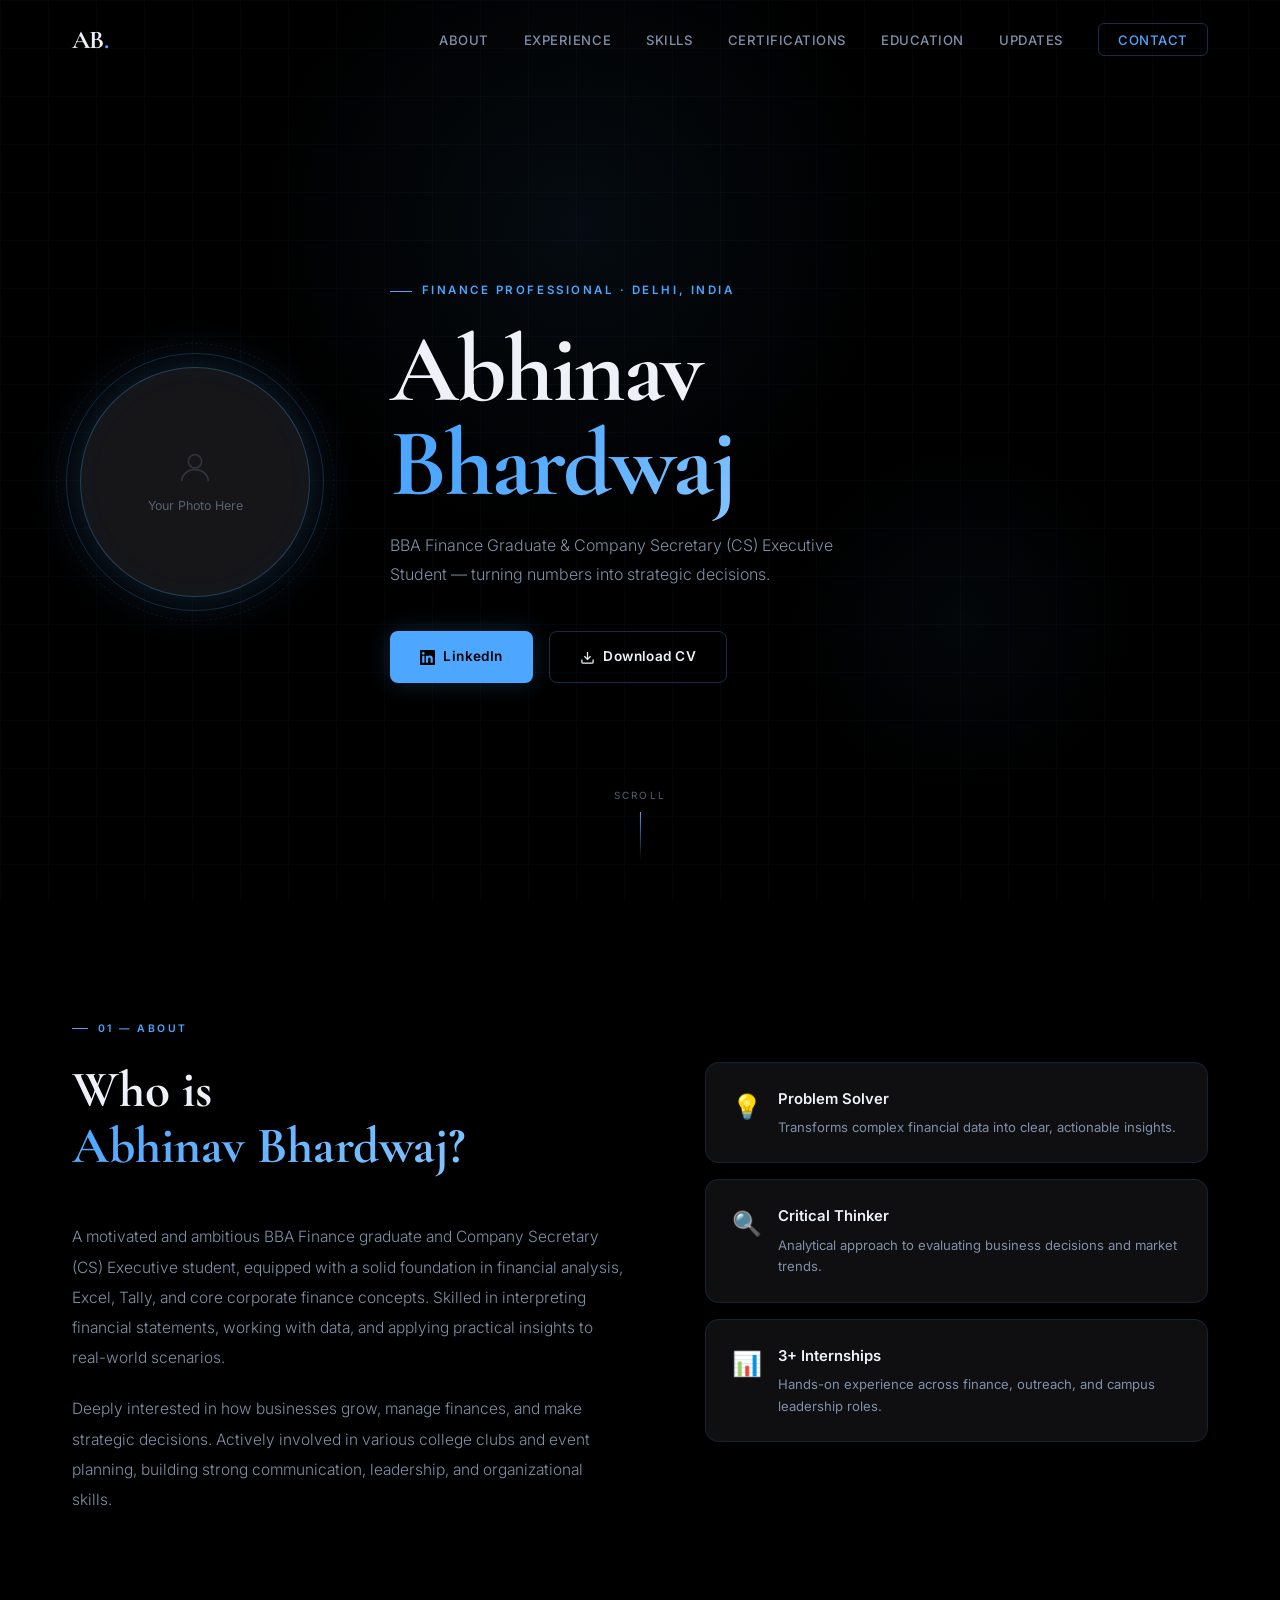
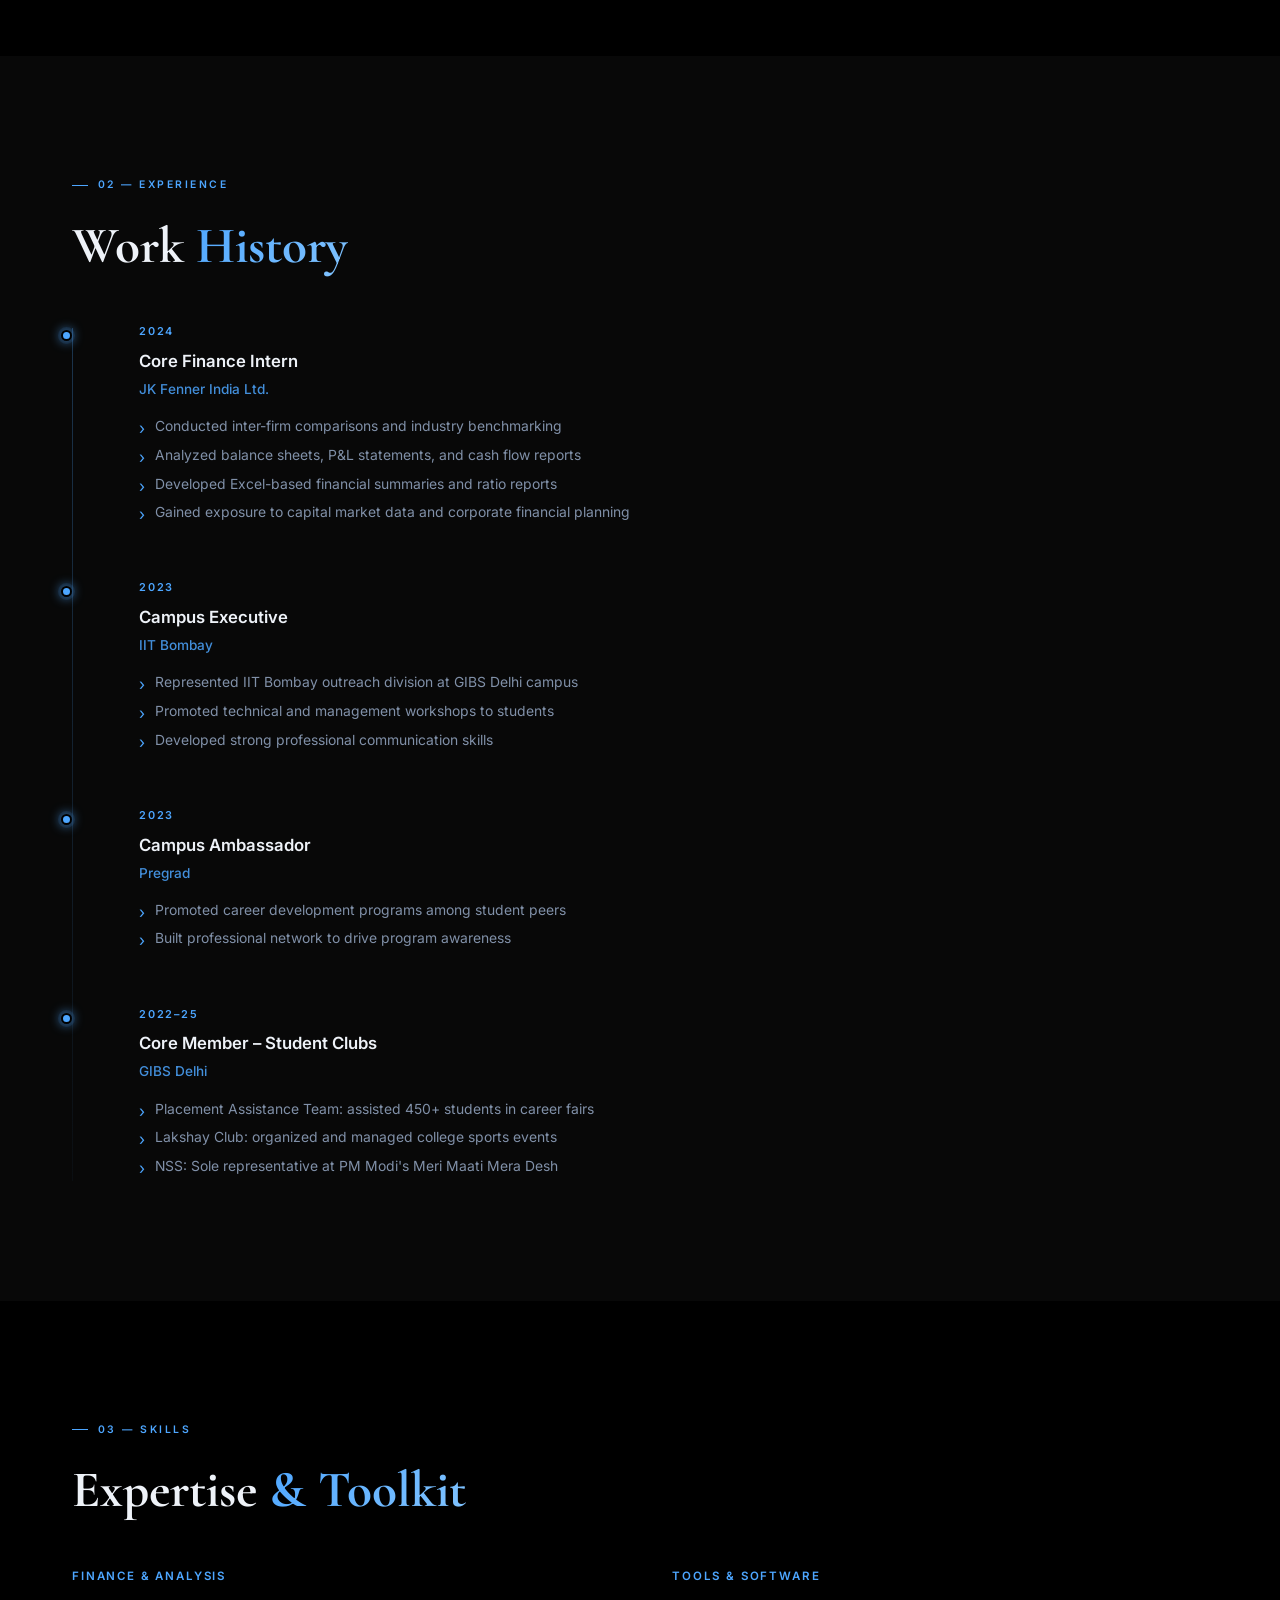
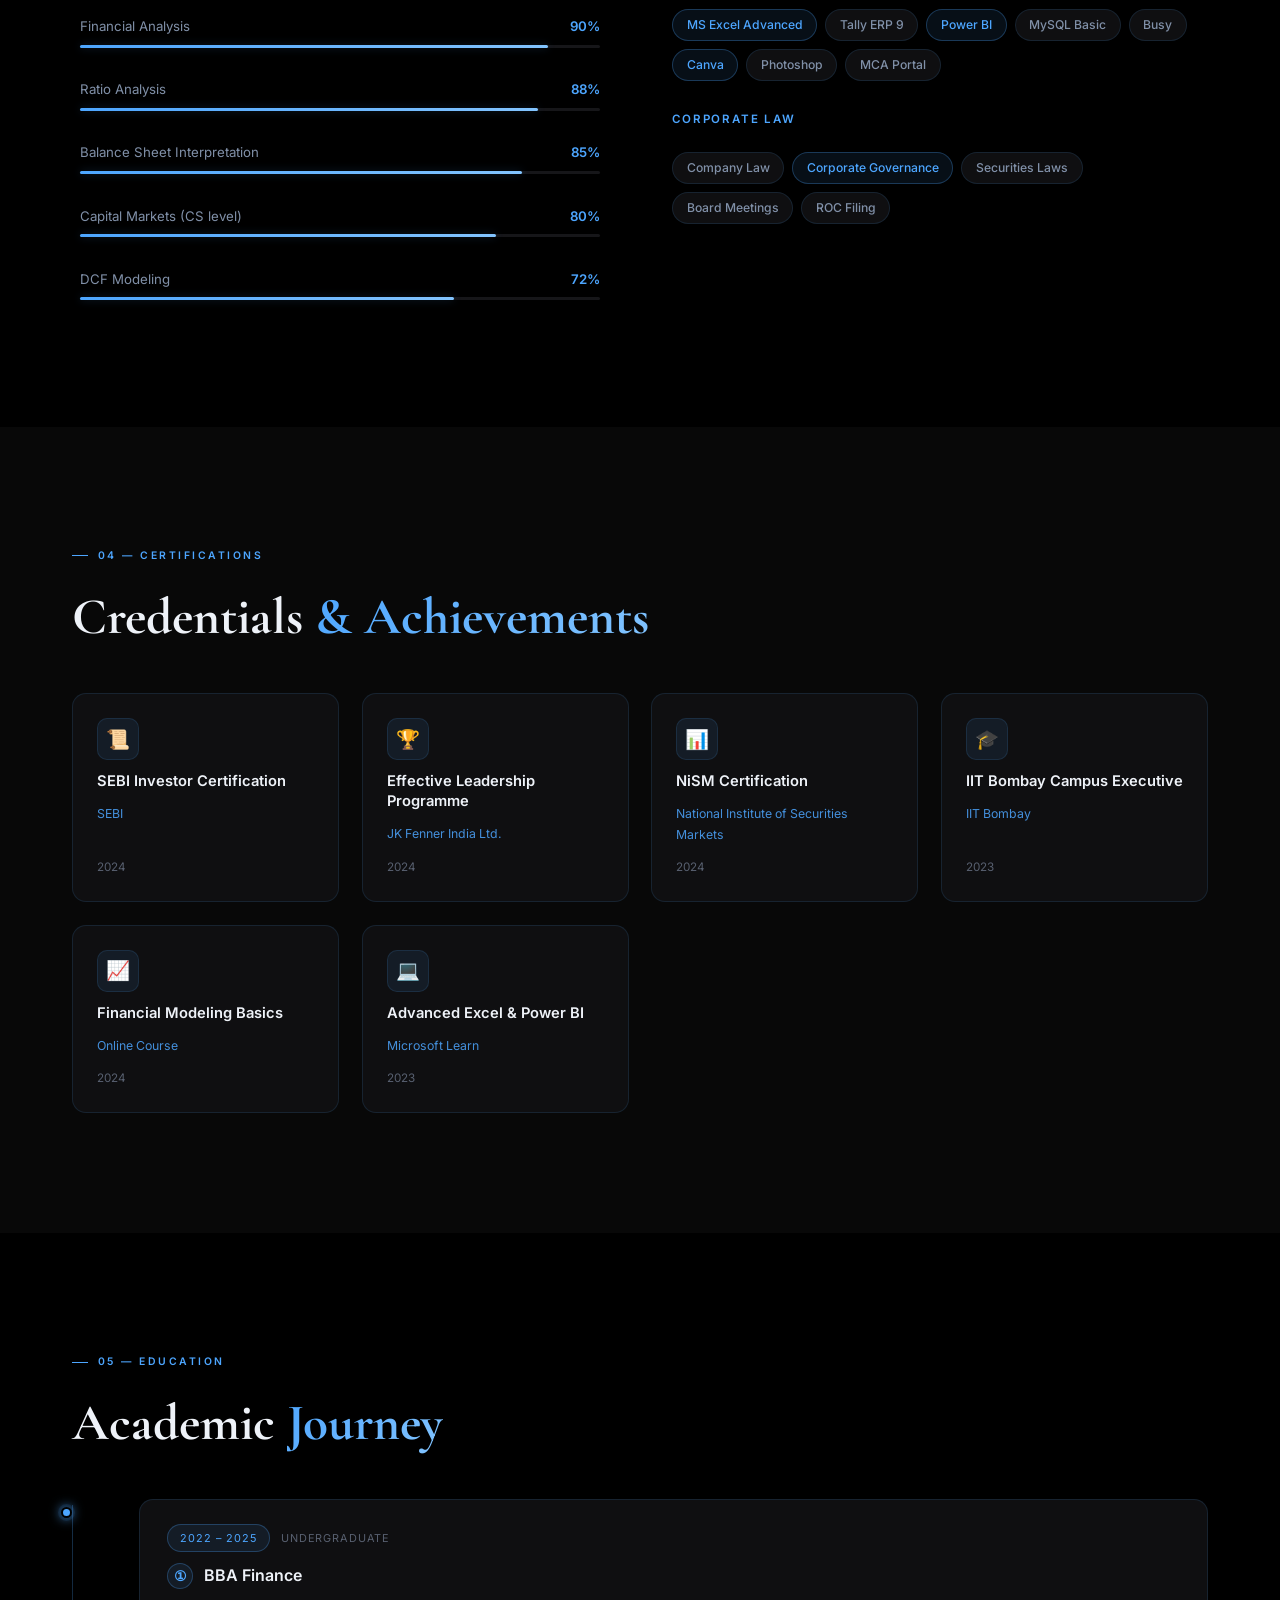
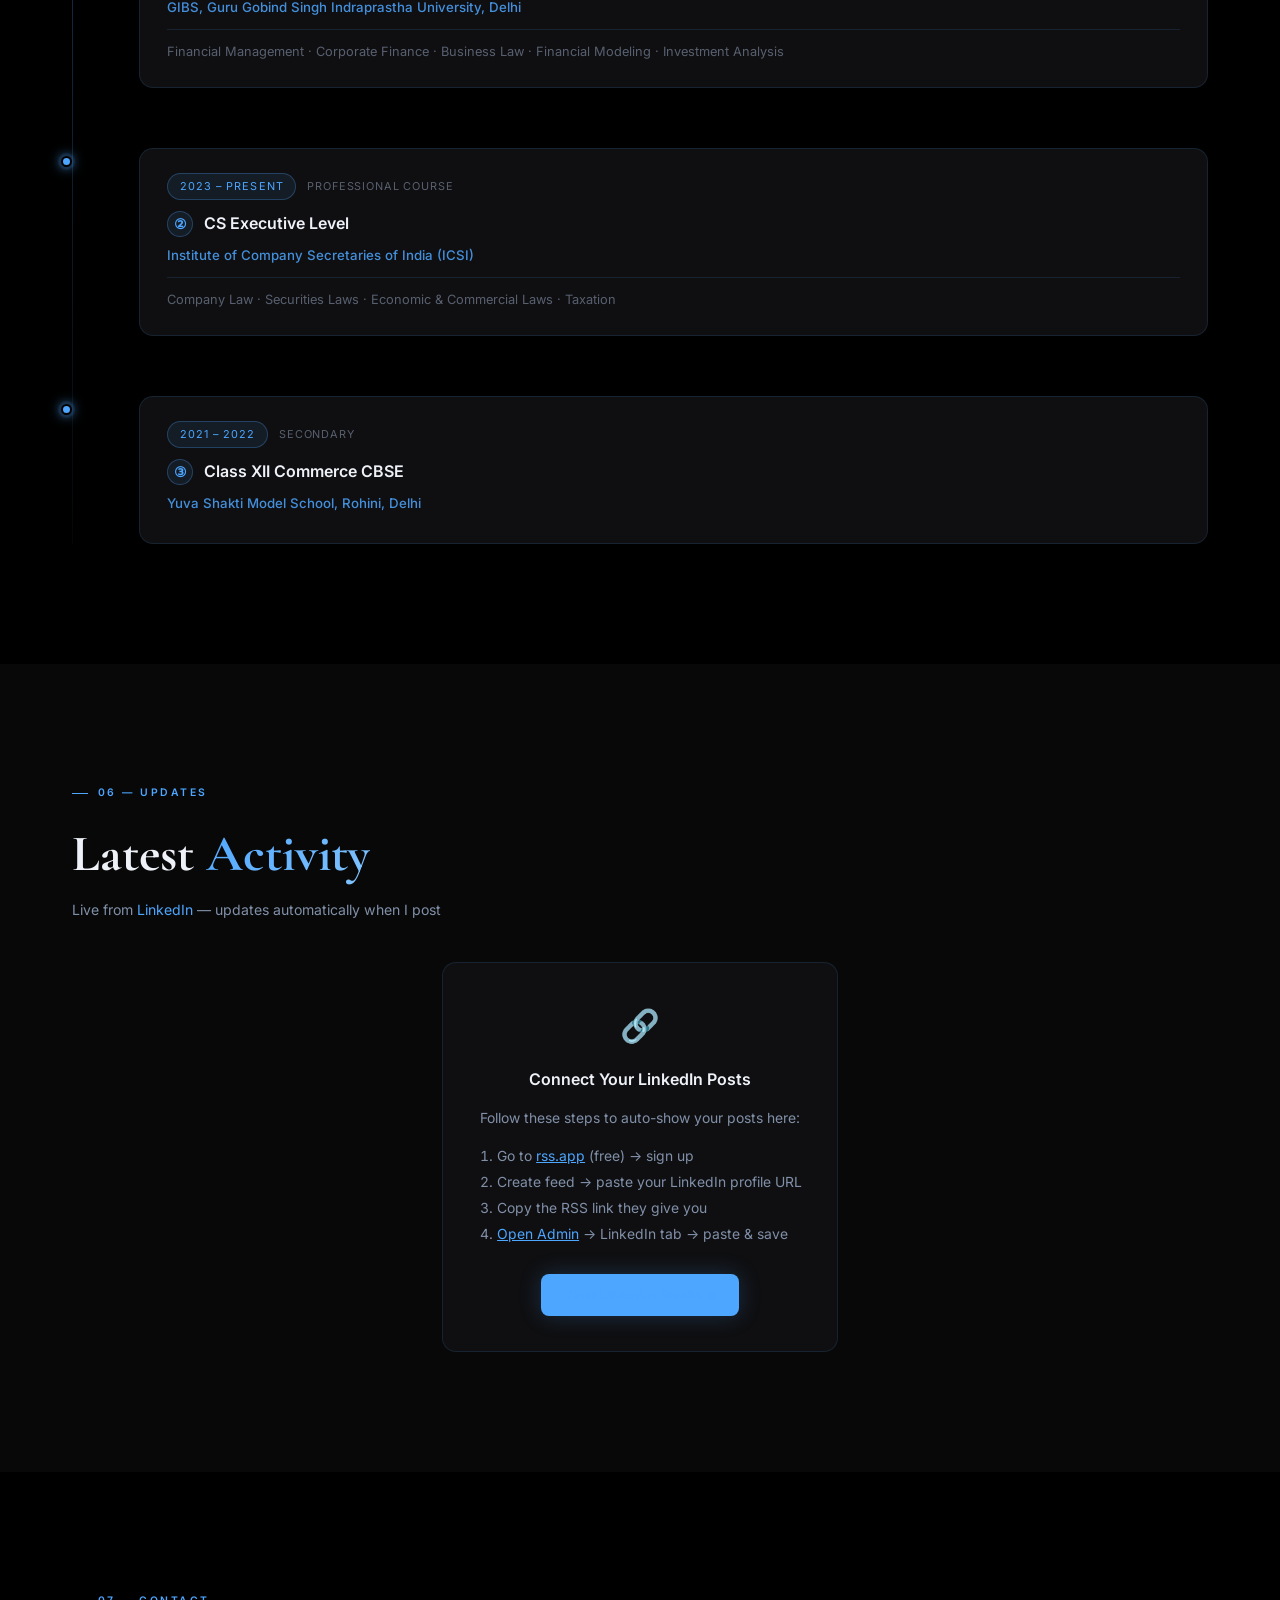
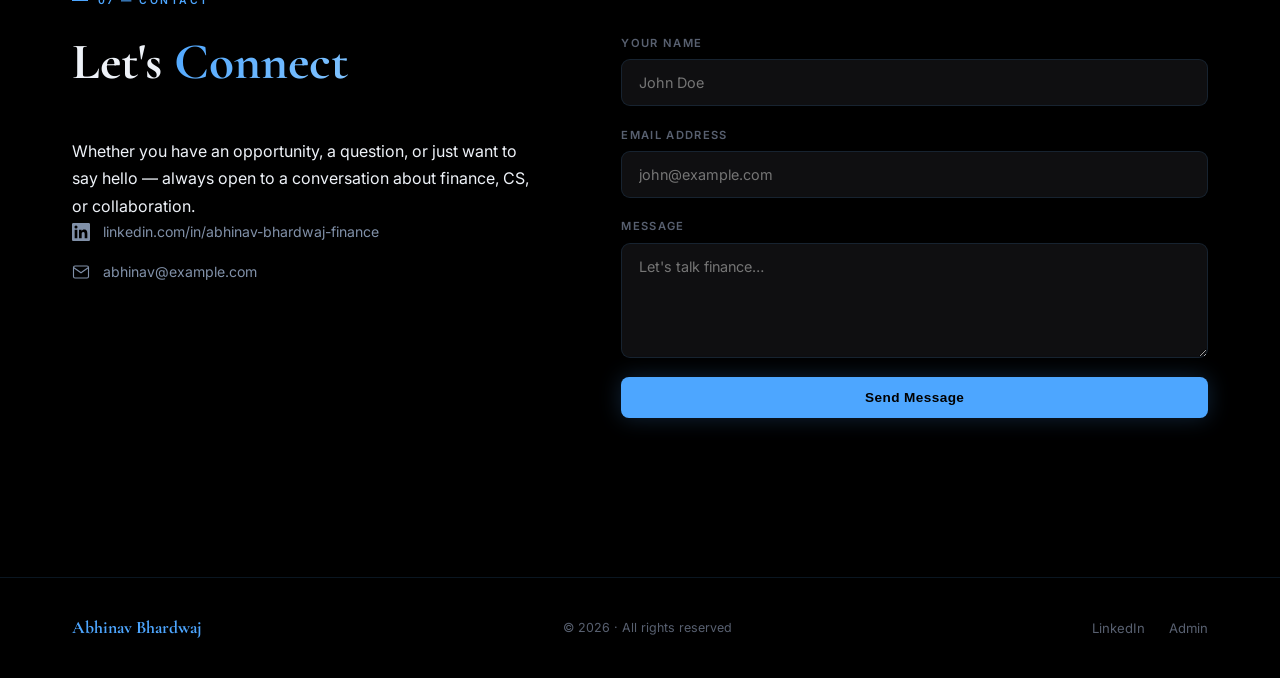
==== index.html @ 0201f3cc "Add files via upload" ====
<!DOCTYPE html>
<html lang="en">
<head>
<meta charset="UTF-8"/>
<meta name="viewport" content="width=device-width,initial-scale=1.0"/>
<title>Abhinav Bhardwaj | Finance Professional & CS Executive</title>
<meta name="description" content="Abhinav Bhardwaj – BBA Finance graduate and Company Secretary (CS) Executive student. Expert in financial analysis, Excel, corporate finance, and company law. Delhi, India."/>
<meta name="keywords" content="Abhinav Bhardwaj, finance professional, company secretary, BBA finance, Delhi, financial analysis, CS executive, GGSIPU, GIBS"/>
<meta name="author" content="Abhinav Bhardwaj"/>
<meta name="robots" content="index,follow"/>
<link rel="canonical" href="https://abhinavbhardwaj.netlify.app/"/>
<meta property="og:type" content="profile"/>
<meta property="og:title" content="Abhinav Bhardwaj | Finance Professional"/>
<meta property="og:description" content="BBA Finance graduate and CS Executive student skilled in financial analysis, Excel, and corporate governance."/>
<meta name="twitter:card" content="summary_large_image"/>
<script type="application/ld+json">{"@context":"https://schema.org","@type":"Person","name":"Abhinav Bhardwaj","jobTitle":"Finance Professional & Company Secretary Aspirant","url":"https://abhinavbhardwaj.netlify.app/","sameAs":["https://www.linkedin.com/in/abhinav-bhardwaj-finance/"]}</script>
<link rel="preconnect" href="https://fonts.googleapis.com"/>
<link href="https://fonts.googleapis.com/css2?family=Cormorant+Garamond:wght@400;600;700&family=Inter:wght@300;400;500;600&display=swap" rel="stylesheet"/>
<style>
/* ── TOKENS ───────────────────────────────────────── */
:root{
  --bg:#000;--bg2:#080808;--bg3:#0f0f11;--bg4:#161619;
  --blue:#4da6ff;--blue2:#82c4ff;--blue3:#1a5fa8;
  --glow:rgba(77,166,255,.22);--pale:rgba(77,166,255,.09);--pale2:rgba(77,166,255,.05);
  --w:#eef2f8;--w2:#c8d4e8;--m:#586070;--m2:#8090a8;
  --bd:rgba(77,166,255,.13);--bd2:rgba(77,166,255,.28);
  --ok:#3ddc84;--err:#ff5c5c;
  --fd:'Cormorant Garamond',Georgia,serif;
  --fb:'Inter',system-ui,sans-serif;
  --ease:cubic-bezier(.4,0,.2,1);
  --spring:cubic-bezier(.34,1.56,.64,1);
  --slow:cubic-bezier(.16,1,.3,1)
}
*,*::before,*::after{box-sizing:border-box;margin:0;padding:0}
html{scroll-behavior:smooth}
body{font-family:var(--fb);background:var(--bg);color:var(--w);line-height:1.7;overflow-x:hidden;-webkit-font-smoothing:antialiased}
::selection{background:var(--blue3);color:#fff}

/* ── SCROLLBAR ─────────────────────────────────────── */
::-webkit-scrollbar{width:4px}
::-webkit-scrollbar-track{background:var(--bg)}
::-webkit-scrollbar-thumb{background:var(--blue3);border-radius:2px}

/* ── CURSOR GLOW ───────────────────────────────────── */
#cg{position:fixed;width:280px;height:280px;border-radius:50%;background:radial-gradient(circle,rgba(77,166,255,.055) 0%,transparent 68%);pointer-events:none;z-index:9998;transform:translate(-50%,-50%);transition:width .4s,height .4s,opacity .4s;opacity:0}

/* ── NAV ───────────────────────────────────────────── */
#nav{position:fixed;top:0;left:0;right:0;z-index:1000;padding:1.1rem 0;transition:background .5s var(--ease),box-shadow .5s}
#nav.sc{background:rgba(0,0,0,.92);backdrop-filter:blur(24px);-webkit-backdrop-filter:blur(24px);box-shadow:0 1px 0 var(--bd)}
.ni{max-width:1200px;margin:0 auto;padding:0 2rem;display:flex;align-items:center;justify-content:space-between}
.logo{font-family:var(--fd);font-size:1.6rem;font-weight:700;color:var(--w);text-decoration:none;letter-spacing:-.02em}
.logo em{color:var(--blue);font-style:normal}
.navl{display:flex;align-items:center;gap:2.2rem;list-style:none}
.navl a{color:var(--m2);text-decoration:none;font-size:.82rem;font-weight:500;letter-spacing:.04em;text-transform:uppercase;transition:color .3s;position:relative}
.navl a::after{content:'';position:absolute;bottom:-4px;left:0;width:0;height:1px;background:var(--blue);transition:width .35s var(--ease)}
.navl a:hover{color:var(--w)}
.navl a:hover::after{width:100%}
.nctа{padding:.48rem 1.2rem;border:1px solid var(--bd2);border-radius:6px;color:var(--blue)!important;transition:background .25s,box-shadow .25s,transform .2s!important}
.nctа:hover{background:var(--blue)!important;color:#000!important;box-shadow:0 0 18px var(--glow);transform:translateY(-1px)!important}
.nctа::after{display:none!important}
.hbtn{display:none;flex-direction:column;gap:5px;background:none;border:none;cursor:pointer;padding:4px}
.hbtn span{display:block;width:22px;height:1.5px;background:var(--w);border-radius:2px;transition:.35s var(--ease);transform-origin:center}
.hbtn.open span:nth-child(1){transform:translateY(6.5px) rotate(45deg)}
.hbtn.open span:nth-child(2){opacity:0;transform:scaleX(0)}
.hbtn.open span:nth-child(3){transform:translateY(-6.5px) rotate(-45deg)}

/* ── HERO ──────────────────────────────────────────── */
#hero{min-height:100vh;display:flex;align-items:center;justify-content:center;position:relative;overflow:hidden;padding:8rem 2rem 4rem}
.hbg{position:absolute;inset:0}
.hgrid{position:absolute;inset:0;background-image:linear-gradient(rgba(77,166,255,.035) 1px,transparent 1px),linear-gradient(90deg,rgba(77,166,255,.035) 1px,transparent 1px);background-size:48px 48px;will-change:transform}
.hglow1{position:absolute;top:25%;left:45%;transform:translate(-50%,-50%);width:720px;height:720px;background:radial-gradient(ellipse,rgba(77,166,255,.065) 0%,transparent 62%);pointer-events:none}
.hglow2{position:absolute;bottom:10%;right:10%;width:380px;height:380px;background:radial-gradient(ellipse,rgba(77,166,255,.04) 0%,transparent 65%);pointer-events:none}
.hinner{position:relative;z-index:1;display:flex;align-items:center;gap:5rem;max-width:1120px;width:100%;flex-wrap:wrap;justify-content:center}

/* Photo */
.hphoto-wrap{position:relative;flex-shrink:0}
.hphoto{width:230px;height:230px;border-radius:50%;background:var(--bg4);border:1.5px solid var(--bd2);overflow:hidden;display:flex;align-items:center;justify-content:center;position:relative;z-index:1;box-shadow:0 0 50px var(--glow),inset 0 0 30px rgba(77,166,255,.025);transition:box-shadow .6s}
.hphoto:hover{box-shadow:0 0 80px rgba(77,166,255,.4),inset 0 0 30px rgba(77,166,255,.04)}
.hphoto img{width:100%;height:100%;object-fit:cover;display:none}
.hphoto-placeholder{display:flex;flex-direction:column;align-items:center;gap:.4rem;color:var(--m);font-size:.78rem;text-align:center}
.hphoto-placeholder svg{opacity:.4}
.ring1{position:absolute;top:-14px;left:-14px;right:-14px;bottom:-14px;border-radius:50%;border:1px solid rgba(77,166,255,.22);animation:spin 24s linear infinite}
.ring2{position:absolute;top:-24px;left:-24px;right:-24px;bottom:-24px;border-radius:50%;border:1px dashed rgba(77,166,255,.1);animation:spin 48s linear infinite reverse}
@keyframes spin{to{transform:rotate(360deg)}}

/* Hero text */
.htxt{flex:1;min-width:280px}
.heyebrow{display:flex;align-items:center;gap:.6rem;color:var(--blue);font-size:.72rem;font-weight:600;letter-spacing:.22em;text-transform:uppercase;margin-bottom:1.4rem}
.heyebrow::before{content:'';width:22px;height:1px;background:var(--blue);flex-shrink:0}
.hname{font-family:var(--fd);font-size:clamp(3.2rem,7.5vw,6rem);font-weight:700;line-height:.98;color:var(--w);margin-bottom:1.2rem;letter-spacing:-.02em}
.hname span{background:linear-gradient(135deg,var(--blue) 30%,var(--blue2));-webkit-background-clip:text;-webkit-text-fill-color:transparent;background-clip:text}
.htagline{font-size:1rem;color:var(--m2);max-width:460px;margin-bottom:2.6rem;line-height:1.85;font-weight:300}
.hbtns{display:flex;gap:1rem;flex-wrap:wrap}
.btn{display:inline-flex;align-items:center;gap:.5rem;padding:.82rem 1.9rem;border-radius:8px;font-size:.85rem;font-weight:600;text-decoration:none;cursor:pointer;border:none;letter-spacing:.03em;position:relative;overflow:hidden;transition:transform .25s var(--ease),box-shadow .25s}
.btn::before{content:'';position:absolute;inset:0;background:rgba(255,255,255,.06);opacity:0;transition:opacity .2s}
.btn:hover::before{opacity:1}
.btn:active{transform:scale(.97)!important}
.btnp{background:var(--blue);color:#000;box-shadow:0 0 22px var(--glow)}
.btnp:hover{transform:translateY(-3px);box-shadow:0 6px 32px rgba(77,166,255,.45)}
.btno{border:1px solid var(--bd2);color:var(--w);background:transparent}
.btno:hover{border-color:var(--blue);color:var(--blue);transform:translateY(-3px);background:var(--pale);box-shadow:0 6px 20px rgba(77,166,255,.1)}
.scrollhint{position:absolute;bottom:2.5rem;left:50%;transform:translateX(-50%);display:flex;flex-direction:column;align-items:center;gap:.5rem;z-index:1}
.scrollhint span{font-size:.62rem;letter-spacing:.22em;color:var(--m);text-transform:uppercase}
.scrollline{width:1px;height:48px;background:linear-gradient(var(--blue),transparent);animation:pulse 2.2s ease-in-out infinite}
@keyframes pulse{0%,100%{opacity:.2}50%{opacity:.9}}

/* ── SECTIONS ──────────────────────────────────────── */
.sec{padding:7.5rem 0;background:var(--bg)}
.secdark{background:var(--bg2)}
.ct{max-width:1200px;margin:0 auto;padding:0 2rem}
.slabel{display:flex;align-items:center;gap:.6rem;font-size:.65rem;letter-spacing:.24em;text-transform:uppercase;color:var(--blue);margin-bottom:1.5rem;font-weight:600}
.slabel::before{content:'';width:16px;height:1px;background:var(--blue)}
.stitle{font-family:var(--fd);font-size:clamp(2.1rem,4.2vw,3.2rem);font-weight:700;line-height:1.1;margin-bottom:3rem;color:var(--w)}
.accent{background:linear-gradient(135deg,var(--blue),var(--blue2));-webkit-background-clip:text;-webkit-text-fill-color:transparent;background-clip:text}

/* ── REVEAL ────────────────────────────────────────── */
.rv{opacity:0;transform:translateY(30px);transition:opacity 1s var(--slow),transform 1s var(--slow)}
.rv.vis{opacity:1;transform:translateY(0)}
.rv.d1{transition-delay:.12s}.rv.d2{transition-delay:.24s}.rv.d3{transition-delay:.36s}.rv.d4{transition-delay:.48s}
.fup{opacity:0;transform:translateY(36px);animation:fup .95s var(--slow) forwards}
.fup.d1{animation-delay:.1s}.fup.d2{animation-delay:.22s}.fup.d3{animation-delay:.34s}
@keyframes fup{to{opacity:1;transform:translateY(0)}}

/* ── ABOUT ─────────────────────────────────────────── */
.about-grid{display:grid;grid-template-columns:1.1fr 1fr;gap:5rem;align-items:start}
.about-bio p{color:var(--m2);margin-bottom:1.3rem;line-height:1.95;font-size:.97rem;font-weight:300}
.trait-cards{display:flex;flex-direction:column;gap:1rem}
.tcard{background:var(--bg3);border:1px solid var(--bd);border-radius:14px;padding:1.5rem 1.6rem;display:flex;align-items:flex-start;gap:1rem;transition:border-color .5s,transform .6s var(--spring),box-shadow .5s;cursor:default}
.tcard:hover{border-color:var(--bd2);transform:translateX(10px);box-shadow:-5px 0 24px rgba(77,166,255,.12),0 8px 30px rgba(0,0,0,.4)}
.tcard-icon{font-size:1.5rem;flex-shrink:0;transition:transform .55s var(--spring)}
.tcard:hover .tcard-icon{transform:scale(1.25) rotate(-8deg)}
.tcard h3{font-size:.93rem;font-weight:600;margin-bottom:.3rem;color:var(--w)}
.tcard p{font-size:.82rem;color:var(--m2);margin:0;line-height:1.65}

/* ── TIMELINE (Experience & Education) ─────────────── */
.timeline{position:relative;padding-left:1.8rem}
.timeline::before{content:'';position:absolute;left:0;top:6px;bottom:0;width:1px;background:linear-gradient(to bottom,var(--bd2) 0%,rgba(77,166,255,.04) 100%)}
.titem{position:relative;padding:0 0 3.2rem 2.4rem}
.titem:last-child{padding-bottom:0}
.tdot{position:absolute;left:-2.46rem;top:.5rem;width:11px;height:11px;border-radius:50%;background:var(--blue);border:2px solid var(--bg);box-shadow:0 0 0 3px var(--pale),0 0 12px var(--blue);transition:transform .4s var(--spring),box-shadow .4s}
.titem:hover .tdot{transform:scale(1.5);box-shadow:0 0 0 5px var(--pale),0 0 20px var(--blue)}
.tdate{font-size:.68rem;font-weight:600;color:var(--blue);letter-spacing:.16em;text-transform:uppercase;margin-bottom:.4rem}
.titem h3{font-size:1.05rem;font-weight:600;color:var(--w);margin-bottom:.15rem;transition:color .3s}
.titem:hover h3{color:var(--blue)}
.titem h4{font-size:.85rem;color:var(--blue);font-weight:500;margin-bottom:.7rem;opacity:.85}
.titem ul{list-style:none}
.titem ul li{font-size:.87rem;color:var(--m2);padding:.18rem 0 .18rem 1rem;position:relative;line-height:1.65}
.titem ul li::before{content:'›';position:absolute;left:0;color:var(--blue);font-size:1rem}

/* ── EDUCATION TIMELINE ────────────────────────────── */
.ecard{background:var(--bg3);border:1px solid var(--bd);border-radius:14px;padding:1.5rem 1.7rem;margin-top:.5rem;transition:border-color .4s,transform .55s var(--spring),box-shadow .4s}
.titem:hover .ecard{border-color:var(--bd2);transform:translateX(8px);box-shadow:0 12px 36px rgba(0,0,0,.45),-4px 0 16px rgba(77,166,255,.08)}
.etop{display:flex;align-items:center;gap:.7rem;margin-bottom:.6rem;flex-wrap:wrap}
.eyear{font-size:.68rem;color:var(--blue);letter-spacing:.1em;text-transform:uppercase;background:var(--pale);border:1px solid var(--bd2);border-radius:100px;padding:.22rem .7rem}
.etype{font-size:.68rem;color:var(--m);letter-spacing:.08em;text-transform:uppercase}
.ehead{display:flex;align-items:center;gap:.65rem;margin-bottom:.3rem}
.enum{width:26px;height:26px;border-radius:50%;background:var(--pale);border:1px solid var(--bd2);color:var(--blue);font-family:var(--fd);font-weight:700;font-size:.85rem;display:flex;align-items:center;justify-content:center;flex-shrink:0;transition:background .35s,transform .4s var(--spring)}
.titem:hover .enum{background:rgba(77,166,255,.2);transform:scale(1.15)}
.ecard h3{font-size:1rem;font-weight:600;color:var(--w);transition:color .3s}
.titem:hover .ecard h3{color:var(--blue)}
.ecard h4{font-size:.83rem;color:var(--blue);font-weight:500;margin-bottom:.3rem;opacity:.85}
.ecard p{font-size:.83rem;color:var(--m2)}
.esubs{margin-top:.65rem;padding-top:.65rem;border-top:1px solid var(--bd);font-size:.8rem;color:var(--m);line-height:1.8}

/* ── SKILLS ────────────────────────────────────────── */
.skills-grid{display:grid;grid-template-columns:1fr 1fr;gap:4rem}
.skill-gtitle{font-size:.72rem;font-weight:600;color:var(--blue);letter-spacing:.16em;text-transform:uppercase;margin-bottom:1.4rem}
.sbars{display:flex;flex-direction:column;gap:1.1rem}
.sbar-item{padding:.4rem .5rem;border-radius:8px;transition:background .3s}
.sbar-item:hover{background:rgba(77,166,255,.04)}
.sbar-item:hover .sbar-label{color:var(--w)}
.sbar-label{font-size:.83rem;color:var(--m2);display:flex;justify-content:space-between;margin-bottom:.45rem;transition:color .3s}
.sbar-label span:last-child{color:var(--blue);font-weight:600}
.sbar-track{height:3px;background:var(--bg4);border-radius:2px;overflow:visible;position:relative}
.sbar-fill{height:100%;background:linear-gradient(90deg,var(--blue),var(--blue2));border-radius:2px;width:0;transition:width 1.5s var(--slow);box-shadow:0 0 8px var(--glow);position:relative}
.sbar-fill::after{content:'';position:absolute;right:-1px;top:-2px;width:7px;height:7px;border-radius:50%;background:var(--blue2);box-shadow:0 0 6px var(--blue);opacity:0;transition:opacity .3s}
.sbar-item:hover .sbar-fill::after{opacity:1}
.tagcloud{display:flex;flex-wrap:wrap;gap:.5rem}
.tag{padding:.3rem .85rem;border-radius:100px;font-size:.76rem;font-weight:500;background:var(--bg3);border:1px solid var(--bd);color:var(--m2);transition:border-color .25s,color .25s,background .25s,transform .25s,box-shadow .25s;cursor:default}
.tag:hover{border-color:var(--blue);color:var(--blue);background:var(--pale);transform:translateY(-2px);box-shadow:0 4px 14px rgba(77,166,255,.15)}
.tag.hi{border-color:var(--bd2);color:var(--blue);background:var(--pale)}
.tag.hi:hover{background:rgba(77,166,255,.16);box-shadow:0 4px 18px rgba(77,166,255,.22)}

/* ── CERTIFICATIONS ────────────────────────────────── */
.cert-grid{display:grid;grid-template-columns:repeat(auto-fill,minmax(240px,1fr));gap:1.4rem}
.cert-card{background:var(--bg3);border:1px solid var(--bd);border-radius:14px;padding:1.5rem;display:flex;flex-direction:column;gap:.75rem;text-decoration:none;color:inherit;position:relative;overflow:hidden;transition:border-color .35s,transform .45s var(--spring),box-shadow .35s}
.cert-card::after{content:'';position:absolute;top:0;left:0;right:0;height:1.5px;background:linear-gradient(90deg,transparent 0%,var(--blue) 50%,transparent 100%);opacity:0;transition:opacity .4s}
.cert-card:hover{border-color:var(--bd2);transform:translateY(-7px);box-shadow:0 22px 50px rgba(0,0,0,.65),0 0 22px rgba(77,166,255,.12)}
.cert-card:hover::after{opacity:1}
.cert-icon{width:42px;height:42px;border-radius:10px;background:var(--pale);border:1px solid var(--bd);display:flex;align-items:center;justify-content:center;font-size:1.2rem;transition:transform .45s var(--spring),background .35s}
.cert-card:hover .cert-icon{transform:rotate(-8deg) scale(1.18);background:rgba(77,166,255,.16)}
.cert-name{font-weight:600;font-size:.92rem;color:var(--w);transition:color .3s;line-height:1.35}
.cert-card:hover .cert-name{color:var(--blue)}
.cert-issuer{font-size:.77rem;color:var(--blue);opacity:.85}
.cert-year{font-size:.73rem;color:var(--m);margin-top:auto}

/* ── LINKEDIN ───────────────────────────────────────── */
.li-sub{color:var(--m2);margin-top:-2rem;margin-bottom:2.5rem;font-size:.88rem}
.li-sub a{color:var(--blue);text-decoration:none}
.li-sub a:hover{text-decoration:underline}
.li-grid{display:grid;grid-template-columns:repeat(auto-fill,minmax(285px,1fr));gap:1.4rem}
.li-card{background:var(--bg3);border:1px solid var(--bd);border-radius:14px;padding:1.5rem;display:flex;flex-direction:column;gap:.9rem;position:relative;overflow:hidden;transition:border-color .35s,transform .45s var(--spring),box-shadow .35s}
.li-card::before{content:'';position:absolute;bottom:0;left:0;right:0;height:2px;background:linear-gradient(90deg,transparent,var(--blue),transparent);transform:scaleX(0);transition:transform .45s var(--ease)}
.li-card:hover{border-color:var(--bd2);transform:translateY(-5px);box-shadow:0 18px 40px rgba(0,0,0,.55)}
.li-card:hover::before{transform:scaleX(1)}
.li-date{font-size:.68rem;color:var(--blue);letter-spacing:.12em;text-transform:uppercase;font-weight:600}
.li-text{font-size:.87rem;color:var(--m2);line-height:1.75}
.li-link{font-size:.78rem;color:var(--blue);text-decoration:none;font-weight:600;margin-top:auto;display:inline-flex;align-items:center;gap:.3rem;transition:letter-spacing .3s,color .2s}
.li-link:hover{color:var(--blue2);letter-spacing:.04em}
.li-loader{grid-column:1/-1;text-align:center;padding:3rem;color:var(--m)}
.li-spinner{width:34px;height:34px;margin:0 auto 1rem;border:1.5px solid var(--bd);border-top-color:var(--blue);border-radius:50%;animation:spin .7s linear infinite}
.li-setup{grid-column:1/-1;background:var(--bg3);border:1px solid var(--bd);border-radius:14px;padding:2.2rem;text-align:center;max-width:540px;margin:0 auto}
.li-setup h3{font-size:1rem;font-weight:600;margin-bottom:.8rem}
.li-setup p,.li-setup li{font-size:.87rem;color:var(--m2);line-height:1.85}
.li-setup ol{text-align:left;padding-left:1.2rem;margin:.8rem 0 1.2rem}
.li-setup a{color:var(--blue)}

/* ── CONTACT ────────────────────────────────────────── */
.contact-grid{display:grid;grid-template-columns:1fr 1.25fr;gap:5rem;align-items:start}
.contact-info p{color:var(--m2);margin-bottom:2rem;font-size:.95rem;font-weight:300;line-height:1.85}
.contact-links{display:flex;flex-direction:column;gap:1rem}
.clink{display:flex;align-items:center;gap:.8rem;color:var(--m2);text-decoration:none;font-size:.88rem;transition:color .3s,padding-left .35s var(--spring)}
.clink svg{transition:transform .4s var(--spring)}
.clink:hover{color:var(--blue);padding-left:6px}
.clink:hover svg{transform:scale(1.25) rotate(-5deg)}
.cform{display:flex;flex-direction:column;gap:1.2rem}
.fgroup{display:flex;flex-direction:column;gap:.4rem}
.fgroup label{font-size:.7rem;font-weight:600;color:var(--m);text-transform:uppercase;letter-spacing:.12em}
.fgroup input,.fgroup textarea{background:var(--bg3);border:1px solid var(--bd);border-radius:9px;padding:.88rem 1.05rem;color:var(--w);font-family:var(--fb);font-size:.9rem;outline:none;resize:vertical;width:100%;transition:border-color .35s,box-shadow .35s,background .3s}
.fgroup input:hover,.fgroup textarea:hover{border-color:rgba(77,166,255,.28)}
.fgroup input:focus,.fgroup textarea:focus{border-color:var(--blue);box-shadow:0 0 0 3px var(--pale),0 0 18px rgba(77,166,255,.07);background:rgba(77,166,255,.025)}
.fnote{font-size:.8rem;color:var(--ok);text-align:center;min-height:1.2rem}
.fw{width:100%;justify-content:center}

/* ── FOOTER ─────────────────────────────────────────── */
footer{padding:2.2rem 0;border-top:1px solid var(--bd)}
.foot-inner{display:flex;align-items:center;justify-content:space-between;flex-wrap:wrap;gap:1rem}
.foot-name{font-family:var(--fd);font-weight:700;color:var(--blue);font-size:1.1rem}
.foot-copy{font-size:.78rem;color:var(--m)}
.foot-links{display:flex;gap:1.5rem}
.foot-links a{color:var(--m);text-decoration:none;font-size:.82rem;transition:color .25s,letter-spacing .25s}
.foot-links a:hover{color:var(--blue);letter-spacing:.03em}

/* ═══════════════════════════════════════════════════
   ADMIN PANEL — Full no-code editor
═══════════════════════════════════════════════════ */
#adm-overlay{display:none;position:fixed;inset:0;background:#000;z-index:9999;overflow-y:auto}
.adm-wrap{max-width:980px;margin:0 auto;padding:2rem}
.adm-header{display:flex;justify-content:space-between;align-items:center;padding-bottom:1.5rem;border-bottom:1px solid var(--bd);margin-bottom:2rem}
.adm-header h2{font-family:var(--fd);font-size:1.6rem;font-weight:700}
.adm-header h2 em{color:var(--blue);font-style:normal}
.adm-header-right{display:flex;gap:1rem;align-items:center}
.adm-header-right a{color:var(--blue);font-size:.82rem;text-decoration:none}
.adm-header-right a:hover{text-decoration:underline}

/* Login */
.adm-login{min-height:100vh;display:flex;align-items:center;justify-content:center}
.login-box{background:var(--bg2);border:1px solid var(--bd);border-radius:18px;padding:2.8rem;width:360px;text-align:center;box-shadow:0 0 60px rgba(77,166,255,.07)}
.login-box h2{font-family:var(--fd);font-size:1.5rem;margin-bottom:.3rem}
.login-box p{font-size:.85rem;color:var(--m2);margin-bottom:2rem}
.login-box input{width:100%;padding:.82rem 1rem;margin-bottom:1rem;background:var(--bg3);border:1px solid var(--bd);border-radius:9px;color:var(--w);font-family:var(--fb);font-size:.9rem;outline:none;transition:border-color .3s}
.login-box input:focus{border-color:var(--blue)}
.login-err{color:var(--err);font-size:.82rem;margin-top:.6rem;min-height:1.2rem}
.login-hint{color:var(--m);font-size:.76rem;margin-top:1rem}

/* Tabs */
.adm-tabs{display:flex;gap:.5rem;flex-wrap:wrap;margin-bottom:2.5rem}
.adm-tab{padding:.52rem 1.3rem;border-radius:8px;border:1px solid var(--bd);background:none;color:var(--m2);font-family:var(--fb);font-size:.82rem;cursor:pointer;transition:all .25s}
.adm-tab:hover{border-color:var(--bd2);color:var(--w)}
.adm-tab.on{background:var(--blue);color:#000;border-color:var(--blue);font-weight:700}
.adm-page{display:none}
.adm-page.on{display:block}

/* Cards inside admin */
.acard{background:var(--bg2);border:1px solid var(--bd);border-radius:14px;padding:1.8rem;margin-bottom:1.5rem}
.acard-title{font-size:.7rem;color:var(--blue);text-transform:uppercase;letter-spacing:.14em;font-weight:600;margin-bottom:1.4rem}
.albl{display:block;font-size:.74rem;color:var(--m2);text-transform:uppercase;letter-spacing:.08em;font-weight:500;margin-bottom:.38rem}
.ainput{width:100%;padding:.8rem 1rem;margin-bottom:1.1rem;background:var(--bg3);border:1px solid var(--bd);border-radius:9px;color:var(--w);font-family:var(--fb);font-size:.88rem;outline:none;transition:border-color .25s}
.ainput:focus{border-color:var(--blue)}
textarea.ainput{resize:vertical}
.savebtn{padding:.72rem 1.8rem;background:var(--blue);color:#000;border:none;border-radius:9px;font-weight:700;font-size:.88rem;cursor:pointer;transition:background .2s,box-shadow .2s,transform .2s;box-shadow:0 0 16px var(--glow)}
.savebtn:hover{background:var(--blue2);transform:translateY(-1px)}
.savebtn:active{transform:scale(.97)}
.delbtn{padding:.42rem .95rem;background:none;color:var(--err);border:1px solid var(--err);border-radius:7px;font-family:var(--fb);font-size:.78rem;cursor:pointer;transition:all .2s}
.delbtn:hover{background:var(--err);color:#fff}
.edtbtn{padding:.4rem .9rem;background:none;color:var(--m2);border:1px solid var(--bd);border-radius:7px;font-family:var(--fb);font-size:.78rem;cursor:pointer;transition:all .2s;margin-right:.4rem}
.edtbtn:hover{border-color:var(--blue);color:var(--blue)}
.smsg{color:var(--ok);font-size:.82rem;margin-left:.8rem;display:none}
.gr2{display:grid;grid-template-columns:1fr 1fr;gap:1rem}
.adm-hr{border:none;border-top:1px solid var(--bd);margin:1.5rem 0}
/* Cert list */
.cert-list-item{display:flex;align-items:center;justify-content:space-between;background:var(--bg3);border:1px solid var(--bd);border-radius:9px;padding:.85rem 1.1rem;margin-bottom:.7rem}
.cli-left{display:flex;align-items:center;gap:.75rem}
.cli-icon{font-size:1.2rem}
.cli-name{font-size:.88rem;font-weight:500}
.cli-meta{font-size:.74rem;color:var(--m)}
/* Section editor */
.section-editor-fields{display:flex;flex-direction:column;gap:.2rem}
/* Password */
.pw-msg{font-size:.82rem;margin-top:.7rem;min-height:1.2rem}
/* Status badge */
.sbadge{display:inline-flex;align-items:center;gap:.4rem;padding:.26rem .75rem;border-radius:100px;font-size:.74rem;font-weight:600}
.sbadge.ok{background:rgba(61,220,132,.1);color:var(--ok)}
.sbadge.no{background:rgba(255,92,92,.1);color:var(--err)}
.dot{width:7px;height:7px;border-radius:50%}
.dot.g{background:var(--ok);animation:pulse 1.8s infinite}
.dot.r{background:var(--err)}

/* ── RESPONSIVE ─────────────────────────────────────── */
@media(max-width:900px){
  .about-grid,.skills-grid,.contact-grid{grid-template-columns:1fr;gap:2.5rem}
  .hinner{flex-direction:column;gap:2.5rem;text-align:center}
  .htagline{margin-inline:auto}
  .hbtns{justify-content:center}
  .heyebrow{justify-content:center}
  .scrollhint{display:none}
}
@media(max-width:680px){
  .navl{display:none;flex-direction:column;position:absolute;top:66px;left:0;right:0;background:rgba(0,0,0,.97);backdrop-filter:blur(20px);padding:1.5rem 2rem;gap:1.2rem}
  .navl.open{display:flex}
  .hbtn{display:flex}
  .hphoto{width:170px;height:170px}
  .ring1{top:-10px;left:-10px;right:-10px;bottom:-10px}
  .ring2{top:-18px;left:-18px;right:-18px;bottom:-18px}
  .sec{padding:4.5rem 0}
  .gr2{grid-template-columns:1fr}
}
@media(prefers-reduced-motion:reduce){
  *{animation-duration:.01ms!important;transition-duration:.01ms!important}
}
</style>
</head>
<body>
<div id="cg"></div>

<!-- NAV -->
<nav id="nav">
  <div class="ni">
    <a href="#hero" class="logo">AB<em>.</em></a>
    <button class="hbtn" id="hbtn" aria-label="Menu"><span></span><span></span><span></span></button>
    <ul class="navl" id="navl">
      <li><a href="#about">About</a></li>
      <li><a href="#experience">Experience</a></li>
      <li><a href="#skills">Skills</a></li>
      <li><a href="#certifications">Certifications</a></li>
      <li><a href="#education">Education</a></li>
      <li><a href="#updates">Updates</a></li>
      <li><a href="#contact" class="nctа">Contact</a></li>
    </ul>
  </div>
</nav>

<!-- HERO -->
<section id="hero">
  <div class="hbg">
    <div class="hgrid" id="hgrid"></div>
    <div class="hglow1"></div>
    <div class="hglow2"></div>
  </div>
  <div class="hinner">
    <div class="hphoto-wrap">
      <div class="hphoto" id="hphoto">
        <div class="hphoto-placeholder" id="hph-placeholder">
          <svg width="40" height="40" viewBox="0 0 24 24" fill="none" stroke="currentColor" stroke-width="1"><circle cx="12" cy="8" r="4"/><path d="M4 20c0-4 3.6-7 8-7s8 3 8 7"/></svg>
          <span>Your Photo Here</span>
        </div>
        <img id="hphoto-img" src="" alt="Abhinav Bhardwaj"/>
      </div>
      <div class="ring1"></div>
      <div class="ring2"></div>
    </div>
    <div class="htxt">
      <p class="heyebrow fup" id="s-eyebrow">Finance Professional · Delhi, India</p>
      <h1 class="hname fup d1">Abhinav<br/><span id="s-name-accent">Bhardwaj</span></h1>
      <p class="htagline fup d2" id="s-tagline">BBA Finance Graduate &amp; Company Secretary (CS) Executive Student — turning numbers into strategic decisions.</p>
      <div class="hbtns fup d3">
        <a href="https://www.linkedin.com/in/abhinav-bhardwaj-finance/" target="_blank" class="btn btnp" id="s-linkedin-btn">
          <svg width="15" height="15" viewBox="0 0 24 24" fill="currentColor"><path d="M20.447 20.452h-3.554v-5.569c0-1.328-.027-3.037-1.852-3.037-1.853 0-2.136 1.445-2.136 2.939v5.667H9.351V9h3.414v1.561h.046c.477-.9 1.637-1.85 3.37-1.85 3.601 0 4.267 2.37 4.267 5.455v6.286zM5.337 7.433a2.062 2.062 0 0 1-2.063-2.065 2.064 2.064 0 1 1 2.063 2.065zm1.782 13.019H3.555V9h3.564v11.452zM22.225 0H1.771C.792 0 0 .774 0 1.729v20.542C0 23.227.792 24 1.771 24h20.451C23.2 24 24 23.227 24 22.271V1.729C24 .774 23.2 0 22.222 0h.003z"/></svg>
          LinkedIn
        </a>
        <a href="#" class="btn btno" id="s-cv-btn">
          <svg width="15" height="15" viewBox="0 0 24 24" fill="none" stroke="currentColor" stroke-width="2"><path d="M21 15v4a2 2 0 0 1-2 2H5a2 2 0 0 1-2-2v-4"/><polyline points="7 10 12 15 17 10"/><line x1="12" y1="15" x2="12" y2="3"/></svg>
          Download CV
        </a>
      </div>
    </div>
  </div>
  <div class="scrollhint"><span>Scroll</span><div class="scrollline"></div></div>
</section>

<!-- ABOUT -->
<section id="about" class="sec">
  <div class="ct">
    <div class="slabel">01 — About</div>
    <div class="about-grid">
      <div class="about-bio rv">
        <h2 class="stitle">Who is<br/><span class="accent">Abhinav Bhardwaj?</span></h2>
        <p id="s-bio1">A motivated and ambitious BBA Finance graduate and Company Secretary (CS) Executive student, equipped with a solid foundation in financial analysis, Excel, Tally, and core corporate finance concepts. Skilled in interpreting financial statements, working with data, and applying practical insights to real-world scenarios.</p>
        <p id="s-bio2">Deeply interested in how businesses grow, manage finances, and make strategic decisions. Actively involved in various college clubs and event planning, building strong communication, leadership, and organizational skills.</p>
      </div>
      <div class="trait-cards">
        <div class="tcard rv d1">
          <span class="tcard-icon">💡</span>
          <div><h3>Problem Solver</h3><p>Transforms complex financial data into clear, actionable insights.</p></div>
        </div>
        <div class="tcard rv d2">
          <span class="tcard-icon">🔍</span>
          <div><h3>Critical Thinker</h3><p>Analytical approach to evaluating business decisions and market trends.</p></div>
        </div>
        <div class="tcard rv d3">
          <span class="tcard-icon">📊</span>
          <div><h3>3+ Internships</h3><p>Hands-on experience across finance, outreach, and campus leadership roles.</p></div>
        </div>
      </div>
    </div>
  </div>
</section>

<!-- EXPERIENCE -->
<section id="experience" class="sec secdark">
  <div class="ct">
    <div class="slabel">02 — Experience</div>
    <h2 class="stitle rv">Work <span class="accent">History</span></h2>
    <div class="timeline" id="exp-timeline">
      <div class="titem rv">
        <div class="tdot"></div>
        <div class="tdate">2024</div>
        <h3>Core Finance Intern</h3><h4>JK Fenner India Ltd.</h4>
        <ul><li>Conducted inter-firm comparisons and industry benchmarking</li><li>Analyzed balance sheets, P&L statements, and cash flow reports</li><li>Developed Excel-based financial summaries and ratio reports</li><li>Gained exposure to capital market data and corporate financial planning</li></ul>
      </div>
      <div class="titem rv d1">
        <div class="tdot"></div>
        <div class="tdate">2023</div>
        <h3>Campus Executive</h3><h4>IIT Bombay</h4>
        <ul><li>Represented IIT Bombay outreach division at GIBS Delhi campus</li><li>Promoted technical and management workshops to students</li><li>Developed strong professional communication skills</li></ul>
      </div>
      <div class="titem rv d2">
        <div class="tdot"></div>
        <div class="tdate">2023</div>
        <h3>Campus Ambassador</h3><h4>Pregrad</h4>
        <ul><li>Promoted career development programs among student peers</li><li>Built professional network to drive program awareness</li></ul>
      </div>
      <div class="titem rv d3">
        <div class="tdot"></div>
        <div class="tdate">2022–25</div>
        <h3>Core Member – Student Clubs</h3><h4>GIBS Delhi</h4>
        <ul><li>Placement Assistance Team: assisted 450+ students in career fairs</li><li>Lakshay Club: organized and managed college sports events</li><li>NSS: Sole representative at PM Modi's Meri Maati Mera Desh</li></ul>
      </div>
    </div>
  </div>
</section>

<!-- SKILLS -->
<section id="skills" class="sec">
  <div class="ct">
    <div class="slabel">03 — Skills</div>
    <h2 class="stitle rv">Expertise <span class="accent">&amp; Toolkit</span></h2>
    <div class="skills-grid">
      <div class="rv">
        <div class="skill-gtitle">Finance &amp; Analysis</div>
        <div class="sbars">
          <div class="sbar-item"><div class="sbar-label"><span>Financial Analysis</span><span>90%</span></div><div class="sbar-track"><div class="sbar-fill" data-p="90"></div></div></div>
          <div class="sbar-item"><div class="sbar-label"><span>Ratio Analysis</span><span>88%</span></div><div class="sbar-track"><div class="sbar-fill" data-p="88"></div></div></div>
          <div class="sbar-item"><div class="sbar-label"><span>Balance Sheet Interpretation</span><span>85%</span></div><div class="sbar-track"><div class="sbar-fill" data-p="85"></div></div></div>
          <div class="sbar-item"><div class="sbar-label"><span>Capital Markets (CS level)</span><span>80%</span></div><div class="sbar-track"><div class="sbar-fill" data-p="80"></div></div></div>
          <div class="sbar-item"><div class="sbar-label"><span>DCF Modeling</span><span>72%</span></div><div class="sbar-track"><div class="sbar-fill" data-p="72"></div></div></div>
        </div>
      </div>
      <div class="rv d1">
        <div class="skill-gtitle">Tools &amp; Software</div>
        <div class="tagcloud" style="margin-bottom:1.8rem">
          <span class="tag hi">MS Excel Advanced</span><span class="tag">Tally ERP 9</span><span class="tag hi">Power BI</span><span class="tag">MySQL Basic</span><span class="tag">Busy</span><span class="tag hi">Canva</span><span class="tag">Photoshop</span><span class="tag">MCA Portal</span>
        </div>
        <div class="skill-gtitle">Corporate Law</div>
        <div class="tagcloud">
          <span class="tag">Company Law</span><span class="tag hi">Corporate Governance</span><span class="tag">Securities Laws</span><span class="tag">Board Meetings</span><span class="tag">ROC Filing</span>
        </div>
      </div>
    </div>
  </div>
</section>

<!-- CERTIFICATIONS -->
<section id="certifications" class="sec secdark">
  <div class="ct">
    <div class="slabel">04 — Certifications</div>
    <h2 class="stitle rv">Credentials <span class="accent">&amp; Achievements</span></h2>
    <div class="cert-grid" id="cert-grid"></div>
  </div>
</section>

<!-- EDUCATION -->
<section id="education" class="sec">
  <div class="ct">
    <div class="slabel">05 — Education</div>
    <h2 class="stitle rv">Academic <span class="accent">Journey</span></h2>
    <div class="timeline">
      <div class="titem rv">
        <div class="tdot"></div>
        <div class="ecard">
          <div class="etop"><span class="eyear">2022 – 2025</span><span class="etype">Undergraduate</span></div>
          <div class="ehead"><div class="enum">①</div><h3>BBA Finance</h3></div>
          <h4>GIBS, Guru Gobind Singh Indraprastha University, Delhi</h4>
          <div class="esubs">Financial Management · Corporate Finance · Business Law · Financial Modeling · Investment Analysis</div>
        </div>
      </div>
      <div class="titem rv d1">
        <div class="tdot"></div>
        <div class="ecard">
          <div class="etop"><span class="eyear">2023 – Present</span><span class="etype">Professional Course</span></div>
          <div class="ehead"><div class="enum">②</div><h3>CS Executive Level</h3></div>
          <h4>Institute of Company Secretaries of India (ICSI)</h4>
          <div class="esubs">Company Law · Securities Laws · Economic &amp; Commercial Laws · Taxation</div>
        </div>
      </div>
      <div class="titem rv d2">
        <div class="tdot"></div>
        <div class="ecard">
          <div class="etop"><span class="eyear">2021 – 2022</span><span class="etype">Secondary</span></div>
          <div class="ehead"><div class="enum">③</div><h3>Class XII Commerce CBSE</h3></div>
          <h4>Yuva Shakti Model School, Rohini, Delhi</h4>
        </div>
      </div>
    </div>
  </div>
</section>

<!-- LINKEDIN UPDATES -->
<section id="updates" class="sec secdark">
  <div class="ct">
    <div class="slabel">06 — Updates</div>
    <h2 class="stitle rv">Latest <span class="accent">Activity</span></h2>
    <p class="li-sub rv">Live from <a href="https://www.linkedin.com/in/abhinav-bhardwaj-finance/" target="_blank">LinkedIn</a> — updates automatically when I post</p>
    <div class="li-grid" id="li-grid"><div class="li-loader"><div class="li-spinner"></div><p>Loading posts…</p></div></div>
  </div>
</section>

<!-- CONTACT -->
<section id="contact" class="sec">
  <div class="ct">
    <div class="slabel">07 — Contact</div>
    <div class="contact-grid">
      <div class="rv">
        <h2 class="stitle">Let's <span class="accent">Connect</span></h2>
        <p>Whether you have an opportunity, a question, or just want to say hello — always open to a conversation about finance, CS, or collaboration.</p>
        <div class="contact-links">
          <a href="https://www.linkedin.com/in/abhinav-bhardwaj-finance/" target="_blank" class="clink">
            <svg width="18" height="18" viewBox="0 0 24 24" fill="currentColor"><path d="M20.447 20.452h-3.554v-5.569c0-1.328-.027-3.037-1.852-3.037-1.853 0-2.136 1.445-2.136 2.939v5.667H9.351V9h3.414v1.561h.046c.477-.9 1.637-1.85 3.37-1.85 3.601 0 4.267 2.37 4.267 5.455v6.286zM5.337 7.433a2.062 2.062 0 0 1-2.063-2.065 2.064 2.064 0 1 1 2.063 2.065zm1.782 13.019H3.555V9h3.564v11.452zM22.225 0H1.771C.792 0 0 .774 0 1.729v20.542C0 23.227.792 24 1.771 24h20.451C23.2 24 24 23.227 24 22.271V1.729C24 .774 23.2 0 22.222 0h.003z"/></svg>
            linkedin.com/in/abhinav-bhardwaj-finance
          </a>
          <a href="#" class="clink" id="s-contact-email">
            <svg width="18" height="18" viewBox="0 0 24 24" fill="none" stroke="currentColor" stroke-width="1.5"><path d="M4 4h16c1.1 0 2 .9 2 2v12c0 1.1-.9 2-2 2H4c-1.1 0-2-.9-2-2V6c0-1.1.9-2 2-2z"/><polyline points="22,6 12,13 2,6"/></svg>
            <span id="s-email-txt">abhinav@example.com</span>
          </a>
        </div>
      </div>
      <form class="cform rv d1" onsubmit="submitForm(event)">
        <div class="fgroup"><label>Your Name</label><input type="text" placeholder="John Doe" required/></div>
        <div class="fgroup"><label>Email Address</label><input type="email" placeholder="john@example.com" required/></div>
        <div class="fgroup"><label>Message</label><textarea rows="5" placeholder="Let's talk finance…" required></textarea></div>
        <button type="submit" class="btn btnp fw" id="submit-btn">Send Message</button>
        <p class="fnote" id="fnote"></p>
      </form>
    </div>
  </div>
</section>

<!-- FOOTER -->
<footer>
  <div class="ct foot-inner">
    <span class="foot-name">Abhinav Bhardwaj</span>
    <span class="foot-copy">© <span id="yr"></span> · All rights reserved</span>
    <div class="foot-links">
      <a href="https://www.linkedin.com/in/abhinav-bhardwaj-finance/" target="_blank">LinkedIn</a>
      <a href="#" onclick="openAdmin();return false">Admin</a>
    </div>
  </div>
</footer>

<!-- ═══════════════════════════════════════════════════
     ADMIN PANEL
═══════════════════════════════════════════════════ -->
<div id="adm-overlay">
  <!-- LOGIN -->
  <div id="adm-login" class="adm-login">
    <div class="login-box">
      <div style="font-size:2rem;margin-bottom:.5rem">🔐</div>
      <h2>Admin Panel</h2>
      <p>Abhinav Bhardwaj Portfolio</p>
      <input type="password" id="pw-input" placeholder="Enter password" onkeydown="if(event.key==='Enter')doLogin()"/>
      <button class="savebtn" style="width:100%" onclick="doLogin()">Sign In</button>
      <p class="login-err" id="login-err"></p>
      <p class="login-hint">Default password: <strong>admin123</strong></p>
    </div>
  </div>

  <!-- PANEL -->
  <div id="adm-panel" style="display:none">
    <div class="adm-wrap">
      <div class="adm-header">
        <h2>Portfolio <em>Admin</em></h2>
        <div class="adm-header-right">
          <a href="#" onclick="closeAdmin();return false">← View Site</a>
          <button class="delbtn" onclick="doLogout()">Logout</button>
        </div>
      </div>

      <div class="adm-tabs">
        <button class="adm-tab on" onclick="swTab('hero',this)">🏠 Hero</button>
        <button class="adm-tab" onclick="swTab('about',this)">👤 About</button>
        <button class="adm-tab" onclick="swTab('certs',this)">📜 Certifications</button>
        <button class="adm-tab" onclick="swTab('general',this)">⚙️ General</button>
        <button class="adm-tab" onclick="swTab('linkedin',this)">🔗 LinkedIn</button>
        <button class="adm-tab" onclick="swTab('photo',this)">📷 Photo</button>
        <button class="adm-tab" onclick="swTab('security',this)">🔒 Security</button>
      </div>

      <!-- HERO TAB -->
      <div class="adm-page on" id="adm-hero">
        <div class="acard">
          <div class="acard-title">Hero Section Text</div>
          <label class="albl">Eyebrow text (small line above name)</label>
          <input class="ainput" id="a-eyebrow" placeholder="Finance Professional · Delhi, India"/>
          <label class="albl">Your Name (second line, shown in blue gradient)</label>
          <input class="ainput" id="a-nameaccent" placeholder="Bhardwaj"/>
          <label class="albl">Tagline (sentence below name)</label>
          <textarea class="ainput" id="a-tagline" rows="3" placeholder="BBA Finance Graduate..."></textarea>
          <label class="albl">LinkedIn Button URL</label>
          <input class="ainput" id="a-linkedin" placeholder="https://linkedin.com/in/..."/>
          <label class="albl">CV / Resume Download Link</label>
          <input class="ainput" id="a-cv" placeholder="https://drive.google.com/..."/>
          <button class="savebtn" onclick="saveHero()">Save Hero</button>
          <span class="smsg" id="hero-msg">✓ Saved!</span>
        </div>
      </div>

      <!-- ABOUT TAB -->
      <div class="adm-page" id="adm-about">
        <div class="acard">
          <div class="acard-title">About Me Text</div>
          <label class="albl">First paragraph</label>
          <textarea class="ainput" id="a-bio1" rows="5"></textarea>
          <label class="albl">Second paragraph</label>
          <textarea class="ainput" id="a-bio2" rows="5"></textarea>
          <button class="savebtn" onclick="saveAbout()">Save About</button>
          <span class="smsg" id="about-msg">✓ Saved!</span>
        </div>
      </div>

      <!-- CERTIFICATIONS TAB -->
      <div class="adm-page" id="adm-certs">
        <div class="acard">
          <div class="acard-title">Your Certifications</div>
          <div id="cert-admin-list"></div>
          <div class="adm-hr"></div>
          <div class="acard-title">Add New Certification</div>
          <div class="gr2">
            <div><label class="albl">Emoji Icon</label><input class="ainput" id="nc-icon" placeholder="📜" style="font-size:1.2rem"/></div>
            <div><label class="albl">Certificate Name *</label><input class="ainput" id="nc-name" placeholder="SEBI Certification"/></div>
          </div>
          <div class="gr2">
            <div><label class="albl">Issuing Organization *</label><input class="ainput" id="nc-issuer" placeholder="SEBI"/></div>
            <div><label class="albl">Year</label><input class="ainput" id="nc-year" placeholder="2024"/></div>
          </div>
          <label class="albl">Certificate Link (Google Drive or URL)</label>
          <input class="ainput" id="nc-link" placeholder="https://drive.google.com/..."/>
          <button class="savebtn" onclick="addCert()">+ Add Certification</button>
        </div>
      </div>

      <!-- GENERAL TAB -->
      <div class="adm-page" id="adm-general">
        <div class="acard">
          <div class="acard-title">Contact Details</div>
          <label class="albl">Your Email Address</label>
          <input class="ainput" id="a-email" placeholder="abhinav@gmail.com"/>
          <button class="savebtn" onclick="saveGeneral()">Save</button>
          <span class="smsg" id="gen-msg">✓ Saved!</span>
        </div>
      </div>

      <!-- LINKEDIN TAB -->
      <div class="adm-page" id="adm-linkedin">
        <div class="acard">
          <div class="acard-title">LinkedIn Auto-Sync</div>
          <div id="li-status-badge" style="margin-bottom:1.2rem"></div>
          <label class="albl">RSS Feed URL</label>
          <input class="ainput" id="a-rss" placeholder="https://rss.app/feeds/..."/>
          <button class="savebtn" onclick="saveLinkedIn()">Save &amp; Refresh Posts</button>
          <span class="smsg" id="li-msg">✓ Saved!</span>
          <div class="adm-hr"></div>
          <div class="acard-title">How to get free RSS feed (5 min)</div>
          <ol style="color:var(--m2);font-size:.85rem;line-height:2.2;padding-left:1.2rem">
            <li>Go to <a href="https://rss.app" target="_blank" style="color:var(--blue)">rss.app</a> → sign up free</li>
            <li>Click "Create feed" → paste your LinkedIn profile URL</li>
            <li>Copy the RSS feed URL (starts with rss.app/feeds/...)</li>
            <li>Paste it above → Save → posts auto-appear on site ✓</li>
          </ol>
        </div>
      </div>

      <!-- PHOTO TAB -->
      <div class="adm-page" id="adm-photo">
        <div class="acard">
          <div class="acard-title">Profile Photo</div>
          <img id="photo-preview" src="" alt="" style="width:90px;height:90px;border-radius:50%;object-fit:cover;border:2px solid var(--bd2);margin-bottom:1rem;display:none"/>
          <label class="albl">Photo URL (paste a direct image link)</label>
          <input class="ainput" id="a-photo" placeholder="https://i.imgur.com/... or Cloudinary URL"/>
          <p style="color:var(--m);font-size:.78rem;margin-bottom:1rem">Free option: Go to <a href="https://imgur.com" target="_blank" style="color:var(--blue)">imgur.com</a> → upload photo → right-click image → "Copy image address" → paste above</p>
          <button class="savebtn" onclick="savePhoto()">Update Photo</button>
          <span class="smsg" id="photo-msg">✓ Saved!</span>
        </div>
      </div>

      <!-- SECURITY TAB -->
      <div class="adm-page" id="adm-security">
        <div class="acard">
          <div class="acard-title">Change Admin Password</div>
          <label class="albl">Current Password</label><input class="ainput" type="password" id="pw-cur" placeholder="Current password"/>
          <label class="albl">New Password</label><input class="ainput" type="password" id="pw-new" placeholder="Min 8 characters"/>
          <label class="albl">Confirm New Password</label><input class="ainput" type="password" id="pw-con" placeholder="Confirm"/>
          <button class="savebtn" onclick="changePw()">Update Password</button>
          <p class="pw-msg" id="pw-msg"></p>
        </div>
        <div class="acard">
          <div class="acard-title">Backup &amp; Export</div>
          <p style="color:var(--m2);font-size:.85rem;margin-bottom:1rem">Download all your data as a JSON file for backup.</p>
          <button class="savebtn" onclick="exportData()">Download data.json</button>
        </div>
      </div>
    </div>
  </div>
</div>

<script>
// ════════════════════════════════════════════════════
// DATA STORE
// ════════════════════════════════════════════════════
const DEFAULTS = {
  eyebrow:'Finance Professional · Delhi, India',
  nameAccent:'Bhardwaj',
  tagline:'BBA Finance Graduate & Company Secretary (CS) Executive Student — turning numbers into strategic decisions.',
  linkedinUrl:'https://www.linkedin.com/in/abhinav-bhardwaj-finance/',
  cvUrl:'#',
  bio1:'A motivated and ambitious BBA Finance graduate and Company Secretary (CS) Executive student, equipped with a solid foundation in financial analysis, Excel, Tally, and core corporate finance concepts. Skilled in interpreting financial statements, working with data, and applying practical insights to real-world scenarios.',
  bio2:'Deeply interested in how businesses grow, manage finances, and make strategic decisions. Actively involved in various college clubs and event planning, building strong communication, leadership, and organizational skills.',
  email:'abhinav@example.com',
  rss:'',
  photo:'',
  certifications:[
    {icon:'📜',name:'SEBI Investor Certification',issuer:'SEBI',year:'2024',link:'#'},
    {icon:'🏆',name:'Effective Leadership Programme',issuer:'JK Fenner India Ltd.',year:'2024',link:'#'},
    {icon:'📊',name:'NiSM Certification',issuer:'National Institute of Securities Markets',year:'2024',link:'#'},
    {icon:'🎓',name:'IIT Bombay Campus Executive',issuer:'IIT Bombay',year:'2023',link:'#'},
    {icon:'📈',name:'Financial Modeling Basics',issuer:'Online Course',year:'2024',link:'#'},
    {icon:'💻',name:'Advanced Excel & Power BI',issuer:'Microsoft Learn',year:'2023',link:'#'}
  ]
};
let D = {};
function loadD(){try{const s=localStorage.getItem('pf_data');D=s?JSON.parse(s):{...DEFAULTS};}catch(e){D={...DEFAULTS};}}
function saveD(){localStorage.setItem('pf_data',JSON.stringify(D));}
function showMsg(id){const e=document.getElementById(id);if(!e)return;e.style.display='inline';setTimeout(()=>e.style.display='none',2500);}

// ════════════════════════════════════════════════════
// APPLY DATA TO SITE
// ════════════════════════════════════════════════════
function applyData(){
  set('s-eyebrow',D.eyebrow||DEFAULTS.eyebrow);
  set('s-name-accent',D.nameAccent||DEFAULTS.nameAccent);
  set('s-tagline',D.tagline||DEFAULTS.tagline);
  set('s-bio1',D.bio1||DEFAULTS.bio1);
  set('s-bio2',D.bio2||DEFAULTS.bio2);
  // email
  const em=D.email||DEFAULTS.email;
  const el=document.getElementById('s-contact-email');
  if(el){el.href='mailto:'+em;document.getElementById('s-email-txt').textContent=em;}
  // CV
  const cv=document.getElementById('s-cv-btn');
  if(cv&&D.cvUrl&&D.cvUrl!=='#'){cv.href=D.cvUrl;cv.target='_blank';}
  // LinkedIn button
  const lb=document.getElementById('s-linkedin-btn');
  if(lb&&D.linkedinUrl)lb.href=D.linkedinUrl;
  // Photo
  if(D.photo){
    const img=document.getElementById('hphoto-img');
    const ph=document.getElementById('hph-placeholder');
    img.src=D.photo;img.style.display='block';ph.style.display='none';
  }
  renderCerts();
}
function set(id,val){const e=document.getElementById(id);if(e)e.textContent=val;}

// ════════════════════════════════════════════════════
// CERTIFICATIONS
// ════════════════════════════════════════════════════
function renderCerts(){
  const g=document.getElementById('cert-grid');
  if(!g)return;
  const certs=D.certifications||[];
  if(!certs.length){g.innerHTML='<p style="color:var(--m2);grid-column:1/-1">No certifications yet. <a href="#" onclick="openAdmin();return false" style="color:var(--blue)">Add via Admin →</a></p>';return;}
  g.innerHTML=certs.map(c=>`
    <a class="cert-card rv" href="${c.link||'#'}" target="_blank" rel="noopener">
      <div class="cert-icon">${c.icon||'📜'}</div>
      <div class="cert-name">${c.name}</div>
      <div class="cert-issuer">${c.issuer}</div>
      <div class="cert-year">${c.year}</div>
    </a>`).join('');
  document.querySelectorAll('.cert-card.rv').forEach(e=>obs.observe(e));
}
function renderAdminCerts(){
  const el=document.getElementById('cert-admin-list');
  if(!el)return;
  const certs=D.certifications||[];
  if(!certs.length){el.innerHTML='<p style="color:var(--m);font-size:.85rem;margin-bottom:1rem">No certifications yet.</p>';return;}
  el.innerHTML=certs.map((c,i)=>`
    <div class="cert-list-item">
      <div class="cli-left"><span class="cli-icon">${c.icon||'📜'}</span><div><div class="cli-name">${c.name}</div><div class="cli-meta">${c.issuer} · ${c.year}</div></div></div>
      <div><button class="edtbtn" onclick="editCert(${i})">Edit</button><button class="delbtn" onclick="delCert(${i})">Delete</button></div>
    </div>`).join('');
}
function addCert(){
  const n=gv('nc-name'),is=gv('nc-issuer');
  if(!n||!is){alert('Name and issuer are required.');return;}
  if(!D.certifications)D.certifications=[];
  D.certifications.push({icon:gv('nc-icon')||'📜',name:n,issuer:is,year:gv('nc-year')||new Date().getFullYear()+'',link:gv('nc-link')||'#'});
  saveD();renderCerts();renderAdminCerts();
  ['nc-icon','nc-name','nc-issuer','nc-year','nc-link'].forEach(id=>sv(id,''));
}
function delCert(i){if(confirm('Delete this certification?')){D.certifications.splice(i,1);saveD();renderCerts();renderAdminCerts();}}
function editCert(i){
  const c=D.certifications[i];
  sv('nc-icon',c.icon);sv('nc-name',c.name);sv('nc-issuer',c.issuer);sv('nc-year',c.year);sv('nc-link',c.link);
  D.certifications.splice(i,1);saveD();renderAdminCerts();
}

// ════════════════════════════════════════════════════
// SAVE FUNCTIONS
// ════════════════════════════════════════════════════
function saveHero(){
  D.eyebrow=gv('a-eyebrow');D.nameAccent=gv('a-nameaccent');D.tagline=gv('a-tagline');
  D.linkedinUrl=gv('a-linkedin');D.cvUrl=gv('a-cv');
  saveD();applyData();showMsg('hero-msg');
}
function saveAbout(){D.bio1=gv('a-bio1');D.bio2=gv('a-bio2');saveD();applyData();showMsg('about-msg');}
function saveGeneral(){D.email=gv('a-email');saveD();applyData();showMsg('gen-msg');}
function saveLinkedIn(){D.rss=gv('a-rss');saveD();updateLiStatus();loadLinkedIn();showMsg('li-msg');}
function savePhoto(){
  D.photo=gv('a-photo');saveD();
  if(D.photo){const p=document.getElementById('photo-preview');p.src=D.photo;p.style.display='block';}
  applyData();showMsg('photo-msg');
}
function changePw(){
  const cur=gv('pw-cur'),np=gv('pw-new'),cp=gv('pw-con');
  const stored=localStorage.getItem('pf_pw')||'admin123';
  const msg=document.getElementById('pw-msg');
  if(cur!==stored){msg.style.color='var(--err)';msg.textContent='✗ Current password wrong.';return;}
  if(np.length<8){msg.style.color='var(--err)';msg.textContent='✗ Must be at least 8 characters.';return;}
  if(np!==cp){msg.style.color='var(--err)';msg.textContent='✗ Passwords do not match.';return;}
  localStorage.setItem('pf_pw',np);
  msg.style.color='var(--ok)';msg.textContent='✓ Password updated successfully!';
  ['pw-cur','pw-new','pw-con'].forEach(id=>sv(id,''));
}
function exportData(){
  const b=new Blob([JSON.stringify(D,null,2)],{type:'application/json'});
  const a=document.createElement('a');a.href=URL.createObjectURL(b);a.download='portfolio-data.json';a.click();
}

// ════════════════════════════════════════════════════
// ADMIN PANEL
// ════════════════════════════════════════════════════
function openAdmin(){
  document.getElementById('adm-overlay').style.display='block';
  document.body.style.overflow='hidden';
  document.getElementById('adm-login').style.display='flex';
  document.getElementById('adm-panel').style.display='none';
  sv('pw-input','');
  return false;
}
function closeAdmin(){
  document.getElementById('adm-overlay').style.display='none';
  document.body.style.overflow='';
  return false;
}
function doLogin(){
  const pw=gv('pw-input');
  const stored=localStorage.getItem('pf_pw')||'admin123';
  if(pw===stored){
    document.getElementById('adm-login').style.display='none';
    document.getElementById('adm-panel').style.display='block';
    loadAdminFields();
  }else{
    document.getElementById('login-err').textContent='Wrong password. Default is: admin123';
  }
}
function doLogout(){
  document.getElementById('adm-login').style.display='flex';
  document.getElementById('adm-panel').style.display='none';
}
function swTab(name,btn){
  document.querySelectorAll('.adm-page').forEach(p=>p.classList.remove('on'));
  document.querySelectorAll('.adm-tab').forEach(t=>t.classList.remove('on'));
  document.getElementById('adm-'+name).classList.add('on');
  btn.classList.add('on');
}
function loadAdminFields(){
  sv('a-eyebrow',D.eyebrow||DEFAULTS.eyebrow);
  sv('a-nameaccent',D.nameAccent||DEFAULTS.nameAccent);
  sv('a-tagline',D.tagline||DEFAULTS.tagline);
  sv('a-linkedin',D.linkedinUrl||DEFAULTS.linkedinUrl);
  sv('a-cv',D.cvUrl||DEFAULTS.cvUrl);
  sv('a-bio1',D.bio1||DEFAULTS.bio1);
  sv('a-bio2',D.bio2||DEFAULTS.bio2);
  sv('a-email',D.email||DEFAULTS.email);
  sv('a-rss',D.rss||'');
  sv('a-photo',D.photo||'');
  if(D.photo){const p=document.getElementById('photo-preview');p.src=D.photo;p.style.display='block';}
  renderAdminCerts();
  updateLiStatus();
}
function updateLiStatus(){
  const el=document.getElementById('li-status-badge');
  if(!el)return;
  if(D.rss){el.innerHTML='<span class="sbadge ok"><span class="dot g"></span> RSS Connected</span>';}
  else{el.innerHTML='<span class="sbadge no"><span class="dot r"></span> Not connected — no RSS set</span>';}
}

// ════════════════════════════════════════════════════
// LINKEDIN RSS
// ════════════════════════════════════════════════════
async function loadLinkedIn(){
  const g=document.getElementById('li-grid');
  if(!g)return;
  if(!D.rss){
    g.innerHTML=`<div class="li-setup rv">
      <div style="font-size:2rem;margin-bottom:.8rem">🔗</div>
      <h3>Connect Your LinkedIn Posts</h3>
      <p style="margin-bottom:.8rem">Follow these steps to auto-show your posts here:</p>
      <ol><li>Go to <a href="https://rss.app" target="_blank">rss.app</a> (free) → sign up</li>
      <li>Create feed → paste your LinkedIn profile URL</li>
      <li>Copy the RSS link they give you</li>
      <li><a href="#" onclick="openAdmin();return false">Open Admin</a> → LinkedIn tab → paste & save</li></ol>
      <a href="https://www.linkedin.com/in/abhinav-bhardwaj-finance/" target="_blank" class="btn btnp" style="display:inline-flex;margin-top:.5rem;font-size:.82rem;padding:.6rem 1.4rem">View LinkedIn Profile ↗</a>
    </div>`;
    obs.observe(g.querySelector('.li-setup'));
    return;
  }
  g.innerHTML='<div class="li-loader"><div class="li-spinner"></div><p>Loading posts…</p></div>';
  try{
    const r=await fetch(`https://api.allorigins.win/get?url=${encodeURIComponent(D.rss)}`);
    const data=await r.json();
    const xml=new DOMParser().parseFromString(data.contents,'text/xml');
    const items=Array.from(xml.querySelectorAll('item')).slice(0,6);
    if(!items.length)throw new Error('No posts found');
    g.innerHTML=items.map(item=>{
      const title=item.querySelector('title')?.textContent||'';
      const desc=item.querySelector('description')?.textContent||'';
      const link=item.querySelector('link')?.textContent||'#';
      const date=item.querySelector('pubDate')?.textContent||'';
      const txt=(title+' '+stripH(desc)).trim().slice(0,185);
      const dt=date?new Date(date).toLocaleDateString('en-IN',{year:'numeric',month:'short',day:'numeric'}):'';
      return`<div class="li-card rv"><div class="li-date">${dt}</div><p class="li-text">${txt}${txt.length>=185?'…':''}</p><a class="li-link" href="${link}" target="_blank" rel="noopener">View on LinkedIn ↗</a></div>`;
    }).join('');
    document.querySelectorAll('.li-card.rv').forEach(e=>obs.observe(e));
  }catch(e){
    g.innerHTML=`<div class="li-setup"><p>Could not load posts. <a href="#" onclick="openAdmin();return false" style="color:var(--blue)">Check RSS in Admin →</a></p></div>`;
  }
}
function stripH(h){const d=document.createElement('div');d.innerHTML=h;return d.textContent||'';}

// ════════════════════════════════════════════════════
// SCROLL OBSERVER & SKILL BARS
// ════════════════════════════════════════════════════
let barsAnimated=false;
const obs=new IntersectionObserver(entries=>{
  entries.forEach(e=>{
    if(e.isIntersecting){
      e.target.classList.add('vis');
      if(!barsAnimated&&e.target.closest('#skills')){animBars();barsAnimated=true;}
      obs.unobserve(e.target);
    }
  });
},{threshold:.08,rootMargin:'0px 0px -50px 0px'});
document.querySelectorAll('.rv').forEach(e=>obs.observe(e));
function animBars(){document.querySelectorAll('.sbar-fill').forEach(b=>{b.style.width=(b.dataset.p||0)+'%';});}

// ════════════════════════════════════════════════════
// CURSOR GLOW
// ════════════════════════════════════════════════════
const cg=document.getElementById('cg');
let cx=0,cy=0,tx=0,ty=0;
document.addEventListener('mousemove',e=>{tx=e.clientX;ty=e.clientY;cg.style.opacity='1';});
document.addEventListener('mouseleave',()=>cg.style.opacity='0');
(function lp(){cx+=(tx-cx)*.07;cy+=(ty-cy)*.07;cg.style.left=cx+'px';cg.style.top=cy+'px';requestAnimationFrame(lp);})();
document.querySelectorAll('a,button,.tcard,.cert-card,.li-card,.titem,.ecard').forEach(el=>{
  el.addEventListener('mouseenter',()=>{cg.style.width='440px';cg.style.height='440px';});
  el.addEventListener('mouseleave',()=>{cg.style.width='280px';cg.style.height='280px';});
});

// ════════════════════════════════════════════════════
// NAV & PARALLAX
// ════════════════════════════════════════════════════
window.addEventListener('scroll',()=>{
  document.getElementById('nav').classList.toggle('sc',window.scrollY>55);
  const g=document.getElementById('hgrid');
  if(g)g.style.transform=`translateY(${window.scrollY*.14}px)`;
});
const hb=document.getElementById('hbtn');
hb.addEventListener('click',()=>{
  document.getElementById('navl').classList.toggle('open');
  hb.classList.toggle('open');
});
document.querySelectorAll('.navl a').forEach(a=>a.addEventListener('click',()=>{
  document.getElementById('navl').classList.remove('open');
  hb.classList.remove('open');
}));

// ════════════════════════════════════════════════════
// CONTACT FORM
// ════════════════════════════════════════════════════
function submitForm(e){
  e.preventDefault();
  const btn=document.getElementById('submit-btn');
  btn.textContent='Sending…';btn.style.opacity='.7';
  setTimeout(()=>{
    btn.textContent='✓ Message Sent!';btn.style.opacity='1';
    btn.style.background='var(--ok)';btn.style.color='#000';
    document.getElementById('fnote').textContent="I'll get back to you shortly.";
    e.target.reset();
    setTimeout(()=>{btn.textContent='Send Message';btn.style.background='';btn.style.color='';document.getElementById('fnote').textContent='';},3500);
  },1000);
}

// ════════════════════════════════════════════════════
// HELPERS
// ════════════════════════════════════════════════════
function gv(id){const e=document.getElementById(id);return e?(e.value||'').trim():'';}
function sv(id,val){const e=document.getElementById(id);if(e){if(e.tagName==='INPUT'||e.tagName==='TEXTAREA')e.value=val;else e.textContent=val;}}

// ════════════════════════════════════════════════════
// INIT
// ════════════════════════════════════════════════════
document.getElementById('yr').textContent=new Date().getFullYear();
loadD();
applyData();
loadLinkedIn();
</script>
</body>
</html>
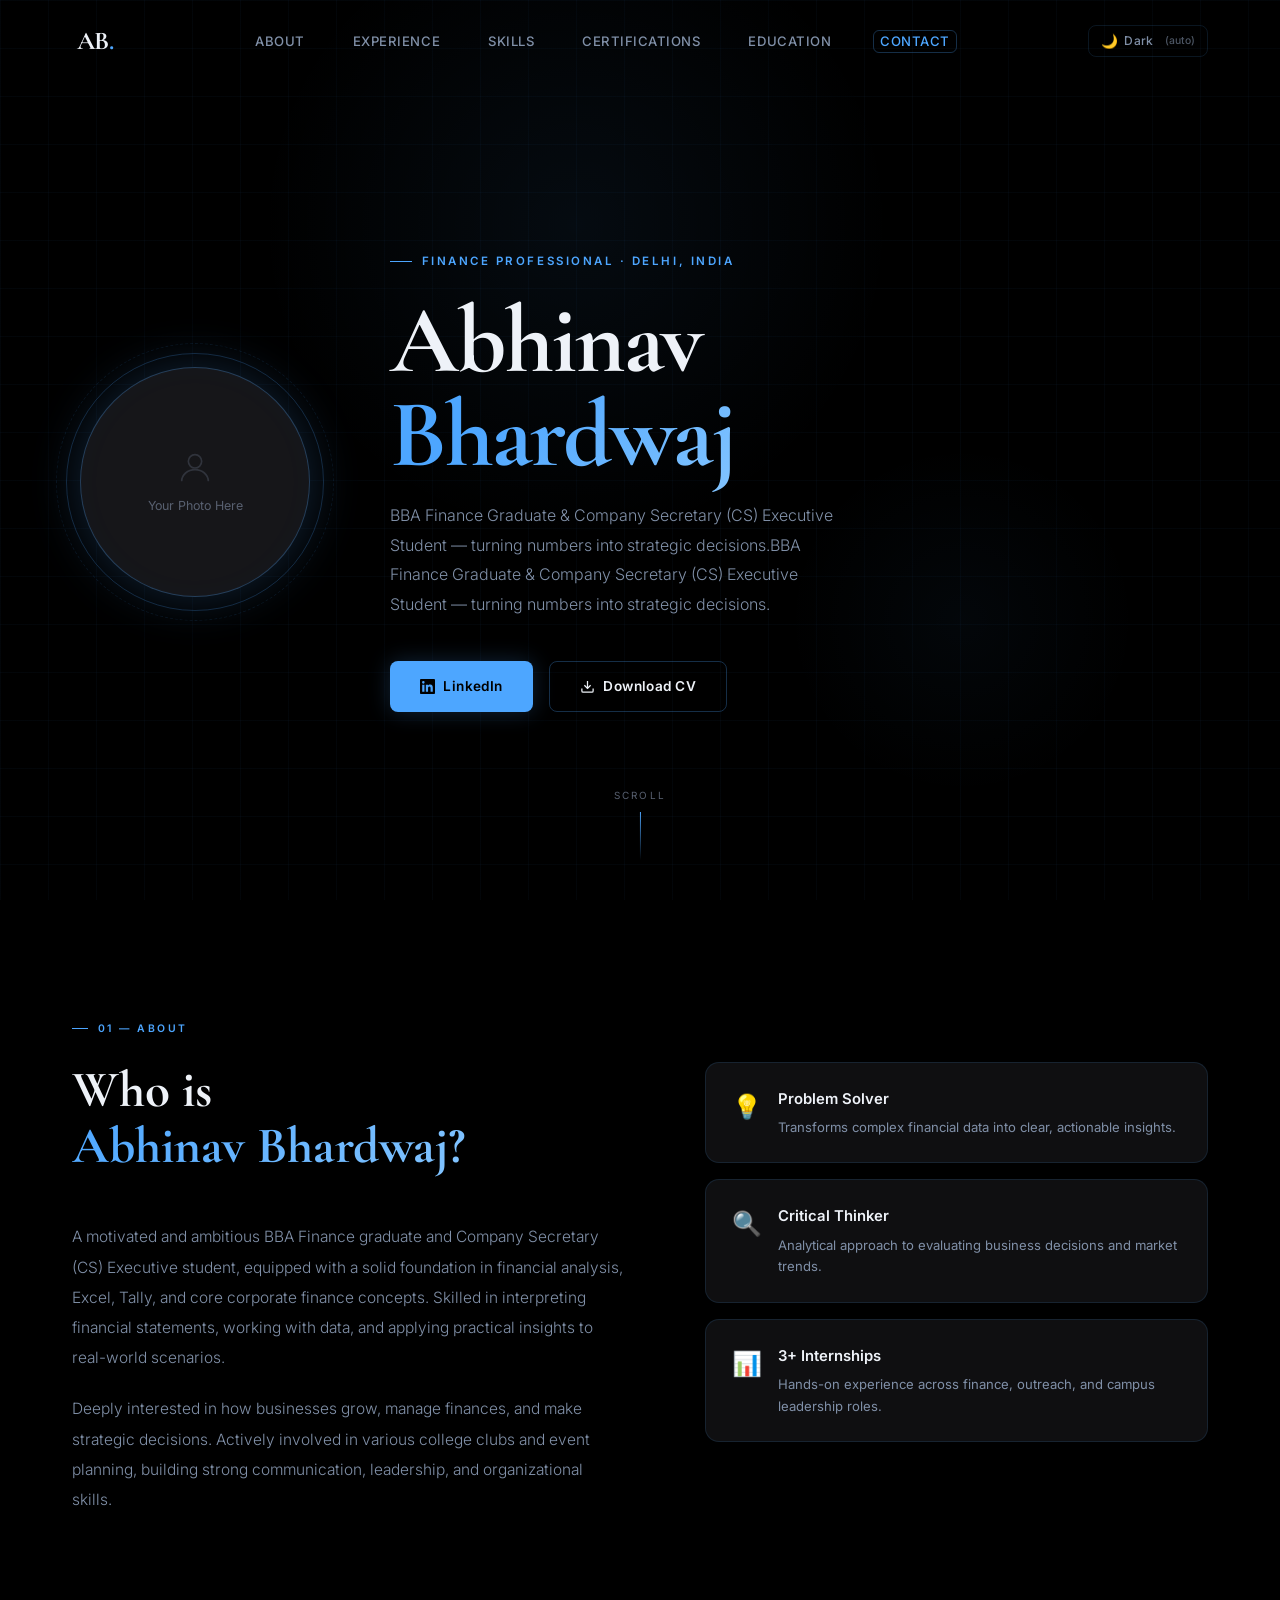
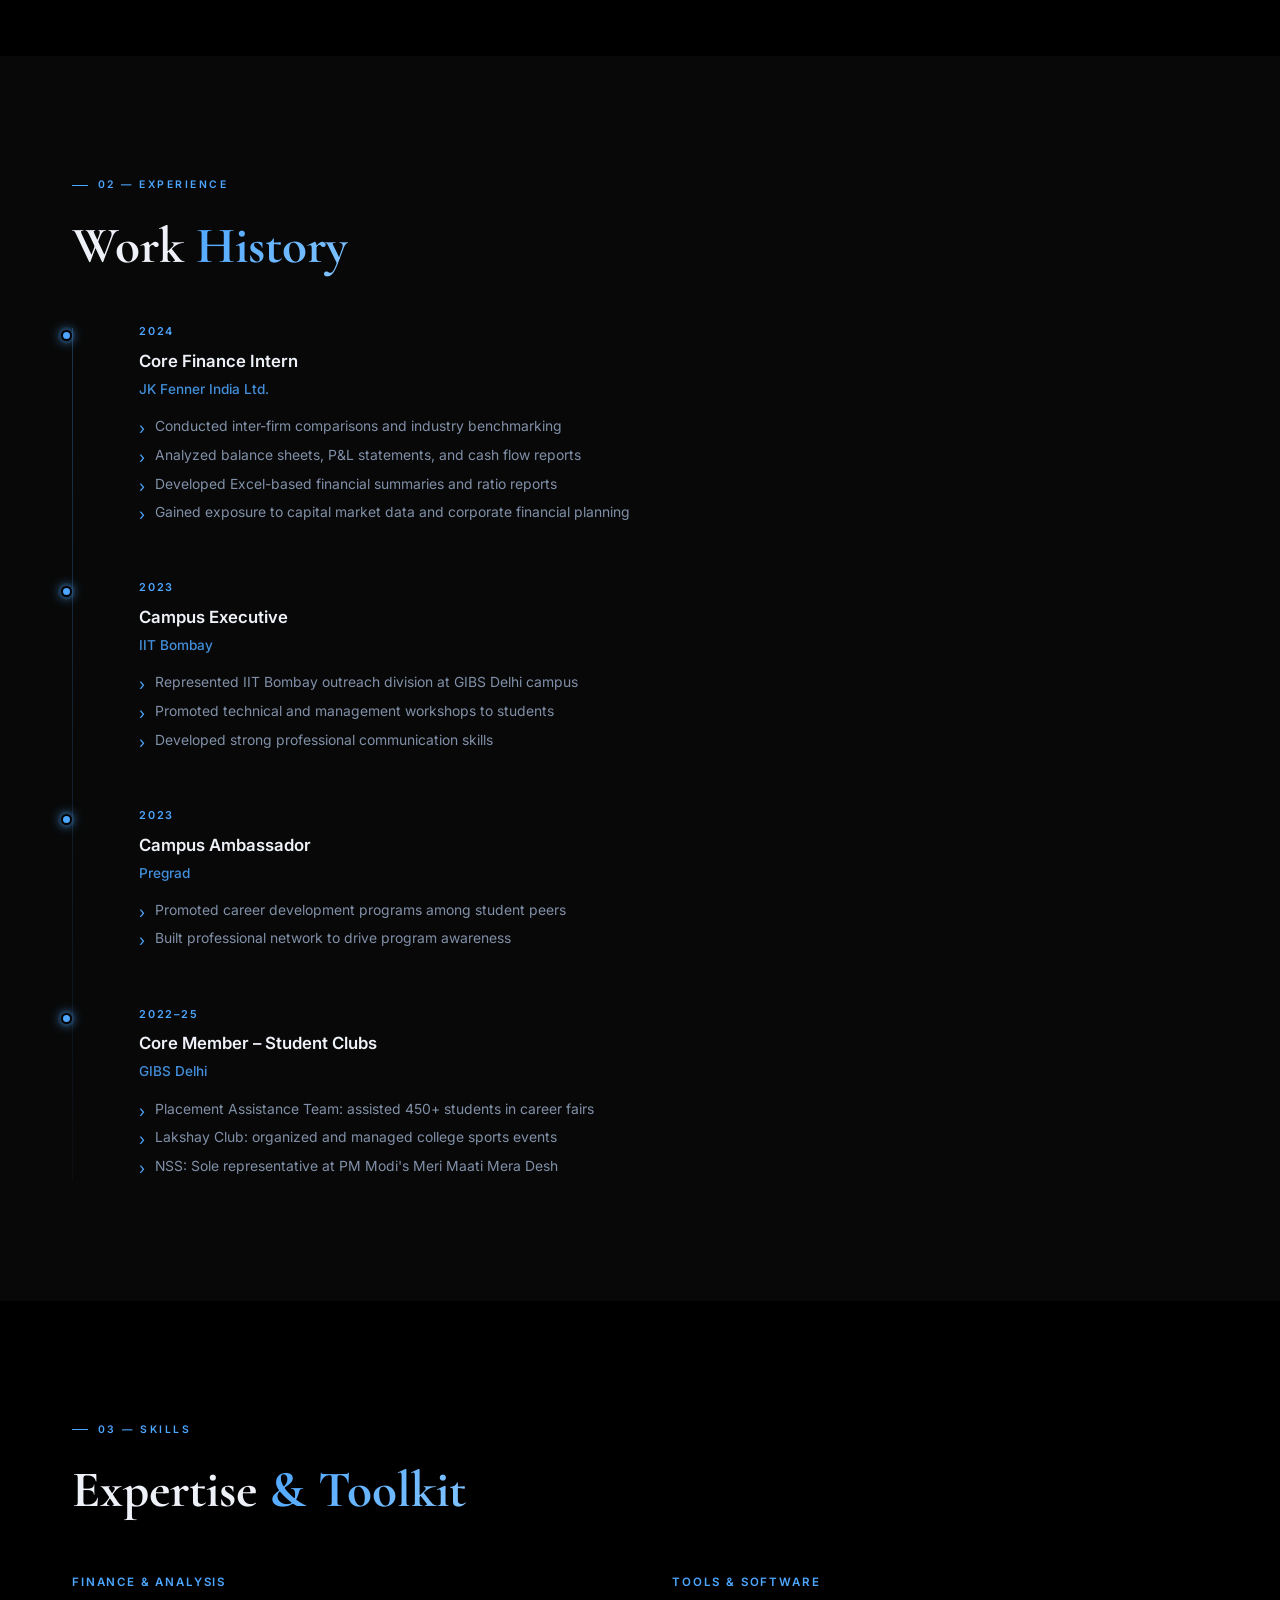
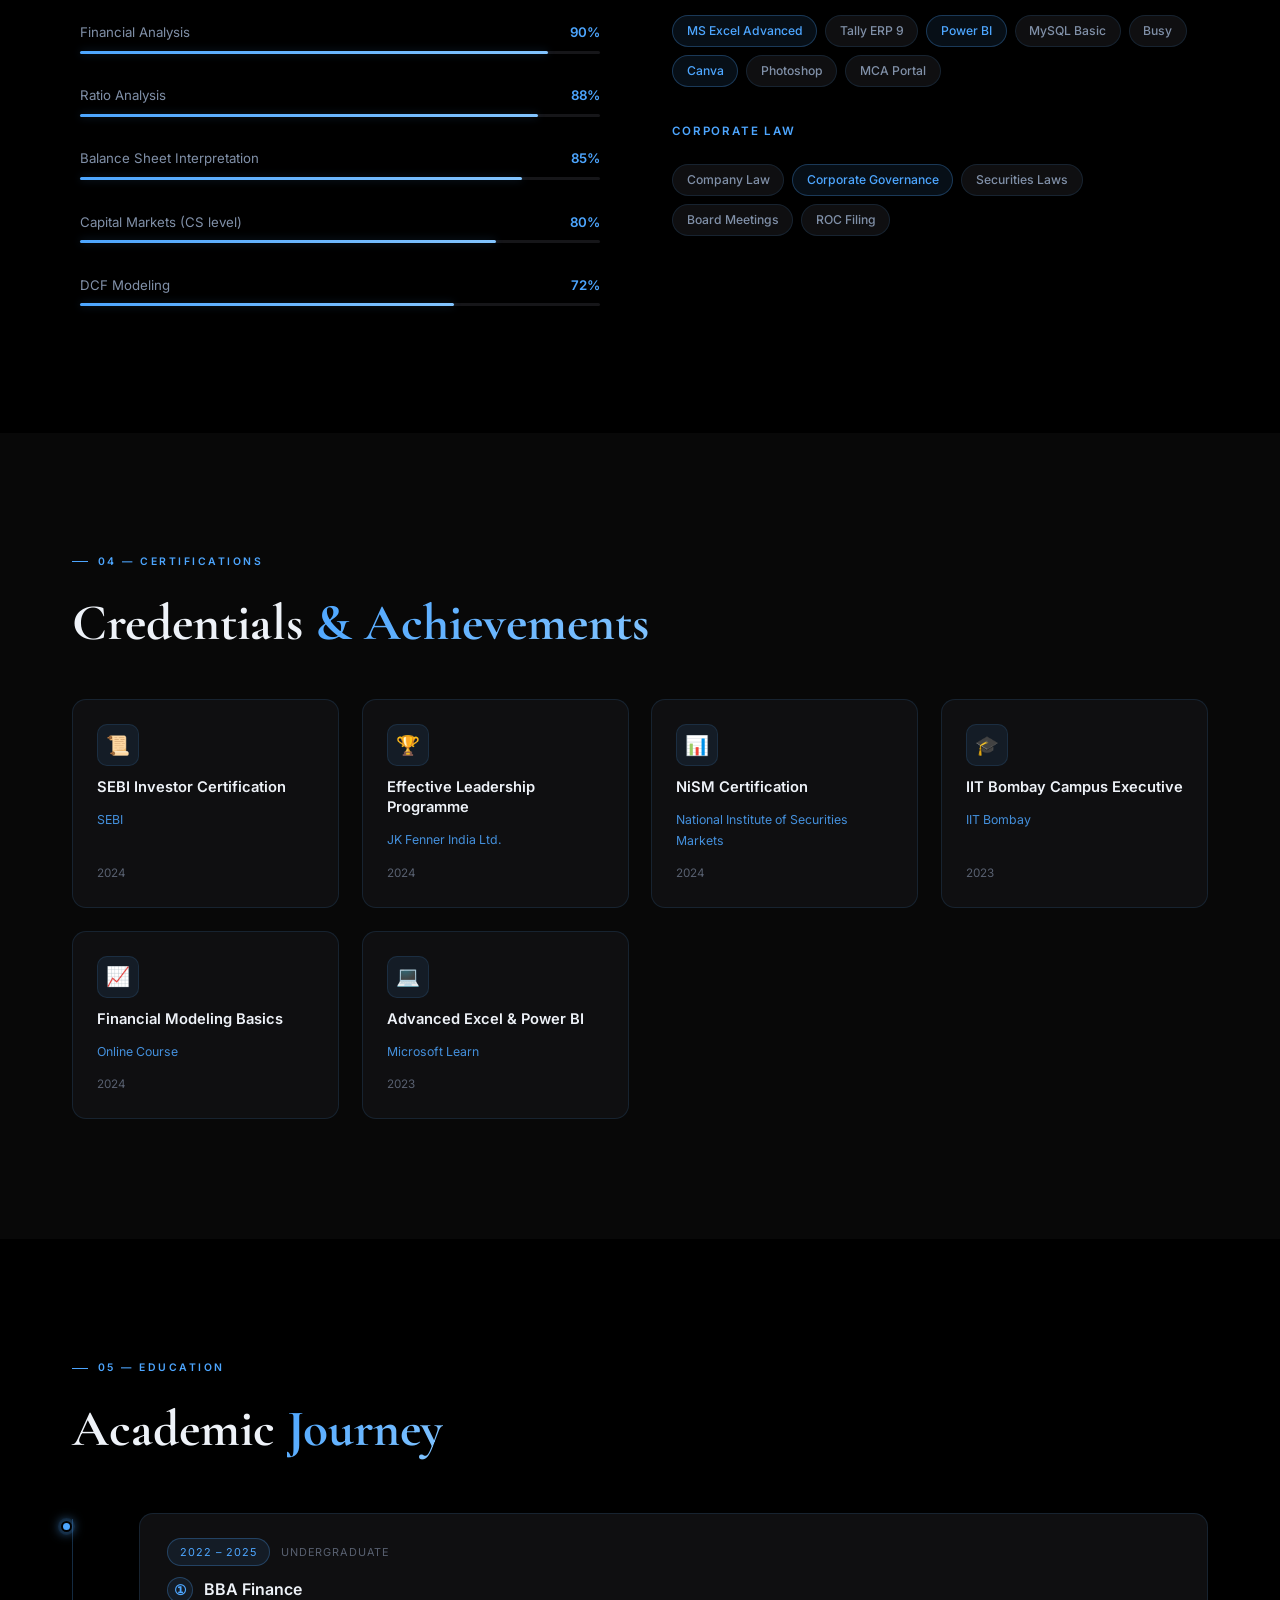
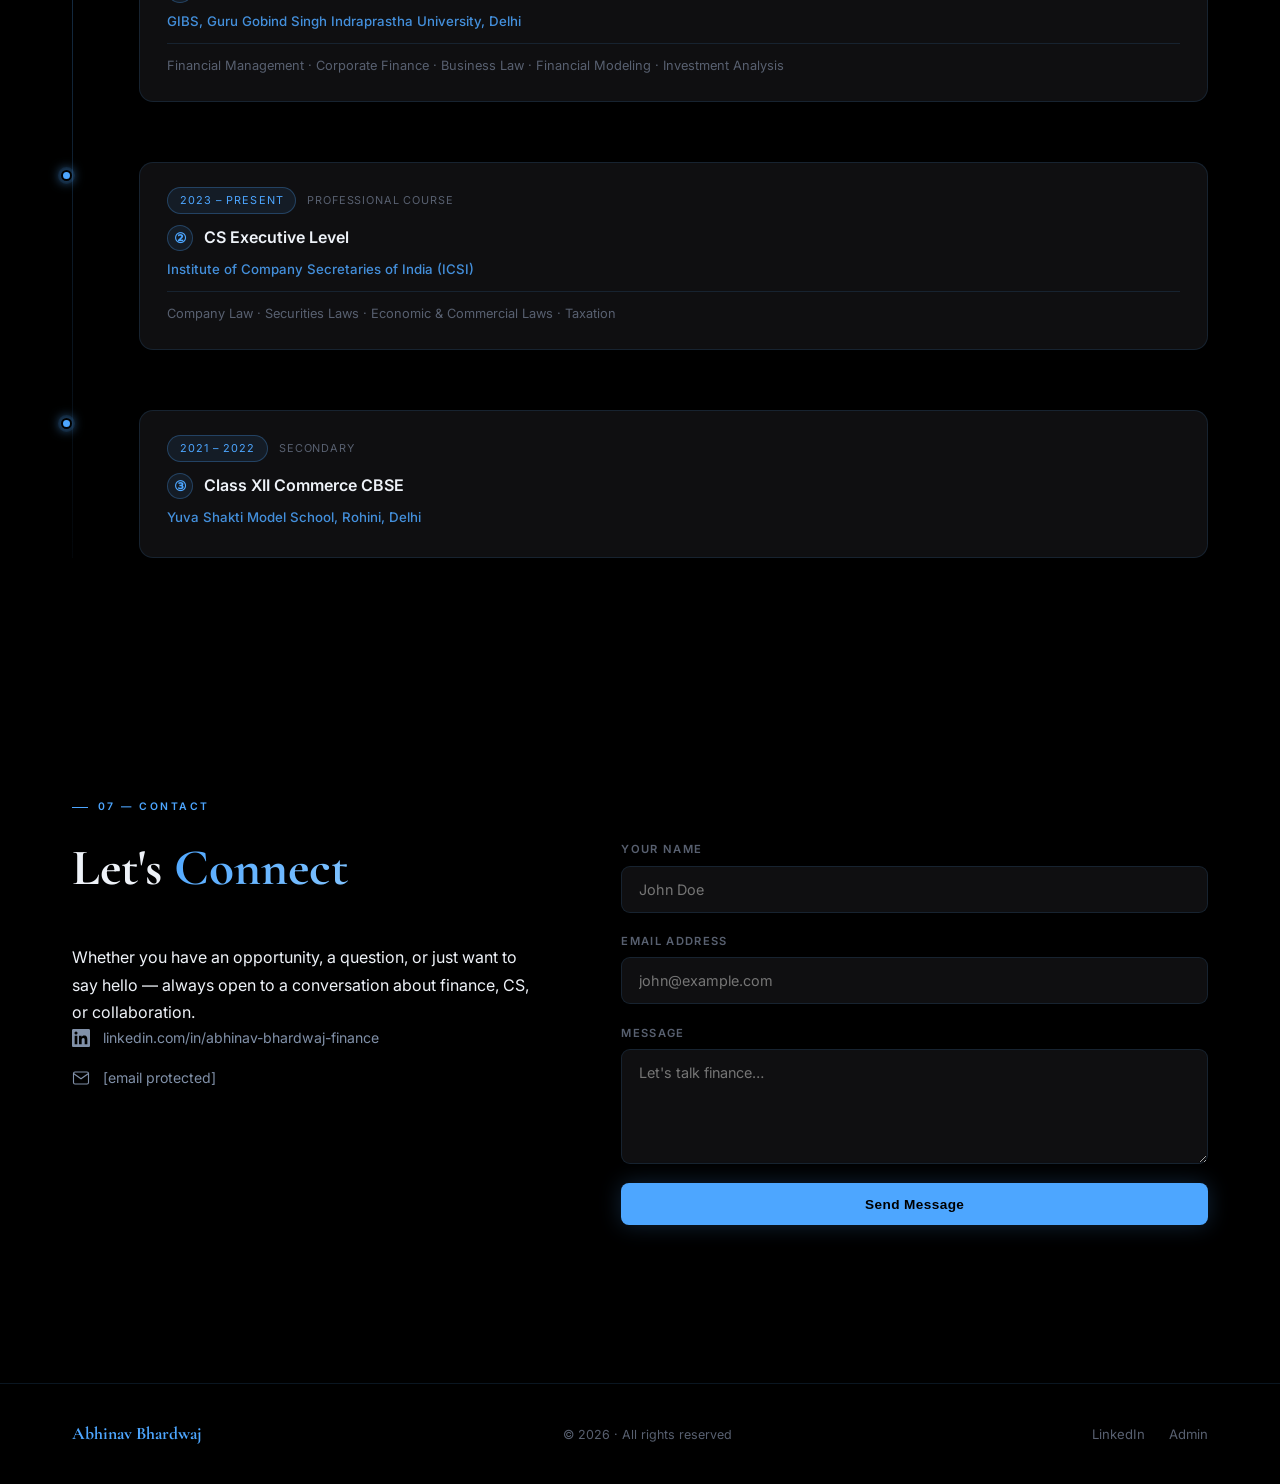
==== commit e40a0450: "Rename index (61).html to index.html" ====
--- a/index.html
+++ b/index.html
@@ -31,6 +31,165 @@
   --spring:cubic-bezier(.34,1.56,.64,1);
   --slow:cubic-bezier(.16,1,.3,1)
 }
+/* ══════════════════════════════════════════════════
+   THEME: OCEAN BLUE
+══════════════════════════════════════════════════ */
+body.violet{
+  --bg:#d6e8f7;--bg2:#c0d9f0;--bg3:#a8c8e8;--bg4:#8eb5d8;
+  --blue:#0369a1;--blue2:#0ea5e9;--blue3:#e0f2fe;
+  --glow:rgba(3,105,161,.22);--pale:rgba(3,105,161,.13);--pale2:rgba(3,105,161,.07);
+  --w:#060f1e;--w2:#0c1f38;--m:#1e4060;--m2:#0f2e50;
+  --bd:rgba(3,105,161,.22);--bd2:rgba(3,105,161,.42);
+  --ok:#047857;--err:#dc2626;
+}
+
+/* ══════════════════════════════════════════════════
+   FROST GLASS — Ocean Blue highlighted elements
+══════════════════════════════════════════════════ */
+body.violet .slabel{
+
+  border:1px solid rgba(255,255,255,.5);border-radius:100px;padding:.22rem .9rem .22rem .7rem;
+  box-shadow:0 2px 8px rgba(0,0,0,.08);color:var(--blue);
+}
+body.violet .skill-gtitle{
+
+  border:1px solid rgba(255,255,255,.45);border-radius:8px;padding:.18rem .75rem;
+  box-shadow:0 2px 6px rgba(0,0,0,.07);color:var(--blue);margin-bottom:1.2rem;
+  width:auto;
+}
+body.violet .tag.hi{
+
+  border-color:rgba(255,255,255,.6);box-shadow:0 2px 8px rgba(0,0,0,.08);color:var(--blue);font-weight:600;
+}
+body.violet .cert-card{
+
+  border-color:rgba(255,255,255,.55);box-shadow:0 4px 18px rgba(0,0,0,.08),inset 0 1px 0 rgba(255,255,255,.6);
+}
+body.violet .cert-card:hover{background:rgba(255,255,255,.62);box-shadow:0 12px 36px rgba(0,0,0,.12),inset 0 1px 0 rgba(255,255,255,.7);}
+body.violet .tcard{
+
+  border-color:rgba(255,255,255,.55);box-shadow:0 4px 18px rgba(0,0,0,.07),inset 0 1px 0 rgba(255,255,255,.6);
+}
+body.violet .tcard:hover{background:rgba(255,255,255,.6);border-color:rgba(255,255,255,.75);box-shadow:0 8px 28px rgba(0,0,0,.1);}
+body.violet .ecard{
+
+  border-color:rgba(255,255,255,.52);box-shadow:0 4px 16px rgba(0,0,0,.07),inset 0 1px 0 rgba(255,255,255,.55);
+}
+body.violet .titem:hover .ecard{background:rgba(255,255,255,.6);border-color:rgba(255,255,255,.72);}
+body.violet .heyebrow{
+
+  border:1px solid rgba(255,255,255,.45);border-radius:100px;padding:.2rem .9rem .2rem .55rem;
+  box-shadow:0 2px 8px rgba(0,0,0,.06);
+}
+body.violet #nav.sc{
+
+  border-bottom:1px solid rgba(255,255,255,.5);box-shadow:0 4px 20px rgba(0,0,0,.08);
+}
+body.violet .acard{
+
+  border-color:rgba(255,255,255,.55);box-shadow:0 4px 18px rgba(0,0,0,.07),inset 0 1px 0 rgba(255,255,255,.6);
+}
+
+/* ══════════════════════════════════════════════════
+   SHARED STYLES — Ocean Blue + Amber
+══════════════════════════════════════════════════ */
+body.violet{background:var(--bg);color:var(--w)}
+body.violet ::selection ::selection{background:var(--blue3);color:var(--w)}
+body.violet ::-webkit-scrollbar-track ::-webkit-scrollbar-track{background:var(--bg2)}
+body.violet ::-webkit-scrollbar-thumb ::-webkit-scrollbar-thumb{background:var(--blue2)}
+body.violet #cg{background:radial-gradient(circle,rgba(3,105,161,.18) 0%,transparent 68%)}
+
+body.violet .logo{color:var(--w)}
+body.violet .navl a .navl a{color:var(--m2)}
+body.violet .navl a:hover{color:var(--blue)}
+body.violet .navl a::after .navl a::after{background:var(--blue)}
+body.violet .nctа .nctа{border-color:var(--blue)!important;color:var(--blue)!important}
+body.violet .nctа:hover .nctа:hover{background:var(--blue)!important;color:#fff!important}
+body.violet .hbtn span .hbtn span{background:var(--w)}
+body.violet .hgrid{background-image:linear-gradient(var(--pale) 1px,transparent 1px),linear-gradient(90deg,var(--pale) 1px,transparent 1px)}
+body.violet .hglow1{background:radial-gradient(ellipse,var(--pale) 0%,transparent 62%)}
+body.violet .hglow2{background:radial-gradient(ellipse,var(--pale2) 0%,transparent 65%)}
+body.violet .heyebrow{color:var(--blue)}
+body.violet .heyebrow::before{background:var(--blue)}
+body.violet .hname{color:var(--w)}
+body.violet .htagline{color:var(--m2)}
+body.violet .hphoto{background:var(--bg3);border-color:var(--bd2);transition:box-shadow .6s}
+body.violet .hphoto:hover{box-shadow:0 0 70px rgba(3,105,161,.5),inset 0 0 30px rgba(3,105,161,.08)}
+body.violet .ring1{border-color:var(--bd2)}
+body.violet .ring2{border-color:var(--bd)}
+body.violet .btnp{background:var(--blue);color:#fff;box-shadow:0 0 20px var(--glow)}
+body.violet .btnp:hover{box-shadow:0 6px 28px var(--glow)}
+body.violet .btno{border-color:var(--bd2);color:var(--w)}
+body.violet .btno:hover{border-color:var(--blue);color:var(--blue);background:var(--pale)}
+body.violet .sec{background:var(--bg)}
+body.violet .secdark{background:var(--bg2)}
+body.violet .slabel{color:var(--blue)}
+body.violet .slabel::before{background:var(--blue)}
+body.violet .stitle{color:var(--w)}
+body.violet .accent{background:linear-gradient(135deg,var(--blue),var(--blue2));-webkit-background-clip:text;-webkit-text-fill-color:transparent;background-clip:text}
+body.violet .about-bio p .about-bio p{color:var(--m2)}
+body.violet .tcard{background:#fff;border-color:var(--bd);box-shadow:0 2px 12px rgba(0,0,0,.05)}
+body.violet .tcard:hover{border-color:var(--bd2);box-shadow:0 8px 30px rgba(0,0,0,.08)}
+body.violet .tcard h3 .tcard h3{color:var(--w)}
+body.violet .tcard p .tcard p{color:var(--m2)}
+body.violet .tline{border-color:var(--bd)}
+body.violet .tdot{background:var(--blue);border-color:var(--bg);box-shadow:0 0 0 3px var(--pale)}
+body.violet .tdate{color:var(--blue)}
+body.violet .ecard{background:#fff;border-color:var(--bd);box-shadow:0 2px 12px rgba(0,0,0,.05)}
+body.violet .titem:hover .ecard .titem:hover .ecard{border-color:var(--bd2);box-shadow:0 8px 30px rgba(0,0,0,.08)}
+body.violet .eyear{background:var(--pale);border-color:var(--bd2);color:var(--blue)}
+body.violet .etype{color:var(--m)}
+body.violet .enum{background:var(--pale);border-color:var(--bd2);color:var(--blue)}
+body.violet .esubs{color:var(--m)}
+body.violet .skill-gtitle{color:var(--blue)}
+body.violet .sbar-label{color:var(--m2)}
+body.violet .sbar-label span:last-child .sbar-label span:last-child{color:var(--blue)}
+body.violet .sbar-track{background:var(--bg3)}
+body.violet .tag{background:#fff;border-color:var(--bd);color:var(--m2)}
+body.violet .tag:hover .tag:hover,body.violet .tag.hi{border-color:var(--blue);color:var(--blue);background:var(--pale)}
+body.violet .cert-card{background:#fff;border-color:var(--bd);box-shadow:0 2px 12px rgba(0,0,0,.05)}
+body.violet .cert-card:hover{border-color:var(--bd2);box-shadow:0 16px 40px rgba(0,0,0,.1)}
+body.violet .cert-icon{background:var(--pale);border-color:var(--bd2)}
+body.violet .cert-name{color:var(--w)}
+body.violet .cert-issuer{color:var(--m2)}
+body.violet .cert-year{color:var(--m)}
+body.violet .clink{color:var(--m2)}
+body.violet .clink:hover{color:var(--blue)}
+body.violet .fgroup label .fgroup label{color:var(--m)}
+body.violet .fgroup input,body.violet .fgroup textarea .fgroup input .fgroup textarea{background:#fff;border-color:var(--bd);color:var(--w)}
+body.violet .fgroup input:focus,body.violet .fgroup textarea:focus .fgroup input:focus .fgroup textarea:focus{border-color:var(--blue);box-shadow:0 0 0 3px var(--pale)}
+body.violet footer footer{border-top-color:var(--bd);background:var(--bg2)}
+body.violet .foot-name{color:var(--blue)}
+body.violet .foot-copy{color:var(--m)}
+body.violet .foot-links a .foot-links a{color:var(--m2)}
+body.violet .foot-links a:hover{color:var(--blue)}
+body.violet #adm-overlay{background:rgba(0,0,0,.45)}
+body.violet .adm-wrap{background:var(--bg);border:1px solid var(--bd)}
+body.violet .login-box{background:#fff;border:1px solid var(--bd);box-shadow:0 20px 60px rgba(0,0,0,.12)}
+body.violet .adm-header{border-bottom-color:var(--bd)}
+body.violet .adm-tab{border-color:var(--bd);color:var(--m2);background:#fff}
+body.violet .adm-tab:hover{border-color:var(--bd2);color:var(--blue)}
+body.violet .adm-tab.on{background:var(--blue);color:#fff;border-color:var(--blue)}
+body.violet .acard{background:#fff;border-color:var(--bd);box-shadow:0 2px 12px rgba(0,0,0,.05)}
+body.violet .acard-title{color:var(--w)}
+body.violet .albl{color:var(--m)}
+body.violet .ainput{background:var(--bg2);border-color:var(--bd);color:var(--w)}
+body.violet .ainput:focus{border-color:var(--blue);background:#fff}
+body.violet .savebtn{background:var(--blue);box-shadow:0 0 14px var(--glow)}
+body.violet .delbtn{color:#dc2626;border-color:#dc2626}
+body.violet .edtbtn{color:var(--m2);border-color:var(--bd)}
+body.violet .adm-hr{background:var(--bd)}
+body.violet .cert-list-item{border-bottom-color:var(--bd)}
+body.violet .cli-name{color:var(--w)}
+body.violet .cli-meta{color:var(--m)}
+body.violet #pw-input{background:var(--bg2);border-color:var(--bd);color:var(--w)}
+body.violet .login-hint{color:var(--m)}
+body.violet #theme-btn{border-color:var(--bd)!important;color:var(--m2)!important}
+#theme-menu{position:absolute;top:calc(100% + 8px);right:0;background:var(--bg3);border:1px solid var(--bd2);border-radius:10px;padding:.4rem;display:none;flex-direction:column;gap:.2rem;z-index:2000;min-width:160px;box-shadow:0 8px 24px rgba(0,0,0,.15)}
+#theme-menu.open{display:flex}
+.theme-opt{padding:.5rem .85rem;border-radius:7px;border:none;background:none;cursor:pointer;font-size:.82rem;font-family:var(--fb);color:var(--w2);text-align:left;transition:background .2s,color .2s;display:flex;align-items:center;gap:.6rem}
+.theme-opt:hover{background:var(--pale);color:var(--blue)}
+.theme-opt.active{background:var(--pale);color:var(--blue);font-weight:600}
 *,*::before,*::after{box-sizing:border-box;margin:0;padding:0}
 html{scroll-behavior:smooth}
 body{font-family:var(--fb);background:var(--bg);color:var(--w);line-height:1.7;overflow-x:hidden;-webkit-font-smoothing:antialiased}
@@ -46,7 +205,7 @@
 
 /* ── NAV ───────────────────────────────────────────── */
 #nav{position:fixed;top:0;left:0;right:0;z-index:1000;padding:1.1rem 0;transition:background .5s var(--ease),box-shadow .5s}
-#nav.sc{background:rgba(0,0,0,.92);backdrop-filter:blur(24px);-webkit-backdrop-filter:blur(24px);box-shadow:0 1px 0 var(--bd)}
+
 .ni{max-width:1200px;margin:0 auto;padding:0 2rem;display:flex;align-items:center;justify-content:space-between}
 .logo{font-family:var(--fd);font-size:1.6rem;font-weight:700;color:var(--w);text-decoration:none;letter-spacing:-.02em}
 .logo em{color:var(--blue);font-style:normal}
@@ -114,7 +273,7 @@
 .accent{background:linear-gradient(135deg,var(--blue),var(--blue2));-webkit-background-clip:text;-webkit-text-fill-color:transparent;background-clip:text}
 
 /* ── REVEAL ────────────────────────────────────────── */
-.rv{opacity:0;transform:translateY(30px);transition:opacity 1s var(--slow),transform 1s var(--slow)}
+.rv{opacity:0;transform:translateY(30px);transition:opacity 1s var(--slow),transform 1s var(--slow);position:relative;}
 .rv.vis{opacity:1;transform:translateY(0)}
 .rv.d1{transition-delay:.12s}.rv.d2{transition-delay:.24s}.rv.d3{transition-delay:.36s}.rv.d4{transition-delay:.48s}
 .fup{opacity:0;transform:translateY(36px);animation:fup .95s var(--slow) forwards}
@@ -307,6 +466,49 @@
 .dot.r{background:var(--err)}
 
 /* ── RESPONSIVE ─────────────────────────────────────── */
+/* ══════════════════════════════════════════════════
+   FROST GLASS HOVER — headings & section titles
+══════════════════════════════════════════════════ */
+/* ── Base structure (all themes) ── */
+.stitle{position:relative;display:inline-block;cursor:default;isolation:isolate;}
+.stitle::after{
+  content:'';position:absolute;inset:-6px -12px;border-radius:12px;
+  background:transparent;border:1px solid transparent;
+  transition:background .35s,border-color .35s,box-shadow .35s;
+  pointer-events:none;z-index:1;
+}
+.slabel{cursor:default;width:fit-content;position:relative;isolation:isolate;
+  transition:background .3s,box-shadow .3s,padding .3s;}
+.skill-gtitle{cursor:default;display:inline-block;width:fit-content;position:relative;
+  isolation:isolate;transition:background .3s,box-shadow .3s,padding .3s,border-radius .3s;}
+.navl a{border-radius:6px;padding:.15rem .4rem;}
+.logo{border-radius:6px;padding:.1rem .3rem;transition:background .3s,box-shadow .3s;}
+.heyebrow{transition:background .3s,box-shadow .3s,border-radius .3s,padding .3s;}
+
+/* ── Dark theme hover — natural, no box, just colour shift ── */
+.stitle:hover::after{background:transparent;border-color:transparent;box-shadow:none;}
+.stitle:hover{color:var(--blue2);}
+.slabel:hover{color:var(--blue2);letter-spacing:.28em;}
+.skill-gtitle:hover{color:var(--blue2);}
+.navl a:hover{color:var(--w);}
+.logo:hover{color:var(--blue);}
+.heyebrow:hover{color:var(--blue2);letter-spacing:.26em;}
+
+/* ── Ocean Blue — natural colour shift on hover, NO blur ── */
+body.violet .stitle:hover::after{background:transparent;border-color:transparent;box-shadow:none;}
+body.violet .stitle:hover{color:var(--blue);}
+body.violet .slabel:hover{color:var(--blue);letter-spacing:.28em;}
+body.violet .skill-gtitle:hover{color:var(--blue);letter-spacing:.2em;}
+body.violet .navl a:hover{color:var(--blue);}
+body.violet .logo:hover{color:var(--blue);}
+body.violet .heyebrow:hover{color:var(--blue);letter-spacing:.26em;}
+
+/* ── CUSTOM SECTIONS ───────────────────────────── */
+.custom-sec{padding:5rem 0 0}
+.custom-sec .ct{max-width:1200px;margin:0 auto;padding:0 2rem}
+.custom-sec-body{font-size:.97rem;color:var(--m2);line-height:1.95;font-weight:300;max-width:720px;white-space:pre-wrap}
+body.violet .custom-sec-body,body.violet .custom-sec .stitle{color:var(--m2)}
+
 @media(max-width:900px){
   .about-grid,.skills-grid,.contact-grid{grid-template-columns:1fr;gap:2.5rem}
   .hinner{flex-direction:column;gap:2.5rem;text-align:center}
@@ -337,16 +539,28 @@
 <nav id="nav">
   <div class="ni">
     <a href="#hero" class="logo">AB<em>.</em></a>
-    <button class="hbtn" id="hbtn" aria-label="Menu"><span></span><span></span><span></span></button>
     <ul class="navl" id="navl">
       <li><a href="#about">About</a></li>
       <li><a href="#experience">Experience</a></li>
       <li><a href="#skills">Skills</a></li>
       <li><a href="#certifications">Certifications</a></li>
       <li><a href="#education">Education</a></li>
-      <li><a href="#updates">Updates</a></li>
       <li><a href="#contact" class="nctа">Contact</a></li>
     </ul>
+    <div style="display:flex;align-items:center;gap:.5rem">
+      <div style="position:relative">
+        <button id="theme-btn" onclick="toggleThemeMenu(event)" title="Change theme" style="background:none;border:1px solid var(--bd);border-radius:8px;padding:.42rem .75rem;cursor:pointer;color:var(--m2);font-size:.85rem;font-family:var(--fb);font-weight:500;transition:all .3s;display:flex;align-items:center;gap:.4rem">
+          <span id="theme-icon">🌙</span><span id="theme-label" style="font-size:.75rem;letter-spacing:.03em">Dark</span><span id="auto-ind" style="font-size:.65rem;opacity:.6;margin-left:.3rem">(auto)</span>
+        </button>
+        <div id="theme-menu">
+          <button class="theme-opt" onclick="applyTheme('dark',true)">🌙 Dark</button>
+          <button class="theme-opt" onclick="applyTheme('violet',true)">🌊 Ocean Blue</button>
+          <div style="height:1px;background:var(--bd);margin:.3rem 0"></div>
+          <button class="theme-opt" onclick="sessionStorage.removeItem('pf_theme_override');applyTheme(getAutoTheme(),false)" style="font-size:.76rem;opacity:.8">🔄 Reset to Auto</button>
+        </div>
+      </div>
+      <button class="hbtn" id="hbtn" aria-label="Menu"><span></span><span></span><span></span></button>
+    </div>
   </div>
 </nav>
 
@@ -398,20 +612,7 @@
         <p id="s-bio1">A motivated and ambitious BBA Finance graduate and Company Secretary (CS) Executive student, equipped with a solid foundation in financial analysis, Excel, Tally, and core corporate finance concepts. Skilled in interpreting financial statements, working with data, and applying practical insights to real-world scenarios.</p>
         <p id="s-bio2">Deeply interested in how businesses grow, manage finances, and make strategic decisions. Actively involved in various college clubs and event planning, building strong communication, leadership, and organizational skills.</p>
       </div>
-      <div class="trait-cards">
-        <div class="tcard rv d1">
-          <span class="tcard-icon">💡</span>
-          <div><h3>Problem Solver</h3><p>Transforms complex financial data into clear, actionable insights.</p></div>
-        </div>
-        <div class="tcard rv d2">
-          <span class="tcard-icon">🔍</span>
-          <div><h3>Critical Thinker</h3><p>Analytical approach to evaluating business decisions and market trends.</p></div>
-        </div>
-        <div class="tcard rv d3">
-          <span class="tcard-icon">📊</span>
-          <div><h3>3+ Internships</h3><p>Hands-on experience across finance, outreach, and campus leadership roles.</p></div>
-        </div>
-      </div>
+      <div class="trait-cards" id="trait-cards-wrap"></div>
     </div>
   </div>
 </section>
@@ -458,23 +659,13 @@
     <div class="skills-grid">
       <div class="rv">
         <div class="skill-gtitle">Finance &amp; Analysis</div>
-        <div class="sbars">
-          <div class="sbar-item"><div class="sbar-label"><span>Financial Analysis</span><span>90%</span></div><div class="sbar-track"><div class="sbar-fill" data-p="90"></div></div></div>
-          <div class="sbar-item"><div class="sbar-label"><span>Ratio Analysis</span><span>88%</span></div><div class="sbar-track"><div class="sbar-fill" data-p="88"></div></div></div>
-          <div class="sbar-item"><div class="sbar-label"><span>Balance Sheet Interpretation</span><span>85%</span></div><div class="sbar-track"><div class="sbar-fill" data-p="85"></div></div></div>
-          <div class="sbar-item"><div class="sbar-label"><span>Capital Markets (CS level)</span><span>80%</span></div><div class="sbar-track"><div class="sbar-fill" data-p="80"></div></div></div>
-          <div class="sbar-item"><div class="sbar-label"><span>DCF Modeling</span><span>72%</span></div><div class="sbar-track"><div class="sbar-fill" data-p="72"></div></div></div>
-        </div>
+        <div class="sbars" id="finance-bars"></div>
       </div>
       <div class="rv d1">
         <div class="skill-gtitle">Tools &amp; Software</div>
-        <div class="tagcloud" style="margin-bottom:1.8rem">
-          <span class="tag hi">MS Excel Advanced</span><span class="tag">Tally ERP 9</span><span class="tag hi">Power BI</span><span class="tag">MySQL Basic</span><span class="tag">Busy</span><span class="tag hi">Canva</span><span class="tag">Photoshop</span><span class="tag">MCA Portal</span>
-        </div>
+        <div class="tagcloud" id="tools-cloud" style="margin-bottom:1.8rem"></div>
         <div class="skill-gtitle">Corporate Law</div>
-        <div class="tagcloud">
-          <span class="tag">Company Law</span><span class="tag hi">Corporate Governance</span><span class="tag">Securities Laws</span><span class="tag">Board Meetings</span><span class="tag">ROC Filing</span>
-        </div>
+        <div class="tagcloud" id="law-cloud"></div>
       </div>
     </div>
   </div>
@@ -525,15 +716,6 @@
   </div>
 </section>
 
-<!-- LINKEDIN UPDATES -->
-<section id="updates" class="sec secdark">
-  <div class="ct">
-    <div class="slabel">06 — Updates</div>
-    <h2 class="stitle rv">Latest <span class="accent">Activity</span></h2>
-    <p class="li-sub rv">Live from <a href="https://www.linkedin.com/in/abhinav-bhardwaj-finance/" target="_blank">LinkedIn</a> — updates automatically when I post</p>
-    <div class="li-grid" id="li-grid"><div class="li-loader"><div class="li-spinner"></div><p>Loading posts…</p></div></div>
-  </div>
-</section>
 
 <!-- CONTACT -->
 <section id="contact" class="sec">
@@ -550,14 +732,14 @@
           </a>
           <a href="#" class="clink" id="s-contact-email">
             <svg width="18" height="18" viewBox="0 0 24 24" fill="none" stroke="currentColor" stroke-width="1.5"><path d="M4 4h16c1.1 0 2 .9 2 2v12c0 1.1-.9 2-2 2H4c-1.1 0-2-.9-2-2V6c0-1.1.9-2 2-2z"/><polyline points="22,6 12,13 2,6"/></svg>
-            <span id="s-email-txt">abhinav@example.com</span>
+            <span id="s-email-txt"><span class="__cf_email__" data-cfemail="3b5a595352555a4d7b5e435a564b575e15585456">[email&#160;protected]</span></span>
           </a>
         </div>
       </div>
-      <form class="cform rv d1" onsubmit="submitForm(event)">
-        <div class="fgroup"><label>Your Name</label><input type="text" placeholder="John Doe" required/></div>
-        <div class="fgroup"><label>Email Address</label><input type="email" placeholder="john@example.com" required/></div>
-        <div class="fgroup"><label>Message</label><textarea rows="5" placeholder="Let's talk finance…" required></textarea></div>
+      <form class="cform rv d1" id="contact-form" onsubmit="submitForm(event)">
+        <div class="fgroup"><label>Your Name</label><input type="text" name="name" id="cf-name" placeholder="John Doe" required/></div>
+        <div class="fgroup"><label>Email Address</label><input type="email" name="email" id="cf-email" placeholder="john@example.com" required/></div>
+        <div class="fgroup"><label>Message</label><textarea name="message" id="cf-message" rows="5" placeholder="Let's talk finance…" required></textarea></div>
         <button type="submit" class="btn btnp fw" id="submit-btn">Send Message</button>
         <p class="fnote" id="fnote"></p>
       </form>
@@ -565,14 +747,17 @@
   </div>
 </section>
 
+<!-- CUSTOM SECTIONS -->
+<div id="custom-sections-wrap"></div>
+
 <!-- FOOTER -->
 <footer>
   <div class="ct foot-inner">
-    <span class="foot-name">Abhinav Bhardwaj</span>
-    <span class="foot-copy">© <span id="yr"></span> · All rights reserved</span>
-    <div class="foot-links">
-      <a href="https://www.linkedin.com/in/abhinav-bhardwaj-finance/" target="_blank">LinkedIn</a>
-      <a href="#" onclick="openAdmin();return false">Admin</a>
+    <span class="foot-name" id="foot-name">Abhinav Bhardwaj</span>
+    <span class="foot-copy" id="foot-copy">© <span id="yr"></span> · All rights reserved</span>
+    <div class="foot-links" id="foot-links-wrap">
+      <!-- rendered dynamically -->
+      <a href="#" onclick="openAdmin();return false" style="color:var(--m);font-size:.82rem">Admin</a>
     </div>
   </div>
 </footer>
@@ -587,10 +772,13 @@
       <div style="font-size:2rem;margin-bottom:.5rem">🔐</div>
       <h2>Admin Panel</h2>
       <p>Abhinav Bhardwaj Portfolio</p>
-      <input type="password" id="pw-input" placeholder="Enter password" onkeydown="if(event.key==='Enter')doLogin()"/>
+      <div style="position:relative;margin-bottom:1rem">
+          <input type="password" id="pw-input" placeholder="Enter password" onkeydown="if(event.key==='Enter')doLogin()" style="width:100%;padding:.82rem 2.8rem .82rem 1rem;background:var(--bg3);border:1px solid var(--bd);border-radius:9px;color:var(--w);font-family:var(--fb);font-size:.9rem;outline:none;transition:border-color .3s;box-sizing:border-box"/>
+          <button type="button" onclick="togglePwVis('pw-input',this)" style="position:absolute;right:.75rem;top:50%;transform:translateY(-50%);background:none;border:none;cursor:pointer;color:var(--m2);font-size:1.1rem;padding:0;line-height:1">👁</button>
+        </div>
       <button class="savebtn" style="width:100%" onclick="doLogin()">Sign In</button>
       <p class="login-err" id="login-err"></p>
-      <p class="login-hint">Default password: <strong>admin123</strong></p>
+      <p class="login-hint" id="login-hint-txt">Hint: <span id="pw-hint-display">Default password is admin123</span></p>
     </div>
   </div>
 
@@ -608,10 +796,12 @@
       <div class="adm-tabs">
         <button class="adm-tab on" onclick="swTab('hero',this)">🏠 Hero</button>
         <button class="adm-tab" onclick="swTab('about',this)">👤 About</button>
+        <button class="adm-tab" onclick="swTab('skills',this)">🛠️ Skills</button>
         <button class="adm-tab" onclick="swTab('certs',this)">📜 Certifications</button>
         <button class="adm-tab" onclick="swTab('general',this)">⚙️ General</button>
         <button class="adm-tab" onclick="swTab('linkedin',this)">🔗 LinkedIn</button>
         <button class="adm-tab" onclick="swTab('photo',this)">📷 Photo</button>
+        <button class="adm-tab" onclick="swTab('sections',this)">📋 Sections</button>
         <button class="adm-tab" onclick="swTab('security',this)">🔒 Security</button>
       </div>
 
@@ -644,6 +834,58 @@
           <textarea class="ainput" id="a-bio2" rows="5"></textarea>
           <button class="savebtn" onclick="saveAbout()">Save About</button>
           <span class="smsg" id="about-msg">✓ Saved!</span>
+        </div>
+      </div>
+
+      <!-- SKILLS TAB -->
+      <div class="adm-page" id="adm-skills">
+        <div class="acard">
+          <div class="acard-title">Finance &amp; Analysis — Skill Bars</div>
+          <p style="color:var(--m2);font-size:.83rem;margin-bottom:1.2rem">Change percentage, rename, delete or add skill bars on the left side of Skills section.</p>
+          <div id="finance-admin-list"></div>
+          <div class="adm-hr"></div>
+          <div class="acard-title">Add / Edit Skill</div>
+          <div class="gr2">
+            <div><label class="albl">Skill Name *</label><input class="ainput" id="nf-name" placeholder="e.g. Financial Modeling"/></div>
+            <div><label class="albl">Percentage (1–100)</label><input class="ainput" id="nf-pct" placeholder="85" type="number" min="1" max="100"/></div>
+          </div>
+          <button class="savebtn" onclick="addFinanceSkill()">+ Add Skill</button>
+        </div>
+        <div class="acard">
+          <div class="acard-title">Highlight Boxes (3 boxes next to your bio)</div>
+          <p style="color:var(--m2);font-size:.83rem;margin-bottom:1.2rem">Edit, add or delete the boxes shown next to your About text.</p>
+          <div id="trait-admin-list"></div>
+          <div class="adm-hr"></div>
+          <div class="acard-title">Add / Edit Box</div>
+          <div class="gr2">
+            <div><label class="albl">Emoji</label><input class="ainput" id="nt-icon" placeholder="💡 🚀 🎯"/></div>
+            <div><label class="albl">Title *</label><input class="ainput" id="nt-title" placeholder="Problem Solver"/></div>
+          </div>
+          <label class="albl">Description</label>
+          <input class="ainput" id="nt-desc" placeholder="Short sentence..."/>
+          <button class="savebtn" onclick="addTrait()">+ Save Box</button>
+        </div>
+        <div class="acard">
+          <div class="acard-title">Tools &amp; Software Tags</div>
+          <p style="color:var(--m2);font-size:.83rem;margin-bottom:1.2rem">Add, delete or highlight tool tags.</p>
+          <div id="tools-admin-list"></div>
+          <div class="adm-hr"></div>
+          <div class="gr2">
+            <div><label class="albl">Tool Name *</label><input class="ainput" id="nt-tool-name" placeholder="Bloomberg, Python..."/></div>
+            <div><label class="albl">Highlight?</label><select class="ainput" id="nt-tool-hi"><option value="0">Normal</option><option value="1">Highlighted (blue)</option></select></div>
+          </div>
+          <button class="savebtn" onclick="addToolSkill()">+ Add Tool</button>
+        </div>
+        <div class="acard">
+          <div class="acard-title">Corporate Law Tags</div>
+          <p style="color:var(--m2);font-size:.83rem;margin-bottom:1.2rem">Add, delete or highlight law skill tags.</p>
+          <div id="law-admin-list"></div>
+          <div class="adm-hr"></div>
+          <div class="gr2">
+            <div><label class="albl">Skill Name *</label><input class="ainput" id="nt-law-name" placeholder="SEBI Regulations, FEMA..."/></div>
+            <div><label class="albl">Highlight?</label><select class="ainput" id="nt-law-hi"><option value="0">Normal</option><option value="1">Highlighted (blue)</option></select></div>
+          </div>
+          <button class="savebtn" onclick="addLawSkill()">+ Add Skill</button>
         </div>
       </div>
 
@@ -677,6 +919,66 @@
           <button class="savebtn" onclick="saveGeneral()">Save</button>
           <span class="smsg" id="gen-msg">✓ Saved!</span>
         </div>
+        <div class="acard">
+          <div class="acard-title">📬 Contact Form — Email Setup</div>
+          <p style="color:var(--m2);font-size:.83rem;margin-bottom:1rem">Connect the contact form so messages go to your inbox (free, 2 min setup):</p>
+          <ol style="color:var(--m2);font-size:.82rem;line-height:2.1;padding-left:1.2rem;margin-bottom:1.2rem">
+            <li>Go to <a href="https://formspree.io" target="_blank" style="color:var(--blue)">formspree.io</a> → Sign up free</li>
+            <li>Click <strong style="color:var(--w)">New Form</strong> → give it any name → Create</li>
+            <li>Copy the <strong style="color:var(--w)">Form ID</strong> (looks like: <code style="color:var(--blue);background:var(--bg4);padding:.1rem .4rem;border-radius:4px">xpwzgkla</code>)</li>
+            <li>Paste it below → Save → done ✓</li>
+          </ol>
+          <label class="albl">Formspree Form ID *</label>
+          <input class="ainput" id="a-formspree" placeholder="e.g. xpwzgkla"/>
+          <button class="savebtn" onclick="saveFormspree()">Save &amp; Activate Form</button>
+          <span class="smsg" id="formspree-msg">✓ Form is now live!</span>
+        </div>
+        <div class="acard">
+          <div class="acard-title">Social &amp; Contact Links</div>
+          <p style="color:var(--m2);font-size:.83rem;margin-bottom:1rem">These appear in the Contact section. Add Instagram, WhatsApp, Twitter, Phone — anything.</p>
+          <div id="contact-links-admin"></div>
+          <div class="adm-hr"></div>
+          <div class="acard-title">Add New Link</div>
+          <div class="gr2">
+            <div><label class="albl">Label *</label><input class="ainput" id="cl-label" placeholder="linkedin.com/in/... or +91 98765..."/></div>
+            <div><label class="albl">Icon</label>
+              <select class="ainput" id="cl-icon">
+                <option value="linkedin">💼 LinkedIn</option>
+                <option value="email">✉️ Email</option>
+                <option value="phone">📞 Phone</option>
+                <option value="twitter">🐦 Twitter / X</option>
+                <option value="github">💻 GitHub</option>
+                <option value="instagram">📸 Instagram</option>
+                <option value="website">🌐 Website</option>
+                <option value="whatsapp">💬 WhatsApp</option>
+                <option value="other">🔗 Other</option>
+              </select>
+            </div>
+          </div>
+          <label class="albl">URL *</label>
+          <input class="ainput" id="cl-url" placeholder="https://... or mailto:... or tel:+91..."/>
+          <button class="savebtn" onclick="addContactLink()">+ Add Link</button>
+        </div>
+        <div class="acard">
+          <div class="acard-title">Footer — Edit Everything</div>
+          <label class="albl">Your Name (shown bottom left)</label>
+          <input class="ainput" id="f-name" placeholder="Abhinav Bhardwaj"/>
+          <label class="albl">Copyright text (after © year ·)</label>
+          <input class="ainput" id="f-copy" placeholder="All rights reserved"/>
+          <button class="savebtn" onclick="saveFooterInfo()">Save</button>
+          <span class="smsg" id="foot-msg">✓ Saved!</span>
+          <div class="adm-hr"></div>
+          <div class="acard-title">Footer Links</div>
+          <p style="color:var(--m2);font-size:.83rem;margin-bottom:1rem">Add as many footer links as you want.</p>
+          <div id="footer-links-admin"></div>
+          <div class="adm-hr"></div>
+          <div class="acard-title">Add Footer Link</div>
+          <div class="gr2">
+            <div><label class="albl">Label</label><input class="ainput" id="fl-label" placeholder="LinkedIn, GitHub..."/></div>
+            <div><label class="albl">URL *</label><input class="ainput" id="fl-url" placeholder="https://..."/></div>
+          </div>
+          <button class="savebtn" onclick="addFooterLink()">+ Add Link</button>
+        </div>
       </div>
 
       <!-- LINKEDIN TAB -->
@@ -702,13 +1004,79 @@
       <!-- PHOTO TAB -->
       <div class="adm-page" id="adm-photo">
         <div class="acard">
-          <div class="acard-title">Profile Photo</div>
-          <img id="photo-preview" src="" alt="" style="width:90px;height:90px;border-radius:50%;object-fit:cover;border:2px solid var(--bd2);margin-bottom:1rem;display:none"/>
-          <label class="albl">Photo URL (paste a direct image link)</label>
-          <input class="ainput" id="a-photo" placeholder="https://i.imgur.com/... or Cloudinary URL"/>
-          <p style="color:var(--m);font-size:.78rem;margin-bottom:1rem">Free option: Go to <a href="https://imgur.com" target="_blank" style="color:var(--blue)">imgur.com</a> → upload photo → right-click image → "Copy image address" → paste above</p>
-          <button class="savebtn" onclick="savePhoto()">Update Photo</button>
-          <span class="smsg" id="photo-msg">✓ Saved!</span>
+          <div class="acard-title">Profile Photo — Upload &amp; Crop</div>
+          <p style="color:var(--m2);font-size:.83rem;margin-bottom:1.2rem">Upload a photo from your device, position your face in the circle using the sliders, then save.</p>
+          <div id="photo-upload-area" style="border:2px dashed var(--bd2);border-radius:12px;padding:2rem;text-align:center;cursor:pointer;margin-bottom:1.2rem;transition:border-color .3s" onclick="document.getElementById('photo-file-input').click()" onmouseover="this.style.borderColor='var(--blue)'" onmouseout="this.style.borderColor='var(--bd2)'">
+            <div style="font-size:2rem;margin-bottom:.5rem">📷</div>
+            <p style="color:var(--m2);font-size:.88rem;margin:0">Click to choose a photo from your device</p>
+            <p style="color:var(--m);font-size:.76rem;margin:.3rem 0 0">JPG, PNG, WEBP supported</p>
+          </div>
+          <input type="file" id="photo-file-input" accept="image/*" style="display:none" onchange="loadPhotoFile(event)"/>
+          <div id="crop-area" style="display:none">
+            <p style="color:var(--m2);font-size:.83rem;margin-bottom:.8rem">Adjust to center your face in the circle</p>
+            <div style="display:flex;gap:2rem;align-items:flex-start;flex-wrap:wrap">
+              <div>
+                <div style="width:220px;height:220px;border-radius:50%;overflow:hidden;border:2px solid var(--bd2);box-shadow:0 0 30px var(--glow)">
+                  <canvas id="crop-canvas" width="220" height="220" style="display:block"></canvas>
+                </div>
+                <p style="font-size:.72rem;color:var(--m);text-align:center;margin-top:.5rem">Preview</p>
+              </div>
+              <div style="flex:1;min-width:180px">
+                <label class="albl">Zoom</label>
+                <div style="display:flex;align-items:center;gap:.8rem;margin-bottom:1rem">
+                  <span style="color:var(--m)">−</span>
+                  <input type="range" id="crop-zoom" min="0.5" max="3" step="0.01" value="1" style="flex:1;accent-color:var(--blue)" oninput="drawCrop()"/>
+                  <span style="color:var(--m)">+</span>
+                </div>
+                <label class="albl">Move Left / Right</label>
+                <div style="display:flex;align-items:center;gap:.8rem;margin-bottom:1rem">
+                  <span style="color:var(--m)">←</span>
+                  <input type="range" id="crop-x" min="-300" max="300" step="1" value="0" style="flex:1;accent-color:var(--blue)" oninput="drawCrop()"/>
+                  <span style="color:var(--m)">→</span>
+                </div>
+                <label class="albl">Move Up / Down</label>
+                <div style="display:flex;align-items:center;gap:.8rem;margin-bottom:1.5rem">
+                  <span style="color:var(--m)">↑</span>
+                  <input type="range" id="crop-y" min="-300" max="300" step="1" value="0" style="flex:1;accent-color:var(--blue)" oninput="drawCrop()"/>
+                  <span style="color:var(--m)">↓</span>
+                </div>
+                <button class="savebtn" onclick="saveCroppedPhoto()" style="width:100%">✓ Save &amp; Apply Photo</button>
+                <span class="smsg" id="photo-msg" style="display:block;text-align:center;margin-top:.5rem">✓ Photo saved!</span>
+                <button onclick="resetCrop()" style="width:100%;margin-top:.6rem;padding:.55rem;background:none;border:1px solid var(--bd);border-radius:8px;color:var(--m2);cursor:pointer;font-size:.82rem">Choose different photo</button>
+              </div>
+            </div>
+          </div>
+          <div id="current-photo-info" style="display:none;margin-top:1rem;padding:.8rem 1rem;background:var(--bg3);border:1px solid var(--bd);border-radius:8px;font-size:.82rem;color:var(--m2)">
+            ✓ Photo is saved. Click the upload area to replace it.
+          </div>
+        </div>
+      </div>
+
+      <!-- SECTIONS TAB -->
+      <div class="adm-page" id="adm-sections">
+        <div class="acard">
+          <div class="acard-title">Custom Sections</div>
+          <p style="color:var(--m2);font-size:.83rem;margin-bottom:1.2rem">Add any new section to your website — Projects, Achievements, Publications, Volunteering, anything. Each appears between Contact and Footer. No coding needed.</p>
+          <div id="sections-admin-list"></div>
+          <div class="adm-hr"></div>
+          <div class="acard-title" id="sec-form-title">Add New Section</div>
+          <label class="albl">Section Title *</label>
+          <input class="ainput" id="ns-sec-title" placeholder="e.g. Projects, Achievements…"/>
+          <label class="albl">Section Label (small text above title)</label>
+          <input class="ainput" id="ns-sec-label" placeholder="e.g. 07 — Projects"/>
+          <label class="albl">Layout Type</label>
+          <select class="ainput" id="ns-sec-type" onchange="updateSecHint()">
+            <option value="paragraph">📝 Paragraph — free text, write anything</option>
+            <option value="bullets">• Bullet List — one item per line</option>
+            <option value="cards">🃏 Cards Grid — each line becomes a card</option>
+          </select>
+          <label class="albl">Content</label>
+          <textarea class="ainput" id="ns-sec-body" rows="6" placeholder="Write your content here…"></textarea>
+          <p id="sec-type-hint" style="color:var(--m);font-size:.76rem;margin-bottom:.8rem;margin-top:-.4rem">For Bullet List and Cards: put each item on a new line.</p>
+          <div style="display:flex;gap:.8rem;flex-wrap:wrap;align-items:center">
+            <button class="savebtn" id="sec-save-btn" onclick="addSection()">+ Add Section</button>
+            <button id="sec-cancel-btn" onclick="cancelEditSection()" style="display:none;padding:.72rem 1.4rem;background:none;border:1px solid var(--bd);border-radius:9px;color:var(--m2);cursor:pointer;font-family:var(--fb);font-size:.85rem">Cancel Edit</button>
+          </div>
         </div>
       </div>
 
@@ -723,6 +1091,14 @@
           <p class="pw-msg" id="pw-msg"></p>
         </div>
         <div class="acard">
+          <div class="acard-title">Login Hint</div>
+          <p style="color:var(--m2);font-size:.83rem;margin-bottom:1rem">Shown on the login screen. Update it whenever you change your password.</p>
+          <label class="albl">Hint text</label>
+          <input class="ainput" id="pw-hint-input" placeholder="e.g. My birth year + AB"/>
+          <button class="savebtn" onclick="saveHint()">Save Hint</button>
+          <span class="smsg" id="hint-msg">✓ Saved!</span>
+        </div>
+        <div class="acard">
           <div class="acard-title">Backup &amp; Export</div>
           <p style="color:var(--m2);font-size:.85rem;margin-bottom:1rem">Download all your data as a JSON file for backup.</p>
           <button class="savebtn" onclick="exportData()">Download data.json</button>
@@ -745,8 +1121,42 @@
   bio1:'A motivated and ambitious BBA Finance graduate and Company Secretary (CS) Executive student, equipped with a solid foundation in financial analysis, Excel, Tally, and core corporate finance concepts. Skilled in interpreting financial statements, working with data, and applying practical insights to real-world scenarios.',
   bio2:'Deeply interested in how businesses grow, manage finances, and make strategic decisions. Actively involved in various college clubs and event planning, building strong communication, leadership, and organizational skills.',
   email:'abhinav@example.com',
+  footerName:'Abhinav Bhardwaj',
+  footerCopy:'All rights reserved',
+  footerLinks:[
+    {label:'LinkedIn',url:'https://www.linkedin.com/in/abhinav-bhardwaj-finance/'}
+  ],
   rss:'',
   photo:'',
+  formspreeId:'',
+  pwHint:'Default password is admin123',
+  contactLinks:[
+    {icon:'linkedin',label:'linkedin.com/in/abhinav-bhardwaj-finance',url:'https://www.linkedin.com/in/abhinav-bhardwaj-finance/'},
+    {icon:'email',label:'abhinav@example.com',url:'mailto:abhinav@example.com'}
+  ],
+  financeSkills:[
+    {name:'Financial Analysis',pct:90},
+    {name:'Ratio Analysis',pct:88},
+    {name:'Balance Sheet Interpretation',pct:85},
+    {name:'Capital Markets (CS level)',pct:80},
+    {name:'DCF Modeling',pct:72}
+  ],
+  traitCards:[
+    {icon:'💡',title:'Problem Solver',desc:'Transforms complex financial data into clear, actionable insights.'},
+    {icon:'🔍',title:'Critical Thinker',desc:'Analytical approach to evaluating business decisions and market trends.'},
+    {icon:'📊',title:'3+ Internships',desc:'Hands-on experience across finance, outreach, and campus leadership roles.'}
+  ],
+  toolSkills:[
+    {name:'MS Excel Advanced',hi:true},{name:'Tally ERP 9',hi:false},
+    {name:'Power BI',hi:true},{name:'MySQL Basic',hi:false},
+    {name:'Busy',hi:false},{name:'Canva',hi:true},
+    {name:'Photoshop',hi:false},{name:'MCA Portal',hi:false}
+  ],
+  lawSkills:[
+    {name:'Company Law',hi:false},{name:'Corporate Governance',hi:true},
+    {name:'Securities Laws',hi:false},{name:'Board Meetings',hi:false},{name:'ROC Filing',hi:false}
+  ],
+  customSections:[],
   certifications:[
     {icon:'📜',name:'SEBI Investor Certification',issuer:'SEBI',year:'2024',link:'#'},
     {icon:'🏆',name:'Effective Leadership Programme',issuer:'JK Fenner India Ltd.',year:'2024',link:'#'},
@@ -770,10 +1180,7 @@
   set('s-tagline',D.tagline||DEFAULTS.tagline);
   set('s-bio1',D.bio1||DEFAULTS.bio1);
   set('s-bio2',D.bio2||DEFAULTS.bio2);
-  // email
-  const em=D.email||DEFAULTS.email;
-  const el=document.getElementById('s-contact-email');
-  if(el){el.href='mailto:'+em;document.getElementById('s-email-txt').textContent=em;}
+  renderContactLinks();
   // CV
   const cv=document.getElementById('s-cv-btn');
   if(cv&&D.cvUrl&&D.cvUrl!=='#'){cv.href=D.cvUrl;cv.target='_blank';}
@@ -786,7 +1193,17 @@
     const ph=document.getElementById('hph-placeholder');
     img.src=D.photo;img.style.display='block';ph.style.display='none';
   }
+  // Footer
+  var fn=document.getElementById('foot-name');
+  if(fn)fn.textContent=D.footerName||DEFAULTS.footerName;
+  var fc=document.getElementById('foot-copy');
+  if(fc)fc.innerHTML='© <span id="yr"></span> · '+(D.footerCopy||DEFAULTS.footerCopy);
+  document.getElementById('yr').textContent=new Date().getFullYear();
+  renderFooterLinks();
   renderCerts();
+  renderFinanceBars();
+  renderTraitCards();
+  renderTagClouds();
 }
 function set(id,val){const e=document.getElementById(id);if(e)e.textContent=val;}
 
@@ -843,6 +1260,56 @@
 }
 function saveAbout(){D.bio1=gv('a-bio1');D.bio2=gv('a-bio2');saveD();applyData();showMsg('about-msg');}
 function saveGeneral(){D.email=gv('a-email');saveD();applyData();showMsg('gen-msg');}
+function saveFooterInfo(){
+  D.footerName=gv('f-name')||DEFAULTS.footerName;
+  D.footerCopy=gv('f-copy')||DEFAULTS.footerCopy;
+  saveD();applyData();showMsg('foot-msg');
+}
+function saveFooter(){saveFooterInfo();}
+function renderFooterLinks(){
+  var wrap=document.getElementById('foot-links-wrap');if(!wrap)return;
+  var links=D.footerLinks||DEFAULTS.footerLinks;
+  var linksHtml=links.map(function(l){
+    return '<a href="'+l.url+'" target="_blank">'+l.label+'</a>';
+  }).join('');
+  wrap.innerHTML=linksHtml+'<a href="#" onclick="openAdmin();return false" style="color:var(--m);font-size:.82rem">Admin</a>';
+}
+function renderFooterLinksAdmin(){
+  var el=document.getElementById('footer-links-admin');if(!el)return;
+  var links=D.footerLinks||DEFAULTS.footerLinks;
+  if(!links.length){el.innerHTML='<p style="color:var(--m);font-size:.83rem;margin-bottom:.8rem">No links yet.</p>';return;}
+  el.innerHTML=links.map(function(l,i){
+    return '<div class="cert-list-item">'
+      +'<div class="cli-left"><div><div class="cli-name">'+l.label+'</div>'
+      +'<div class="cli-meta">'+l.url.slice(0,50)+(l.url.length>50?'...':'')+'</div></div></div>'
+      +'<div style="display:flex;gap:.4rem">'
+      +'<button class="edtbtn" onclick="editFooterLink('+i+')">Edit</button>'
+      +'<button class="delbtn" onclick="delFooterLink('+i+')">Delete</button>'
+      +'</div></div>';
+  }).join('');
+}
+function addFooterLink(){
+  var label=gv('fl-label'),url=gv('fl-url');
+  if(!label||!url){alert('Both label and URL are required.');return;}
+  if(!D.footerLinks)D.footerLinks=DEFAULTS.footerLinks.slice();
+  D.footerLinks.push({label:label,url:url});
+  saveD();renderFooterLinks();renderFooterLinksAdmin();
+  sv('fl-label','');sv('fl-url','');
+}
+function editFooterLink(i){
+  var links=D.footerLinks||DEFAULTS.footerLinks,l=links[i];
+  sv('fl-label',l.label);sv('fl-url',l.url);
+  if(!D.footerLinks)D.footerLinks=DEFAULTS.footerLinks.slice();
+  D.footerLinks.splice(i,1);
+  saveD();renderFooterLinksAdmin();
+}
+function delFooterLink(i){
+  if(confirm('Delete this link?')){
+    if(!D.footerLinks)D.footerLinks=DEFAULTS.footerLinks.slice();
+    D.footerLinks.splice(i,1);
+    saveD();renderFooterLinks();renderFooterLinksAdmin();
+  }
+}
 function saveLinkedIn(){D.rss=gv('a-rss');saveD();updateLiStatus();loadLinkedIn();showMsg('li-msg');}
 function savePhoto(){
   D.photo=gv('a-photo');saveD();
@@ -874,6 +1341,8 @@
   document.getElementById('adm-login').style.display='flex';
   document.getElementById('adm-panel').style.display='none';
   sv('pw-input','');
+  var hd=document.getElementById('pw-hint-display');
+  if(hd)hd.textContent=D.pwHint||DEFAULTS.pwHint;
   return false;
 }
 function closeAdmin(){
@@ -911,10 +1380,22 @@
   sv('a-bio1',D.bio1||DEFAULTS.bio1);
   sv('a-bio2',D.bio2||DEFAULTS.bio2);
   sv('a-email',D.email||DEFAULTS.email);
+  sv('f-name',D.footerName||DEFAULTS.footerName);
+  sv('f-copy',D.footerCopy||DEFAULTS.footerCopy);
+  renderFooterLinksAdmin();
   sv('a-rss',D.rss||'');
   sv('a-photo',D.photo||'');
   if(D.photo){const p=document.getElementById('photo-preview');p.src=D.photo;p.style.display='block';}
   renderAdminCerts();
+  renderSectionsAdmin();
+  renderContactLinksAdmin();
+  renderFooterLinksAdmin();
+  sv('a-formspree',D.formspreeId||'');
+  sv('pw-hint-input',D.pwHint||DEFAULTS.pwHint);
+  renderFinanceAdmin();
+  renderTraitAdmin();
+  renderToolsAdmin();
+  renderLawAdmin();
   updateLiStatus();
 }
 function updateLiStatus(){
@@ -924,55 +1405,378 @@
   else{el.innerHTML='<span class="sbadge no"><span class="dot r"></span> Not connected — no RSS set</span>';}
 }
 
-// ════════════════════════════════════════════════════
-// LINKEDIN RSS
-// ════════════════════════════════════════════════════
-async function loadLinkedIn(){
-  const g=document.getElementById('li-grid');
-  if(!g)return;
-  if(!D.rss){
-    g.innerHTML=`<div class="li-setup rv">
-      <div style="font-size:2rem;margin-bottom:.8rem">🔗</div>
-      <h3>Connect Your LinkedIn Posts</h3>
-      <p style="margin-bottom:.8rem">Follow these steps to auto-show your posts here:</p>
-      <ol><li>Go to <a href="https://rss.app" target="_blank">rss.app</a> (free) → sign up</li>
-      <li>Create feed → paste your LinkedIn profile URL</li>
-      <li>Copy the RSS link they give you</li>
-      <li><a href="#" onclick="openAdmin();return false">Open Admin</a> → LinkedIn tab → paste & save</li></ol>
-      <a href="https://www.linkedin.com/in/abhinav-bhardwaj-finance/" target="_blank" class="btn btnp" style="display:inline-flex;margin-top:.5rem;font-size:.82rem;padding:.6rem 1.4rem">View LinkedIn Profile ↗</a>
-    </div>`;
-    obs.observe(g.querySelector('.li-setup'));
-    return;
+
+
+
+// ════════════════════════════════════════════════════
+// CUSTOM SECTIONS
+// ════════════════════════════════════════════════════
+function renderCustomSections(){
+  var wrap=document.getElementById('custom-sections-wrap');
+  if(!wrap)return;
+  var secs=D.customSections||[];
+  if(!secs.length){wrap.innerHTML='';return;}
+  wrap.innerHTML=secs.map(function(s){
+    var content='';
+    var type=s.type||'paragraph';
+    if(type==='bullets'){
+      var items=s.body.split('\n').filter(function(l){return l.trim();});
+      content='<ul style="list-style:none;padding:0;display:flex;flex-direction:column;gap:.6rem">'
+        +items.map(function(item){
+          return '<li style="display:flex;align-items:flex-start;gap:.7rem;color:var(--m2);font-size:.95rem;font-weight:300">'
+            +'<span style="color:var(--blue);margin-top:.25rem;flex-shrink:0">▸</span>'
+            +'<span>'+item.trim()+'</span></li>';
+        }).join('')+'</ul>';
+    } else if(type==='cards'){
+      var items=s.body.split('\n').filter(function(l){return l.trim();});
+      content='<div style="display:grid;grid-template-columns:repeat(auto-fill,minmax(220px,1fr));gap:1rem">'
+        +items.map(function(item){
+          return '<div class="tcard" style="padding:1.2rem 1.4rem">'
+            +'<p style="margin:0;color:var(--m2);font-size:.9rem;line-height:1.65">'+item.trim()+'</p>'
+            +'</div>';
+        }).join('')+'</div>';
+    } else {
+      content='<p style="color:var(--m2);font-size:.95rem;line-height:1.95;font-weight:300;max-width:760px;white-space:pre-line">'+s.body+'</p>';
+    }
+    return '<section class="sec">'
+      +'<div class="ct"><div class="rv">'
+      +(s.label?'<div class="slabel">'+s.label+'</div>':'')
+      +'<h2 class="stitle"><span class="accent">'+s.title+'</span></h2>'
+      +content
+      +'</div></div></section>';
+  }).join('');
+  wrap.querySelectorAll('.rv').forEach(function(e){obs.observe(e);});
+}
+function renderSectionsAdmin(){
+  var el=document.getElementById('sections-admin-list');if(!el)return;
+  var secs=D.customSections||[];
+  if(!secs.length){el.innerHTML='<p style="color:var(--m);font-size:.83rem;margin-bottom:.8rem">No custom sections yet. Add your first one below.</p>';return;}
+  el.innerHTML=secs.map(function(s,i){
+    return '<div class="cert-list-item" style="align-items:flex-start">'
+      +'<div class="cli-left" style="flex:1"><div class="cli-name">'+s.title+'</div>'
+      +'<div class="cli-meta">'+(s.body?s.body.slice(0,60)+(s.body.length>60?'…':''):'No content')+'</div></div>'
+      +'<div style="display:flex;gap:.4rem;flex-shrink:0">'
+      +'<button class="edtbtn" onclick="editSection('+i+')">Edit</button>'
+      +'<button class="delbtn" onclick="delSection('+i+')">Delete</button>'
+      +'</div></div>';
+  }).join('');
+}
+function addSection(){
+  var title=gv('ns-sec-title');
+  if(!title){alert('Section title is required.');return;}
+  if(!D.customSections)D.customSections=[];
+  D.customSections.push({title:title,body:gv('ns-sec-body')||'',label:gv('ns-sec-label')||''});
+  saveD();renderCustomSections();renderSectionsAdmin();
+  ['ns-sec-title','ns-sec-body','ns-sec-label'].forEach(function(id){sv(id,'');});
+}
+function editSection(i){
+  var s=D.customSections[i];
+  sv('ns-sec-title',s.title);sv('ns-sec-body',s.body);sv('ns-sec-label',s.label||'');
+  D.customSections.splice(i,1);
+  saveD();renderSectionsAdmin();
+}
+function delSection(i){
+  if(confirm('Delete this section?')){
+    D.customSections.splice(i,1);
+    saveD();renderCustomSections();renderSectionsAdmin();
   }
-  g.innerHTML='<div class="li-loader"><div class="li-spinner"></div><p>Loading posts…</p></div>';
-  try{
-    const r=await fetch(`https://api.allorigins.win/get?url=${encodeURIComponent(D.rss)}`);
-    const data=await r.json();
-    const xml=new DOMParser().parseFromString(data.contents,'text/xml');
-    const items=Array.from(xml.querySelectorAll('item')).slice(0,6);
-    if(!items.length)throw new Error('No posts found');
-    g.innerHTML=items.map(item=>{
-      const title=item.querySelector('title')?.textContent||'';
-      const desc=item.querySelector('description')?.textContent||'';
-      const link=item.querySelector('link')?.textContent||'#';
-      const date=item.querySelector('pubDate')?.textContent||'';
-      const txt=(title+' '+stripH(desc)).trim().slice(0,185);
-      const dt=date?new Date(date).toLocaleDateString('en-IN',{year:'numeric',month:'short',day:'numeric'}):'';
-      return`<div class="li-card rv"><div class="li-date">${dt}</div><p class="li-text">${txt}${txt.length>=185?'…':''}</p><a class="li-link" href="${link}" target="_blank" rel="noopener">View on LinkedIn ↗</a></div>`;
-    }).join('');
-    document.querySelectorAll('.li-card.rv').forEach(e=>obs.observe(e));
-  }catch(e){
-    g.innerHTML=`<div class="li-setup"><p>Could not load posts. <a href="#" onclick="openAdmin();return false" style="color:var(--blue)">Check RSS in Admin →</a></p></div>`;
+}
+
+// ════════════════════════════════════════════════════
+// HELPERS
+// ════════════════════════════════════════════════════
+function gv(id){var e=document.getElementById(id);return e?(e.value||'').trim():'';}
+function sv(id,val){var e=document.getElementById(id);if(e){if(e.tagName==='INPUT'||e.tagName==='TEXTAREA')e.value=val;else e.textContent=val;}}
+
+// ════════════════════════════════════════════════════
+// FINANCE SKILL BARS
+// ════════════════════════════════════════════════════
+function renderFinanceBars(){
+  var el=document.getElementById('finance-bars');if(!el)return;
+  var skills=D.financeSkills||DEFAULTS.financeSkills;
+  el.innerHTML=skills.map(function(s){
+    return '<div class="sbar-item"><div class="sbar-label"><span>'+s.name+'</span><span>'+s.pct+'%</span></div><div class="sbar-track"><div class="sbar-fill" data-p="'+s.pct+'"></div></div></div>';
+  }).join('');
+  var sec=document.getElementById('skills');
+  if(sec&&sec.getBoundingClientRect().top<window.innerHeight){animBars();}
+}
+function renderFinanceAdmin(){
+  var el=document.getElementById('finance-admin-list');if(!el)return;
+  var skills=D.financeSkills||DEFAULTS.financeSkills;
+  el.innerHTML=skills.length?skills.map(function(s,i){
+    return '<div class="cert-list-item"><div class="cli-left" style="flex:1"><div class="cli-name">'+s.name+'</div><div class="cli-meta">'+s.pct+'%</div></div><div style="display:flex;gap:.4rem"><button class="edtbtn" onclick="editFinanceSkill('+i+')">Edit</button><button class="delbtn" onclick="delFinanceSkill('+i+')">Delete</button></div></div>';
+  }).join(''):'<p style="color:var(--m);font-size:.83rem;margin-bottom:.8rem">No skills yet.</p>';
+}
+function addFinanceSkill(){
+  var name=gv('nf-name'),pct=parseInt(document.getElementById('nf-pct').value)||0;
+  if(!name){alert('Skill name required.');return;}
+  if(pct<1||pct>100){alert('Percentage must be 1–100.');return;}
+  if(!D.financeSkills)D.financeSkills=DEFAULTS.financeSkills.slice();
+  D.financeSkills.push({name:name,pct:pct});
+  saveD();renderFinanceBars();renderFinanceAdmin();
+  sv('nf-name','');document.getElementById('nf-pct').value='';
+}
+function editFinanceSkill(i){
+  var skills=D.financeSkills||DEFAULTS.financeSkills,s=skills[i];
+  sv('nf-name',s.name);document.getElementById('nf-pct').value=s.pct;
+  if(!D.financeSkills)D.financeSkills=DEFAULTS.financeSkills.slice();
+  D.financeSkills.splice(i,1);saveD();renderFinanceAdmin();
+}
+function delFinanceSkill(i){
+  if(confirm('Delete this skill?')){
+    if(!D.financeSkills)D.financeSkills=DEFAULTS.financeSkills.slice();
+    D.financeSkills.splice(i,1);saveD();renderFinanceBars();renderFinanceAdmin();
   }
 }
-function stripH(h){const d=document.createElement('div');d.innerHTML=h;return d.textContent||'';}
+
+// ════════════════════════════════════════════════════
+// TRAIT CARDS
+// ════════════════════════════════════════════════════
+function renderTraitCards(){
+  var w=document.getElementById('trait-cards-wrap');if(!w)return;
+  var cards=D.traitCards||DEFAULTS.traitCards;
+  var dl=['d1','d2','d3','d4','d5','d6'];
+  w.innerHTML=cards.map(function(c,i){
+    return '<div class="tcard rv '+(dl[i]||'d3')+'"><span class="tcard-icon">'+c.icon+'</span><div><h3>'+c.title+'</h3><p>'+c.desc+'</p></div></div>';
+  }).join('');
+  w.querySelectorAll('.rv').forEach(function(e){obs.observe(e);});
+}
+function renderTraitAdmin(){
+  var el=document.getElementById('trait-admin-list');if(!el)return;
+  var cards=D.traitCards||DEFAULTS.traitCards;
+  el.innerHTML=cards.length?cards.map(function(c,i){
+    return '<div class="cert-list-item"><div class="cli-left"><span class="cli-icon">'+c.icon+'</span><div><div class="cli-name">'+c.title+'</div><div class="cli-meta">'+c.desc.slice(0,50)+'</div></div></div><div><button class="edtbtn" onclick="editTrait('+i+')">Edit</button><button class="delbtn" onclick="delTrait('+i+')">Delete</button></div></div>';
+  }).join(''):'<p style="color:var(--m);font-size:.83rem;margin-bottom:.8rem">No boxes yet.</p>';
+}
+function addTrait(){
+  var t=gv('nt-title');if(!t){alert('Title required.');return;}
+  if(!D.traitCards)D.traitCards=DEFAULTS.traitCards.slice();
+  D.traitCards.push({icon:gv('nt-icon')||'⭐',title:t,desc:gv('nt-desc')||''});
+  saveD();renderTraitCards();renderTraitAdmin();['nt-icon','nt-title','nt-desc'].forEach(function(id){sv(id,'');});
+}
+function editTrait(i){
+  var cards=D.traitCards||DEFAULTS.traitCards,c=cards[i];
+  sv('nt-icon',c.icon);sv('nt-title',c.title);sv('nt-desc',c.desc);
+  if(!D.traitCards)D.traitCards=DEFAULTS.traitCards.slice();
+  D.traitCards.splice(i,1);saveD();renderTraitAdmin();
+}
+function delTrait(i){
+  if(confirm('Delete?')){if(!D.traitCards)D.traitCards=DEFAULTS.traitCards.slice();D.traitCards.splice(i,1);saveD();renderTraitCards();renderTraitAdmin();}
+}
+
+// ════════════════════════════════════════════════════
+// TAG CLOUDS (Tools + Law)
+// ════════════════════════════════════════════════════
+function renderTagClouds(){
+  renderCloud('tools-cloud',D.toolSkills||DEFAULTS.toolSkills);
+  renderCloud('law-cloud',D.lawSkills||DEFAULTS.lawSkills);
+}
+function renderCloud(id,tags){
+  var el=document.getElementById(id);if(!el)return;
+  el.innerHTML=tags.map(function(t){return '<span class="tag'+(t.hi?' hi':'')+'">'+t.name+'</span>';}).join('');
+}
+function renderTagAdmin(listId,data,delFn,togFn){
+  var el=document.getElementById(listId);if(!el)return;
+  el.innerHTML=data.length?data.map(function(t,i){
+    return '<div class="cert-list-item"><div class="cli-left"><div><div class="cli-name">'+t.name+'</div><div class="cli-meta">'+(t.hi?'✦ Highlighted':'Normal')+'</div></div></div><div><button class="edtbtn" onclick="'+togFn+'('+i+')">'+(t.hi?'Remove highlight':'Highlight')+'</button><button class="delbtn" onclick="'+delFn+'('+i+')">Delete</button></div></div>';
+  }).join(''):'<p style="color:var(--m);font-size:.83rem;margin-bottom:.8rem">No tags yet.</p>';
+}
+function renderToolsAdmin(){renderTagAdmin('tools-admin-list',D.toolSkills||DEFAULTS.toolSkills,'delTool','toggleTool');}
+function renderLawAdmin(){renderTagAdmin('law-admin-list',D.lawSkills||DEFAULTS.lawSkills,'delLaw','toggleLaw');}
+function addToolSkill(){
+  var n=gv('nt-tool-name');if(!n){alert('Name required.');return;}
+  if(!D.toolSkills)D.toolSkills=DEFAULTS.toolSkills.slice();
+  D.toolSkills.push({name:n,hi:document.getElementById('nt-tool-hi').value==='1'});
+  saveD();renderTagClouds();renderToolsAdmin();sv('nt-tool-name','');
+}
+function delTool(i){if(confirm('Delete?')){if(!D.toolSkills)D.toolSkills=DEFAULTS.toolSkills.slice();D.toolSkills.splice(i,1);saveD();renderTagClouds();renderToolsAdmin();}}
+function toggleTool(i){if(!D.toolSkills)D.toolSkills=DEFAULTS.toolSkills.slice();D.toolSkills[i].hi=!D.toolSkills[i].hi;saveD();renderTagClouds();renderToolsAdmin();}
+function addLawSkill(){
+  var n=gv('nt-law-name');if(!n){alert('Name required.');return;}
+  if(!D.lawSkills)D.lawSkills=DEFAULTS.lawSkills.slice();
+  D.lawSkills.push({name:n,hi:document.getElementById('nt-law-hi').value==='1'});
+  saveD();renderTagClouds();renderLawAdmin();sv('nt-law-name','');
+}
+function delLaw(i){if(confirm('Delete?')){if(!D.lawSkills)D.lawSkills=DEFAULTS.lawSkills.slice();D.lawSkills.splice(i,1);saveD();renderTagClouds();renderLawAdmin();}}
+function toggleLaw(i){if(!D.lawSkills)D.lawSkills=DEFAULTS.lawSkills.slice();D.lawSkills[i].hi=!D.lawSkills[i].hi;saveD();renderTagClouds();renderLawAdmin();}
+
+// ════════════════════════════════════════════════════
+// SCROLL PROGRESS BAR
+// ════════════════════════════════════════════════════
+var spbar=document.createElement('div');
+spbar.style.cssText='position:fixed;top:0;left:0;height:2px;width:0;background:linear-gradient(90deg,#1a5fa8,#4da6ff,#82c4ff);z-index:9999;box-shadow:0 0 8px rgba(77,166,255,.5);pointer-events:none;transition:width .1s linear';
+document.body.prepend(spbar);
+
+// ════════════════════════════════════════════════════
+// CURSOR GLOW
+// ════════════════════════════════════════════════════
+var cgx=document.getElementById('cg');
+var cxx=0,cyx=0,txx=0,tyx=0;
+document.addEventListener('mousemove',function(e){txx=e.clientX;tyx=e.clientY;if(window.innerWidth>700&&cgx)cgx.style.opacity='1';});
+document.addEventListener('mouseleave',function(){if(cgx)cgx.style.opacity='0';});
+(function loopX(){cxx+=(txx-cxx)*.07;cyx+=(tyx-cyx)*.07;if(cgx){cgx.style.left=cxx+'px';cgx.style.top=cyx+'px';}requestAnimationFrame(loopX);})();
+document.querySelectorAll('a,button,.tcard,.cert-card,.titem,.ecard').forEach(function(el){
+  el.addEventListener('mouseenter',function(){if(cgx){cgx.style.width='460px';cgx.style.height='460px';}});
+  el.addEventListener('mouseleave',function(){if(cgx){cgx.style.width='280px';cgx.style.height='280px';}});
+});
+
+// ════════════════════════════════════════════════════
+// NAV + SCROLL + PARALLAX + PROGRESS
+// ════════════════════════════════════════════════════
+window.addEventListener('scroll',function(){
+  var nav=document.getElementById('nav');if(nav)nav.classList.toggle('sc',window.scrollY>55);
+  var g=document.getElementById('hgrid');if(g)g.style.transform='translateY('+(window.scrollY*.14)+'px)';
+  var pct=(window.scrollY/(document.body.scrollHeight-window.innerHeight))*100;
+  spbar.style.width=Math.min(pct,100)+'%';
+  var hg=document.querySelector('.hglow1');if(hg)hg.style.opacity=Math.max(0,1-window.scrollY/480)+'';
+},{passive:true});
+var hbx=document.getElementById('hbtn');
+if(hbx){
+  hbx.addEventListener('click',function(){document.getElementById('navl').classList.toggle('open');hbx.classList.toggle('open');});
+  document.querySelectorAll('.navl a').forEach(function(a){a.addEventListener('click',function(){document.getElementById('navl').classList.remove('open');hbx.classList.remove('open');});});
+}
+
+// ════════════════════════════════════════════════════
+// ACTIVE NAV HIGHLIGHT
+// ════════════════════════════════════════════════════
+var sObsx=new IntersectionObserver(function(entries){entries.forEach(function(e){if(e.isIntersecting){document.querySelectorAll('.navl a[href^="#"]').forEach(function(a){a.style.color=a.getAttribute('href')==='#'+e.target.id?'var(--w)':'';});}});},{threshold:.3});
+document.querySelectorAll('section[id]').forEach(function(s){sObsx.observe(s);});
+
+// ════════════════════════════════════════════════════
+// RIPPLE
+// ════════════════════════════════════════════════════
+(function(){var s=document.createElement('style');s.textContent='.ripX{position:absolute;border-radius:50%;background:rgba(77,166,255,.2);transform:scale(0);animation:rpX .55s ease forwards;pointer-events:none}@keyframes rpX{to{transform:scale(4);opacity:0}}';document.head.appendChild(s);})();
+document.querySelectorAll('.btn,.savebtn').forEach(function(btn){
+  btn.style.overflow='hidden';if(getComputedStyle(btn).position==='static')btn.style.position='relative';
+  btn.addEventListener('click',function(e){var r=document.createElement('span');r.className='ripX';var rc=this.getBoundingClientRect(),sz=Math.max(rc.width,rc.height);r.style.cssText='width:'+sz+'px;height:'+sz+'px;left:'+(e.clientX-rc.left-sz/2)+'px;top:'+(e.clientY-rc.top-sz/2)+'px';this.appendChild(r);setTimeout(function(){r.remove();},600);});
+});
+
+// ════════════════════════════════════════════════════
+// 3D TILT
+// ════════════════════════════════════════════════════
+document.querySelectorAll('.cert-card,.tcard,.ecard').forEach(function(card){
+  card.addEventListener('mousemove',function(e){var rc=this.getBoundingClientRect();var x=((e.clientX-rc.left)/rc.width-.5)*10,y=((e.clientY-rc.top)/rc.height-.5)*-10;this.style.transform='perspective(900px) rotateX('+y+'deg) rotateY('+x+'deg) translateY(-5px)';this.style.transition='transform .1s';});
+  card.addEventListener('mouseleave',function(){this.style.transform='';this.style.transition='transform .6s cubic-bezier(.34,1.56,.64,1)';});
+});
+
+// ════════════════════════════════════════════════════
+// MAGNETIC BUTTONS
+// ════════════════════════════════════════════════════
+document.querySelectorAll('.btn').forEach(function(btn){
+  btn.addEventListener('mousemove',function(e){var rc=this.getBoundingClientRect();var x=(e.clientX-rc.left-rc.width/2)*.22,y=(e.clientY-rc.top-rc.height/2)*.22;this.style.transform='translate('+x+'px,'+(y-3)+'px)';this.style.transition='transform .12s';});
+  btn.addEventListener('mouseleave',function(){this.style.transform='';this.style.transition='transform .5s cubic-bezier(.34,1.56,.64,1)';});
+});
+
+// ════════════════════════════════════════════════════
+// TYPEWRITER
+// ════════════════════════════════════════════════════
+(function(){var el=document.getElementById('s-tagline');if(!el)return;var txt=el.textContent;el.textContent='';el.style.opacity='1';var i=0;function type(){if(i<txt.length){el.textContent+=txt[i++];setTimeout(type,i<25?0:16);}}setTimeout(type,800);})();
+
+// ════════════════════════════════════════════════════
+// CUSTOM SECTIONS
+// ════════════════════════════════════════════════════
+function renderCustomSections(){
+  var wrap=document.getElementById('custom-sections-wrap');if(!wrap)return;
+  var secs=D.customSections||[];
+  if(!secs.length){wrap.innerHTML='';return;}
+  wrap.innerHTML=secs.map(function(s,i){
+    var lbl=s.label||(String(6+i+1).padStart(2,'0')+' — '+s.title);
+    return '<section class="sec custom-sec">'
+      +'<div class="ct">'
+      +'<div class="slabel rv">'+lbl+'</div>'
+      +'<h2 class="stitle rv">'+s.title.split(' ').map(function(w,j){return j===s.title.split(' ').length-1?'<span class="accent">'+w+'</span>':w;}).join(' ')+'</h2>'
+      +'<p class="custom-sec-body rv">'+s.body+'</p>'
+      +'</div>'
+      +'</section>';
+  }).join('');
+  wrap.querySelectorAll('.rv').forEach(function(e){obs.observe(e);});
+}
+function renderSectionsAdmin(){
+  var el=document.getElementById('sections-admin-list');if(!el)return;
+  var secs=D.customSections||[];
+  if(!secs.length){el.innerHTML='<p style="color:var(--m);font-size:.83rem;margin-bottom:.8rem">No custom sections yet. Add your first one below.</p>';return;}
+  el.innerHTML=secs.map(function(s,i){
+    return '<div class="cert-list-item" style="align-items:flex-start">'
+      +'<div class="cli-left" style="flex:1"><div class="cli-name">'+s.title+'</div>'
+      +'<div class="cli-meta">'+(s.body?s.body.slice(0,60)+(s.body.length>60?'…':''):'No content')+'</div></div>'
+      +'<div style="display:flex;gap:.4rem;flex-shrink:0">'
+      +'<button class="edtbtn" onclick="editSection('+i+')">Edit</button>'
+      +'<button class="delbtn" onclick="delSection('+i+')">Delete</button>'
+      +'</div></div>';
+  }).join('');
+}
+function updateSecHint(){
+  var t=document.getElementById('ns-sec-type').value;
+  var hint=document.getElementById('sec-type-hint');
+  if(!hint)return;
+  if(t==='paragraph')hint.textContent='Write freely — paragraphs, sentences, links etc.';
+  else if(t==='bullets')hint.textContent='Each new line becomes a bullet point ↵';
+  else hint.textContent='Each new line becomes a separate card ↵';
+}
+var _editingSecIdx=-1;
+function addSection(){
+  var title=gv('ns-sec-title');
+  if(!title){alert('Section title is required.');return;}
+  var sec={
+    title:title,
+    label:gv('ns-sec-label')||'',
+    type:document.getElementById('ns-sec-type').value||'paragraph',
+    body:gv('ns-sec-body')||''
+  };
+  if(!D.customSections)D.customSections=[];
+  if(_editingSecIdx>=0){
+    D.customSections[_editingSecIdx]=sec;
+    _editingSecIdx=-1;
+    document.getElementById('sec-save-btn').textContent='+ Add Section';
+    document.getElementById('sec-form-title').textContent='Add New Section';
+    document.getElementById('sec-cancel-btn').style.display='none';
+  } else {
+    D.customSections.push(sec);
+  }
+  saveD();renderCustomSections();renderSectionsAdmin();
+  ['ns-sec-title','ns-sec-label','ns-sec-body'].forEach(function(id){sv(id,'');});
+  document.getElementById('ns-sec-type').value='paragraph';
+  updateSecHint();
+}
+function cancelEditSection(){
+  _editingSecIdx=-1;
+  ['ns-sec-title','ns-sec-label','ns-sec-body'].forEach(function(id){sv(id,'');});
+  document.getElementById('ns-sec-type').value='paragraph';
+  document.getElementById('sec-save-btn').textContent='+ Add Section';
+  document.getElementById('sec-form-title').textContent='Add New Section';
+  document.getElementById('sec-cancel-btn').style.display='none';
+}
+function editSection(i){
+  var s=D.customSections[i];
+  sv('ns-sec-title',s.title);
+  sv('ns-sec-label',s.label||'');
+  sv('ns-sec-body',s.body||'');
+  var sel=document.getElementById('ns-sec-type');
+  if(sel)sel.value=s.type||'paragraph';
+  _editingSecIdx=i;
+  document.getElementById('sec-save-btn').textContent='✓ Save Changes';
+  document.getElementById('sec-form-title').textContent='Editing: '+s.title;
+  document.getElementById('sec-cancel-btn').style.display='inline-block';
+  document.getElementById('ns-sec-title').scrollIntoView({behavior:'smooth',block:'center'});
+  updateSecHint();
+}
+function delSection(i){
+  if(confirm('Delete this section?')){
+    D.customSections.splice(i,1);
+    saveD();renderCustomSections();renderSectionsAdmin();
+  }
+}
+
+// ════════════════════════════════════════════════════
+// HELPERS
+// ════════════════════════════════════════════════════
 
 // ════════════════════════════════════════════════════
 // SCROLL OBSERVER & SKILL BARS
 // ════════════════════════════════════════════════════
-let barsAnimated=false;
-const obs=new IntersectionObserver(entries=>{
-  entries.forEach(e=>{
+var barsAnimated=false;
+var obs=new IntersectionObserver(function(entries){
+  entries.forEach(function(e){
     if(e.isIntersecting){
       e.target.classList.add('vis');
       if(!barsAnimated&&e.target.closest('#skills')){animBars();barsAnimated=true;}
@@ -980,61 +1784,345 @@
     }
   });
 },{threshold:.08,rootMargin:'0px 0px -50px 0px'});
-document.querySelectorAll('.rv').forEach(e=>obs.observe(e));
-function animBars(){document.querySelectorAll('.sbar-fill').forEach(b=>{b.style.width=(b.dataset.p||0)+'%';});}
-
-// ════════════════════════════════════════════════════
-// CURSOR GLOW
-// ════════════════════════════════════════════════════
-const cg=document.getElementById('cg');
-let cx=0,cy=0,tx=0,ty=0;
-document.addEventListener('mousemove',e=>{tx=e.clientX;ty=e.clientY;cg.style.opacity='1';});
-document.addEventListener('mouseleave',()=>cg.style.opacity='0');
-(function lp(){cx+=(tx-cx)*.07;cy+=(ty-cy)*.07;cg.style.left=cx+'px';cg.style.top=cy+'px';requestAnimationFrame(lp);})();
-document.querySelectorAll('a,button,.tcard,.cert-card,.li-card,.titem,.ecard').forEach(el=>{
-  el.addEventListener('mouseenter',()=>{cg.style.width='440px';cg.style.height='440px';});
-  el.addEventListener('mouseleave',()=>{cg.style.width='280px';cg.style.height='280px';});
-});
-
-// ════════════════════════════════════════════════════
-// NAV & PARALLAX
-// ════════════════════════════════════════════════════
-window.addEventListener('scroll',()=>{
-  document.getElementById('nav').classList.toggle('sc',window.scrollY>55);
-  const g=document.getElementById('hgrid');
-  if(g)g.style.transform=`translateY(${window.scrollY*.14}px)`;
-});
-const hb=document.getElementById('hbtn');
-hb.addEventListener('click',()=>{
-  document.getElementById('navl').classList.toggle('open');
-  hb.classList.toggle('open');
-});
-document.querySelectorAll('.navl a').forEach(a=>a.addEventListener('click',()=>{
-  document.getElementById('navl').classList.remove('open');
-  hb.classList.remove('open');
-}));
-
-// ════════════════════════════════════════════════════
-// CONTACT FORM
+document.querySelectorAll('.rv').forEach(function(e){obs.observe(e);});
+function animBars(){document.querySelectorAll('.sbar-fill').forEach(function(b){b.style.width=(b.dataset.p||0)+'%';});}
+
+// ════════════════════════════════════════════════════
+// CONTACT FORM — Formspree
 // ════════════════════════════════════════════════════
 function submitForm(e){
   e.preventDefault();
-  const btn=document.getElementById('submit-btn');
-  btn.textContent='Sending…';btn.style.opacity='.7';
-  setTimeout(()=>{
-    btn.textContent='✓ Message Sent!';btn.style.opacity='1';
-    btn.style.background='var(--ok)';btn.style.color='#000';
-    document.getElementById('fnote').textContent="I'll get back to you shortly.";
-    e.target.reset();
-    setTimeout(()=>{btn.textContent='Send Message';btn.style.background='';btn.style.color='';document.getElementById('fnote').textContent='';},3500);
-  },1000);
-}
-
-// ════════════════════════════════════════════════════
-// HELPERS
-// ════════════════════════════════════════════════════
-function gv(id){const e=document.getElementById(id);return e?(e.value||'').trim():'';}
-function sv(id,val){const e=document.getElementById(id);if(e){if(e.tagName==='INPUT'||e.tagName==='TEXTAREA')e.value=val;else e.textContent=val;}}
+  var btn=document.getElementById('submit-btn'),note=document.getElementById('fnote');
+  var fid=D.formspreeId||'';
+  if(!fid){note.style.color='var(--err)';note.textContent='⚠ Add your Formspree ID in Admin → General first.';return;}
+  btn.textContent='Sending…';btn.style.opacity='.7';btn.disabled=true;
+  fetch('https://formspree.io/f/'+fid,{
+    method:'POST',headers:{'Content-Type':'application/json','Accept':'application/json'},
+    body:JSON.stringify({name:document.getElementById('cf-name').value,email:document.getElementById('cf-email').value,message:document.getElementById('cf-message').value})
+  }).then(function(r){
+    if(r.ok){
+      btn.textContent='✓ Sent!';btn.style.background='var(--ok)';btn.style.color='#000';btn.style.opacity='1';
+      note.style.color='var(--ok)';note.textContent="Thank you! I'll get back to you soon.";
+      document.getElementById('contact-form').reset();
+      setTimeout(function(){btn.textContent='Send Message';btn.style.background='';btn.style.color='';btn.disabled=false;note.textContent='';},4000);
+    } else {
+      btn.textContent='Send Message';btn.style.opacity='1';btn.disabled=false;
+      note.style.color='var(--err)';note.textContent='Something went wrong. Try again.';
+    }
+  }).catch(function(){
+    btn.textContent='Send Message';btn.style.opacity='1';btn.disabled=false;
+    note.style.color='var(--err)';note.textContent='Connection error. Try again.';
+  });
+}
+
+// ════════════════════════════════════════════════════
+// SAVE FUNCTIONS
+// ════════════════════════════════════════════════════
+function saveFormspree(){D.formspreeId=gv('a-formspree');saveD();showMsg('formspree-msg');}
+function saveHint(){D.pwHint=gv('pw-hint-input');saveD();var hd=document.getElementById('pw-hint-display');if(hd)hd.textContent=D.pwHint;showMsg('hint-msg');}
+
+// ════════════════════════════════════════════════════
+// CONTACT LINKS
+// ════════════════════════════════════════════════════
+function contactIcon(type){
+  var ic={
+    linkedin:'<svg width="17" height="17" viewBox="0 0 24 24" fill="currentColor"><path d="M20.447 20.452h-3.554v-5.569c0-1.328-.027-3.037-1.852-3.037-1.853 0-2.136 1.445-2.136 2.939v5.667H9.351V9h3.414v1.561h.046c.477-.9 1.637-1.85 3.37-1.85 3.601 0 4.267 2.37 4.267 5.455v6.286zM5.337 7.433a2.062 2.062 0 0 1-2.063-2.065 2.064 2.064 0 1 1 2.063 2.065zm1.782 13.019H3.555V9h3.564v11.452zM22.225 0H1.771C.792 0 0 .774 0 1.729v20.542C0 23.227.792 24 1.771 24h20.451C23.2 24 24 23.227 24 22.271V1.729C24 .774 23.2 0 22.222 0h.003z"/></svg>',
+    email:'<svg width="17" height="17" viewBox="0 0 24 24" fill="none" stroke="currentColor" stroke-width="1.5"><path d="M4 4h16c1.1 0 2 .9 2 2v12c0 1.1-.9 2-2 2H4c-1.1 0-2-.9-2-2V6c0-1.1.9-2 2-2z"/><polyline points="22,6 12,13 2,6"/></svg>',
+    phone:'<svg width="17" height="17" viewBox="0 0 24 24" fill="none" stroke="currentColor" stroke-width="1.5"><path d="M22 16.92v3a2 2 0 0 1-2.18 2 19.79 19.79 0 0 1-8.63-3.07A19.5 19.5 0 0 1 4.69 12 19.79 19.79 0 0 1 1.61 3.38 2 2 0 0 1 3.6 1h3a2 2 0 0 1 2 1.72c.127.96.361 1.903.7 2.81a2 2 0 0 1-.45 2.11L7.91 8.69a16 16 0 0 0 6.29 6.29l.95-.96a2 2 0 0 1 2.11-.45c.907.339 1.85.573 2.81.7A2 2 0 0 1 22 16.92z"/></svg>',
+    twitter:'<svg width="17" height="17" viewBox="0 0 24 24" fill="currentColor"><path d="M18.244 2.25h3.308l-7.227 8.26 8.502 11.24H16.17l-5.214-6.817L4.99 21.75H1.68l7.73-8.835L1.254 2.25H8.08l4.713 6.231zm-1.161 17.52h1.833L7.084 4.126H5.117z"/></svg>',
+    github:'<svg width="17" height="17" viewBox="0 0 24 24" fill="currentColor"><path d="M12 0C5.37 0 0 5.37 0 12c0 5.31 3.435 9.795 8.205 11.385.6.105.825-.255.825-.57 0-.285-.015-1.23-.015-2.235-3.015.555-3.795-.735-4.035-1.41-.135-.345-.72-1.41-1.23-1.695-.42-.225-1.02-.78-.015-.795.945-.015 1.62.87 1.845 1.23 1.08 1.815 2.805 1.305 3.495.99.105-.78.42-1.305.765-1.605-2.67-.3-5.46-1.335-5.46-5.925 0-1.305.465-2.385 1.23-3.225-.12-.3-.54-1.53.12-3.18 0 0 1.005-.315 3.3 1.23.96-.27 1.98-.405 3-.405s2.04.135 3 .405c2.295-1.56 3.3-1.23 3.3-1.23.66 1.65.24 2.88.12 3.18.765.84 1.23 1.905 1.23 3.225 0 4.605-2.805 5.625-5.475 5.925.435.375.81 1.095.81 2.22 0 1.605-.015 2.895-.015 3.3 0 .315.225.69.825.57A12.02 12.02 0 0 0 24 12c0-6.63-5.37-12-12-12z"/></svg>',
+    instagram:'<svg width="17" height="17" viewBox="0 0 24 24" fill="none" stroke="currentColor" stroke-width="1.5"><rect x="2" y="2" width="20" height="20" rx="5"/><circle cx="12" cy="12" r="4"/><circle cx="17.5" cy="6.5" r="1" fill="currentColor" stroke="none"/></svg>',
+    website:'<svg width="17" height="17" viewBox="0 0 24 24" fill="none" stroke="currentColor" stroke-width="1.5"><circle cx="12" cy="12" r="10"/><line x1="2" y1="12" x2="22" y2="12"/><path d="M12 2a15.3 15.3 0 0 1 4 10 15.3 15.3 0 0 1-4 10 15.3 15.3 0 0 1-4-10 15.3 15.3 0 0 1 4-10z"/></svg>',
+    whatsapp:'<svg width="17" height="17" viewBox="0 0 24 24" fill="currentColor"><path d="M17.472 14.382c-.297-.149-1.758-.867-2.03-.967-.273-.099-.471-.148-.67.15-.197.297-.767.966-.94 1.164-.173.199-.347.223-.644.075-.297-.15-1.255-.463-2.39-1.475-.883-.788-1.48-1.761-1.653-2.059-.173-.297-.018-.458.13-.606.134-.133.298-.347.446-.52.149-.174.198-.298.298-.497.099-.198.05-.371-.025-.52-.075-.149-.669-1.612-.916-2.207-.242-.579-.487-.5-.669-.51-.173-.008-.371-.01-.57-.01-.198 0-.52.074-.792.372-.272.297-1.04 1.016-1.04 2.479 0 1.462 1.065 2.875 1.213 3.074.149.198 2.096 3.2 5.077 4.487.709.306 1.262.489 1.694.625.712.227 1.36.195 1.871.118.571-.085 1.758-.719 2.006-1.413.248-.694.248-1.289.173-1.413-.074-.124-.272-.198-.57-.347z"/><path d="M12 0C5.373 0 0 5.373 0 12c0 2.136.564 4.14 1.546 5.876L0 24l6.282-1.507A11.93 11.93 0 0 0 12 24c6.627 0 12-5.373 12-12S18.627 0 12 0zm0 21.818a9.8 9.8 0 0 1-5.002-1.37l-.36-.213-3.728.894.944-3.63-.234-.374A9.787 9.787 0 0 1 2.182 12C2.182 6.58 6.58 2.182 12 2.182S21.818 6.58 21.818 12 17.42 21.818 12 21.818z"/></svg>',
+    other:'<svg width="17" height="17" viewBox="0 0 24 24" fill="none" stroke="currentColor" stroke-width="1.5"><path d="M10 13a5 5 0 0 0 7.54.54l3-3a5 5 0 0 0-7.07-7.07l-1.72 1.71"/><path d="M14 11a5 5 0 0 0-7.54-.54l-3 3a5 5 0 0 0 7.07 7.07l1.71-1.71"/></svg>'
+  };
+  return ic[type]||ic.other;
+}
+function renderContactLinks(){
+  var wrap=document.getElementById('contact-links-wrap');if(!wrap)return;
+  var links=D.contactLinks||DEFAULTS.contactLinks||[];
+  wrap.innerHTML=links.map(function(l){
+    return '<a href="'+l.url+'" target="'+(l.url.startsWith('mailto:')||l.url.startsWith('tel:')?'_self':'_blank')+'" class="clink">'+contactIcon(l.icon||'other')+'<span>'+l.label+'</span></a>';
+  }).join('');
+}
+function renderContactLinksAdmin(){
+  var el=document.getElementById('contact-links-admin');if(!el)return;
+  var links=D.contactLinks||DEFAULTS.contactLinks||[];
+  el.innerHTML=links.length?links.map(function(l,i){
+    return '<div class="cert-list-item"><div class="cli-left" style="flex:1"><div class="cli-name">'+l.label+'</div><div class="cli-meta">'+l.url.slice(0,50)+'</div></div><div style="display:flex;gap:.4rem"><button class="edtbtn" onclick="editContactLink('+i+')">Edit</button><button class="delbtn" onclick="delContactLink('+i+')">Delete</button></div></div>';
+  }).join(''):'<p style="color:var(--m);font-size:.83rem;margin-bottom:.8rem">No links yet.</p>';
+}
+function addContactLink(){
+  var label=gv('cl-label'),url=gv('cl-url');
+  if(!label||!url){alert('Label and URL required.');return;}
+  var icon=document.getElementById('cl-icon').value;
+  if(!D.contactLinks)D.contactLinks=(DEFAULTS.contactLinks||[]).slice();
+  D.contactLinks.push({icon:icon,label:label,url:url});
+  saveD();renderContactLinks();renderContactLinksAdmin();sv('cl-label','');sv('cl-url','');
+}
+function editContactLink(i){
+  var l=(D.contactLinks||DEFAULTS.contactLinks||[])[i];
+  sv('cl-label',l.label);sv('cl-url',l.url);
+  var sel=document.getElementById('cl-icon');if(sel)sel.value=l.icon||'other';
+  if(!D.contactLinks)D.contactLinks=(DEFAULTS.contactLinks||[]).slice();
+  D.contactLinks.splice(i,1);saveD();renderContactLinksAdmin();
+}
+function delContactLink(i){
+  if(confirm('Delete this link?')){
+    if(!D.contactLinks)D.contactLinks=(DEFAULTS.contactLinks||[]).slice();
+    D.contactLinks.splice(i,1);saveD();renderContactLinks();renderContactLinksAdmin();
+  }
+}
+
+// ════════════════════════════════════════════════════
+// FOOTER LINKS
+// ════════════════════════════════════════════════════
+function renderFooterLinks(){
+  var wrap=document.getElementById('foot-links-wrap');if(!wrap)return;
+  var links=D.footerLinks||DEFAULTS.footerLinks||[];
+  var html=links.map(function(l){return '<a href="'+l.url+'" target="_blank">'+l.label+'</a>';}).join('');
+  wrap.innerHTML=html+'<a href="#" onclick="openAdmin();return false" style="color:var(--m);font-size:.82rem">Admin</a>';
+}
+function renderFooterLinksAdmin(){
+  var el=document.getElementById('footer-links-admin');if(!el)return;
+  var links=D.footerLinks||DEFAULTS.footerLinks||[];
+  el.innerHTML=links.length?links.map(function(l,i){
+    return '<div class="cert-list-item"><div class="cli-left" style="flex:1"><div class="cli-name">'+l.label+'</div><div class="cli-meta">'+l.url.slice(0,50)+'</div></div><div style="display:flex;gap:.4rem"><button class="edtbtn" onclick="editFooterLink('+i+')">Edit</button><button class="delbtn" onclick="delFooterLink('+i+')">Delete</button></div></div>';
+  }).join(''):'<p style="color:var(--m);font-size:.83rem;margin-bottom:.8rem">No links yet.</p>';
+}
+function addFooterLink(){
+  var label=gv('fl-label'),url=gv('fl-url');
+  if(!label||!url){alert('Label and URL required.');return;}
+  if(!D.footerLinks)D.footerLinks=(DEFAULTS.footerLinks||[]).slice();
+  D.footerLinks.push({label:label,url:url});
+  saveD();renderFooterLinks();renderFooterLinksAdmin();sv('fl-label','');sv('fl-url','');
+}
+function editFooterLink(i){
+  var l=(D.footerLinks||DEFAULTS.footerLinks||[])[i];
+  sv('fl-label',l.label);sv('fl-url',l.url);
+  if(!D.footerLinks)D.footerLinks=(DEFAULTS.footerLinks||[]).slice();
+  D.footerLinks.splice(i,1);saveD();renderFooterLinksAdmin();
+}
+function delFooterLink(i){
+  if(confirm('Delete?')){
+    if(!D.footerLinks)D.footerLinks=(DEFAULTS.footerLinks||[]).slice();
+    D.footerLinks.splice(i,1);saveD();renderFooterLinks();renderFooterLinksAdmin();
+  }
+}
+
+// ════════════════════════════════════════════════════
+// PHOTO CROP
+// ════════════════════════════════════════════════════
+var _cropImg=null;
+function loadPhotoFile(e){
+  var file=e.target.files[0];if(!file)return;
+  var reader=new FileReader();
+  reader.onload=function(ev){
+    _cropImg=new Image();
+    _cropImg.onload=function(){
+      document.getElementById('crop-area').style.display='block';
+      document.getElementById('photo-upload-area').style.display='none';
+      document.getElementById('crop-zoom').value=1;
+      document.getElementById('crop-x').value=0;
+      document.getElementById('crop-y').value=0;
+      drawCrop();
+    };
+    _cropImg.src=ev.target.result;
+  };
+  reader.readAsDataURL(file);
+}
+function drawCrop(){
+  var canvas=document.getElementById('crop-canvas');
+  if(!canvas||!_cropImg)return;
+  var ctx=canvas.getContext('2d');
+  var size=220,zoom=parseFloat(document.getElementById('crop-zoom').value)||1;
+  var ox=parseFloat(document.getElementById('crop-x').value)||0;
+  var oy=parseFloat(document.getElementById('crop-y').value)||0;
+  ctx.clearRect(0,0,size,size);
+  ctx.save();
+  ctx.beginPath();ctx.arc(size/2,size/2,size/2,0,Math.PI*2);ctx.clip();
+  var iw=_cropImg.width,ih=_cropImg.height;
+  var base=Math.max(size/iw,size/ih)*zoom;
+  ctx.drawImage(_cropImg,(size-iw*base)/2+ox,(size-ih*base)/2+oy,iw*base,ih*base);
+  ctx.restore();
+}
+function saveCroppedPhoto(){
+  if(!_cropImg){alert('Please choose a photo first.');return;}
+  var out=document.createElement('canvas');out.width=400;out.height=400;
+  var ctx=out.getContext('2d'),size=400,scale=400/220;
+  var zoom=parseFloat(document.getElementById('crop-zoom').value)||1;
+  var ox=parseFloat(document.getElementById('crop-x').value)||0;
+  var oy=parseFloat(document.getElementById('crop-y').value)||0;
+  ctx.save();
+  ctx.beginPath();ctx.arc(size/2,size/2,size/2,0,Math.PI*2);ctx.clip();
+  var iw=_cropImg.width,ih=_cropImg.height;
+  var base=Math.max(size/iw,size/ih)*zoom;
+  ctx.drawImage(_cropImg,(size-iw*base)/2+ox*scale,(size-ih*base)/2+oy*scale,iw*base,ih*base);
+  ctx.restore();
+  D.photo=out.toDataURL('image/jpeg',0.88);
+  saveD();applyData();showMsg('photo-msg');
+  document.getElementById('current-photo-info').style.display='block';
+}
+function resetCrop(){
+  _cropImg=null;
+  document.getElementById('crop-area').style.display='none';
+  document.getElementById('photo-upload-area').style.display='block';
+  document.getElementById('photo-file-input').value='';
+}
+function savePhoto(){} // legacy stub
+
+// ════════════════════════════════════════════════════
+// THEME TOGGLE (dark / light)
+// ════════════════════════════════════════════════════
+var THEMES={
+  dark:  {icon:'🌙',label:'Dark',      cls:''},
+  violet:{icon:'🌊',label:'Ocean Blue',cls:'violet'},
+};
+
+// ── Time-based auto theme (IST = UTC+5:30) ───────────────────────
+function getAutoTheme(){
+  var now=new Date();
+  // Convert to IST
+  var utc=now.getTime()+(now.getTimezoneOffset()*60000);
+  var ist=new Date(utc+(5.5*3600000));
+  var hr=ist.getHours();
+  if(hr>=6  && hr<21) return 'violet';  // Day   6am–9pm
+  return 'dark';                         // Night 9pm–6am
+}
+
+function applyTheme(name,manual){
+  var t=THEMES[name]||THEMES.dark;
+  document.body.classList.remove('light','violet','amber','rose');
+  if(t.cls)document.body.classList.add(t.cls);
+  var icon=document.getElementById('theme-icon');
+  var lbl=document.getElementById('theme-label');
+  if(icon)icon.textContent=t.icon;
+  if(lbl)lbl.textContent=t.label;
+  // If manual override — save it for this session only
+  if(manual){
+    sessionStorage.setItem('pf_theme_override',name);
+  }
+  // Mark active in menu
+  document.querySelectorAll('.theme-opt').forEach(function(b){
+    b.classList.toggle('active',b.textContent.trim().indexOf(t.label)!==-1);
+  });
+  // Update auto indicator
+  var ind=document.getElementById('auto-ind');
+  if(ind){
+    var isAuto=!manual&&!sessionStorage.getItem('pf_theme_override');
+    ind.textContent=isAuto?'(auto)':'(manual)';
+    ind.title=isAuto?'Theme changes automatically based on time of day':'You overrode the auto theme. Resets next visit.';
+  }
+  // Close menu
+  var m=document.getElementById('theme-menu');
+  if(m)m.classList.remove('open');
+}
+
+function toggleThemeMenu(e){
+  e.stopPropagation();
+  var m=document.getElementById('theme-menu');
+  if(m)m.classList.toggle('open');
+}
+function toggleTheme(){} // legacy stub
+
+document.addEventListener('click',function(){
+  var m=document.getElementById('theme-menu');
+  if(m)m.classList.remove('open');
+});
+
+// ── Init — use override if set this session, else auto ───────────
+(function(){
+  var override=sessionStorage.getItem('pf_theme_override');
+  if(override){
+    applyTheme(override,false);
+  } else {
+    applyTheme(getAutoTheme(),false);
+  }
+  // Re-check every minute in case hour changes while page is open
+  setInterval(function(){
+    if(!sessionStorage.getItem('pf_theme_override')){
+      applyTheme(getAutoTheme(),false);
+    }
+  },60000);
+})();
+
+// ════════════════════════════════════════════════════
+// SCROLL PROGRESS BAR
+// ════════════════════════════════════════════════════
+var spbar=document.createElement('div');
+spbar.style.cssText='position:fixed;top:0;left:0;height:2px;width:0;background:linear-gradient(90deg,#1a5fa8,#4da6ff,#82c4ff);z-index:9999;pointer-events:none;transition:width .1s linear';
+document.body.prepend(spbar);
+
+// ════════════════════════════════════════════════════
+// CURSOR GLOW
+// ════════════════════════════════════════════════════
+var cgx=document.getElementById('cg');
+var cxx=0,cyx=0,txx=0,tyx=0;
+document.addEventListener('mousemove',function(e){txx=e.clientX;tyx=e.clientY;if(window.innerWidth>700&&cgx)cgx.style.opacity='1';});
+document.addEventListener('mouseleave',function(){if(cgx)cgx.style.opacity='0';});
+(function loopX(){cxx+=(txx-cxx)*.07;cyx+=(tyx-cyx)*.07;if(cgx){cgx.style.left=cxx+'px';cgx.style.top=cyx+'px';}requestAnimationFrame(loopX);})();
+document.querySelectorAll('a,button,.tcard,.cert-card,.titem,.ecard').forEach(function(el){
+  el.addEventListener('mouseenter',function(){if(cgx){cgx.style.width='460px';cgx.style.height='460px';}});
+  el.addEventListener('mouseleave',function(){if(cgx){cgx.style.width='280px';cgx.style.height='280px';}});
+});
+
+// ════════════════════════════════════════════════════
+// NAV + SCROLL + PARALLAX + PROGRESS
+// ════════════════════════════════════════════════════
+window.addEventListener('scroll',function(){
+  var nav=document.getElementById('nav');if(nav)nav.classList.toggle('sc',window.scrollY>55);
+  var g=document.getElementById('hgrid');if(g)g.style.transform='translateY('+(window.scrollY*.14)+'px)';
+  var pct=(window.scrollY/(document.body.scrollHeight-window.innerHeight))*100;
+  spbar.style.width=Math.min(pct,100)+'%';
+  var hg=document.querySelector('.hglow1');if(hg)hg.style.opacity=Math.max(0,1-window.scrollY/480)+'';
+},{passive:true});
+var hbx=document.getElementById('hbtn');
+if(hbx){
+  hbx.addEventListener('click',function(){document.getElementById('navl').classList.toggle('open');hbx.classList.toggle('open');});
+  document.querySelectorAll('.navl a').forEach(function(a){a.addEventListener('click',function(){document.getElementById('navl').classList.remove('open');hbx.classList.remove('open');});});
+}
+
+// ════════════════════════════════════════════════════
+// ACTIVE NAV HIGHLIGHT
+// ════════════════════════════════════════════════════
+var sObsx=new IntersectionObserver(function(entries){entries.forEach(function(e){if(e.isIntersecting){document.querySelectorAll('.navl a[href^="#"]').forEach(function(a){a.style.color=a.getAttribute('href')==='#'+e.target.id?'var(--w)':'';});}});},{threshold:.3});
+document.querySelectorAll('section[id]').forEach(function(s){sObsx.observe(s);});
+
+// ════════════════════════════════════════════════════
+// RIPPLE
+// ════════════════════════════════════════════════════
+(function(){var s=document.createElement('style');s.textContent='.ripX{position:absolute;border-radius:50%;background:rgba(77,166,255,.2);transform:scale(0);animation:rpX .55s ease forwards;pointer-events:none}@keyframes rpX{to{transform:scale(4);opacity:0}}';document.head.appendChild(s);})();
+document.querySelectorAll('.btn,.savebtn').forEach(function(btn){
+  btn.style.overflow='hidden';if(getComputedStyle(btn).position==='static')btn.style.position='relative';
+  btn.addEventListener('click',function(e){var r=document.createElement('span');r.className='ripX';var rc=this.getBoundingClientRect(),sz=Math.max(rc.width,rc.height);r.style.cssText='width:'+sz+'px;height:'+sz+'px;left:'+(e.clientX-rc.left-sz/2)+'px;top:'+(e.clientY-rc.top-sz/2)+'px';this.appendChild(r);setTimeout(function(){r.remove();},600);});
+});
+
+// ════════════════════════════════════════════════════
+// 3D TILT ON CARDS
+// ════════════════════════════════════════════════════
+document.querySelectorAll('.cert-card,.tcard,.ecard').forEach(function(card){
+  card.addEventListener('mousemove',function(e){var rc=this.getBoundingClientRect();var x=((e.clientX-rc.left)/rc.width-.5)*10,y=((e.clientY-rc.top)/rc.height-.5)*-10;this.style.transform='perspective(900px) rotateX('+y+'deg) rotateY('+x+'deg) translateY(-5px)';this.style.transition='transform .1s';});
+  card.addEventListener('mouseleave',function(){this.style.transform='';this.style.transition='transform .6s cubic-bezier(.34,1.56,.64,1)';});
+});
+
+// ════════════════════════════════════════════════════
+// MAGNETIC BUTTONS
+// ════════════════════════════════════════════════════
+document.querySelectorAll('.btn').forEach(function(btn){
+  btn.addEventListener('mousemove',function(e){var rc=this.getBoundingClientRect();var x=(e.clientX-rc.left-rc.width/2)*.22,y=(e.clientY-rc.top-rc.height/2)*.22;this.style.transform='translate('+x+'px,'+(y-3)+'px)';this.style.transition='transform .12s';});
+  btn.addEventListener('mouseleave',function(){this.style.transform='';this.style.transition='transform .5s cubic-bezier(.34,1.56,.64,1)';});
+});
+
+// ════════════════════════════════════════════════════
+// TYPEWRITER
+// ════════════════════════════════════════════════════
+(function(){var el=document.getElementById('s-tagline');if(!el)return;var txt=el.textContent;el.textContent='';el.style.opacity='1';var i=0;function type(){if(i<txt.length){el.textContent+=txt[i++];setTimeout(type,i<25?0:16);}}setTimeout(type,800);})();
+
+function togglePwVis(id,btn){
+  var el=document.getElementById(id);if(!el)return;
+  if(el.type==='password'){el.type='text';btn.textContent='🙈';}
+  else{el.type='password';btn.textContent='👁';}
+}
 
 // ════════════════════════════════════════════════════
 // INIT
@@ -1042,7 +2130,8 @@
 document.getElementById('yr').textContent=new Date().getFullYear();
 loadD();
 applyData();
-loadLinkedIn();
+renderContactLinks();
+renderFooterLinks();
 </script>
 </body>
 </html>
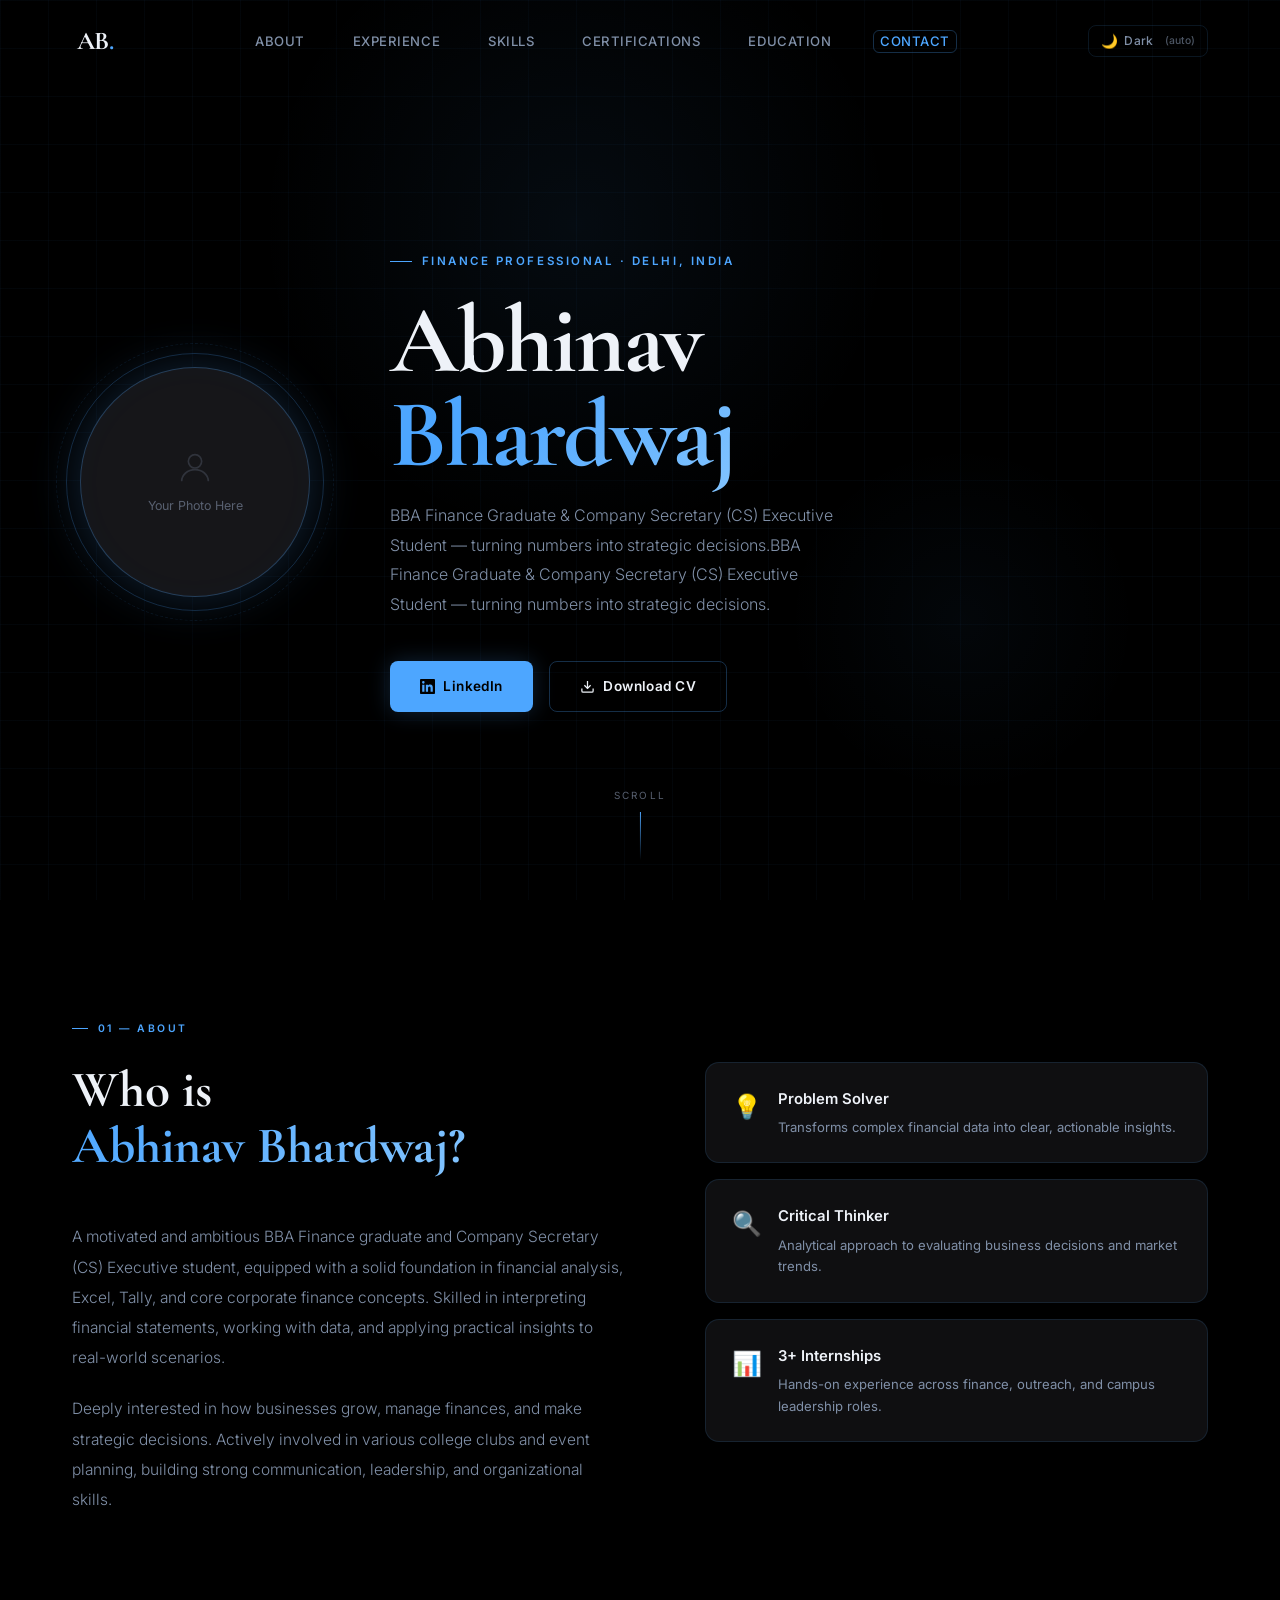
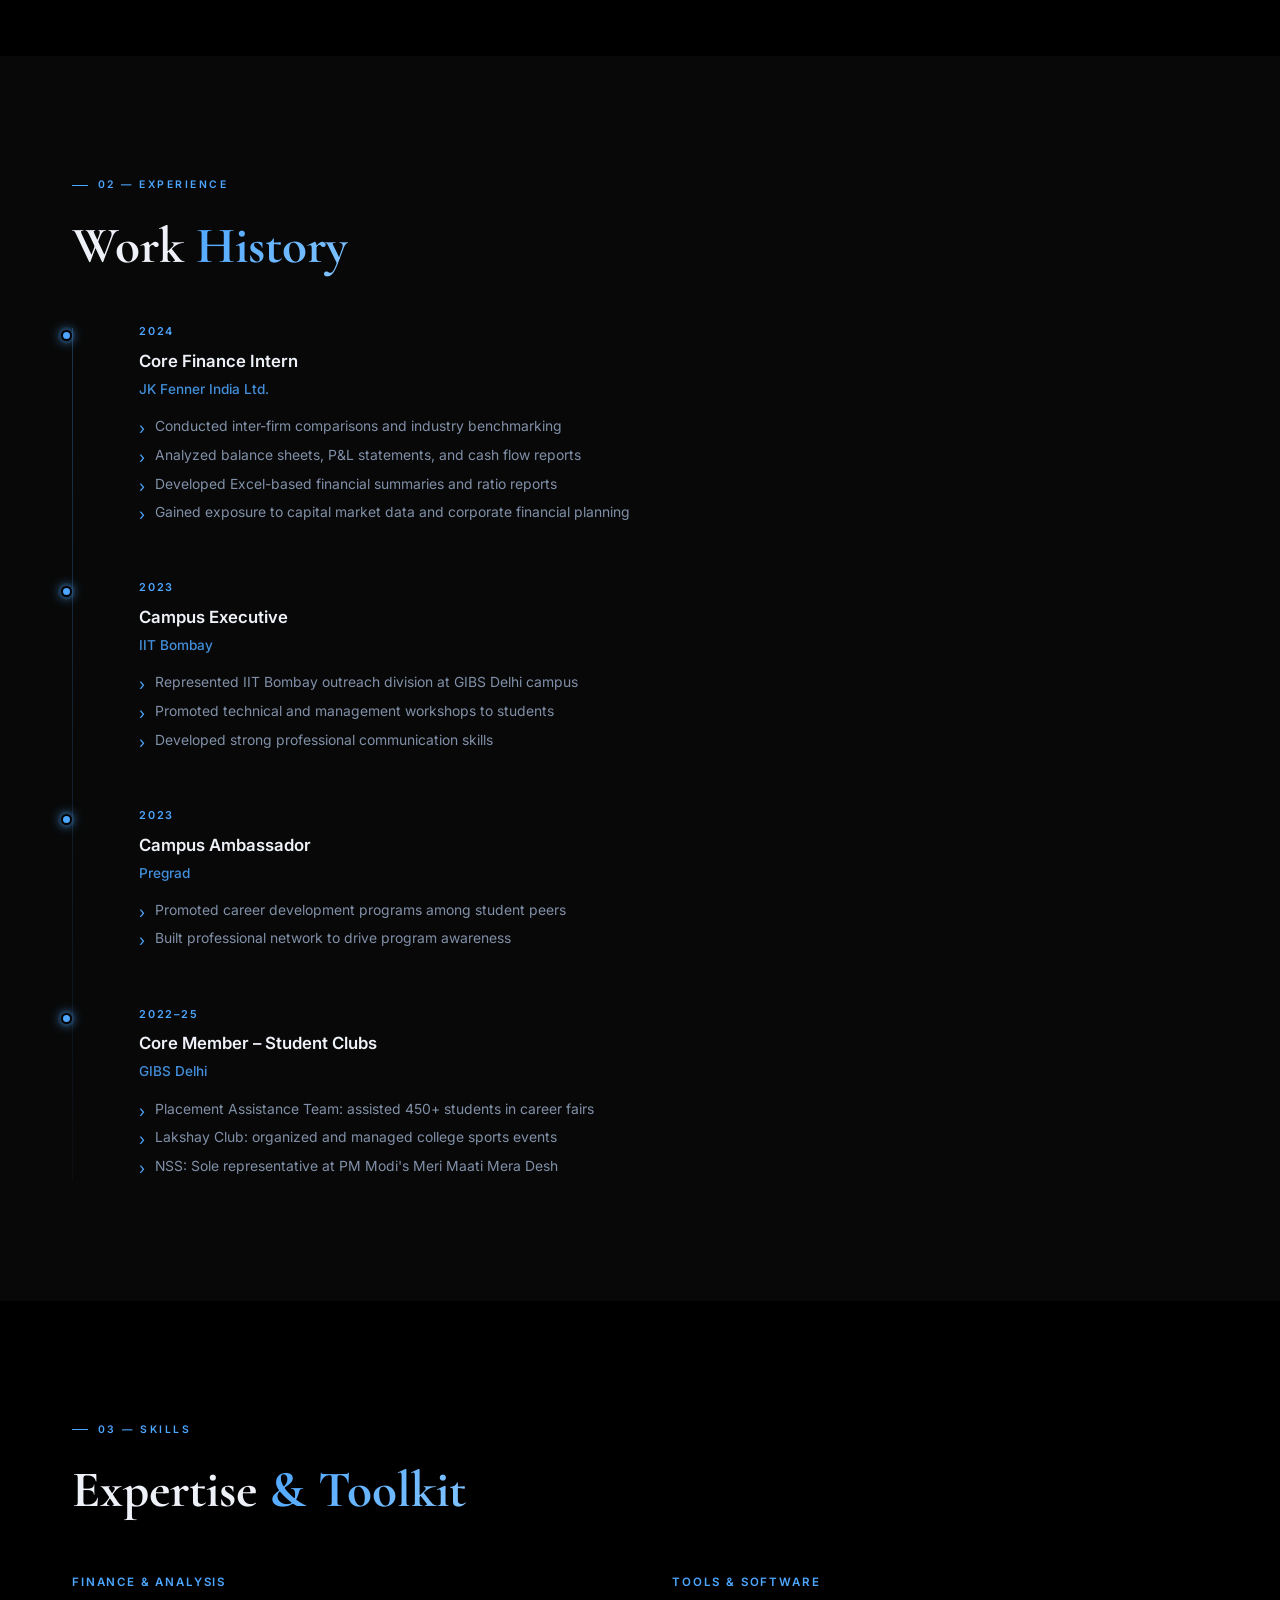
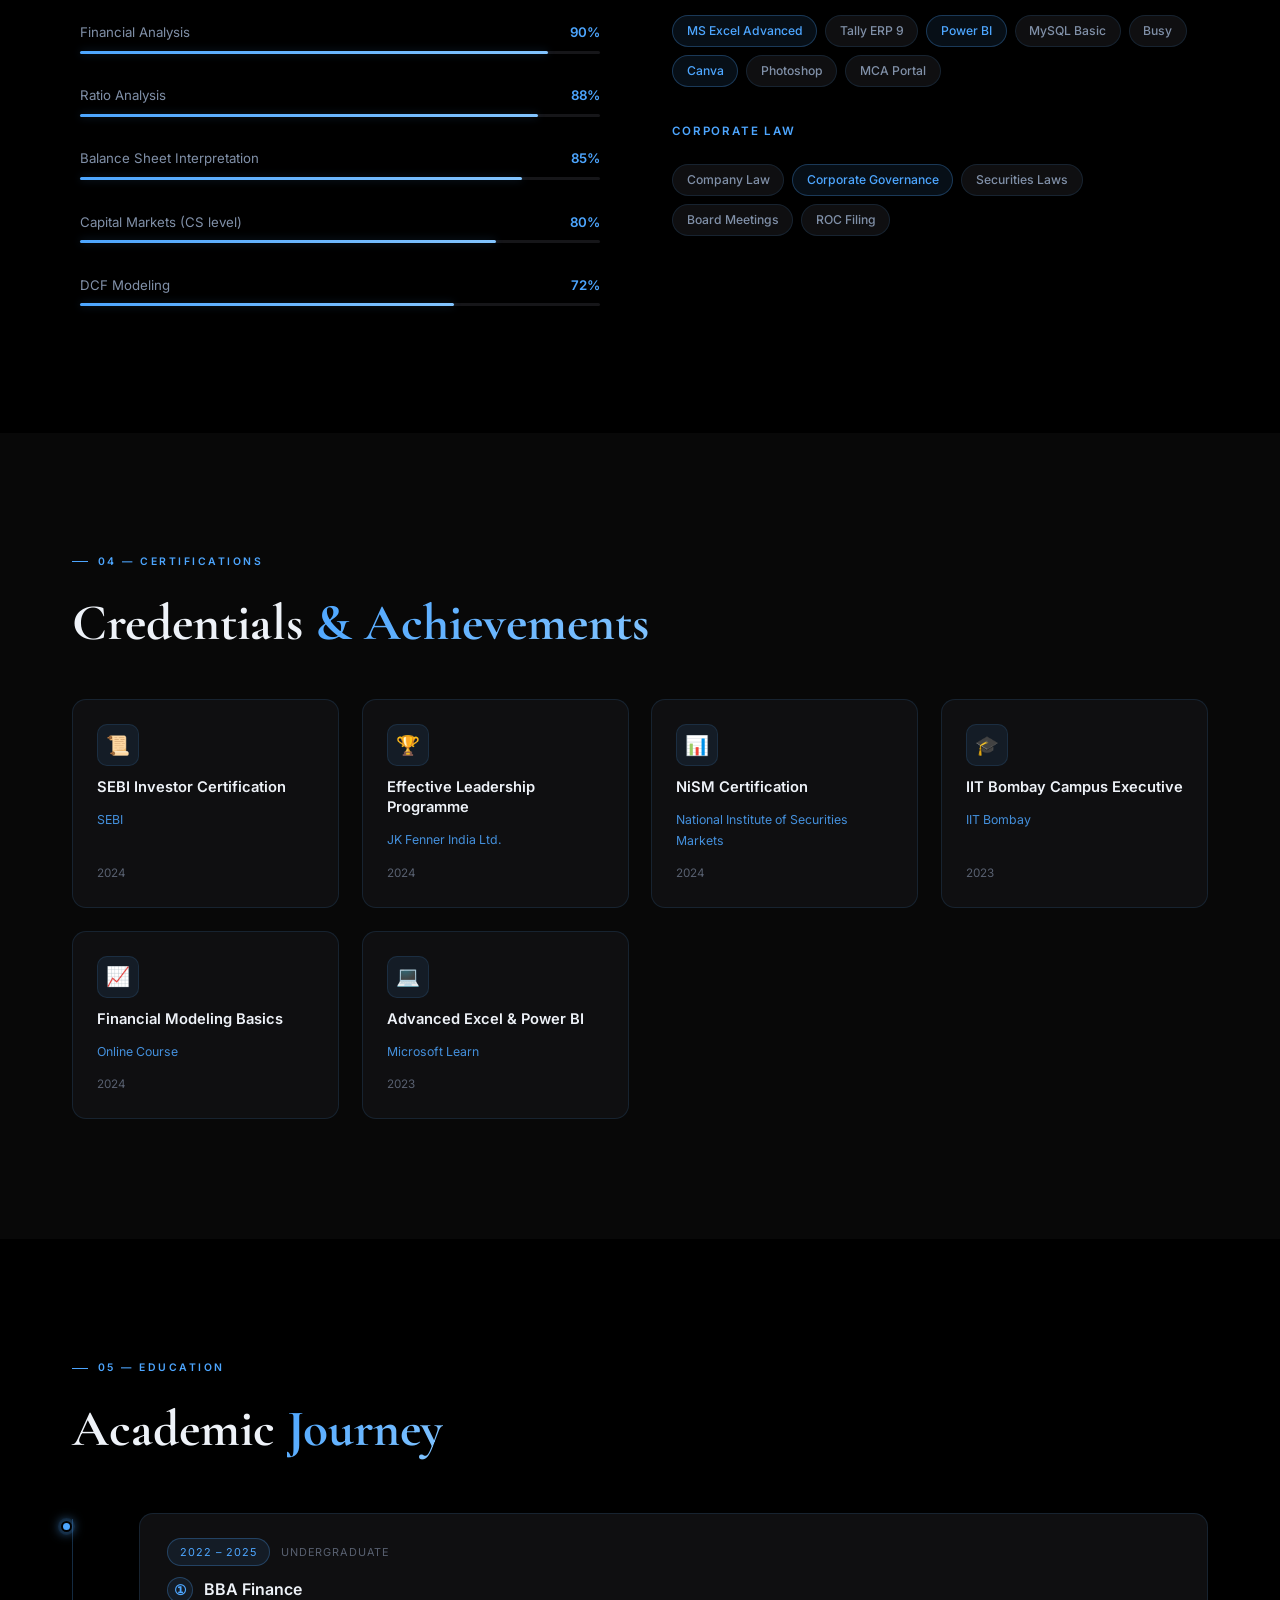
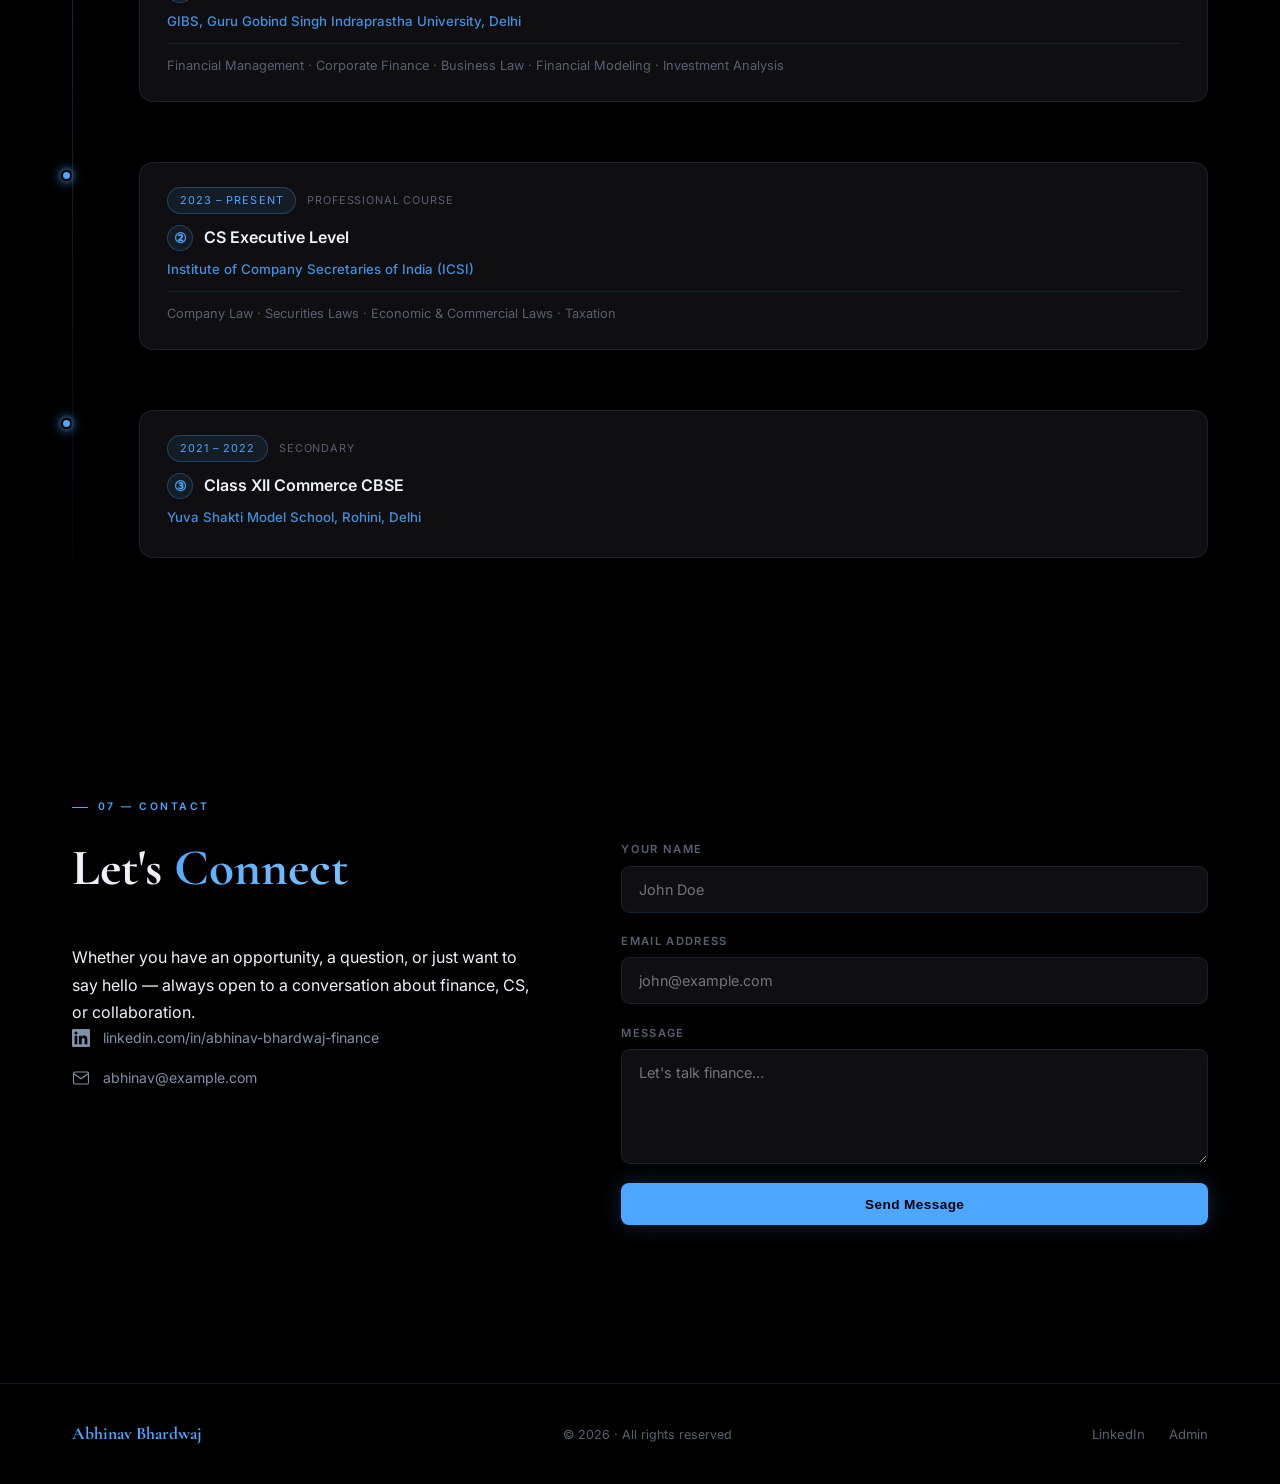
==== commit f3973487: "Rename index (62).html to index.html" ====
--- a/index.html
+++ b/index.html
@@ -732,7 +732,7 @@
           </a>
           <a href="#" class="clink" id="s-contact-email">
             <svg width="18" height="18" viewBox="0 0 24 24" fill="none" stroke="currentColor" stroke-width="1.5"><path d="M4 4h16c1.1 0 2 .9 2 2v12c0 1.1-.9 2-2 2H4c-1.1 0-2-.9-2-2V6c0-1.1.9-2 2-2z"/><polyline points="22,6 12,13 2,6"/></svg>
-            <span id="s-email-txt"><span class="__cf_email__" data-cfemail="3b5a595352555a4d7b5e435a564b575e15585456">[email&#160;protected]</span></span>
+            <span id="s-email-txt">abhinav@example.com</span>
           </a>
         </div>
       </div>
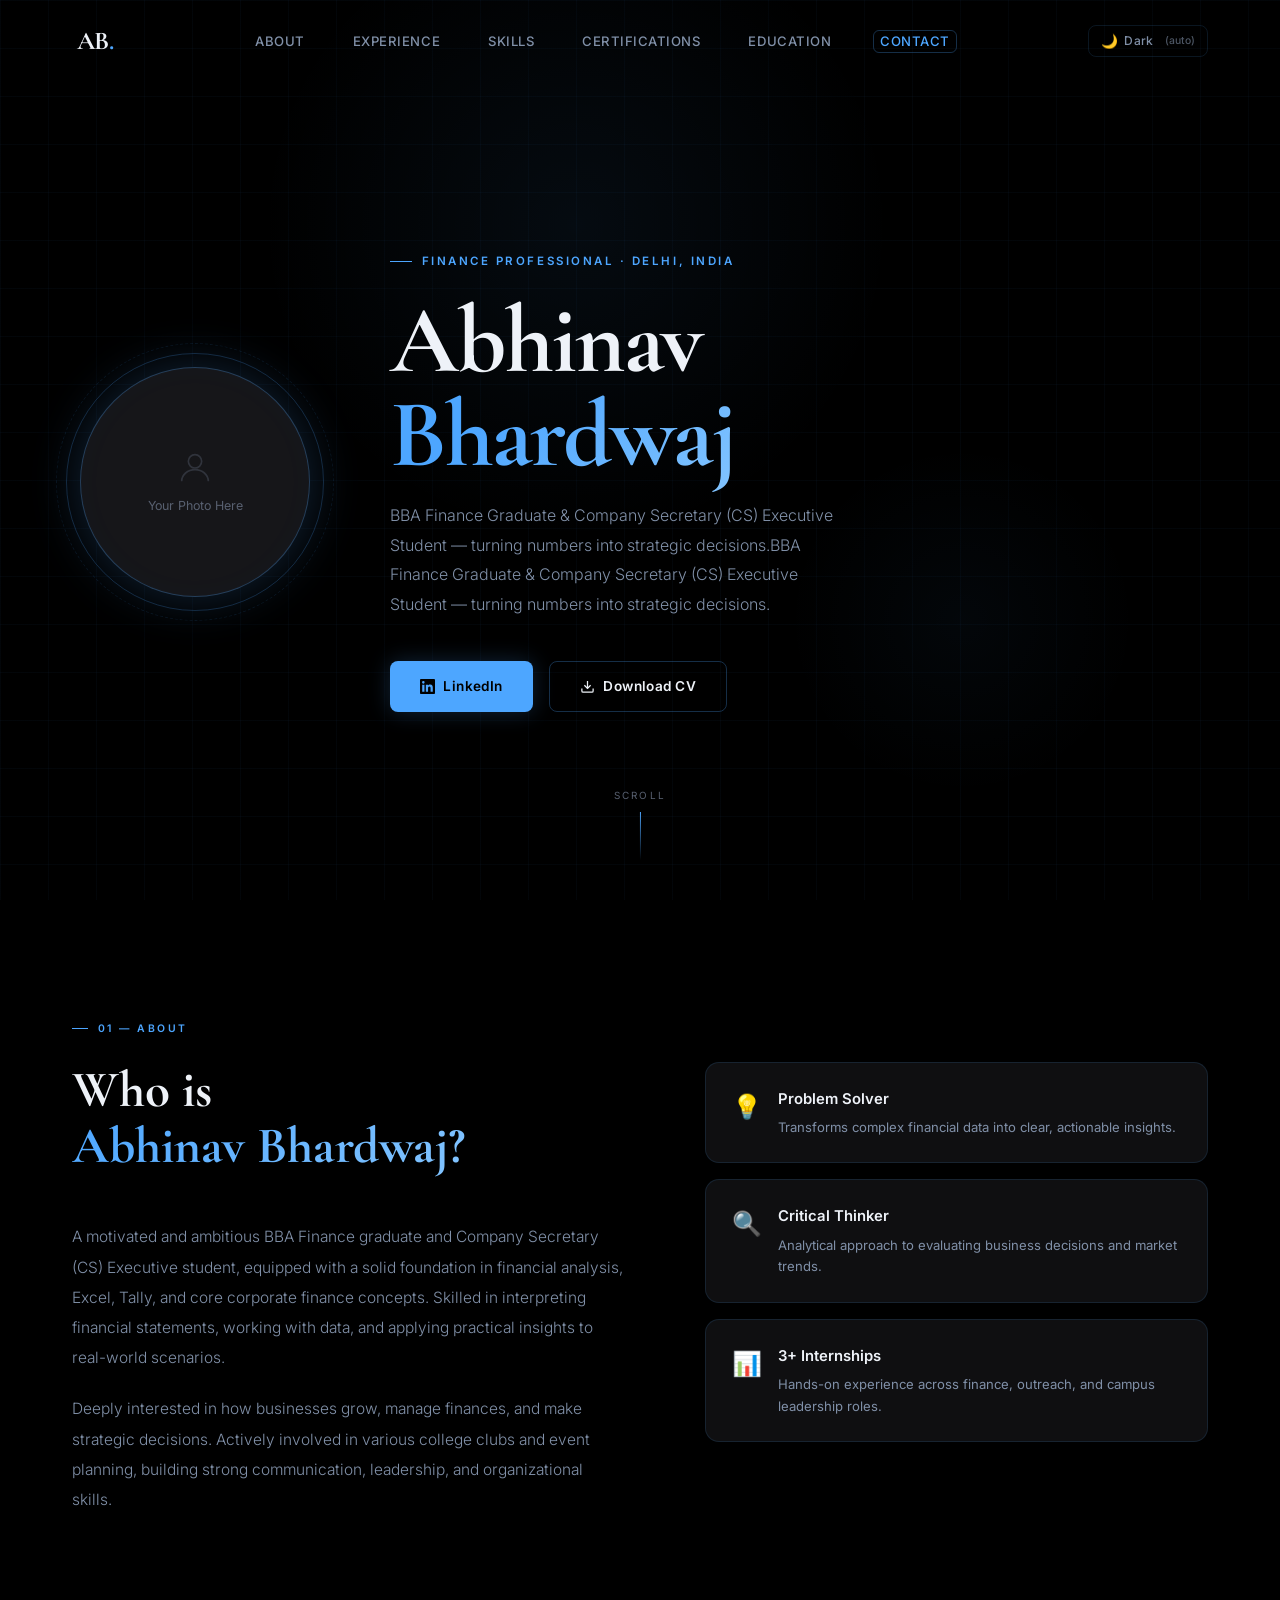
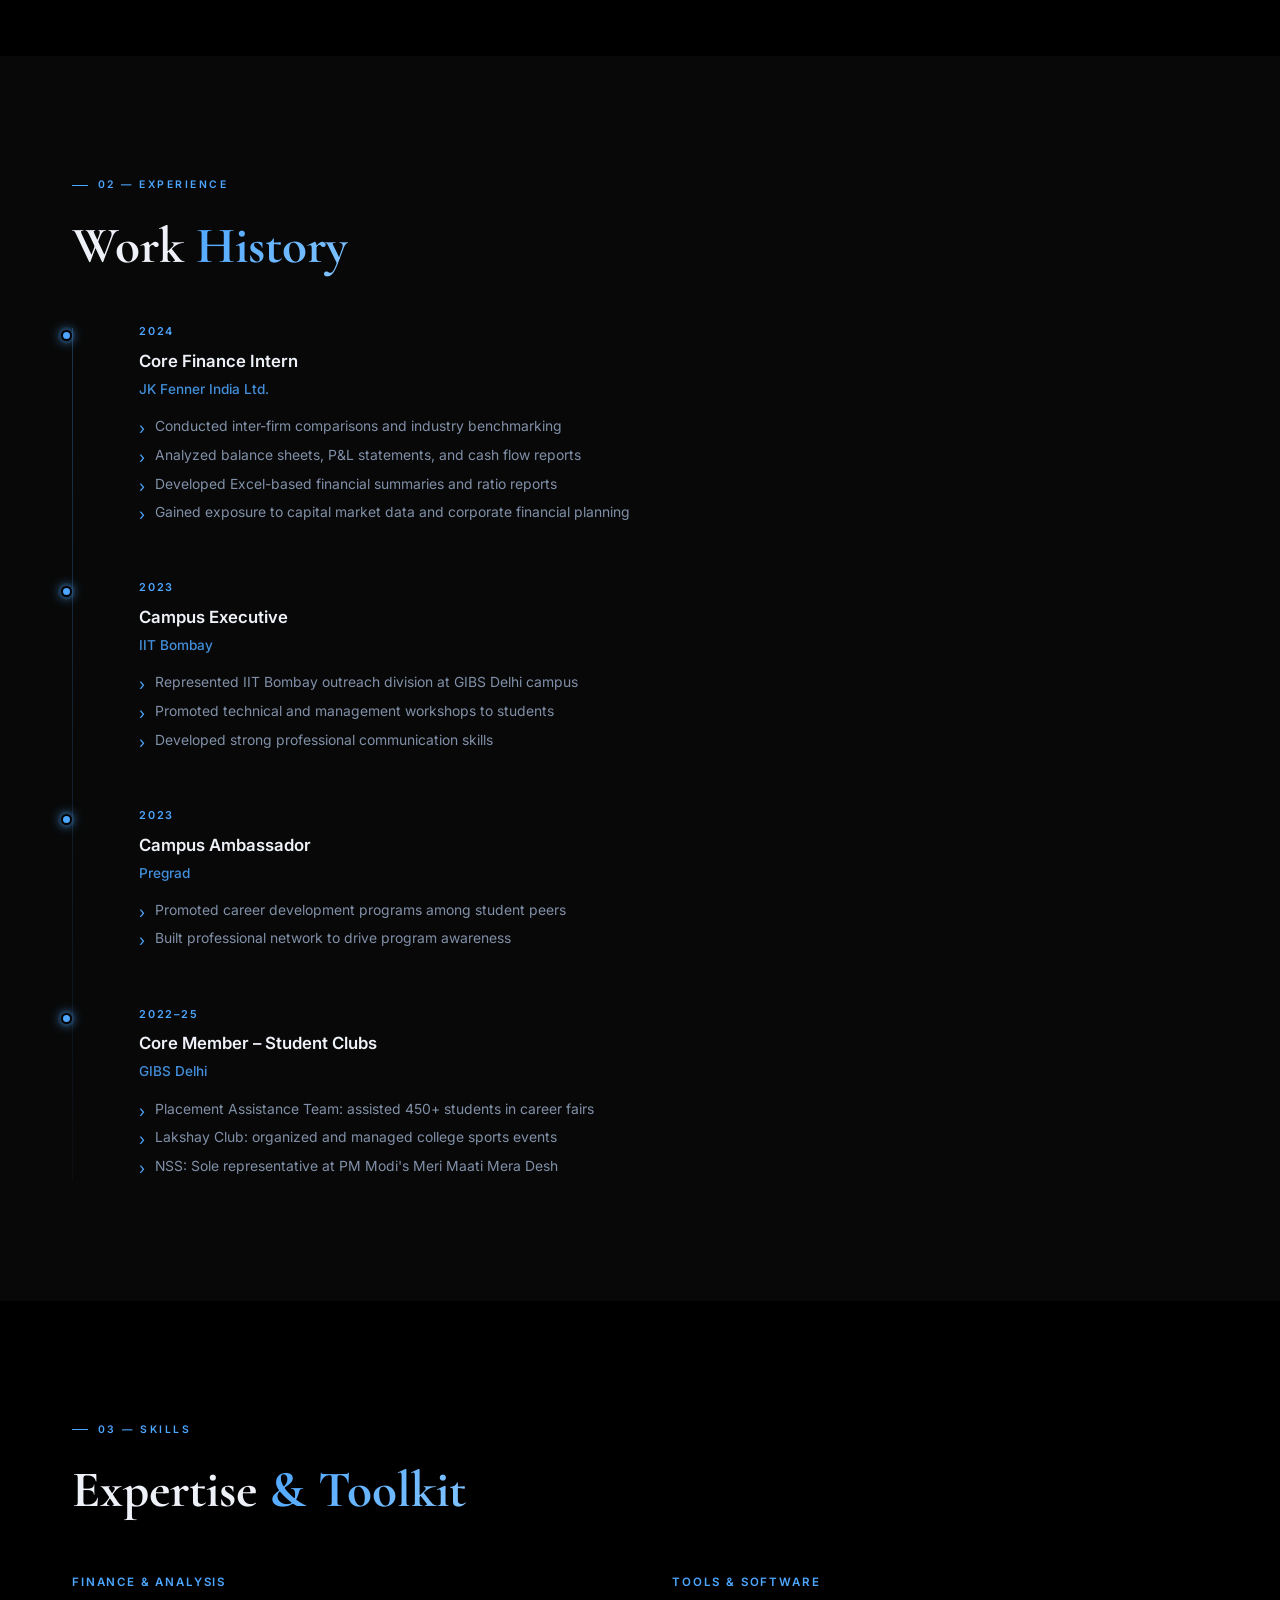
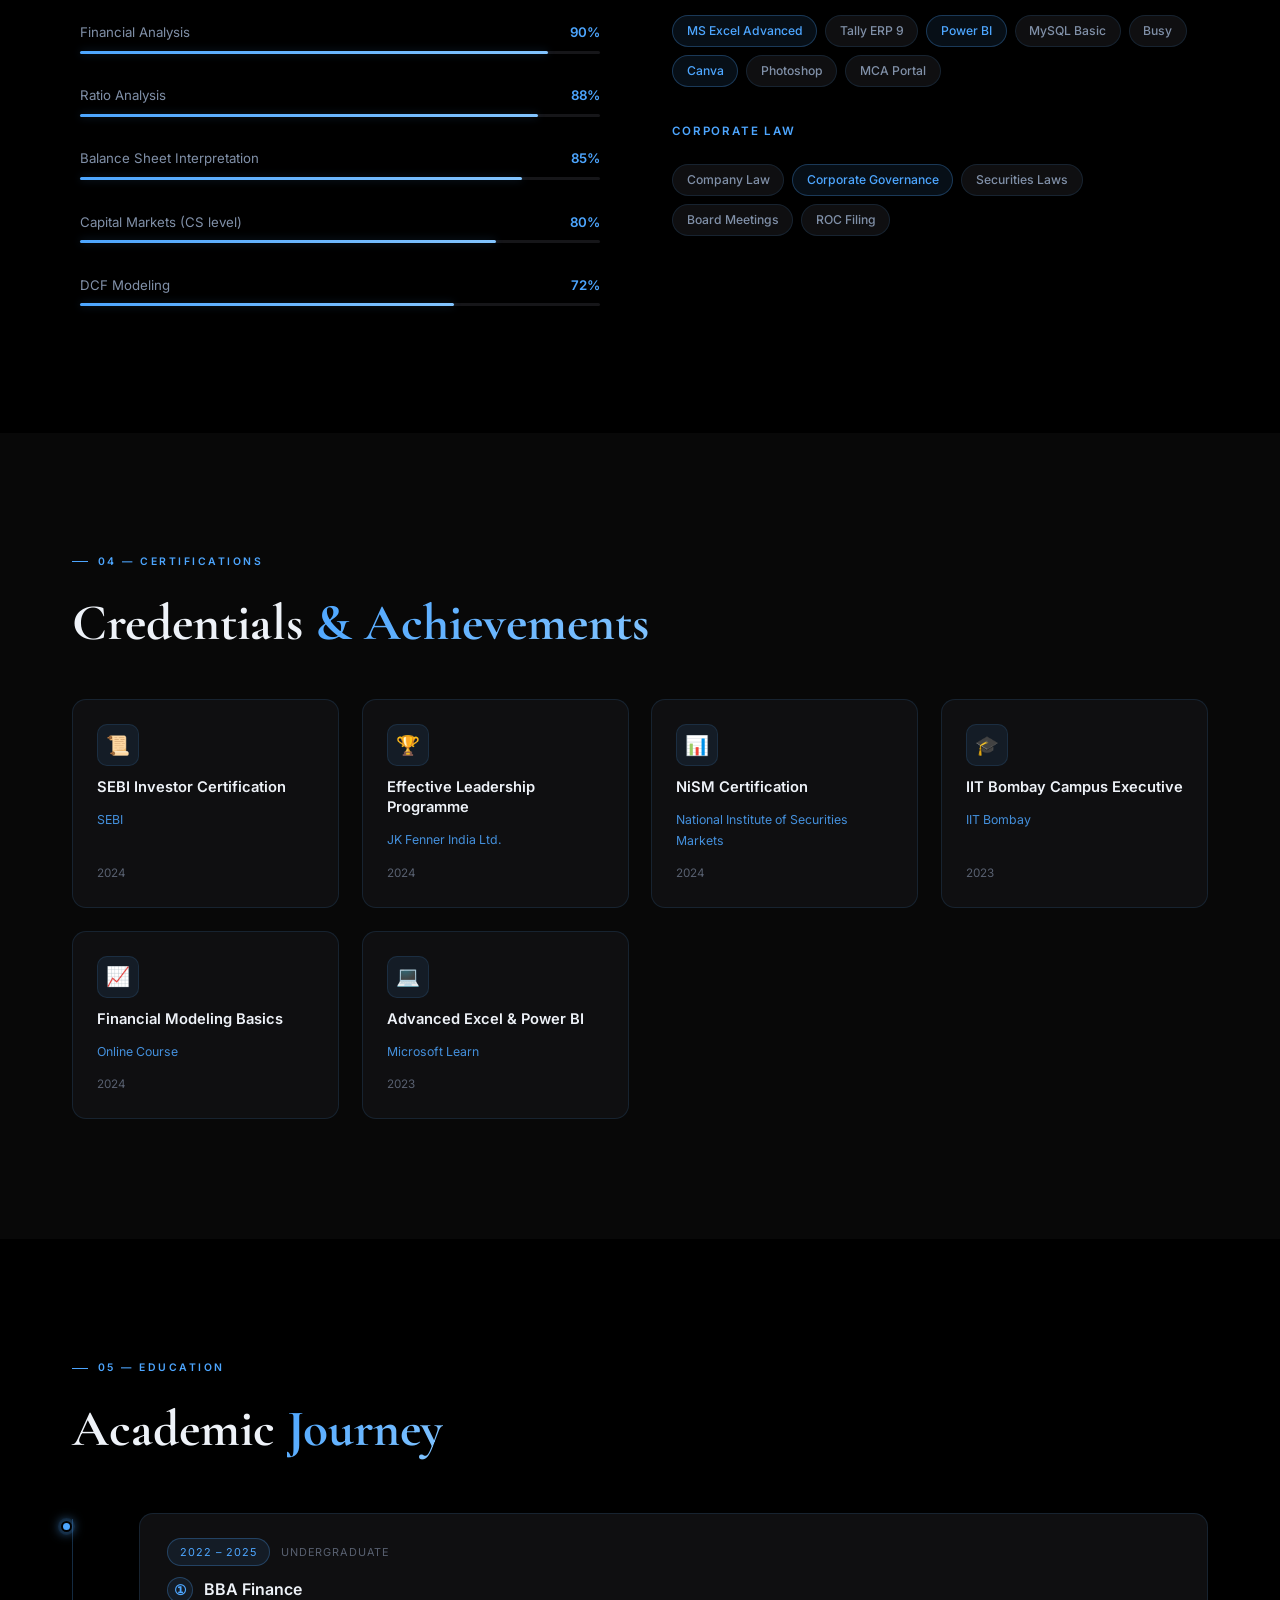
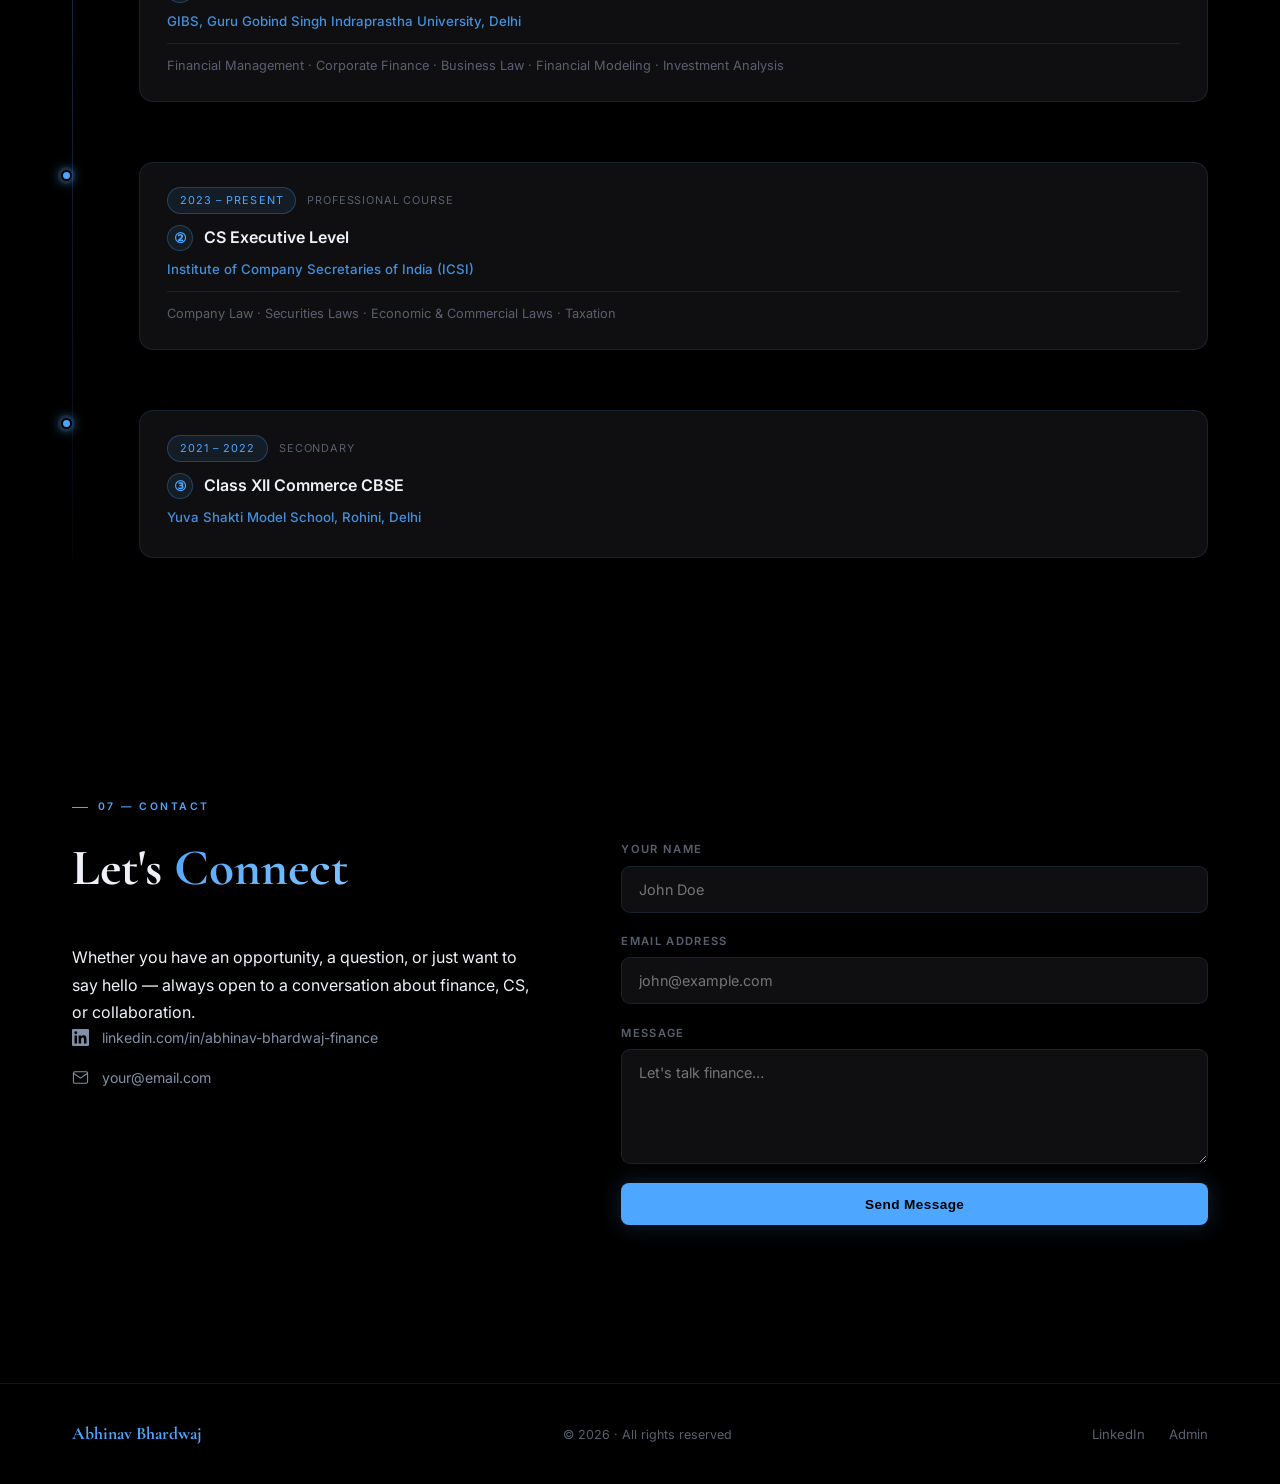
==== commit 244ca8fb: "Rename index (63).html to index.html" ====
--- a/index.html
+++ b/index.html
@@ -725,16 +725,7 @@
       <div class="rv">
         <h2 class="stitle">Let's <span class="accent">Connect</span></h2>
         <p>Whether you have an opportunity, a question, or just want to say hello — always open to a conversation about finance, CS, or collaboration.</p>
-        <div class="contact-links">
-          <a href="https://www.linkedin.com/in/abhinav-bhardwaj-finance/" target="_blank" class="clink">
-            <svg width="18" height="18" viewBox="0 0 24 24" fill="currentColor"><path d="M20.447 20.452h-3.554v-5.569c0-1.328-.027-3.037-1.852-3.037-1.853 0-2.136 1.445-2.136 2.939v5.667H9.351V9h3.414v1.561h.046c.477-.9 1.637-1.85 3.37-1.85 3.601 0 4.267 2.37 4.267 5.455v6.286zM5.337 7.433a2.062 2.062 0 0 1-2.063-2.065 2.064 2.064 0 1 1 2.063 2.065zm1.782 13.019H3.555V9h3.564v11.452zM22.225 0H1.771C.792 0 0 .774 0 1.729v20.542C0 23.227.792 24 1.771 24h20.451C23.2 24 24 23.227 24 22.271V1.729C24 .774 23.2 0 22.222 0h.003z"/></svg>
-            linkedin.com/in/abhinav-bhardwaj-finance
-          </a>
-          <a href="#" class="clink" id="s-contact-email">
-            <svg width="18" height="18" viewBox="0 0 24 24" fill="none" stroke="currentColor" stroke-width="1.5"><path d="M4 4h16c1.1 0 2 .9 2 2v12c0 1.1-.9 2-2 2H4c-1.1 0-2-.9-2-2V6c0-1.1.9-2 2-2z"/><polyline points="22,6 12,13 2,6"/></svg>
-            <span id="s-email-txt">abhinav@example.com</span>
-          </a>
-        </div>
+        <div class="contact-links" id="contact-links-wrap"></div>
       </div>
       <form class="cform rv d1" id="contact-form" onsubmit="submitForm(event)">
         <div class="fgroup"><label>Your Name</label><input type="text" name="name" id="cf-name" placeholder="John Doe" required/></div>
@@ -1120,7 +1111,7 @@
   cvUrl:'#',
   bio1:'A motivated and ambitious BBA Finance graduate and Company Secretary (CS) Executive student, equipped with a solid foundation in financial analysis, Excel, Tally, and core corporate finance concepts. Skilled in interpreting financial statements, working with data, and applying practical insights to real-world scenarios.',
   bio2:'Deeply interested in how businesses grow, manage finances, and make strategic decisions. Actively involved in various college clubs and event planning, building strong communication, leadership, and organizational skills.',
-  email:'abhinav@example.com',
+  email:'your@email.com',
   footerName:'Abhinav Bhardwaj',
   footerCopy:'All rights reserved',
   footerLinks:[
@@ -1132,7 +1123,7 @@
   pwHint:'Default password is admin123',
   contactLinks:[
     {icon:'linkedin',label:'linkedin.com/in/abhinav-bhardwaj-finance',url:'https://www.linkedin.com/in/abhinav-bhardwaj-finance/'},
-    {icon:'email',label:'abhinav@example.com',url:'mailto:abhinav@example.com'}
+    {icon:'email',label:'your@email.com',url:'mailto:your@email.com'}
   ],
   financeSkills:[
     {name:'Financial Analysis',pct:90},
@@ -2127,11 +2118,12 @@
 // ════════════════════════════════════════════════════
 // INIT
 // ════════════════════════════════════════════════════
+// INIT
+// ════════════════════════════════════════════════════
 document.getElementById('yr').textContent=new Date().getFullYear();
 loadD();
 applyData();
-renderContactLinks();
-renderFooterLinks();
+renderCustomSections();
 </script>
 </body>
 </html>
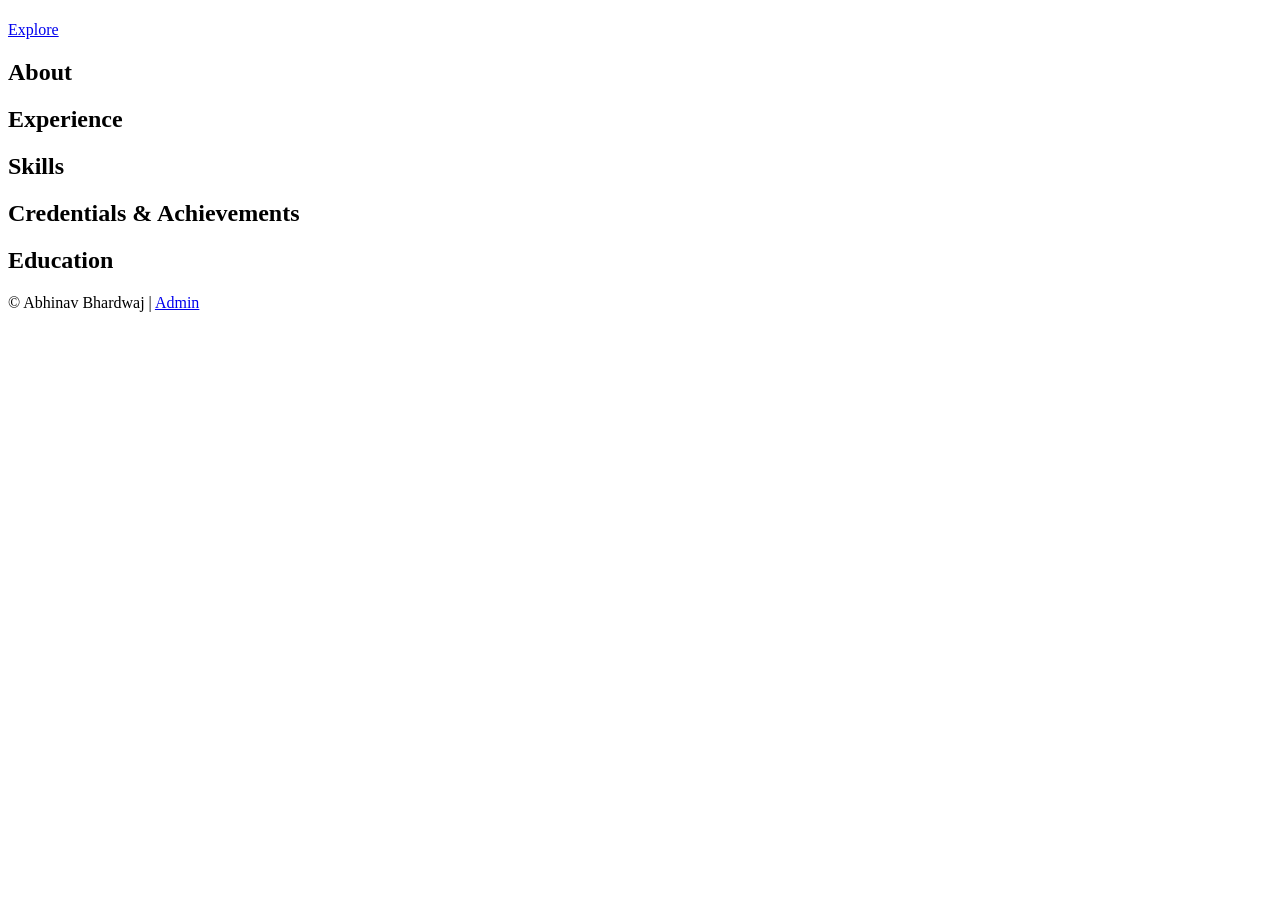
==== commit 33b06f07: "Add files via upload" ====
--- a/index.html
+++ b/index.html
@@ -1,2129 +1,13 @@
 <!DOCTYPE html>
-<html lang="en">
-<head>
-<meta charset="UTF-8"/>
-<meta name="viewport" content="width=device-width,initial-scale=1.0"/>
-<title>Abhinav Bhardwaj | Finance Professional & CS Executive</title>
-<meta name="description" content="Abhinav Bhardwaj – BBA Finance graduate and Company Secretary (CS) Executive student. Expert in financial analysis, Excel, corporate finance, and company law. Delhi, India."/>
-<meta name="keywords" content="Abhinav Bhardwaj, finance professional, company secretary, BBA finance, Delhi, financial analysis, CS executive, GGSIPU, GIBS"/>
-<meta name="author" content="Abhinav Bhardwaj"/>
-<meta name="robots" content="index,follow"/>
-<link rel="canonical" href="https://abhinavbhardwaj.netlify.app/"/>
-<meta property="og:type" content="profile"/>
-<meta property="og:title" content="Abhinav Bhardwaj | Finance Professional"/>
-<meta property="og:description" content="BBA Finance graduate and CS Executive student skilled in financial analysis, Excel, and corporate governance."/>
-<meta name="twitter:card" content="summary_large_image"/>
-<script type="application/ld+json">{"@context":"https://schema.org","@type":"Person","name":"Abhinav Bhardwaj","jobTitle":"Finance Professional & Company Secretary Aspirant","url":"https://abhinavbhardwaj.netlify.app/","sameAs":["https://www.linkedin.com/in/abhinav-bhardwaj-finance/"]}</script>
-<link rel="preconnect" href="https://fonts.googleapis.com"/>
-<link href="https://fonts.googleapis.com/css2?family=Cormorant+Garamond:wght@400;600;700&family=Inter:wght@300;400;500;600&display=swap" rel="stylesheet"/>
-<style>
-/* ── TOKENS ───────────────────────────────────────── */
-:root{
-  --bg:#000;--bg2:#080808;--bg3:#0f0f11;--bg4:#161619;
-  --blue:#4da6ff;--blue2:#82c4ff;--blue3:#1a5fa8;
-  --glow:rgba(77,166,255,.22);--pale:rgba(77,166,255,.09);--pale2:rgba(77,166,255,.05);
-  --w:#eef2f8;--w2:#c8d4e8;--m:#586070;--m2:#8090a8;
-  --bd:rgba(77,166,255,.13);--bd2:rgba(77,166,255,.28);
-  --ok:#3ddc84;--err:#ff5c5c;
-  --fd:'Cormorant Garamond',Georgia,serif;
-  --fb:'Inter',system-ui,sans-serif;
-  --ease:cubic-bezier(.4,0,.2,1);
-  --spring:cubic-bezier(.34,1.56,.64,1);
-  --slow:cubic-bezier(.16,1,.3,1)
-}
-/* ══════════════════════════════════════════════════
-   THEME: OCEAN BLUE
-══════════════════════════════════════════════════ */
-body.violet{
-  --bg:#d6e8f7;--bg2:#c0d9f0;--bg3:#a8c8e8;--bg4:#8eb5d8;
-  --blue:#0369a1;--blue2:#0ea5e9;--blue3:#e0f2fe;
-  --glow:rgba(3,105,161,.22);--pale:rgba(3,105,161,.13);--pale2:rgba(3,105,161,.07);
-  --w:#060f1e;--w2:#0c1f38;--m:#1e4060;--m2:#0f2e50;
-  --bd:rgba(3,105,161,.22);--bd2:rgba(3,105,161,.42);
-  --ok:#047857;--err:#dc2626;
-}
-
-/* ══════════════════════════════════════════════════
-   FROST GLASS — Ocean Blue highlighted elements
-══════════════════════════════════════════════════ */
-body.violet .slabel{
-
-  border:1px solid rgba(255,255,255,.5);border-radius:100px;padding:.22rem .9rem .22rem .7rem;
-  box-shadow:0 2px 8px rgba(0,0,0,.08);color:var(--blue);
-}
-body.violet .skill-gtitle{
-
-  border:1px solid rgba(255,255,255,.45);border-radius:8px;padding:.18rem .75rem;
-  box-shadow:0 2px 6px rgba(0,0,0,.07);color:var(--blue);margin-bottom:1.2rem;
-  width:auto;
-}
-body.violet .tag.hi{
-
-  border-color:rgba(255,255,255,.6);box-shadow:0 2px 8px rgba(0,0,0,.08);color:var(--blue);font-weight:600;
-}
-body.violet .cert-card{
-
-  border-color:rgba(255,255,255,.55);box-shadow:0 4px 18px rgba(0,0,0,.08),inset 0 1px 0 rgba(255,255,255,.6);
-}
-body.violet .cert-card:hover{background:rgba(255,255,255,.62);box-shadow:0 12px 36px rgba(0,0,0,.12),inset 0 1px 0 rgba(255,255,255,.7);}
-body.violet .tcard{
-
-  border-color:rgba(255,255,255,.55);box-shadow:0 4px 18px rgba(0,0,0,.07),inset 0 1px 0 rgba(255,255,255,.6);
-}
-body.violet .tcard:hover{background:rgba(255,255,255,.6);border-color:rgba(255,255,255,.75);box-shadow:0 8px 28px rgba(0,0,0,.1);}
-body.violet .ecard{
-
-  border-color:rgba(255,255,255,.52);box-shadow:0 4px 16px rgba(0,0,0,.07),inset 0 1px 0 rgba(255,255,255,.55);
-}
-body.violet .titem:hover .ecard{background:rgba(255,255,255,.6);border-color:rgba(255,255,255,.72);}
-body.violet .heyebrow{
-
-  border:1px solid rgba(255,255,255,.45);border-radius:100px;padding:.2rem .9rem .2rem .55rem;
-  box-shadow:0 2px 8px rgba(0,0,0,.06);
-}
-body.violet #nav.sc{
-
-  border-bottom:1px solid rgba(255,255,255,.5);box-shadow:0 4px 20px rgba(0,0,0,.08);
-}
-body.violet .acard{
-
-  border-color:rgba(255,255,255,.55);box-shadow:0 4px 18px rgba(0,0,0,.07),inset 0 1px 0 rgba(255,255,255,.6);
-}
-
-/* ══════════════════════════════════════════════════
-   SHARED STYLES — Ocean Blue + Amber
-══════════════════════════════════════════════════ */
-body.violet{background:var(--bg);color:var(--w)}
-body.violet ::selection ::selection{background:var(--blue3);color:var(--w)}
-body.violet ::-webkit-scrollbar-track ::-webkit-scrollbar-track{background:var(--bg2)}
-body.violet ::-webkit-scrollbar-thumb ::-webkit-scrollbar-thumb{background:var(--blue2)}
-body.violet #cg{background:radial-gradient(circle,rgba(3,105,161,.18) 0%,transparent 68%)}
-
-body.violet .logo{color:var(--w)}
-body.violet .navl a .navl a{color:var(--m2)}
-body.violet .navl a:hover{color:var(--blue)}
-body.violet .navl a::after .navl a::after{background:var(--blue)}
-body.violet .nctа .nctа{border-color:var(--blue)!important;color:var(--blue)!important}
-body.violet .nctа:hover .nctа:hover{background:var(--blue)!important;color:#fff!important}
-body.violet .hbtn span .hbtn span{background:var(--w)}
-body.violet .hgrid{background-image:linear-gradient(var(--pale) 1px,transparent 1px),linear-gradient(90deg,var(--pale) 1px,transparent 1px)}
-body.violet .hglow1{background:radial-gradient(ellipse,var(--pale) 0%,transparent 62%)}
-body.violet .hglow2{background:radial-gradient(ellipse,var(--pale2) 0%,transparent 65%)}
-body.violet .heyebrow{color:var(--blue)}
-body.violet .heyebrow::before{background:var(--blue)}
-body.violet .hname{color:var(--w)}
-body.violet .htagline{color:var(--m2)}
-body.violet .hphoto{background:var(--bg3);border-color:var(--bd2);transition:box-shadow .6s}
-body.violet .hphoto:hover{box-shadow:0 0 70px rgba(3,105,161,.5),inset 0 0 30px rgba(3,105,161,.08)}
-body.violet .ring1{border-color:var(--bd2)}
-body.violet .ring2{border-color:var(--bd)}
-body.violet .btnp{background:var(--blue);color:#fff;box-shadow:0 0 20px var(--glow)}
-body.violet .btnp:hover{box-shadow:0 6px 28px var(--glow)}
-body.violet .btno{border-color:var(--bd2);color:var(--w)}
-body.violet .btno:hover{border-color:var(--blue);color:var(--blue);background:var(--pale)}
-body.violet .sec{background:var(--bg)}
-body.violet .secdark{background:var(--bg2)}
-body.violet .slabel{color:var(--blue)}
-body.violet .slabel::before{background:var(--blue)}
-body.violet .stitle{color:var(--w)}
-body.violet .accent{background:linear-gradient(135deg,var(--blue),var(--blue2));-webkit-background-clip:text;-webkit-text-fill-color:transparent;background-clip:text}
-body.violet .about-bio p .about-bio p{color:var(--m2)}
-body.violet .tcard{background:#fff;border-color:var(--bd);box-shadow:0 2px 12px rgba(0,0,0,.05)}
-body.violet .tcard:hover{border-color:var(--bd2);box-shadow:0 8px 30px rgba(0,0,0,.08)}
-body.violet .tcard h3 .tcard h3{color:var(--w)}
-body.violet .tcard p .tcard p{color:var(--m2)}
-body.violet .tline{border-color:var(--bd)}
-body.violet .tdot{background:var(--blue);border-color:var(--bg);box-shadow:0 0 0 3px var(--pale)}
-body.violet .tdate{color:var(--blue)}
-body.violet .ecard{background:#fff;border-color:var(--bd);box-shadow:0 2px 12px rgba(0,0,0,.05)}
-body.violet .titem:hover .ecard .titem:hover .ecard{border-color:var(--bd2);box-shadow:0 8px 30px rgba(0,0,0,.08)}
-body.violet .eyear{background:var(--pale);border-color:var(--bd2);color:var(--blue)}
-body.violet .etype{color:var(--m)}
-body.violet .enum{background:var(--pale);border-color:var(--bd2);color:var(--blue)}
-body.violet .esubs{color:var(--m)}
-body.violet .skill-gtitle{color:var(--blue)}
-body.violet .sbar-label{color:var(--m2)}
-body.violet .sbar-label span:last-child .sbar-label span:last-child{color:var(--blue)}
-body.violet .sbar-track{background:var(--bg3)}
-body.violet .tag{background:#fff;border-color:var(--bd);color:var(--m2)}
-body.violet .tag:hover .tag:hover,body.violet .tag.hi{border-color:var(--blue);color:var(--blue);background:var(--pale)}
-body.violet .cert-card{background:#fff;border-color:var(--bd);box-shadow:0 2px 12px rgba(0,0,0,.05)}
-body.violet .cert-card:hover{border-color:var(--bd2);box-shadow:0 16px 40px rgba(0,0,0,.1)}
-body.violet .cert-icon{background:var(--pale);border-color:var(--bd2)}
-body.violet .cert-name{color:var(--w)}
-body.violet .cert-issuer{color:var(--m2)}
-body.violet .cert-year{color:var(--m)}
-body.violet .clink{color:var(--m2)}
-body.violet .clink:hover{color:var(--blue)}
-body.violet .fgroup label .fgroup label{color:var(--m)}
-body.violet .fgroup input,body.violet .fgroup textarea .fgroup input .fgroup textarea{background:#fff;border-color:var(--bd);color:var(--w)}
-body.violet .fgroup input:focus,body.violet .fgroup textarea:focus .fgroup input:focus .fgroup textarea:focus{border-color:var(--blue);box-shadow:0 0 0 3px var(--pale)}
-body.violet footer footer{border-top-color:var(--bd);background:var(--bg2)}
-body.violet .foot-name{color:var(--blue)}
-body.violet .foot-copy{color:var(--m)}
-body.violet .foot-links a .foot-links a{color:var(--m2)}
-body.violet .foot-links a:hover{color:var(--blue)}
-body.violet #adm-overlay{background:rgba(0,0,0,.45)}
-body.violet .adm-wrap{background:var(--bg);border:1px solid var(--bd)}
-body.violet .login-box{background:#fff;border:1px solid var(--bd);box-shadow:0 20px 60px rgba(0,0,0,.12)}
-body.violet .adm-header{border-bottom-color:var(--bd)}
-body.violet .adm-tab{border-color:var(--bd);color:var(--m2);background:#fff}
-body.violet .adm-tab:hover{border-color:var(--bd2);color:var(--blue)}
-body.violet .adm-tab.on{background:var(--blue);color:#fff;border-color:var(--blue)}
-body.violet .acard{background:#fff;border-color:var(--bd);box-shadow:0 2px 12px rgba(0,0,0,.05)}
-body.violet .acard-title{color:var(--w)}
-body.violet .albl{color:var(--m)}
-body.violet .ainput{background:var(--bg2);border-color:var(--bd);color:var(--w)}
-body.violet .ainput:focus{border-color:var(--blue);background:#fff}
-body.violet .savebtn{background:var(--blue);box-shadow:0 0 14px var(--glow)}
-body.violet .delbtn{color:#dc2626;border-color:#dc2626}
-body.violet .edtbtn{color:var(--m2);border-color:var(--bd)}
-body.violet .adm-hr{background:var(--bd)}
-body.violet .cert-list-item{border-bottom-color:var(--bd)}
-body.violet .cli-name{color:var(--w)}
-body.violet .cli-meta{color:var(--m)}
-body.violet #pw-input{background:var(--bg2);border-color:var(--bd);color:var(--w)}
-body.violet .login-hint{color:var(--m)}
-body.violet #theme-btn{border-color:var(--bd)!important;color:var(--m2)!important}
-#theme-menu{position:absolute;top:calc(100% + 8px);right:0;background:var(--bg3);border:1px solid var(--bd2);border-radius:10px;padding:.4rem;display:none;flex-direction:column;gap:.2rem;z-index:2000;min-width:160px;box-shadow:0 8px 24px rgba(0,0,0,.15)}
-#theme-menu.open{display:flex}
-.theme-opt{padding:.5rem .85rem;border-radius:7px;border:none;background:none;cursor:pointer;font-size:.82rem;font-family:var(--fb);color:var(--w2);text-align:left;transition:background .2s,color .2s;display:flex;align-items:center;gap:.6rem}
-.theme-opt:hover{background:var(--pale);color:var(--blue)}
-.theme-opt.active{background:var(--pale);color:var(--blue);font-weight:600}
-*,*::before,*::after{box-sizing:border-box;margin:0;padding:0}
-html{scroll-behavior:smooth}
-body{font-family:var(--fb);background:var(--bg);color:var(--w);line-height:1.7;overflow-x:hidden;-webkit-font-smoothing:antialiased}
-::selection{background:var(--blue3);color:#fff}
-
-/* ── SCROLLBAR ─────────────────────────────────────── */
-::-webkit-scrollbar{width:4px}
-::-webkit-scrollbar-track{background:var(--bg)}
-::-webkit-scrollbar-thumb{background:var(--blue3);border-radius:2px}
-
-/* ── CURSOR GLOW ───────────────────────────────────── */
-#cg{position:fixed;width:280px;height:280px;border-radius:50%;background:radial-gradient(circle,rgba(77,166,255,.055) 0%,transparent 68%);pointer-events:none;z-index:9998;transform:translate(-50%,-50%);transition:width .4s,height .4s,opacity .4s;opacity:0}
-
-/* ── NAV ───────────────────────────────────────────── */
-#nav{position:fixed;top:0;left:0;right:0;z-index:1000;padding:1.1rem 0;transition:background .5s var(--ease),box-shadow .5s}
-
-.ni{max-width:1200px;margin:0 auto;padding:0 2rem;display:flex;align-items:center;justify-content:space-between}
-.logo{font-family:var(--fd);font-size:1.6rem;font-weight:700;color:var(--w);text-decoration:none;letter-spacing:-.02em}
-.logo em{color:var(--blue);font-style:normal}
-.navl{display:flex;align-items:center;gap:2.2rem;list-style:none}
-.navl a{color:var(--m2);text-decoration:none;font-size:.82rem;font-weight:500;letter-spacing:.04em;text-transform:uppercase;transition:color .3s;position:relative}
-.navl a::after{content:'';position:absolute;bottom:-4px;left:0;width:0;height:1px;background:var(--blue);transition:width .35s var(--ease)}
-.navl a:hover{color:var(--w)}
-.navl a:hover::after{width:100%}
-.nctа{padding:.48rem 1.2rem;border:1px solid var(--bd2);border-radius:6px;color:var(--blue)!important;transition:background .25s,box-shadow .25s,transform .2s!important}
-.nctа:hover{background:var(--blue)!important;color:#000!important;box-shadow:0 0 18px var(--glow);transform:translateY(-1px)!important}
-.nctа::after{display:none!important}
-.hbtn{display:none;flex-direction:column;gap:5px;background:none;border:none;cursor:pointer;padding:4px}
-.hbtn span{display:block;width:22px;height:1.5px;background:var(--w);border-radius:2px;transition:.35s var(--ease);transform-origin:center}
-.hbtn.open span:nth-child(1){transform:translateY(6.5px) rotate(45deg)}
-.hbtn.open span:nth-child(2){opacity:0;transform:scaleX(0)}
-.hbtn.open span:nth-child(3){transform:translateY(-6.5px) rotate(-45deg)}
-
-/* ── HERO ──────────────────────────────────────────── */
-#hero{min-height:100vh;display:flex;align-items:center;justify-content:center;position:relative;overflow:hidden;padding:8rem 2rem 4rem}
-.hbg{position:absolute;inset:0}
-.hgrid{position:absolute;inset:0;background-image:linear-gradient(rgba(77,166,255,.035) 1px,transparent 1px),linear-gradient(90deg,rgba(77,166,255,.035) 1px,transparent 1px);background-size:48px 48px;will-change:transform}
-.hglow1{position:absolute;top:25%;left:45%;transform:translate(-50%,-50%);width:720px;height:720px;background:radial-gradient(ellipse,rgba(77,166,255,.065) 0%,transparent 62%);pointer-events:none}
-.hglow2{position:absolute;bottom:10%;right:10%;width:380px;height:380px;background:radial-gradient(ellipse,rgba(77,166,255,.04) 0%,transparent 65%);pointer-events:none}
-.hinner{position:relative;z-index:1;display:flex;align-items:center;gap:5rem;max-width:1120px;width:100%;flex-wrap:wrap;justify-content:center}
-
-/* Photo */
-.hphoto-wrap{position:relative;flex-shrink:0}
-.hphoto{width:230px;height:230px;border-radius:50%;background:var(--bg4);border:1.5px solid var(--bd2);overflow:hidden;display:flex;align-items:center;justify-content:center;position:relative;z-index:1;box-shadow:0 0 50px var(--glow),inset 0 0 30px rgba(77,166,255,.025);transition:box-shadow .6s}
-.hphoto:hover{box-shadow:0 0 80px rgba(77,166,255,.4),inset 0 0 30px rgba(77,166,255,.04)}
-.hphoto img{width:100%;height:100%;object-fit:cover;display:none}
-.hphoto-placeholder{display:flex;flex-direction:column;align-items:center;gap:.4rem;color:var(--m);font-size:.78rem;text-align:center}
-.hphoto-placeholder svg{opacity:.4}
-.ring1{position:absolute;top:-14px;left:-14px;right:-14px;bottom:-14px;border-radius:50%;border:1px solid rgba(77,166,255,.22);animation:spin 24s linear infinite}
-.ring2{position:absolute;top:-24px;left:-24px;right:-24px;bottom:-24px;border-radius:50%;border:1px dashed rgba(77,166,255,.1);animation:spin 48s linear infinite reverse}
-@keyframes spin{to{transform:rotate(360deg)}}
-
-/* Hero text */
-.htxt{flex:1;min-width:280px}
-.heyebrow{display:flex;align-items:center;gap:.6rem;color:var(--blue);font-size:.72rem;font-weight:600;letter-spacing:.22em;text-transform:uppercase;margin-bottom:1.4rem}
-.heyebrow::before{content:'';width:22px;height:1px;background:var(--blue);flex-shrink:0}
-.hname{font-family:var(--fd);font-size:clamp(3.2rem,7.5vw,6rem);font-weight:700;line-height:.98;color:var(--w);margin-bottom:1.2rem;letter-spacing:-.02em}
-.hname span{background:linear-gradient(135deg,var(--blue) 30%,var(--blue2));-webkit-background-clip:text;-webkit-text-fill-color:transparent;background-clip:text}
-.htagline{font-size:1rem;color:var(--m2);max-width:460px;margin-bottom:2.6rem;line-height:1.85;font-weight:300}
-.hbtns{display:flex;gap:1rem;flex-wrap:wrap}
-.btn{display:inline-flex;align-items:center;gap:.5rem;padding:.82rem 1.9rem;border-radius:8px;font-size:.85rem;font-weight:600;text-decoration:none;cursor:pointer;border:none;letter-spacing:.03em;position:relative;overflow:hidden;transition:transform .25s var(--ease),box-shadow .25s}
-.btn::before{content:'';position:absolute;inset:0;background:rgba(255,255,255,.06);opacity:0;transition:opacity .2s}
-.btn:hover::before{opacity:1}
-.btn:active{transform:scale(.97)!important}
-.btnp{background:var(--blue);color:#000;box-shadow:0 0 22px var(--glow)}
-.btnp:hover{transform:translateY(-3px);box-shadow:0 6px 32px rgba(77,166,255,.45)}
-.btno{border:1px solid var(--bd2);color:var(--w);background:transparent}
-.btno:hover{border-color:var(--blue);color:var(--blue);transform:translateY(-3px);background:var(--pale);box-shadow:0 6px 20px rgba(77,166,255,.1)}
-.scrollhint{position:absolute;bottom:2.5rem;left:50%;transform:translateX(-50%);display:flex;flex-direction:column;align-items:center;gap:.5rem;z-index:1}
-.scrollhint span{font-size:.62rem;letter-spacing:.22em;color:var(--m);text-transform:uppercase}
-.scrollline{width:1px;height:48px;background:linear-gradient(var(--blue),transparent);animation:pulse 2.2s ease-in-out infinite}
-@keyframes pulse{0%,100%{opacity:.2}50%{opacity:.9}}
-
-/* ── SECTIONS ──────────────────────────────────────── */
-.sec{padding:7.5rem 0;background:var(--bg)}
-.secdark{background:var(--bg2)}
-.ct{max-width:1200px;margin:0 auto;padding:0 2rem}
-.slabel{display:flex;align-items:center;gap:.6rem;font-size:.65rem;letter-spacing:.24em;text-transform:uppercase;color:var(--blue);margin-bottom:1.5rem;font-weight:600}
-.slabel::before{content:'';width:16px;height:1px;background:var(--blue)}
-.stitle{font-family:var(--fd);font-size:clamp(2.1rem,4.2vw,3.2rem);font-weight:700;line-height:1.1;margin-bottom:3rem;color:var(--w)}
-.accent{background:linear-gradient(135deg,var(--blue),var(--blue2));-webkit-background-clip:text;-webkit-text-fill-color:transparent;background-clip:text}
-
-/* ── REVEAL ────────────────────────────────────────── */
-.rv{opacity:0;transform:translateY(30px);transition:opacity 1s var(--slow),transform 1s var(--slow);position:relative;}
-.rv.vis{opacity:1;transform:translateY(0)}
-.rv.d1{transition-delay:.12s}.rv.d2{transition-delay:.24s}.rv.d3{transition-delay:.36s}.rv.d4{transition-delay:.48s}
-.fup{opacity:0;transform:translateY(36px);animation:fup .95s var(--slow) forwards}
-.fup.d1{animation-delay:.1s}.fup.d2{animation-delay:.22s}.fup.d3{animation-delay:.34s}
-@keyframes fup{to{opacity:1;transform:translateY(0)}}
-
-/* ── ABOUT ─────────────────────────────────────────── */
-.about-grid{display:grid;grid-template-columns:1.1fr 1fr;gap:5rem;align-items:start}
-.about-bio p{color:var(--m2);margin-bottom:1.3rem;line-height:1.95;font-size:.97rem;font-weight:300}
-.trait-cards{display:flex;flex-direction:column;gap:1rem}
-.tcard{background:var(--bg3);border:1px solid var(--bd);border-radius:14px;padding:1.5rem 1.6rem;display:flex;align-items:flex-start;gap:1rem;transition:border-color .5s,transform .6s var(--spring),box-shadow .5s;cursor:default}
-.tcard:hover{border-color:var(--bd2);transform:translateX(10px);box-shadow:-5px 0 24px rgba(77,166,255,.12),0 8px 30px rgba(0,0,0,.4)}
-.tcard-icon{font-size:1.5rem;flex-shrink:0;transition:transform .55s var(--spring)}
-.tcard:hover .tcard-icon{transform:scale(1.25) rotate(-8deg)}
-.tcard h3{font-size:.93rem;font-weight:600;margin-bottom:.3rem;color:var(--w)}
-.tcard p{font-size:.82rem;color:var(--m2);margin:0;line-height:1.65}
-
-/* ── TIMELINE (Experience & Education) ─────────────── */
-.timeline{position:relative;padding-left:1.8rem}
-.timeline::before{content:'';position:absolute;left:0;top:6px;bottom:0;width:1px;background:linear-gradient(to bottom,var(--bd2) 0%,rgba(77,166,255,.04) 100%)}
-.titem{position:relative;padding:0 0 3.2rem 2.4rem}
-.titem:last-child{padding-bottom:0}
-.tdot{position:absolute;left:-2.46rem;top:.5rem;width:11px;height:11px;border-radius:50%;background:var(--blue);border:2px solid var(--bg);box-shadow:0 0 0 3px var(--pale),0 0 12px var(--blue);transition:transform .4s var(--spring),box-shadow .4s}
-.titem:hover .tdot{transform:scale(1.5);box-shadow:0 0 0 5px var(--pale),0 0 20px var(--blue)}
-.tdate{font-size:.68rem;font-weight:600;color:var(--blue);letter-spacing:.16em;text-transform:uppercase;margin-bottom:.4rem}
-.titem h3{font-size:1.05rem;font-weight:600;color:var(--w);margin-bottom:.15rem;transition:color .3s}
-.titem:hover h3{color:var(--blue)}
-.titem h4{font-size:.85rem;color:var(--blue);font-weight:500;margin-bottom:.7rem;opacity:.85}
-.titem ul{list-style:none}
-.titem ul li{font-size:.87rem;color:var(--m2);padding:.18rem 0 .18rem 1rem;position:relative;line-height:1.65}
-.titem ul li::before{content:'›';position:absolute;left:0;color:var(--blue);font-size:1rem}
-
-/* ── EDUCATION TIMELINE ────────────────────────────── */
-.ecard{background:var(--bg3);border:1px solid var(--bd);border-radius:14px;padding:1.5rem 1.7rem;margin-top:.5rem;transition:border-color .4s,transform .55s var(--spring),box-shadow .4s}
-.titem:hover .ecard{border-color:var(--bd2);transform:translateX(8px);box-shadow:0 12px 36px rgba(0,0,0,.45),-4px 0 16px rgba(77,166,255,.08)}
-.etop{display:flex;align-items:center;gap:.7rem;margin-bottom:.6rem;flex-wrap:wrap}
-.eyear{font-size:.68rem;color:var(--blue);letter-spacing:.1em;text-transform:uppercase;background:var(--pale);border:1px solid var(--bd2);border-radius:100px;padding:.22rem .7rem}
-.etype{font-size:.68rem;color:var(--m);letter-spacing:.08em;text-transform:uppercase}
-.ehead{display:flex;align-items:center;gap:.65rem;margin-bottom:.3rem}
-.enum{width:26px;height:26px;border-radius:50%;background:var(--pale);border:1px solid var(--bd2);color:var(--blue);font-family:var(--fd);font-weight:700;font-size:.85rem;display:flex;align-items:center;justify-content:center;flex-shrink:0;transition:background .35s,transform .4s var(--spring)}
-.titem:hover .enum{background:rgba(77,166,255,.2);transform:scale(1.15)}
-.ecard h3{font-size:1rem;font-weight:600;color:var(--w);transition:color .3s}
-.titem:hover .ecard h3{color:var(--blue)}
-.ecard h4{font-size:.83rem;color:var(--blue);font-weight:500;margin-bottom:.3rem;opacity:.85}
-.ecard p{font-size:.83rem;color:var(--m2)}
-.esubs{margin-top:.65rem;padding-top:.65rem;border-top:1px solid var(--bd);font-size:.8rem;color:var(--m);line-height:1.8}
-
-/* ── SKILLS ────────────────────────────────────────── */
-.skills-grid{display:grid;grid-template-columns:1fr 1fr;gap:4rem}
-.skill-gtitle{font-size:.72rem;font-weight:600;color:var(--blue);letter-spacing:.16em;text-transform:uppercase;margin-bottom:1.4rem}
-.sbars{display:flex;flex-direction:column;gap:1.1rem}
-.sbar-item{padding:.4rem .5rem;border-radius:8px;transition:background .3s}
-.sbar-item:hover{background:rgba(77,166,255,.04)}
-.sbar-item:hover .sbar-label{color:var(--w)}
-.sbar-label{font-size:.83rem;color:var(--m2);display:flex;justify-content:space-between;margin-bottom:.45rem;transition:color .3s}
-.sbar-label span:last-child{color:var(--blue);font-weight:600}
-.sbar-track{height:3px;background:var(--bg4);border-radius:2px;overflow:visible;position:relative}
-.sbar-fill{height:100%;background:linear-gradient(90deg,var(--blue),var(--blue2));border-radius:2px;width:0;transition:width 1.5s var(--slow);box-shadow:0 0 8px var(--glow);position:relative}
-.sbar-fill::after{content:'';position:absolute;right:-1px;top:-2px;width:7px;height:7px;border-radius:50%;background:var(--blue2);box-shadow:0 0 6px var(--blue);opacity:0;transition:opacity .3s}
-.sbar-item:hover .sbar-fill::after{opacity:1}
-.tagcloud{display:flex;flex-wrap:wrap;gap:.5rem}
-.tag{padding:.3rem .85rem;border-radius:100px;font-size:.76rem;font-weight:500;background:var(--bg3);border:1px solid var(--bd);color:var(--m2);transition:border-color .25s,color .25s,background .25s,transform .25s,box-shadow .25s;cursor:default}
-.tag:hover{border-color:var(--blue);color:var(--blue);background:var(--pale);transform:translateY(-2px);box-shadow:0 4px 14px rgba(77,166,255,.15)}
-.tag.hi{border-color:var(--bd2);color:var(--blue);background:var(--pale)}
-.tag.hi:hover{background:rgba(77,166,255,.16);box-shadow:0 4px 18px rgba(77,166,255,.22)}
-
-/* ── CERTIFICATIONS ────────────────────────────────── */
-.cert-grid{display:grid;grid-template-columns:repeat(auto-fill,minmax(240px,1fr));gap:1.4rem}
-.cert-card{background:var(--bg3);border:1px solid var(--bd);border-radius:14px;padding:1.5rem;display:flex;flex-direction:column;gap:.75rem;text-decoration:none;color:inherit;position:relative;overflow:hidden;transition:border-color .35s,transform .45s var(--spring),box-shadow .35s}
-.cert-card::after{content:'';position:absolute;top:0;left:0;right:0;height:1.5px;background:linear-gradient(90deg,transparent 0%,var(--blue) 50%,transparent 100%);opacity:0;transition:opacity .4s}
-.cert-card:hover{border-color:var(--bd2);transform:translateY(-7px);box-shadow:0 22px 50px rgba(0,0,0,.65),0 0 22px rgba(77,166,255,.12)}
-.cert-card:hover::after{opacity:1}
-.cert-icon{width:42px;height:42px;border-radius:10px;background:var(--pale);border:1px solid var(--bd);display:flex;align-items:center;justify-content:center;font-size:1.2rem;transition:transform .45s var(--spring),background .35s}
-.cert-card:hover .cert-icon{transform:rotate(-8deg) scale(1.18);background:rgba(77,166,255,.16)}
-.cert-name{font-weight:600;font-size:.92rem;color:var(--w);transition:color .3s;line-height:1.35}
-.cert-card:hover .cert-name{color:var(--blue)}
-.cert-issuer{font-size:.77rem;color:var(--blue);opacity:.85}
-.cert-year{font-size:.73rem;color:var(--m);margin-top:auto}
-
-/* ── LINKEDIN ───────────────────────────────────────── */
-.li-sub{color:var(--m2);margin-top:-2rem;margin-bottom:2.5rem;font-size:.88rem}
-.li-sub a{color:var(--blue);text-decoration:none}
-.li-sub a:hover{text-decoration:underline}
-.li-grid{display:grid;grid-template-columns:repeat(auto-fill,minmax(285px,1fr));gap:1.4rem}
-.li-card{background:var(--bg3);border:1px solid var(--bd);border-radius:14px;padding:1.5rem;display:flex;flex-direction:column;gap:.9rem;position:relative;overflow:hidden;transition:border-color .35s,transform .45s var(--spring),box-shadow .35s}
-.li-card::before{content:'';position:absolute;bottom:0;left:0;right:0;height:2px;background:linear-gradient(90deg,transparent,var(--blue),transparent);transform:scaleX(0);transition:transform .45s var(--ease)}
-.li-card:hover{border-color:var(--bd2);transform:translateY(-5px);box-shadow:0 18px 40px rgba(0,0,0,.55)}
-.li-card:hover::before{transform:scaleX(1)}
-.li-date{font-size:.68rem;color:var(--blue);letter-spacing:.12em;text-transform:uppercase;font-weight:600}
-.li-text{font-size:.87rem;color:var(--m2);line-height:1.75}
-.li-link{font-size:.78rem;color:var(--blue);text-decoration:none;font-weight:600;margin-top:auto;display:inline-flex;align-items:center;gap:.3rem;transition:letter-spacing .3s,color .2s}
-.li-link:hover{color:var(--blue2);letter-spacing:.04em}
-.li-loader{grid-column:1/-1;text-align:center;padding:3rem;color:var(--m)}
-.li-spinner{width:34px;height:34px;margin:0 auto 1rem;border:1.5px solid var(--bd);border-top-color:var(--blue);border-radius:50%;animation:spin .7s linear infinite}
-.li-setup{grid-column:1/-1;background:var(--bg3);border:1px solid var(--bd);border-radius:14px;padding:2.2rem;text-align:center;max-width:540px;margin:0 auto}
-.li-setup h3{font-size:1rem;font-weight:600;margin-bottom:.8rem}
-.li-setup p,.li-setup li{font-size:.87rem;color:var(--m2);line-height:1.85}
-.li-setup ol{text-align:left;padding-left:1.2rem;margin:.8rem 0 1.2rem}
-.li-setup a{color:var(--blue)}
-
-/* ── CONTACT ────────────────────────────────────────── */
-.contact-grid{display:grid;grid-template-columns:1fr 1.25fr;gap:5rem;align-items:start}
-.contact-info p{color:var(--m2);margin-bottom:2rem;font-size:.95rem;font-weight:300;line-height:1.85}
-.contact-links{display:flex;flex-direction:column;gap:1rem}
-.clink{display:flex;align-items:center;gap:.8rem;color:var(--m2);text-decoration:none;font-size:.88rem;transition:color .3s,padding-left .35s var(--spring)}
-.clink svg{transition:transform .4s var(--spring)}
-.clink:hover{color:var(--blue);padding-left:6px}
-.clink:hover svg{transform:scale(1.25) rotate(-5deg)}
-.cform{display:flex;flex-direction:column;gap:1.2rem}
-.fgroup{display:flex;flex-direction:column;gap:.4rem}
-.fgroup label{font-size:.7rem;font-weight:600;color:var(--m);text-transform:uppercase;letter-spacing:.12em}
-.fgroup input,.fgroup textarea{background:var(--bg3);border:1px solid var(--bd);border-radius:9px;padding:.88rem 1.05rem;color:var(--w);font-family:var(--fb);font-size:.9rem;outline:none;resize:vertical;width:100%;transition:border-color .35s,box-shadow .35s,background .3s}
-.fgroup input:hover,.fgroup textarea:hover{border-color:rgba(77,166,255,.28)}
-.fgroup input:focus,.fgroup textarea:focus{border-color:var(--blue);box-shadow:0 0 0 3px var(--pale),0 0 18px rgba(77,166,255,.07);background:rgba(77,166,255,.025)}
-.fnote{font-size:.8rem;color:var(--ok);text-align:center;min-height:1.2rem}
-.fw{width:100%;justify-content:center}
-
-/* ── FOOTER ─────────────────────────────────────────── */
-footer{padding:2.2rem 0;border-top:1px solid var(--bd)}
-.foot-inner{display:flex;align-items:center;justify-content:space-between;flex-wrap:wrap;gap:1rem}
-.foot-name{font-family:var(--fd);font-weight:700;color:var(--blue);font-size:1.1rem}
-.foot-copy{font-size:.78rem;color:var(--m)}
-.foot-links{display:flex;gap:1.5rem}
-.foot-links a{color:var(--m);text-decoration:none;font-size:.82rem;transition:color .25s,letter-spacing .25s}
-.foot-links a:hover{color:var(--blue);letter-spacing:.03em}
-
-/* ═══════════════════════════════════════════════════
-   ADMIN PANEL — Full no-code editor
-═══════════════════════════════════════════════════ */
-#adm-overlay{display:none;position:fixed;inset:0;background:#000;z-index:9999;overflow-y:auto}
-.adm-wrap{max-width:980px;margin:0 auto;padding:2rem}
-.adm-header{display:flex;justify-content:space-between;align-items:center;padding-bottom:1.5rem;border-bottom:1px solid var(--bd);margin-bottom:2rem}
-.adm-header h2{font-family:var(--fd);font-size:1.6rem;font-weight:700}
-.adm-header h2 em{color:var(--blue);font-style:normal}
-.adm-header-right{display:flex;gap:1rem;align-items:center}
-.adm-header-right a{color:var(--blue);font-size:.82rem;text-decoration:none}
-.adm-header-right a:hover{text-decoration:underline}
-
-/* Login */
-.adm-login{min-height:100vh;display:flex;align-items:center;justify-content:center}
-.login-box{background:var(--bg2);border:1px solid var(--bd);border-radius:18px;padding:2.8rem;width:360px;text-align:center;box-shadow:0 0 60px rgba(77,166,255,.07)}
-.login-box h2{font-family:var(--fd);font-size:1.5rem;margin-bottom:.3rem}
-.login-box p{font-size:.85rem;color:var(--m2);margin-bottom:2rem}
-.login-box input{width:100%;padding:.82rem 1rem;margin-bottom:1rem;background:var(--bg3);border:1px solid var(--bd);border-radius:9px;color:var(--w);font-family:var(--fb);font-size:.9rem;outline:none;transition:border-color .3s}
-.login-box input:focus{border-color:var(--blue)}
-.login-err{color:var(--err);font-size:.82rem;margin-top:.6rem;min-height:1.2rem}
-.login-hint{color:var(--m);font-size:.76rem;margin-top:1rem}
-
-/* Tabs */
-.adm-tabs{display:flex;gap:.5rem;flex-wrap:wrap;margin-bottom:2.5rem}
-.adm-tab{padding:.52rem 1.3rem;border-radius:8px;border:1px solid var(--bd);background:none;color:var(--m2);font-family:var(--fb);font-size:.82rem;cursor:pointer;transition:all .25s}
-.adm-tab:hover{border-color:var(--bd2);color:var(--w)}
-.adm-tab.on{background:var(--blue);color:#000;border-color:var(--blue);font-weight:700}
-.adm-page{display:none}
-.adm-page.on{display:block}
-
-/* Cards inside admin */
-.acard{background:var(--bg2);border:1px solid var(--bd);border-radius:14px;padding:1.8rem;margin-bottom:1.5rem}
-.acard-title{font-size:.7rem;color:var(--blue);text-transform:uppercase;letter-spacing:.14em;font-weight:600;margin-bottom:1.4rem}
-.albl{display:block;font-size:.74rem;color:var(--m2);text-transform:uppercase;letter-spacing:.08em;font-weight:500;margin-bottom:.38rem}
-.ainput{width:100%;padding:.8rem 1rem;margin-bottom:1.1rem;background:var(--bg3);border:1px solid var(--bd);border-radius:9px;color:var(--w);font-family:var(--fb);font-size:.88rem;outline:none;transition:border-color .25s}
-.ainput:focus{border-color:var(--blue)}
-textarea.ainput{resize:vertical}
-.savebtn{padding:.72rem 1.8rem;background:var(--blue);color:#000;border:none;border-radius:9px;font-weight:700;font-size:.88rem;cursor:pointer;transition:background .2s,box-shadow .2s,transform .2s;box-shadow:0 0 16px var(--glow)}
-.savebtn:hover{background:var(--blue2);transform:translateY(-1px)}
-.savebtn:active{transform:scale(.97)}
-.delbtn{padding:.42rem .95rem;background:none;color:var(--err);border:1px solid var(--err);border-radius:7px;font-family:var(--fb);font-size:.78rem;cursor:pointer;transition:all .2s}
-.delbtn:hover{background:var(--err);color:#fff}
-.edtbtn{padding:.4rem .9rem;background:none;color:var(--m2);border:1px solid var(--bd);border-radius:7px;font-family:var(--fb);font-size:.78rem;cursor:pointer;transition:all .2s;margin-right:.4rem}
-.edtbtn:hover{border-color:var(--blue);color:var(--blue)}
-.smsg{color:var(--ok);font-size:.82rem;margin-left:.8rem;display:none}
-.gr2{display:grid;grid-template-columns:1fr 1fr;gap:1rem}
-.adm-hr{border:none;border-top:1px solid var(--bd);margin:1.5rem 0}
-/* Cert list */
-.cert-list-item{display:flex;align-items:center;justify-content:space-between;background:var(--bg3);border:1px solid var(--bd);border-radius:9px;padding:.85rem 1.1rem;margin-bottom:.7rem}
-.cli-left{display:flex;align-items:center;gap:.75rem}
-.cli-icon{font-size:1.2rem}
-.cli-name{font-size:.88rem;font-weight:500}
-.cli-meta{font-size:.74rem;color:var(--m)}
-/* Section editor */
-.section-editor-fields{display:flex;flex-direction:column;gap:.2rem}
-/* Password */
-.pw-msg{font-size:.82rem;margin-top:.7rem;min-height:1.2rem}
-/* Status badge */
-.sbadge{display:inline-flex;align-items:center;gap:.4rem;padding:.26rem .75rem;border-radius:100px;font-size:.74rem;font-weight:600}
-.sbadge.ok{background:rgba(61,220,132,.1);color:var(--ok)}
-.sbadge.no{background:rgba(255,92,92,.1);color:var(--err)}
-.dot{width:7px;height:7px;border-radius:50%}
-.dot.g{background:var(--ok);animation:pulse 1.8s infinite}
-.dot.r{background:var(--err)}
-
-/* ── RESPONSIVE ─────────────────────────────────────── */
-/* ══════════════════════════════════════════════════
-   FROST GLASS HOVER — headings & section titles
-══════════════════════════════════════════════════ */
-/* ── Base structure (all themes) ── */
-.stitle{position:relative;display:inline-block;cursor:default;isolation:isolate;}
-.stitle::after{
-  content:'';position:absolute;inset:-6px -12px;border-radius:12px;
-  background:transparent;border:1px solid transparent;
-  transition:background .35s,border-color .35s,box-shadow .35s;
-  pointer-events:none;z-index:1;
-}
-.slabel{cursor:default;width:fit-content;position:relative;isolation:isolate;
-  transition:background .3s,box-shadow .3s,padding .3s;}
-.skill-gtitle{cursor:default;display:inline-block;width:fit-content;position:relative;
-  isolation:isolate;transition:background .3s,box-shadow .3s,padding .3s,border-radius .3s;}
-.navl a{border-radius:6px;padding:.15rem .4rem;}
-.logo{border-radius:6px;padding:.1rem .3rem;transition:background .3s,box-shadow .3s;}
-.heyebrow{transition:background .3s,box-shadow .3s,border-radius .3s,padding .3s;}
-
-/* ── Dark theme hover — natural, no box, just colour shift ── */
-.stitle:hover::after{background:transparent;border-color:transparent;box-shadow:none;}
-.stitle:hover{color:var(--blue2);}
-.slabel:hover{color:var(--blue2);letter-spacing:.28em;}
-.skill-gtitle:hover{color:var(--blue2);}
-.navl a:hover{color:var(--w);}
-.logo:hover{color:var(--blue);}
-.heyebrow:hover{color:var(--blue2);letter-spacing:.26em;}
-
-/* ── Ocean Blue — natural colour shift on hover, NO blur ── */
-body.violet .stitle:hover::after{background:transparent;border-color:transparent;box-shadow:none;}
-body.violet .stitle:hover{color:var(--blue);}
-body.violet .slabel:hover{color:var(--blue);letter-spacing:.28em;}
-body.violet .skill-gtitle:hover{color:var(--blue);letter-spacing:.2em;}
-body.violet .navl a:hover{color:var(--blue);}
-body.violet .logo:hover{color:var(--blue);}
-body.violet .heyebrow:hover{color:var(--blue);letter-spacing:.26em;}
-
-/* ── CUSTOM SECTIONS ───────────────────────────── */
-.custom-sec{padding:5rem 0 0}
-.custom-sec .ct{max-width:1200px;margin:0 auto;padding:0 2rem}
-.custom-sec-body{font-size:.97rem;color:var(--m2);line-height:1.95;font-weight:300;max-width:720px;white-space:pre-wrap}
-body.violet .custom-sec-body,body.violet .custom-sec .stitle{color:var(--m2)}
-
-@media(max-width:900px){
-  .about-grid,.skills-grid,.contact-grid{grid-template-columns:1fr;gap:2.5rem}
-  .hinner{flex-direction:column;gap:2.5rem;text-align:center}
-  .htagline{margin-inline:auto}
-  .hbtns{justify-content:center}
-  .heyebrow{justify-content:center}
-  .scrollhint{display:none}
-}
-@media(max-width:680px){
-  .navl{display:none;flex-direction:column;position:absolute;top:66px;left:0;right:0;background:rgba(0,0,0,.97);backdrop-filter:blur(20px);padding:1.5rem 2rem;gap:1.2rem}
-  .navl.open{display:flex}
-  .hbtn{display:flex}
-  .hphoto{width:170px;height:170px}
-  .ring1{top:-10px;left:-10px;right:-10px;bottom:-10px}
-  .ring2{top:-18px;left:-18px;right:-18px;bottom:-18px}
-  .sec{padding:4.5rem 0}
-  .gr2{grid-template-columns:1fr}
-}
-@media(prefers-reduced-motion:reduce){
-  *{animation-duration:.01ms!important;transition-duration:.01ms!important}
-}
-</style>
-</head>
+<html><head><meta charset="UTF-8"><meta name="viewport" content="width=device-width,initial-scale=1">
+<title>Abhinav Bhardwaj | Finance Professional</title>
+<link rel="stylesheet" href="css/style.css"></head>
 <body>
-<div id="cg"></div>
-
-<!-- NAV -->
-<nav id="nav">
-  <div class="ni">
-    <a href="#hero" class="logo">AB<em>.</em></a>
-    <ul class="navl" id="navl">
-      <li><a href="#about">About</a></li>
-      <li><a href="#experience">Experience</a></li>
-      <li><a href="#skills">Skills</a></li>
-      <li><a href="#certifications">Certifications</a></li>
-      <li><a href="#education">Education</a></li>
-      <li><a href="#contact" class="nctа">Contact</a></li>
-    </ul>
-    <div style="display:flex;align-items:center;gap:.5rem">
-      <div style="position:relative">
-        <button id="theme-btn" onclick="toggleThemeMenu(event)" title="Change theme" style="background:none;border:1px solid var(--bd);border-radius:8px;padding:.42rem .75rem;cursor:pointer;color:var(--m2);font-size:.85rem;font-family:var(--fb);font-weight:500;transition:all .3s;display:flex;align-items:center;gap:.4rem">
-          <span id="theme-icon">🌙</span><span id="theme-label" style="font-size:.75rem;letter-spacing:.03em">Dark</span><span id="auto-ind" style="font-size:.65rem;opacity:.6;margin-left:.3rem">(auto)</span>
-        </button>
-        <div id="theme-menu">
-          <button class="theme-opt" onclick="applyTheme('dark',true)">🌙 Dark</button>
-          <button class="theme-opt" onclick="applyTheme('violet',true)">🌊 Ocean Blue</button>
-          <div style="height:1px;background:var(--bd);margin:.3rem 0"></div>
-          <button class="theme-opt" onclick="sessionStorage.removeItem('pf_theme_override');applyTheme(getAutoTheme(),false)" style="font-size:.76rem;opacity:.8">🔄 Reset to Auto</button>
-        </div>
-      </div>
-      <button class="hbtn" id="hbtn" aria-label="Menu"><span></span><span></span><span></span></button>
-    </div>
-  </div>
-</nav>
-
-<!-- HERO -->
-<section id="hero">
-  <div class="hbg">
-    <div class="hgrid" id="hgrid"></div>
-    <div class="hglow1"></div>
-    <div class="hglow2"></div>
-  </div>
-  <div class="hinner">
-    <div class="hphoto-wrap">
-      <div class="hphoto" id="hphoto">
-        <div class="hphoto-placeholder" id="hph-placeholder">
-          <svg width="40" height="40" viewBox="0 0 24 24" fill="none" stroke="currentColor" stroke-width="1"><circle cx="12" cy="8" r="4"/><path d="M4 20c0-4 3.6-7 8-7s8 3 8 7"/></svg>
-          <span>Your Photo Here</span>
-        </div>
-        <img id="hphoto-img" src="" alt="Abhinav Bhardwaj"/>
-      </div>
-      <div class="ring1"></div>
-      <div class="ring2"></div>
-    </div>
-    <div class="htxt">
-      <p class="heyebrow fup" id="s-eyebrow">Finance Professional · Delhi, India</p>
-      <h1 class="hname fup d1">Abhinav<br/><span id="s-name-accent">Bhardwaj</span></h1>
-      <p class="htagline fup d2" id="s-tagline">BBA Finance Graduate &amp; Company Secretary (CS) Executive Student — turning numbers into strategic decisions.</p>
-      <div class="hbtns fup d3">
-        <a href="https://www.linkedin.com/in/abhinav-bhardwaj-finance/" target="_blank" class="btn btnp" id="s-linkedin-btn">
-          <svg width="15" height="15" viewBox="0 0 24 24" fill="currentColor"><path d="M20.447 20.452h-3.554v-5.569c0-1.328-.027-3.037-1.852-3.037-1.853 0-2.136 1.445-2.136 2.939v5.667H9.351V9h3.414v1.561h.046c.477-.9 1.637-1.85 3.37-1.85 3.601 0 4.267 2.37 4.267 5.455v6.286zM5.337 7.433a2.062 2.062 0 0 1-2.063-2.065 2.064 2.064 0 1 1 2.063 2.065zm1.782 13.019H3.555V9h3.564v11.452zM22.225 0H1.771C.792 0 0 .774 0 1.729v20.542C0 23.227.792 24 1.771 24h20.451C23.2 24 24 23.227 24 22.271V1.729C24 .774 23.2 0 22.222 0h.003z"/></svg>
-          LinkedIn
-        </a>
-        <a href="#" class="btn btno" id="s-cv-btn">
-          <svg width="15" height="15" viewBox="0 0 24 24" fill="none" stroke="currentColor" stroke-width="2"><path d="M21 15v4a2 2 0 0 1-2 2H5a2 2 0 0 1-2-2v-4"/><polyline points="7 10 12 15 17 10"/><line x1="12" y1="15" x2="12" y2="3"/></svg>
-          Download CV
-        </a>
-      </div>
-    </div>
-  </div>
-  <div class="scrollhint"><span>Scroll</span><div class="scrollline"></div></div>
-</section>
-
-<!-- ABOUT -->
-<section id="about" class="sec">
-  <div class="ct">
-    <div class="slabel">01 — About</div>
-    <div class="about-grid">
-      <div class="about-bio rv">
-        <h2 class="stitle">Who is<br/><span class="accent">Abhinav Bhardwaj?</span></h2>
-        <p id="s-bio1">A motivated and ambitious BBA Finance graduate and Company Secretary (CS) Executive student, equipped with a solid foundation in financial analysis, Excel, Tally, and core corporate finance concepts. Skilled in interpreting financial statements, working with data, and applying practical insights to real-world scenarios.</p>
-        <p id="s-bio2">Deeply interested in how businesses grow, manage finances, and make strategic decisions. Actively involved in various college clubs and event planning, building strong communication, leadership, and organizational skills.</p>
-      </div>
-      <div class="trait-cards" id="trait-cards-wrap"></div>
-    </div>
-  </div>
-</section>
-
-<!-- EXPERIENCE -->
-<section id="experience" class="sec secdark">
-  <div class="ct">
-    <div class="slabel">02 — Experience</div>
-    <h2 class="stitle rv">Work <span class="accent">History</span></h2>
-    <div class="timeline" id="exp-timeline">
-      <div class="titem rv">
-        <div class="tdot"></div>
-        <div class="tdate">2024</div>
-        <h3>Core Finance Intern</h3><h4>JK Fenner India Ltd.</h4>
-        <ul><li>Conducted inter-firm comparisons and industry benchmarking</li><li>Analyzed balance sheets, P&L statements, and cash flow reports</li><li>Developed Excel-based financial summaries and ratio reports</li><li>Gained exposure to capital market data and corporate financial planning</li></ul>
-      </div>
-      <div class="titem rv d1">
-        <div class="tdot"></div>
-        <div class="tdate">2023</div>
-        <h3>Campus Executive</h3><h4>IIT Bombay</h4>
-        <ul><li>Represented IIT Bombay outreach division at GIBS Delhi campus</li><li>Promoted technical and management workshops to students</li><li>Developed strong professional communication skills</li></ul>
-      </div>
-      <div class="titem rv d2">
-        <div class="tdot"></div>
-        <div class="tdate">2023</div>
-        <h3>Campus Ambassador</h3><h4>Pregrad</h4>
-        <ul><li>Promoted career development programs among student peers</li><li>Built professional network to drive program awareness</li></ul>
-      </div>
-      <div class="titem rv d3">
-        <div class="tdot"></div>
-        <div class="tdate">2022–25</div>
-        <h3>Core Member – Student Clubs</h3><h4>GIBS Delhi</h4>
-        <ul><li>Placement Assistance Team: assisted 450+ students in career fairs</li><li>Lakshay Club: organized and managed college sports events</li><li>NSS: Sole representative at PM Modi's Meri Maati Mera Desh</li></ul>
-      </div>
-    </div>
-  </div>
-</section>
-
-<!-- SKILLS -->
-<section id="skills" class="sec">
-  <div class="ct">
-    <div class="slabel">03 — Skills</div>
-    <h2 class="stitle rv">Expertise <span class="accent">&amp; Toolkit</span></h2>
-    <div class="skills-grid">
-      <div class="rv">
-        <div class="skill-gtitle">Finance &amp; Analysis</div>
-        <div class="sbars" id="finance-bars"></div>
-      </div>
-      <div class="rv d1">
-        <div class="skill-gtitle">Tools &amp; Software</div>
-        <div class="tagcloud" id="tools-cloud" style="margin-bottom:1.8rem"></div>
-        <div class="skill-gtitle">Corporate Law</div>
-        <div class="tagcloud" id="law-cloud"></div>
-      </div>
-    </div>
-  </div>
-</section>
-
-<!-- CERTIFICATIONS -->
-<section id="certifications" class="sec secdark">
-  <div class="ct">
-    <div class="slabel">04 — Certifications</div>
-    <h2 class="stitle rv">Credentials <span class="accent">&amp; Achievements</span></h2>
-    <div class="cert-grid" id="cert-grid"></div>
-  </div>
-</section>
-
-<!-- EDUCATION -->
-<section id="education" class="sec">
-  <div class="ct">
-    <div class="slabel">05 — Education</div>
-    <h2 class="stitle rv">Academic <span class="accent">Journey</span></h2>
-    <div class="timeline">
-      <div class="titem rv">
-        <div class="tdot"></div>
-        <div class="ecard">
-          <div class="etop"><span class="eyear">2022 – 2025</span><span class="etype">Undergraduate</span></div>
-          <div class="ehead"><div class="enum">①</div><h3>BBA Finance</h3></div>
-          <h4>GIBS, Guru Gobind Singh Indraprastha University, Delhi</h4>
-          <div class="esubs">Financial Management · Corporate Finance · Business Law · Financial Modeling · Investment Analysis</div>
-        </div>
-      </div>
-      <div class="titem rv d1">
-        <div class="tdot"></div>
-        <div class="ecard">
-          <div class="etop"><span class="eyear">2023 – Present</span><span class="etype">Professional Course</span></div>
-          <div class="ehead"><div class="enum">②</div><h3>CS Executive Level</h3></div>
-          <h4>Institute of Company Secretaries of India (ICSI)</h4>
-          <div class="esubs">Company Law · Securities Laws · Economic &amp; Commercial Laws · Taxation</div>
-        </div>
-      </div>
-      <div class="titem rv d2">
-        <div class="tdot"></div>
-        <div class="ecard">
-          <div class="etop"><span class="eyear">2021 – 2022</span><span class="etype">Secondary</span></div>
-          <div class="ehead"><div class="enum">③</div><h3>Class XII Commerce CBSE</h3></div>
-          <h4>Yuva Shakti Model School, Rohini, Delhi</h4>
-        </div>
-      </div>
-    </div>
-  </div>
-</section>
-
-
-<!-- CONTACT -->
-<section id="contact" class="sec">
-  <div class="ct">
-    <div class="slabel">07 — Contact</div>
-    <div class="contact-grid">
-      <div class="rv">
-        <h2 class="stitle">Let's <span class="accent">Connect</span></h2>
-        <p>Whether you have an opportunity, a question, or just want to say hello — always open to a conversation about finance, CS, or collaboration.</p>
-        <div class="contact-links" id="contact-links-wrap"></div>
-      </div>
-      <form class="cform rv d1" id="contact-form" onsubmit="submitForm(event)">
-        <div class="fgroup"><label>Your Name</label><input type="text" name="name" id="cf-name" placeholder="John Doe" required/></div>
-        <div class="fgroup"><label>Email Address</label><input type="email" name="email" id="cf-email" placeholder="john@example.com" required/></div>
-        <div class="fgroup"><label>Message</label><textarea name="message" id="cf-message" rows="5" placeholder="Let's talk finance…" required></textarea></div>
-        <button type="submit" class="btn btnp fw" id="submit-btn">Send Message</button>
-        <p class="fnote" id="fnote"></p>
-      </form>
-    </div>
-  </div>
-</section>
-
-<!-- CUSTOM SECTIONS -->
-<div id="custom-sections-wrap"></div>
-
-<!-- FOOTER -->
-<footer>
-  <div class="ct foot-inner">
-    <span class="foot-name" id="foot-name">Abhinav Bhardwaj</span>
-    <span class="foot-copy" id="foot-copy">© <span id="yr"></span> · All rights reserved</span>
-    <div class="foot-links" id="foot-links-wrap">
-      <!-- rendered dynamically -->
-      <a href="#" onclick="openAdmin();return false" style="color:var(--m);font-size:.82rem">Admin</a>
-    </div>
-  </div>
-</footer>
-
-<!-- ═══════════════════════════════════════════════════
-     ADMIN PANEL
-═══════════════════════════════════════════════════ -->
-<div id="adm-overlay">
-  <!-- LOGIN -->
-  <div id="adm-login" class="adm-login">
-    <div class="login-box">
-      <div style="font-size:2rem;margin-bottom:.5rem">🔐</div>
-      <h2>Admin Panel</h2>
-      <p>Abhinav Bhardwaj Portfolio</p>
-      <div style="position:relative;margin-bottom:1rem">
-          <input type="password" id="pw-input" placeholder="Enter password" onkeydown="if(event.key==='Enter')doLogin()" style="width:100%;padding:.82rem 2.8rem .82rem 1rem;background:var(--bg3);border:1px solid var(--bd);border-radius:9px;color:var(--w);font-family:var(--fb);font-size:.9rem;outline:none;transition:border-color .3s;box-sizing:border-box"/>
-          <button type="button" onclick="togglePwVis('pw-input',this)" style="position:absolute;right:.75rem;top:50%;transform:translateY(-50%);background:none;border:none;cursor:pointer;color:var(--m2);font-size:1.1rem;padding:0;line-height:1">👁</button>
-        </div>
-      <button class="savebtn" style="width:100%" onclick="doLogin()">Sign In</button>
-      <p class="login-err" id="login-err"></p>
-      <p class="login-hint" id="login-hint-txt">Hint: <span id="pw-hint-display">Default password is admin123</span></p>
-    </div>
-  </div>
-
-  <!-- PANEL -->
-  <div id="adm-panel" style="display:none">
-    <div class="adm-wrap">
-      <div class="adm-header">
-        <h2>Portfolio <em>Admin</em></h2>
-        <div class="adm-header-right">
-          <a href="#" onclick="closeAdmin();return false">← View Site</a>
-          <button class="delbtn" onclick="doLogout()">Logout</button>
-        </div>
-      </div>
-
-      <div class="adm-tabs">
-        <button class="adm-tab on" onclick="swTab('hero',this)">🏠 Hero</button>
-        <button class="adm-tab" onclick="swTab('about',this)">👤 About</button>
-        <button class="adm-tab" onclick="swTab('skills',this)">🛠️ Skills</button>
-        <button class="adm-tab" onclick="swTab('certs',this)">📜 Certifications</button>
-        <button class="adm-tab" onclick="swTab('general',this)">⚙️ General</button>
-        <button class="adm-tab" onclick="swTab('linkedin',this)">🔗 LinkedIn</button>
-        <button class="adm-tab" onclick="swTab('photo',this)">📷 Photo</button>
-        <button class="adm-tab" onclick="swTab('sections',this)">📋 Sections</button>
-        <button class="adm-tab" onclick="swTab('security',this)">🔒 Security</button>
-      </div>
-
-      <!-- HERO TAB -->
-      <div class="adm-page on" id="adm-hero">
-        <div class="acard">
-          <div class="acard-title">Hero Section Text</div>
-          <label class="albl">Eyebrow text (small line above name)</label>
-          <input class="ainput" id="a-eyebrow" placeholder="Finance Professional · Delhi, India"/>
-          <label class="albl">Your Name (second line, shown in blue gradient)</label>
-          <input class="ainput" id="a-nameaccent" placeholder="Bhardwaj"/>
-          <label class="albl">Tagline (sentence below name)</label>
-          <textarea class="ainput" id="a-tagline" rows="3" placeholder="BBA Finance Graduate..."></textarea>
-          <label class="albl">LinkedIn Button URL</label>
-          <input class="ainput" id="a-linkedin" placeholder="https://linkedin.com/in/..."/>
-          <label class="albl">CV / Resume Download Link</label>
-          <input class="ainput" id="a-cv" placeholder="https://drive.google.com/..."/>
-          <button class="savebtn" onclick="saveHero()">Save Hero</button>
-          <span class="smsg" id="hero-msg">✓ Saved!</span>
-        </div>
-      </div>
-
-      <!-- ABOUT TAB -->
-      <div class="adm-page" id="adm-about">
-        <div class="acard">
-          <div class="acard-title">About Me Text</div>
-          <label class="albl">First paragraph</label>
-          <textarea class="ainput" id="a-bio1" rows="5"></textarea>
-          <label class="albl">Second paragraph</label>
-          <textarea class="ainput" id="a-bio2" rows="5"></textarea>
-          <button class="savebtn" onclick="saveAbout()">Save About</button>
-          <span class="smsg" id="about-msg">✓ Saved!</span>
-        </div>
-      </div>
-
-      <!-- SKILLS TAB -->
-      <div class="adm-page" id="adm-skills">
-        <div class="acard">
-          <div class="acard-title">Finance &amp; Analysis — Skill Bars</div>
-          <p style="color:var(--m2);font-size:.83rem;margin-bottom:1.2rem">Change percentage, rename, delete or add skill bars on the left side of Skills section.</p>
-          <div id="finance-admin-list"></div>
-          <div class="adm-hr"></div>
-          <div class="acard-title">Add / Edit Skill</div>
-          <div class="gr2">
-            <div><label class="albl">Skill Name *</label><input class="ainput" id="nf-name" placeholder="e.g. Financial Modeling"/></div>
-            <div><label class="albl">Percentage (1–100)</label><input class="ainput" id="nf-pct" placeholder="85" type="number" min="1" max="100"/></div>
-          </div>
-          <button class="savebtn" onclick="addFinanceSkill()">+ Add Skill</button>
-        </div>
-        <div class="acard">
-          <div class="acard-title">Highlight Boxes (3 boxes next to your bio)</div>
-          <p style="color:var(--m2);font-size:.83rem;margin-bottom:1.2rem">Edit, add or delete the boxes shown next to your About text.</p>
-          <div id="trait-admin-list"></div>
-          <div class="adm-hr"></div>
-          <div class="acard-title">Add / Edit Box</div>
-          <div class="gr2">
-            <div><label class="albl">Emoji</label><input class="ainput" id="nt-icon" placeholder="💡 🚀 🎯"/></div>
-            <div><label class="albl">Title *</label><input class="ainput" id="nt-title" placeholder="Problem Solver"/></div>
-          </div>
-          <label class="albl">Description</label>
-          <input class="ainput" id="nt-desc" placeholder="Short sentence..."/>
-          <button class="savebtn" onclick="addTrait()">+ Save Box</button>
-        </div>
-        <div class="acard">
-          <div class="acard-title">Tools &amp; Software Tags</div>
-          <p style="color:var(--m2);font-size:.83rem;margin-bottom:1.2rem">Add, delete or highlight tool tags.</p>
-          <div id="tools-admin-list"></div>
-          <div class="adm-hr"></div>
-          <div class="gr2">
-            <div><label class="albl">Tool Name *</label><input class="ainput" id="nt-tool-name" placeholder="Bloomberg, Python..."/></div>
-            <div><label class="albl">Highlight?</label><select class="ainput" id="nt-tool-hi"><option value="0">Normal</option><option value="1">Highlighted (blue)</option></select></div>
-          </div>
-          <button class="savebtn" onclick="addToolSkill()">+ Add Tool</button>
-        </div>
-        <div class="acard">
-          <div class="acard-title">Corporate Law Tags</div>
-          <p style="color:var(--m2);font-size:.83rem;margin-bottom:1.2rem">Add, delete or highlight law skill tags.</p>
-          <div id="law-admin-list"></div>
-          <div class="adm-hr"></div>
-          <div class="gr2">
-            <div><label class="albl">Skill Name *</label><input class="ainput" id="nt-law-name" placeholder="SEBI Regulations, FEMA..."/></div>
-            <div><label class="albl">Highlight?</label><select class="ainput" id="nt-law-hi"><option value="0">Normal</option><option value="1">Highlighted (blue)</option></select></div>
-          </div>
-          <button class="savebtn" onclick="addLawSkill()">+ Add Skill</button>
-        </div>
-      </div>
-
-      <!-- CERTIFICATIONS TAB -->
-      <div class="adm-page" id="adm-certs">
-        <div class="acard">
-          <div class="acard-title">Your Certifications</div>
-          <div id="cert-admin-list"></div>
-          <div class="adm-hr"></div>
-          <div class="acard-title">Add New Certification</div>
-          <div class="gr2">
-            <div><label class="albl">Emoji Icon</label><input class="ainput" id="nc-icon" placeholder="📜" style="font-size:1.2rem"/></div>
-            <div><label class="albl">Certificate Name *</label><input class="ainput" id="nc-name" placeholder="SEBI Certification"/></div>
-          </div>
-          <div class="gr2">
-            <div><label class="albl">Issuing Organization *</label><input class="ainput" id="nc-issuer" placeholder="SEBI"/></div>
-            <div><label class="albl">Year</label><input class="ainput" id="nc-year" placeholder="2024"/></div>
-          </div>
-          <label class="albl">Certificate Link (Google Drive or URL)</label>
-          <input class="ainput" id="nc-link" placeholder="https://drive.google.com/..."/>
-          <button class="savebtn" onclick="addCert()">+ Add Certification</button>
-        </div>
-      </div>
-
-      <!-- GENERAL TAB -->
-      <div class="adm-page" id="adm-general">
-        <div class="acard">
-          <div class="acard-title">Contact Details</div>
-          <label class="albl">Your Email Address</label>
-          <input class="ainput" id="a-email" placeholder="abhinav@gmail.com"/>
-          <button class="savebtn" onclick="saveGeneral()">Save</button>
-          <span class="smsg" id="gen-msg">✓ Saved!</span>
-        </div>
-        <div class="acard">
-          <div class="acard-title">📬 Contact Form — Email Setup</div>
-          <p style="color:var(--m2);font-size:.83rem;margin-bottom:1rem">Connect the contact form so messages go to your inbox (free, 2 min setup):</p>
-          <ol style="color:var(--m2);font-size:.82rem;line-height:2.1;padding-left:1.2rem;margin-bottom:1.2rem">
-            <li>Go to <a href="https://formspree.io" target="_blank" style="color:var(--blue)">formspree.io</a> → Sign up free</li>
-            <li>Click <strong style="color:var(--w)">New Form</strong> → give it any name → Create</li>
-            <li>Copy the <strong style="color:var(--w)">Form ID</strong> (looks like: <code style="color:var(--blue);background:var(--bg4);padding:.1rem .4rem;border-radius:4px">xpwzgkla</code>)</li>
-            <li>Paste it below → Save → done ✓</li>
-          </ol>
-          <label class="albl">Formspree Form ID *</label>
-          <input class="ainput" id="a-formspree" placeholder="e.g. xpwzgkla"/>
-          <button class="savebtn" onclick="saveFormspree()">Save &amp; Activate Form</button>
-          <span class="smsg" id="formspree-msg">✓ Form is now live!</span>
-        </div>
-        <div class="acard">
-          <div class="acard-title">Social &amp; Contact Links</div>
-          <p style="color:var(--m2);font-size:.83rem;margin-bottom:1rem">These appear in the Contact section. Add Instagram, WhatsApp, Twitter, Phone — anything.</p>
-          <div id="contact-links-admin"></div>
-          <div class="adm-hr"></div>
-          <div class="acard-title">Add New Link</div>
-          <div class="gr2">
-            <div><label class="albl">Label *</label><input class="ainput" id="cl-label" placeholder="linkedin.com/in/... or +91 98765..."/></div>
-            <div><label class="albl">Icon</label>
-              <select class="ainput" id="cl-icon">
-                <option value="linkedin">💼 LinkedIn</option>
-                <option value="email">✉️ Email</option>
-                <option value="phone">📞 Phone</option>
-                <option value="twitter">🐦 Twitter / X</option>
-                <option value="github">💻 GitHub</option>
-                <option value="instagram">📸 Instagram</option>
-                <option value="website">🌐 Website</option>
-                <option value="whatsapp">💬 WhatsApp</option>
-                <option value="other">🔗 Other</option>
-              </select>
-            </div>
-          </div>
-          <label class="albl">URL *</label>
-          <input class="ainput" id="cl-url" placeholder="https://... or mailto:... or tel:+91..."/>
-          <button class="savebtn" onclick="addContactLink()">+ Add Link</button>
-        </div>
-        <div class="acard">
-          <div class="acard-title">Footer — Edit Everything</div>
-          <label class="albl">Your Name (shown bottom left)</label>
-          <input class="ainput" id="f-name" placeholder="Abhinav Bhardwaj"/>
-          <label class="albl">Copyright text (after © year ·)</label>
-          <input class="ainput" id="f-copy" placeholder="All rights reserved"/>
-          <button class="savebtn" onclick="saveFooterInfo()">Save</button>
-          <span class="smsg" id="foot-msg">✓ Saved!</span>
-          <div class="adm-hr"></div>
-          <div class="acard-title">Footer Links</div>
-          <p style="color:var(--m2);font-size:.83rem;margin-bottom:1rem">Add as many footer links as you want.</p>
-          <div id="footer-links-admin"></div>
-          <div class="adm-hr"></div>
-          <div class="acard-title">Add Footer Link</div>
-          <div class="gr2">
-            <div><label class="albl">Label</label><input class="ainput" id="fl-label" placeholder="LinkedIn, GitHub..."/></div>
-            <div><label class="albl">URL *</label><input class="ainput" id="fl-url" placeholder="https://..."/></div>
-          </div>
-          <button class="savebtn" onclick="addFooterLink()">+ Add Link</button>
-        </div>
-      </div>
-
-      <!-- LINKEDIN TAB -->
-      <div class="adm-page" id="adm-linkedin">
-        <div class="acard">
-          <div class="acard-title">LinkedIn Auto-Sync</div>
-          <div id="li-status-badge" style="margin-bottom:1.2rem"></div>
-          <label class="albl">RSS Feed URL</label>
-          <input class="ainput" id="a-rss" placeholder="https://rss.app/feeds/..."/>
-          <button class="savebtn" onclick="saveLinkedIn()">Save &amp; Refresh Posts</button>
-          <span class="smsg" id="li-msg">✓ Saved!</span>
-          <div class="adm-hr"></div>
-          <div class="acard-title">How to get free RSS feed (5 min)</div>
-          <ol style="color:var(--m2);font-size:.85rem;line-height:2.2;padding-left:1.2rem">
-            <li>Go to <a href="https://rss.app" target="_blank" style="color:var(--blue)">rss.app</a> → sign up free</li>
-            <li>Click "Create feed" → paste your LinkedIn profile URL</li>
-            <li>Copy the RSS feed URL (starts with rss.app/feeds/...)</li>
-            <li>Paste it above → Save → posts auto-appear on site ✓</li>
-          </ol>
-        </div>
-      </div>
-
-      <!-- PHOTO TAB -->
-      <div class="adm-page" id="adm-photo">
-        <div class="acard">
-          <div class="acard-title">Profile Photo — Upload &amp; Crop</div>
-          <p style="color:var(--m2);font-size:.83rem;margin-bottom:1.2rem">Upload a photo from your device, position your face in the circle using the sliders, then save.</p>
-          <div id="photo-upload-area" style="border:2px dashed var(--bd2);border-radius:12px;padding:2rem;text-align:center;cursor:pointer;margin-bottom:1.2rem;transition:border-color .3s" onclick="document.getElementById('photo-file-input').click()" onmouseover="this.style.borderColor='var(--blue)'" onmouseout="this.style.borderColor='var(--bd2)'">
-            <div style="font-size:2rem;margin-bottom:.5rem">📷</div>
-            <p style="color:var(--m2);font-size:.88rem;margin:0">Click to choose a photo from your device</p>
-            <p style="color:var(--m);font-size:.76rem;margin:.3rem 0 0">JPG, PNG, WEBP supported</p>
-          </div>
-          <input type="file" id="photo-file-input" accept="image/*" style="display:none" onchange="loadPhotoFile(event)"/>
-          <div id="crop-area" style="display:none">
-            <p style="color:var(--m2);font-size:.83rem;margin-bottom:.8rem">Adjust to center your face in the circle</p>
-            <div style="display:flex;gap:2rem;align-items:flex-start;flex-wrap:wrap">
-              <div>
-                <div style="width:220px;height:220px;border-radius:50%;overflow:hidden;border:2px solid var(--bd2);box-shadow:0 0 30px var(--glow)">
-                  <canvas id="crop-canvas" width="220" height="220" style="display:block"></canvas>
-                </div>
-                <p style="font-size:.72rem;color:var(--m);text-align:center;margin-top:.5rem">Preview</p>
-              </div>
-              <div style="flex:1;min-width:180px">
-                <label class="albl">Zoom</label>
-                <div style="display:flex;align-items:center;gap:.8rem;margin-bottom:1rem">
-                  <span style="color:var(--m)">−</span>
-                  <input type="range" id="crop-zoom" min="0.5" max="3" step="0.01" value="1" style="flex:1;accent-color:var(--blue)" oninput="drawCrop()"/>
-                  <span style="color:var(--m)">+</span>
-                </div>
-                <label class="albl">Move Left / Right</label>
-                <div style="display:flex;align-items:center;gap:.8rem;margin-bottom:1rem">
-                  <span style="color:var(--m)">←</span>
-                  <input type="range" id="crop-x" min="-300" max="300" step="1" value="0" style="flex:1;accent-color:var(--blue)" oninput="drawCrop()"/>
-                  <span style="color:var(--m)">→</span>
-                </div>
-                <label class="albl">Move Up / Down</label>
-                <div style="display:flex;align-items:center;gap:.8rem;margin-bottom:1.5rem">
-                  <span style="color:var(--m)">↑</span>
-                  <input type="range" id="crop-y" min="-300" max="300" step="1" value="0" style="flex:1;accent-color:var(--blue)" oninput="drawCrop()"/>
-                  <span style="color:var(--m)">↓</span>
-                </div>
-                <button class="savebtn" onclick="saveCroppedPhoto()" style="width:100%">✓ Save &amp; Apply Photo</button>
-                <span class="smsg" id="photo-msg" style="display:block;text-align:center;margin-top:.5rem">✓ Photo saved!</span>
-                <button onclick="resetCrop()" style="width:100%;margin-top:.6rem;padding:.55rem;background:none;border:1px solid var(--bd);border-radius:8px;color:var(--m2);cursor:pointer;font-size:.82rem">Choose different photo</button>
-              </div>
-            </div>
-          </div>
-          <div id="current-photo-info" style="display:none;margin-top:1rem;padding:.8rem 1rem;background:var(--bg3);border:1px solid var(--bd);border-radius:8px;font-size:.82rem;color:var(--m2)">
-            ✓ Photo is saved. Click the upload area to replace it.
-          </div>
-        </div>
-      </div>
-
-      <!-- SECTIONS TAB -->
-      <div class="adm-page" id="adm-sections">
-        <div class="acard">
-          <div class="acard-title">Custom Sections</div>
-          <p style="color:var(--m2);font-size:.83rem;margin-bottom:1.2rem">Add any new section to your website — Projects, Achievements, Publications, Volunteering, anything. Each appears between Contact and Footer. No coding needed.</p>
-          <div id="sections-admin-list"></div>
-          <div class="adm-hr"></div>
-          <div class="acard-title" id="sec-form-title">Add New Section</div>
-          <label class="albl">Section Title *</label>
-          <input class="ainput" id="ns-sec-title" placeholder="e.g. Projects, Achievements…"/>
-          <label class="albl">Section Label (small text above title)</label>
-          <input class="ainput" id="ns-sec-label" placeholder="e.g. 07 — Projects"/>
-          <label class="albl">Layout Type</label>
-          <select class="ainput" id="ns-sec-type" onchange="updateSecHint()">
-            <option value="paragraph">📝 Paragraph — free text, write anything</option>
-            <option value="bullets">• Bullet List — one item per line</option>
-            <option value="cards">🃏 Cards Grid — each line becomes a card</option>
-          </select>
-          <label class="albl">Content</label>
-          <textarea class="ainput" id="ns-sec-body" rows="6" placeholder="Write your content here…"></textarea>
-          <p id="sec-type-hint" style="color:var(--m);font-size:.76rem;margin-bottom:.8rem;margin-top:-.4rem">For Bullet List and Cards: put each item on a new line.</p>
-          <div style="display:flex;gap:.8rem;flex-wrap:wrap;align-items:center">
-            <button class="savebtn" id="sec-save-btn" onclick="addSection()">+ Add Section</button>
-            <button id="sec-cancel-btn" onclick="cancelEditSection()" style="display:none;padding:.72rem 1.4rem;background:none;border:1px solid var(--bd);border-radius:9px;color:var(--m2);cursor:pointer;font-family:var(--fb);font-size:.85rem">Cancel Edit</button>
-          </div>
-        </div>
-      </div>
-
-      <!-- SECURITY TAB -->
-      <div class="adm-page" id="adm-security">
-        <div class="acard">
-          <div class="acard-title">Change Admin Password</div>
-          <label class="albl">Current Password</label><input class="ainput" type="password" id="pw-cur" placeholder="Current password"/>
-          <label class="albl">New Password</label><input class="ainput" type="password" id="pw-new" placeholder="Min 8 characters"/>
-          <label class="albl">Confirm New Password</label><input class="ainput" type="password" id="pw-con" placeholder="Confirm"/>
-          <button class="savebtn" onclick="changePw()">Update Password</button>
-          <p class="pw-msg" id="pw-msg"></p>
-        </div>
-        <div class="acard">
-          <div class="acard-title">Login Hint</div>
-          <p style="color:var(--m2);font-size:.83rem;margin-bottom:1rem">Shown on the login screen. Update it whenever you change your password.</p>
-          <label class="albl">Hint text</label>
-          <input class="ainput" id="pw-hint-input" placeholder="e.g. My birth year + AB"/>
-          <button class="savebtn" onclick="saveHint()">Save Hint</button>
-          <span class="smsg" id="hint-msg">✓ Saved!</span>
-        </div>
-        <div class="acard">
-          <div class="acard-title">Backup &amp; Export</div>
-          <p style="color:var(--m2);font-size:.85rem;margin-bottom:1rem">Download all your data as a JSON file for backup.</p>
-          <button class="savebtn" onclick="exportData()">Download data.json</button>
-        </div>
-      </div>
-    </div>
-  </div>
-</div>
-
-<script>
-// ════════════════════════════════════════════════════
-// DATA STORE
-// ════════════════════════════════════════════════════
-const DEFAULTS = {
-  eyebrow:'Finance Professional · Delhi, India',
-  nameAccent:'Bhardwaj',
-  tagline:'BBA Finance Graduate & Company Secretary (CS) Executive Student — turning numbers into strategic decisions.',
-  linkedinUrl:'https://www.linkedin.com/in/abhinav-bhardwaj-finance/',
-  cvUrl:'#',
-  bio1:'A motivated and ambitious BBA Finance graduate and Company Secretary (CS) Executive student, equipped with a solid foundation in financial analysis, Excel, Tally, and core corporate finance concepts. Skilled in interpreting financial statements, working with data, and applying practical insights to real-world scenarios.',
-  bio2:'Deeply interested in how businesses grow, manage finances, and make strategic decisions. Actively involved in various college clubs and event planning, building strong communication, leadership, and organizational skills.',
-  email:'your@email.com',
-  footerName:'Abhinav Bhardwaj',
-  footerCopy:'All rights reserved',
-  footerLinks:[
-    {label:'LinkedIn',url:'https://www.linkedin.com/in/abhinav-bhardwaj-finance/'}
-  ],
-  rss:'',
-  photo:'',
-  formspreeId:'',
-  pwHint:'Default password is admin123',
-  contactLinks:[
-    {icon:'linkedin',label:'linkedin.com/in/abhinav-bhardwaj-finance',url:'https://www.linkedin.com/in/abhinav-bhardwaj-finance/'},
-    {icon:'email',label:'your@email.com',url:'mailto:your@email.com'}
-  ],
-  financeSkills:[
-    {name:'Financial Analysis',pct:90},
-    {name:'Ratio Analysis',pct:88},
-    {name:'Balance Sheet Interpretation',pct:85},
-    {name:'Capital Markets (CS level)',pct:80},
-    {name:'DCF Modeling',pct:72}
-  ],
-  traitCards:[
-    {icon:'💡',title:'Problem Solver',desc:'Transforms complex financial data into clear, actionable insights.'},
-    {icon:'🔍',title:'Critical Thinker',desc:'Analytical approach to evaluating business decisions and market trends.'},
-    {icon:'📊',title:'3+ Internships',desc:'Hands-on experience across finance, outreach, and campus leadership roles.'}
-  ],
-  toolSkills:[
-    {name:'MS Excel Advanced',hi:true},{name:'Tally ERP 9',hi:false},
-    {name:'Power BI',hi:true},{name:'MySQL Basic',hi:false},
-    {name:'Busy',hi:false},{name:'Canva',hi:true},
-    {name:'Photoshop',hi:false},{name:'MCA Portal',hi:false}
-  ],
-  lawSkills:[
-    {name:'Company Law',hi:false},{name:'Corporate Governance',hi:true},
-    {name:'Securities Laws',hi:false},{name:'Board Meetings',hi:false},{name:'ROC Filing',hi:false}
-  ],
-  customSections:[],
-  certifications:[
-    {icon:'📜',name:'SEBI Investor Certification',issuer:'SEBI',year:'2024',link:'#'},
-    {icon:'🏆',name:'Effective Leadership Programme',issuer:'JK Fenner India Ltd.',year:'2024',link:'#'},
-    {icon:'📊',name:'NiSM Certification',issuer:'National Institute of Securities Markets',year:'2024',link:'#'},
-    {icon:'🎓',name:'IIT Bombay Campus Executive',issuer:'IIT Bombay',year:'2023',link:'#'},
-    {icon:'📈',name:'Financial Modeling Basics',issuer:'Online Course',year:'2024',link:'#'},
-    {icon:'💻',name:'Advanced Excel & Power BI',issuer:'Microsoft Learn',year:'2023',link:'#'}
-  ]
-};
-let D = {};
-function loadD(){try{const s=localStorage.getItem('pf_data');D=s?JSON.parse(s):{...DEFAULTS};}catch(e){D={...DEFAULTS};}}
-function saveD(){localStorage.setItem('pf_data',JSON.stringify(D));}
-function showMsg(id){const e=document.getElementById(id);if(!e)return;e.style.display='inline';setTimeout(()=>e.style.display='none',2500);}
-
-// ════════════════════════════════════════════════════
-// APPLY DATA TO SITE
-// ════════════════════════════════════════════════════
-function applyData(){
-  set('s-eyebrow',D.eyebrow||DEFAULTS.eyebrow);
-  set('s-name-accent',D.nameAccent||DEFAULTS.nameAccent);
-  set('s-tagline',D.tagline||DEFAULTS.tagline);
-  set('s-bio1',D.bio1||DEFAULTS.bio1);
-  set('s-bio2',D.bio2||DEFAULTS.bio2);
-  renderContactLinks();
-  // CV
-  const cv=document.getElementById('s-cv-btn');
-  if(cv&&D.cvUrl&&D.cvUrl!=='#'){cv.href=D.cvUrl;cv.target='_blank';}
-  // LinkedIn button
-  const lb=document.getElementById('s-linkedin-btn');
-  if(lb&&D.linkedinUrl)lb.href=D.linkedinUrl;
-  // Photo
-  if(D.photo){
-    const img=document.getElementById('hphoto-img');
-    const ph=document.getElementById('hph-placeholder');
-    img.src=D.photo;img.style.display='block';ph.style.display='none';
-  }
-  // Footer
-  var fn=document.getElementById('foot-name');
-  if(fn)fn.textContent=D.footerName||DEFAULTS.footerName;
-  var fc=document.getElementById('foot-copy');
-  if(fc)fc.innerHTML='© <span id="yr"></span> · '+(D.footerCopy||DEFAULTS.footerCopy);
-  document.getElementById('yr').textContent=new Date().getFullYear();
-  renderFooterLinks();
-  renderCerts();
-  renderFinanceBars();
-  renderTraitCards();
-  renderTagClouds();
-}
-function set(id,val){const e=document.getElementById(id);if(e)e.textContent=val;}
-
-// ════════════════════════════════════════════════════
-// CERTIFICATIONS
-// ════════════════════════════════════════════════════
-function renderCerts(){
-  const g=document.getElementById('cert-grid');
-  if(!g)return;
-  const certs=D.certifications||[];
-  if(!certs.length){g.innerHTML='<p style="color:var(--m2);grid-column:1/-1">No certifications yet. <a href="#" onclick="openAdmin();return false" style="color:var(--blue)">Add via Admin →</a></p>';return;}
-  g.innerHTML=certs.map(c=>`
-    <a class="cert-card rv" href="${c.link||'#'}" target="_blank" rel="noopener">
-      <div class="cert-icon">${c.icon||'📜'}</div>
-      <div class="cert-name">${c.name}</div>
-      <div class="cert-issuer">${c.issuer}</div>
-      <div class="cert-year">${c.year}</div>
-    </a>`).join('');
-  document.querySelectorAll('.cert-card.rv').forEach(e=>obs.observe(e));
-}
-function renderAdminCerts(){
-  const el=document.getElementById('cert-admin-list');
-  if(!el)return;
-  const certs=D.certifications||[];
-  if(!certs.length){el.innerHTML='<p style="color:var(--m);font-size:.85rem;margin-bottom:1rem">No certifications yet.</p>';return;}
-  el.innerHTML=certs.map((c,i)=>`
-    <div class="cert-list-item">
-      <div class="cli-left"><span class="cli-icon">${c.icon||'📜'}</span><div><div class="cli-name">${c.name}</div><div class="cli-meta">${c.issuer} · ${c.year}</div></div></div>
-      <div><button class="edtbtn" onclick="editCert(${i})">Edit</button><button class="delbtn" onclick="delCert(${i})">Delete</button></div>
-    </div>`).join('');
-}
-function addCert(){
-  const n=gv('nc-name'),is=gv('nc-issuer');
-  if(!n||!is){alert('Name and issuer are required.');return;}
-  if(!D.certifications)D.certifications=[];
-  D.certifications.push({icon:gv('nc-icon')||'📜',name:n,issuer:is,year:gv('nc-year')||new Date().getFullYear()+'',link:gv('nc-link')||'#'});
-  saveD();renderCerts();renderAdminCerts();
-  ['nc-icon','nc-name','nc-issuer','nc-year','nc-link'].forEach(id=>sv(id,''));
-}
-function delCert(i){if(confirm('Delete this certification?')){D.certifications.splice(i,1);saveD();renderCerts();renderAdminCerts();}}
-function editCert(i){
-  const c=D.certifications[i];
-  sv('nc-icon',c.icon);sv('nc-name',c.name);sv('nc-issuer',c.issuer);sv('nc-year',c.year);sv('nc-link',c.link);
-  D.certifications.splice(i,1);saveD();renderAdminCerts();
-}
-
-// ════════════════════════════════════════════════════
-// SAVE FUNCTIONS
-// ════════════════════════════════════════════════════
-function saveHero(){
-  D.eyebrow=gv('a-eyebrow');D.nameAccent=gv('a-nameaccent');D.tagline=gv('a-tagline');
-  D.linkedinUrl=gv('a-linkedin');D.cvUrl=gv('a-cv');
-  saveD();applyData();showMsg('hero-msg');
-}
-function saveAbout(){D.bio1=gv('a-bio1');D.bio2=gv('a-bio2');saveD();applyData();showMsg('about-msg');}
-function saveGeneral(){D.email=gv('a-email');saveD();applyData();showMsg('gen-msg');}
-function saveFooterInfo(){
-  D.footerName=gv('f-name')||DEFAULTS.footerName;
-  D.footerCopy=gv('f-copy')||DEFAULTS.footerCopy;
-  saveD();applyData();showMsg('foot-msg');
-}
-function saveFooter(){saveFooterInfo();}
-function renderFooterLinks(){
-  var wrap=document.getElementById('foot-links-wrap');if(!wrap)return;
-  var links=D.footerLinks||DEFAULTS.footerLinks;
-  var linksHtml=links.map(function(l){
-    return '<a href="'+l.url+'" target="_blank">'+l.label+'</a>';
-  }).join('');
-  wrap.innerHTML=linksHtml+'<a href="#" onclick="openAdmin();return false" style="color:var(--m);font-size:.82rem">Admin</a>';
-}
-function renderFooterLinksAdmin(){
-  var el=document.getElementById('footer-links-admin');if(!el)return;
-  var links=D.footerLinks||DEFAULTS.footerLinks;
-  if(!links.length){el.innerHTML='<p style="color:var(--m);font-size:.83rem;margin-bottom:.8rem">No links yet.</p>';return;}
-  el.innerHTML=links.map(function(l,i){
-    return '<div class="cert-list-item">'
-      +'<div class="cli-left"><div><div class="cli-name">'+l.label+'</div>'
-      +'<div class="cli-meta">'+l.url.slice(0,50)+(l.url.length>50?'...':'')+'</div></div></div>'
-      +'<div style="display:flex;gap:.4rem">'
-      +'<button class="edtbtn" onclick="editFooterLink('+i+')">Edit</button>'
-      +'<button class="delbtn" onclick="delFooterLink('+i+')">Delete</button>'
-      +'</div></div>';
-  }).join('');
-}
-function addFooterLink(){
-  var label=gv('fl-label'),url=gv('fl-url');
-  if(!label||!url){alert('Both label and URL are required.');return;}
-  if(!D.footerLinks)D.footerLinks=DEFAULTS.footerLinks.slice();
-  D.footerLinks.push({label:label,url:url});
-  saveD();renderFooterLinks();renderFooterLinksAdmin();
-  sv('fl-label','');sv('fl-url','');
-}
-function editFooterLink(i){
-  var links=D.footerLinks||DEFAULTS.footerLinks,l=links[i];
-  sv('fl-label',l.label);sv('fl-url',l.url);
-  if(!D.footerLinks)D.footerLinks=DEFAULTS.footerLinks.slice();
-  D.footerLinks.splice(i,1);
-  saveD();renderFooterLinksAdmin();
-}
-function delFooterLink(i){
-  if(confirm('Delete this link?')){
-    if(!D.footerLinks)D.footerLinks=DEFAULTS.footerLinks.slice();
-    D.footerLinks.splice(i,1);
-    saveD();renderFooterLinks();renderFooterLinksAdmin();
-  }
-}
-function saveLinkedIn(){D.rss=gv('a-rss');saveD();updateLiStatus();loadLinkedIn();showMsg('li-msg');}
-function savePhoto(){
-  D.photo=gv('a-photo');saveD();
-  if(D.photo){const p=document.getElementById('photo-preview');p.src=D.photo;p.style.display='block';}
-  applyData();showMsg('photo-msg');
-}
-function changePw(){
-  const cur=gv('pw-cur'),np=gv('pw-new'),cp=gv('pw-con');
-  const stored=localStorage.getItem('pf_pw')||'admin123';
-  const msg=document.getElementById('pw-msg');
-  if(cur!==stored){msg.style.color='var(--err)';msg.textContent='✗ Current password wrong.';return;}
-  if(np.length<8){msg.style.color='var(--err)';msg.textContent='✗ Must be at least 8 characters.';return;}
-  if(np!==cp){msg.style.color='var(--err)';msg.textContent='✗ Passwords do not match.';return;}
-  localStorage.setItem('pf_pw',np);
-  msg.style.color='var(--ok)';msg.textContent='✓ Password updated successfully!';
-  ['pw-cur','pw-new','pw-con'].forEach(id=>sv(id,''));
-}
-function exportData(){
-  const b=new Blob([JSON.stringify(D,null,2)],{type:'application/json'});
-  const a=document.createElement('a');a.href=URL.createObjectURL(b);a.download='portfolio-data.json';a.click();
-}
-
-// ════════════════════════════════════════════════════
-// ADMIN PANEL
-// ════════════════════════════════════════════════════
-function openAdmin(){
-  document.getElementById('adm-overlay').style.display='block';
-  document.body.style.overflow='hidden';
-  document.getElementById('adm-login').style.display='flex';
-  document.getElementById('adm-panel').style.display='none';
-  sv('pw-input','');
-  var hd=document.getElementById('pw-hint-display');
-  if(hd)hd.textContent=D.pwHint||DEFAULTS.pwHint;
-  return false;
-}
-function closeAdmin(){
-  document.getElementById('adm-overlay').style.display='none';
-  document.body.style.overflow='';
-  return false;
-}
-function doLogin(){
-  const pw=gv('pw-input');
-  const stored=localStorage.getItem('pf_pw')||'admin123';
-  if(pw===stored){
-    document.getElementById('adm-login').style.display='none';
-    document.getElementById('adm-panel').style.display='block';
-    loadAdminFields();
-  }else{
-    document.getElementById('login-err').textContent='Wrong password. Default is: admin123';
-  }
-}
-function doLogout(){
-  document.getElementById('adm-login').style.display='flex';
-  document.getElementById('adm-panel').style.display='none';
-}
-function swTab(name,btn){
-  document.querySelectorAll('.adm-page').forEach(p=>p.classList.remove('on'));
-  document.querySelectorAll('.adm-tab').forEach(t=>t.classList.remove('on'));
-  document.getElementById('adm-'+name).classList.add('on');
-  btn.classList.add('on');
-}
-function loadAdminFields(){
-  sv('a-eyebrow',D.eyebrow||DEFAULTS.eyebrow);
-  sv('a-nameaccent',D.nameAccent||DEFAULTS.nameAccent);
-  sv('a-tagline',D.tagline||DEFAULTS.tagline);
-  sv('a-linkedin',D.linkedinUrl||DEFAULTS.linkedinUrl);
-  sv('a-cv',D.cvUrl||DEFAULTS.cvUrl);
-  sv('a-bio1',D.bio1||DEFAULTS.bio1);
-  sv('a-bio2',D.bio2||DEFAULTS.bio2);
-  sv('a-email',D.email||DEFAULTS.email);
-  sv('f-name',D.footerName||DEFAULTS.footerName);
-  sv('f-copy',D.footerCopy||DEFAULTS.footerCopy);
-  renderFooterLinksAdmin();
-  sv('a-rss',D.rss||'');
-  sv('a-photo',D.photo||'');
-  if(D.photo){const p=document.getElementById('photo-preview');p.src=D.photo;p.style.display='block';}
-  renderAdminCerts();
-  renderSectionsAdmin();
-  renderContactLinksAdmin();
-  renderFooterLinksAdmin();
-  sv('a-formspree',D.formspreeId||'');
-  sv('pw-hint-input',D.pwHint||DEFAULTS.pwHint);
-  renderFinanceAdmin();
-  renderTraitAdmin();
-  renderToolsAdmin();
-  renderLawAdmin();
-  updateLiStatus();
-}
-function updateLiStatus(){
-  const el=document.getElementById('li-status-badge');
-  if(!el)return;
-  if(D.rss){el.innerHTML='<span class="sbadge ok"><span class="dot g"></span> RSS Connected</span>';}
-  else{el.innerHTML='<span class="sbadge no"><span class="dot r"></span> Not connected — no RSS set</span>';}
-}
-
-
-
-
-// ════════════════════════════════════════════════════
-// CUSTOM SECTIONS
-// ════════════════════════════════════════════════════
-function renderCustomSections(){
-  var wrap=document.getElementById('custom-sections-wrap');
-  if(!wrap)return;
-  var secs=D.customSections||[];
-  if(!secs.length){wrap.innerHTML='';return;}
-  wrap.innerHTML=secs.map(function(s){
-    var content='';
-    var type=s.type||'paragraph';
-    if(type==='bullets'){
-      var items=s.body.split('\n').filter(function(l){return l.trim();});
-      content='<ul style="list-style:none;padding:0;display:flex;flex-direction:column;gap:.6rem">'
-        +items.map(function(item){
-          return '<li style="display:flex;align-items:flex-start;gap:.7rem;color:var(--m2);font-size:.95rem;font-weight:300">'
-            +'<span style="color:var(--blue);margin-top:.25rem;flex-shrink:0">▸</span>'
-            +'<span>'+item.trim()+'</span></li>';
-        }).join('')+'</ul>';
-    } else if(type==='cards'){
-      var items=s.body.split('\n').filter(function(l){return l.trim();});
-      content='<div style="display:grid;grid-template-columns:repeat(auto-fill,minmax(220px,1fr));gap:1rem">'
-        +items.map(function(item){
-          return '<div class="tcard" style="padding:1.2rem 1.4rem">'
-            +'<p style="margin:0;color:var(--m2);font-size:.9rem;line-height:1.65">'+item.trim()+'</p>'
-            +'</div>';
-        }).join('')+'</div>';
-    } else {
-      content='<p style="color:var(--m2);font-size:.95rem;line-height:1.95;font-weight:300;max-width:760px;white-space:pre-line">'+s.body+'</p>';
-    }
-    return '<section class="sec">'
-      +'<div class="ct"><div class="rv">'
-      +(s.label?'<div class="slabel">'+s.label+'</div>':'')
-      +'<h2 class="stitle"><span class="accent">'+s.title+'</span></h2>'
-      +content
-      +'</div></div></section>';
-  }).join('');
-  wrap.querySelectorAll('.rv').forEach(function(e){obs.observe(e);});
-}
-function renderSectionsAdmin(){
-  var el=document.getElementById('sections-admin-list');if(!el)return;
-  var secs=D.customSections||[];
-  if(!secs.length){el.innerHTML='<p style="color:var(--m);font-size:.83rem;margin-bottom:.8rem">No custom sections yet. Add your first one below.</p>';return;}
-  el.innerHTML=secs.map(function(s,i){
-    return '<div class="cert-list-item" style="align-items:flex-start">'
-      +'<div class="cli-left" style="flex:1"><div class="cli-name">'+s.title+'</div>'
-      +'<div class="cli-meta">'+(s.body?s.body.slice(0,60)+(s.body.length>60?'…':''):'No content')+'</div></div>'
-      +'<div style="display:flex;gap:.4rem;flex-shrink:0">'
-      +'<button class="edtbtn" onclick="editSection('+i+')">Edit</button>'
-      +'<button class="delbtn" onclick="delSection('+i+')">Delete</button>'
-      +'</div></div>';
-  }).join('');
-}
-function addSection(){
-  var title=gv('ns-sec-title');
-  if(!title){alert('Section title is required.');return;}
-  if(!D.customSections)D.customSections=[];
-  D.customSections.push({title:title,body:gv('ns-sec-body')||'',label:gv('ns-sec-label')||''});
-  saveD();renderCustomSections();renderSectionsAdmin();
-  ['ns-sec-title','ns-sec-body','ns-sec-label'].forEach(function(id){sv(id,'');});
-}
-function editSection(i){
-  var s=D.customSections[i];
-  sv('ns-sec-title',s.title);sv('ns-sec-body',s.body);sv('ns-sec-label',s.label||'');
-  D.customSections.splice(i,1);
-  saveD();renderSectionsAdmin();
-}
-function delSection(i){
-  if(confirm('Delete this section?')){
-    D.customSections.splice(i,1);
-    saveD();renderCustomSections();renderSectionsAdmin();
-  }
-}
-
-// ════════════════════════════════════════════════════
-// HELPERS
-// ════════════════════════════════════════════════════
-function gv(id){var e=document.getElementById(id);return e?(e.value||'').trim():'';}
-function sv(id,val){var e=document.getElementById(id);if(e){if(e.tagName==='INPUT'||e.tagName==='TEXTAREA')e.value=val;else e.textContent=val;}}
-
-// ════════════════════════════════════════════════════
-// FINANCE SKILL BARS
-// ════════════════════════════════════════════════════
-function renderFinanceBars(){
-  var el=document.getElementById('finance-bars');if(!el)return;
-  var skills=D.financeSkills||DEFAULTS.financeSkills;
-  el.innerHTML=skills.map(function(s){
-    return '<div class="sbar-item"><div class="sbar-label"><span>'+s.name+'</span><span>'+s.pct+'%</span></div><div class="sbar-track"><div class="sbar-fill" data-p="'+s.pct+'"></div></div></div>';
-  }).join('');
-  var sec=document.getElementById('skills');
-  if(sec&&sec.getBoundingClientRect().top<window.innerHeight){animBars();}
-}
-function renderFinanceAdmin(){
-  var el=document.getElementById('finance-admin-list');if(!el)return;
-  var skills=D.financeSkills||DEFAULTS.financeSkills;
-  el.innerHTML=skills.length?skills.map(function(s,i){
-    return '<div class="cert-list-item"><div class="cli-left" style="flex:1"><div class="cli-name">'+s.name+'</div><div class="cli-meta">'+s.pct+'%</div></div><div style="display:flex;gap:.4rem"><button class="edtbtn" onclick="editFinanceSkill('+i+')">Edit</button><button class="delbtn" onclick="delFinanceSkill('+i+')">Delete</button></div></div>';
-  }).join(''):'<p style="color:var(--m);font-size:.83rem;margin-bottom:.8rem">No skills yet.</p>';
-}
-function addFinanceSkill(){
-  var name=gv('nf-name'),pct=parseInt(document.getElementById('nf-pct').value)||0;
-  if(!name){alert('Skill name required.');return;}
-  if(pct<1||pct>100){alert('Percentage must be 1–100.');return;}
-  if(!D.financeSkills)D.financeSkills=DEFAULTS.financeSkills.slice();
-  D.financeSkills.push({name:name,pct:pct});
-  saveD();renderFinanceBars();renderFinanceAdmin();
-  sv('nf-name','');document.getElementById('nf-pct').value='';
-}
-function editFinanceSkill(i){
-  var skills=D.financeSkills||DEFAULTS.financeSkills,s=skills[i];
-  sv('nf-name',s.name);document.getElementById('nf-pct').value=s.pct;
-  if(!D.financeSkills)D.financeSkills=DEFAULTS.financeSkills.slice();
-  D.financeSkills.splice(i,1);saveD();renderFinanceAdmin();
-}
-function delFinanceSkill(i){
-  if(confirm('Delete this skill?')){
-    if(!D.financeSkills)D.financeSkills=DEFAULTS.financeSkills.slice();
-    D.financeSkills.splice(i,1);saveD();renderFinanceBars();renderFinanceAdmin();
-  }
-}
-
-// ════════════════════════════════════════════════════
-// TRAIT CARDS
-// ════════════════════════════════════════════════════
-function renderTraitCards(){
-  var w=document.getElementById('trait-cards-wrap');if(!w)return;
-  var cards=D.traitCards||DEFAULTS.traitCards;
-  var dl=['d1','d2','d3','d4','d5','d6'];
-  w.innerHTML=cards.map(function(c,i){
-    return '<div class="tcard rv '+(dl[i]||'d3')+'"><span class="tcard-icon">'+c.icon+'</span><div><h3>'+c.title+'</h3><p>'+c.desc+'</p></div></div>';
-  }).join('');
-  w.querySelectorAll('.rv').forEach(function(e){obs.observe(e);});
-}
-function renderTraitAdmin(){
-  var el=document.getElementById('trait-admin-list');if(!el)return;
-  var cards=D.traitCards||DEFAULTS.traitCards;
-  el.innerHTML=cards.length?cards.map(function(c,i){
-    return '<div class="cert-list-item"><div class="cli-left"><span class="cli-icon">'+c.icon+'</span><div><div class="cli-name">'+c.title+'</div><div class="cli-meta">'+c.desc.slice(0,50)+'</div></div></div><div><button class="edtbtn" onclick="editTrait('+i+')">Edit</button><button class="delbtn" onclick="delTrait('+i+')">Delete</button></div></div>';
-  }).join(''):'<p style="color:var(--m);font-size:.83rem;margin-bottom:.8rem">No boxes yet.</p>';
-}
-function addTrait(){
-  var t=gv('nt-title');if(!t){alert('Title required.');return;}
-  if(!D.traitCards)D.traitCards=DEFAULTS.traitCards.slice();
-  D.traitCards.push({icon:gv('nt-icon')||'⭐',title:t,desc:gv('nt-desc')||''});
-  saveD();renderTraitCards();renderTraitAdmin();['nt-icon','nt-title','nt-desc'].forEach(function(id){sv(id,'');});
-}
-function editTrait(i){
-  var cards=D.traitCards||DEFAULTS.traitCards,c=cards[i];
-  sv('nt-icon',c.icon);sv('nt-title',c.title);sv('nt-desc',c.desc);
-  if(!D.traitCards)D.traitCards=DEFAULTS.traitCards.slice();
-  D.traitCards.splice(i,1);saveD();renderTraitAdmin();
-}
-function delTrait(i){
-  if(confirm('Delete?')){if(!D.traitCards)D.traitCards=DEFAULTS.traitCards.slice();D.traitCards.splice(i,1);saveD();renderTraitCards();renderTraitAdmin();}
-}
-
-// ════════════════════════════════════════════════════
-// TAG CLOUDS (Tools + Law)
-// ════════════════════════════════════════════════════
-function renderTagClouds(){
-  renderCloud('tools-cloud',D.toolSkills||DEFAULTS.toolSkills);
-  renderCloud('law-cloud',D.lawSkills||DEFAULTS.lawSkills);
-}
-function renderCloud(id,tags){
-  var el=document.getElementById(id);if(!el)return;
-  el.innerHTML=tags.map(function(t){return '<span class="tag'+(t.hi?' hi':'')+'">'+t.name+'</span>';}).join('');
-}
-function renderTagAdmin(listId,data,delFn,togFn){
-  var el=document.getElementById(listId);if(!el)return;
-  el.innerHTML=data.length?data.map(function(t,i){
-    return '<div class="cert-list-item"><div class="cli-left"><div><div class="cli-name">'+t.name+'</div><div class="cli-meta">'+(t.hi?'✦ Highlighted':'Normal')+'</div></div></div><div><button class="edtbtn" onclick="'+togFn+'('+i+')">'+(t.hi?'Remove highlight':'Highlight')+'</button><button class="delbtn" onclick="'+delFn+'('+i+')">Delete</button></div></div>';
-  }).join(''):'<p style="color:var(--m);font-size:.83rem;margin-bottom:.8rem">No tags yet.</p>';
-}
-function renderToolsAdmin(){renderTagAdmin('tools-admin-list',D.toolSkills||DEFAULTS.toolSkills,'delTool','toggleTool');}
-function renderLawAdmin(){renderTagAdmin('law-admin-list',D.lawSkills||DEFAULTS.lawSkills,'delLaw','toggleLaw');}
-function addToolSkill(){
-  var n=gv('nt-tool-name');if(!n){alert('Name required.');return;}
-  if(!D.toolSkills)D.toolSkills=DEFAULTS.toolSkills.slice();
-  D.toolSkills.push({name:n,hi:document.getElementById('nt-tool-hi').value==='1'});
-  saveD();renderTagClouds();renderToolsAdmin();sv('nt-tool-name','');
-}
-function delTool(i){if(confirm('Delete?')){if(!D.toolSkills)D.toolSkills=DEFAULTS.toolSkills.slice();D.toolSkills.splice(i,1);saveD();renderTagClouds();renderToolsAdmin();}}
-function toggleTool(i){if(!D.toolSkills)D.toolSkills=DEFAULTS.toolSkills.slice();D.toolSkills[i].hi=!D.toolSkills[i].hi;saveD();renderTagClouds();renderToolsAdmin();}
-function addLawSkill(){
-  var n=gv('nt-law-name');if(!n){alert('Name required.');return;}
-  if(!D.lawSkills)D.lawSkills=DEFAULTS.lawSkills.slice();
-  D.lawSkills.push({name:n,hi:document.getElementById('nt-law-hi').value==='1'});
-  saveD();renderTagClouds();renderLawAdmin();sv('nt-law-name','');
-}
-function delLaw(i){if(confirm('Delete?')){if(!D.lawSkills)D.lawSkills=DEFAULTS.lawSkills.slice();D.lawSkills.splice(i,1);saveD();renderTagClouds();renderLawAdmin();}}
-function toggleLaw(i){if(!D.lawSkills)D.lawSkills=DEFAULTS.lawSkills.slice();D.lawSkills[i].hi=!D.lawSkills[i].hi;saveD();renderTagClouds();renderLawAdmin();}
-
-// ════════════════════════════════════════════════════
-// SCROLL PROGRESS BAR
-// ════════════════════════════════════════════════════
-var spbar=document.createElement('div');
-spbar.style.cssText='position:fixed;top:0;left:0;height:2px;width:0;background:linear-gradient(90deg,#1a5fa8,#4da6ff,#82c4ff);z-index:9999;box-shadow:0 0 8px rgba(77,166,255,.5);pointer-events:none;transition:width .1s linear';
-document.body.prepend(spbar);
-
-// ════════════════════════════════════════════════════
-// CURSOR GLOW
-// ════════════════════════════════════════════════════
-var cgx=document.getElementById('cg');
-var cxx=0,cyx=0,txx=0,tyx=0;
-document.addEventListener('mousemove',function(e){txx=e.clientX;tyx=e.clientY;if(window.innerWidth>700&&cgx)cgx.style.opacity='1';});
-document.addEventListener('mouseleave',function(){if(cgx)cgx.style.opacity='0';});
-(function loopX(){cxx+=(txx-cxx)*.07;cyx+=(tyx-cyx)*.07;if(cgx){cgx.style.left=cxx+'px';cgx.style.top=cyx+'px';}requestAnimationFrame(loopX);})();
-document.querySelectorAll('a,button,.tcard,.cert-card,.titem,.ecard').forEach(function(el){
-  el.addEventListener('mouseenter',function(){if(cgx){cgx.style.width='460px';cgx.style.height='460px';}});
-  el.addEventListener('mouseleave',function(){if(cgx){cgx.style.width='280px';cgx.style.height='280px';}});
-});
-
-// ════════════════════════════════════════════════════
-// NAV + SCROLL + PARALLAX + PROGRESS
-// ════════════════════════════════════════════════════
-window.addEventListener('scroll',function(){
-  var nav=document.getElementById('nav');if(nav)nav.classList.toggle('sc',window.scrollY>55);
-  var g=document.getElementById('hgrid');if(g)g.style.transform='translateY('+(window.scrollY*.14)+'px)';
-  var pct=(window.scrollY/(document.body.scrollHeight-window.innerHeight))*100;
-  spbar.style.width=Math.min(pct,100)+'%';
-  var hg=document.querySelector('.hglow1');if(hg)hg.style.opacity=Math.max(0,1-window.scrollY/480)+'';
-},{passive:true});
-var hbx=document.getElementById('hbtn');
-if(hbx){
-  hbx.addEventListener('click',function(){document.getElementById('navl').classList.toggle('open');hbx.classList.toggle('open');});
-  document.querySelectorAll('.navl a').forEach(function(a){a.addEventListener('click',function(){document.getElementById('navl').classList.remove('open');hbx.classList.remove('open');});});
-}
-
-// ════════════════════════════════════════════════════
-// ACTIVE NAV HIGHLIGHT
-// ════════════════════════════════════════════════════
-var sObsx=new IntersectionObserver(function(entries){entries.forEach(function(e){if(e.isIntersecting){document.querySelectorAll('.navl a[href^="#"]').forEach(function(a){a.style.color=a.getAttribute('href')==='#'+e.target.id?'var(--w)':'';});}});},{threshold:.3});
-document.querySelectorAll('section[id]').forEach(function(s){sObsx.observe(s);});
-
-// ════════════════════════════════════════════════════
-// RIPPLE
-// ════════════════════════════════════════════════════
-(function(){var s=document.createElement('style');s.textContent='.ripX{position:absolute;border-radius:50%;background:rgba(77,166,255,.2);transform:scale(0);animation:rpX .55s ease forwards;pointer-events:none}@keyframes rpX{to{transform:scale(4);opacity:0}}';document.head.appendChild(s);})();
-document.querySelectorAll('.btn,.savebtn').forEach(function(btn){
-  btn.style.overflow='hidden';if(getComputedStyle(btn).position==='static')btn.style.position='relative';
-  btn.addEventListener('click',function(e){var r=document.createElement('span');r.className='ripX';var rc=this.getBoundingClientRect(),sz=Math.max(rc.width,rc.height);r.style.cssText='width:'+sz+'px;height:'+sz+'px;left:'+(e.clientX-rc.left-sz/2)+'px;top:'+(e.clientY-rc.top-sz/2)+'px';this.appendChild(r);setTimeout(function(){r.remove();},600);});
-});
-
-// ════════════════════════════════════════════════════
-// 3D TILT
-// ════════════════════════════════════════════════════
-document.querySelectorAll('.cert-card,.tcard,.ecard').forEach(function(card){
-  card.addEventListener('mousemove',function(e){var rc=this.getBoundingClientRect();var x=((e.clientX-rc.left)/rc.width-.5)*10,y=((e.clientY-rc.top)/rc.height-.5)*-10;this.style.transform='perspective(900px) rotateX('+y+'deg) rotateY('+x+'deg) translateY(-5px)';this.style.transition='transform .1s';});
-  card.addEventListener('mouseleave',function(){this.style.transform='';this.style.transition='transform .6s cubic-bezier(.34,1.56,.64,1)';});
-});
-
-// ════════════════════════════════════════════════════
-// MAGNETIC BUTTONS
-// ════════════════════════════════════════════════════
-document.querySelectorAll('.btn').forEach(function(btn){
-  btn.addEventListener('mousemove',function(e){var rc=this.getBoundingClientRect();var x=(e.clientX-rc.left-rc.width/2)*.22,y=(e.clientY-rc.top-rc.height/2)*.22;this.style.transform='translate('+x+'px,'+(y-3)+'px)';this.style.transition='transform .12s';});
-  btn.addEventListener('mouseleave',function(){this.style.transform='';this.style.transition='transform .5s cubic-bezier(.34,1.56,.64,1)';});
-});
-
-// ════════════════════════════════════════════════════
-// TYPEWRITER
-// ════════════════════════════════════════════════════
-(function(){var el=document.getElementById('s-tagline');if(!el)return;var txt=el.textContent;el.textContent='';el.style.opacity='1';var i=0;function type(){if(i<txt.length){el.textContent+=txt[i++];setTimeout(type,i<25?0:16);}}setTimeout(type,800);})();
-
-// ════════════════════════════════════════════════════
-// CUSTOM SECTIONS
-// ════════════════════════════════════════════════════
-function renderCustomSections(){
-  var wrap=document.getElementById('custom-sections-wrap');if(!wrap)return;
-  var secs=D.customSections||[];
-  if(!secs.length){wrap.innerHTML='';return;}
-  wrap.innerHTML=secs.map(function(s,i){
-    var lbl=s.label||(String(6+i+1).padStart(2,'0')+' — '+s.title);
-    return '<section class="sec custom-sec">'
-      +'<div class="ct">'
-      +'<div class="slabel rv">'+lbl+'</div>'
-      +'<h2 class="stitle rv">'+s.title.split(' ').map(function(w,j){return j===s.title.split(' ').length-1?'<span class="accent">'+w+'</span>':w;}).join(' ')+'</h2>'
-      +'<p class="custom-sec-body rv">'+s.body+'</p>'
-      +'</div>'
-      +'</section>';
-  }).join('');
-  wrap.querySelectorAll('.rv').forEach(function(e){obs.observe(e);});
-}
-function renderSectionsAdmin(){
-  var el=document.getElementById('sections-admin-list');if(!el)return;
-  var secs=D.customSections||[];
-  if(!secs.length){el.innerHTML='<p style="color:var(--m);font-size:.83rem;margin-bottom:.8rem">No custom sections yet. Add your first one below.</p>';return;}
-  el.innerHTML=secs.map(function(s,i){
-    return '<div class="cert-list-item" style="align-items:flex-start">'
-      +'<div class="cli-left" style="flex:1"><div class="cli-name">'+s.title+'</div>'
-      +'<div class="cli-meta">'+(s.body?s.body.slice(0,60)+(s.body.length>60?'…':''):'No content')+'</div></div>'
-      +'<div style="display:flex;gap:.4rem;flex-shrink:0">'
-      +'<button class="edtbtn" onclick="editSection('+i+')">Edit</button>'
-      +'<button class="delbtn" onclick="delSection('+i+')">Delete</button>'
-      +'</div></div>';
-  }).join('');
-}
-function updateSecHint(){
-  var t=document.getElementById('ns-sec-type').value;
-  var hint=document.getElementById('sec-type-hint');
-  if(!hint)return;
-  if(t==='paragraph')hint.textContent='Write freely — paragraphs, sentences, links etc.';
-  else if(t==='bullets')hint.textContent='Each new line becomes a bullet point ↵';
-  else hint.textContent='Each new line becomes a separate card ↵';
-}
-var _editingSecIdx=-1;
-function addSection(){
-  var title=gv('ns-sec-title');
-  if(!title){alert('Section title is required.');return;}
-  var sec={
-    title:title,
-    label:gv('ns-sec-label')||'',
-    type:document.getElementById('ns-sec-type').value||'paragraph',
-    body:gv('ns-sec-body')||''
-  };
-  if(!D.customSections)D.customSections=[];
-  if(_editingSecIdx>=0){
-    D.customSections[_editingSecIdx]=sec;
-    _editingSecIdx=-1;
-    document.getElementById('sec-save-btn').textContent='+ Add Section';
-    document.getElementById('sec-form-title').textContent='Add New Section';
-    document.getElementById('sec-cancel-btn').style.display='none';
-  } else {
-    D.customSections.push(sec);
-  }
-  saveD();renderCustomSections();renderSectionsAdmin();
-  ['ns-sec-title','ns-sec-label','ns-sec-body'].forEach(function(id){sv(id,'');});
-  document.getElementById('ns-sec-type').value='paragraph';
-  updateSecHint();
-}
-function cancelEditSection(){
-  _editingSecIdx=-1;
-  ['ns-sec-title','ns-sec-label','ns-sec-body'].forEach(function(id){sv(id,'');});
-  document.getElementById('ns-sec-type').value='paragraph';
-  document.getElementById('sec-save-btn').textContent='+ Add Section';
-  document.getElementById('sec-form-title').textContent='Add New Section';
-  document.getElementById('sec-cancel-btn').style.display='none';
-}
-function editSection(i){
-  var s=D.customSections[i];
-  sv('ns-sec-title',s.title);
-  sv('ns-sec-label',s.label||'');
-  sv('ns-sec-body',s.body||'');
-  var sel=document.getElementById('ns-sec-type');
-  if(sel)sel.value=s.type||'paragraph';
-  _editingSecIdx=i;
-  document.getElementById('sec-save-btn').textContent='✓ Save Changes';
-  document.getElementById('sec-form-title').textContent='Editing: '+s.title;
-  document.getElementById('sec-cancel-btn').style.display='inline-block';
-  document.getElementById('ns-sec-title').scrollIntoView({behavior:'smooth',block:'center'});
-  updateSecHint();
-}
-function delSection(i){
-  if(confirm('Delete this section?')){
-    D.customSections.splice(i,1);
-    saveD();renderCustomSections();renderSectionsAdmin();
-  }
-}
-
-// ════════════════════════════════════════════════════
-// HELPERS
-// ════════════════════════════════════════════════════
-
-// ════════════════════════════════════════════════════
-// SCROLL OBSERVER & SKILL BARS
-// ════════════════════════════════════════════════════
-var barsAnimated=false;
-var obs=new IntersectionObserver(function(entries){
-  entries.forEach(function(e){
-    if(e.isIntersecting){
-      e.target.classList.add('vis');
-      if(!barsAnimated&&e.target.closest('#skills')){animBars();barsAnimated=true;}
-      obs.unobserve(e.target);
-    }
-  });
-},{threshold:.08,rootMargin:'0px 0px -50px 0px'});
-document.querySelectorAll('.rv').forEach(function(e){obs.observe(e);});
-function animBars(){document.querySelectorAll('.sbar-fill').forEach(function(b){b.style.width=(b.dataset.p||0)+'%';});}
-
-// ════════════════════════════════════════════════════
-// CONTACT FORM — Formspree
-// ════════════════════════════════════════════════════
-function submitForm(e){
-  e.preventDefault();
-  var btn=document.getElementById('submit-btn'),note=document.getElementById('fnote');
-  var fid=D.formspreeId||'';
-  if(!fid){note.style.color='var(--err)';note.textContent='⚠ Add your Formspree ID in Admin → General first.';return;}
-  btn.textContent='Sending…';btn.style.opacity='.7';btn.disabled=true;
-  fetch('https://formspree.io/f/'+fid,{
-    method:'POST',headers:{'Content-Type':'application/json','Accept':'application/json'},
-    body:JSON.stringify({name:document.getElementById('cf-name').value,email:document.getElementById('cf-email').value,message:document.getElementById('cf-message').value})
-  }).then(function(r){
-    if(r.ok){
-      btn.textContent='✓ Sent!';btn.style.background='var(--ok)';btn.style.color='#000';btn.style.opacity='1';
-      note.style.color='var(--ok)';note.textContent="Thank you! I'll get back to you soon.";
-      document.getElementById('contact-form').reset();
-      setTimeout(function(){btn.textContent='Send Message';btn.style.background='';btn.style.color='';btn.disabled=false;note.textContent='';},4000);
-    } else {
-      btn.textContent='Send Message';btn.style.opacity='1';btn.disabled=false;
-      note.style.color='var(--err)';note.textContent='Something went wrong. Try again.';
-    }
-  }).catch(function(){
-    btn.textContent='Send Message';btn.style.opacity='1';btn.disabled=false;
-    note.style.color='var(--err)';note.textContent='Connection error. Try again.';
-  });
-}
-
-// ════════════════════════════════════════════════════
-// SAVE FUNCTIONS
-// ════════════════════════════════════════════════════
-function saveFormspree(){D.formspreeId=gv('a-formspree');saveD();showMsg('formspree-msg');}
-function saveHint(){D.pwHint=gv('pw-hint-input');saveD();var hd=document.getElementById('pw-hint-display');if(hd)hd.textContent=D.pwHint;showMsg('hint-msg');}
-
-// ════════════════════════════════════════════════════
-// CONTACT LINKS
-// ════════════════════════════════════════════════════
-function contactIcon(type){
-  var ic={
-    linkedin:'<svg width="17" height="17" viewBox="0 0 24 24" fill="currentColor"><path d="M20.447 20.452h-3.554v-5.569c0-1.328-.027-3.037-1.852-3.037-1.853 0-2.136 1.445-2.136 2.939v5.667H9.351V9h3.414v1.561h.046c.477-.9 1.637-1.85 3.37-1.85 3.601 0 4.267 2.37 4.267 5.455v6.286zM5.337 7.433a2.062 2.062 0 0 1-2.063-2.065 2.064 2.064 0 1 1 2.063 2.065zm1.782 13.019H3.555V9h3.564v11.452zM22.225 0H1.771C.792 0 0 .774 0 1.729v20.542C0 23.227.792 24 1.771 24h20.451C23.2 24 24 23.227 24 22.271V1.729C24 .774 23.2 0 22.222 0h.003z"/></svg>',
-    email:'<svg width="17" height="17" viewBox="0 0 24 24" fill="none" stroke="currentColor" stroke-width="1.5"><path d="M4 4h16c1.1 0 2 .9 2 2v12c0 1.1-.9 2-2 2H4c-1.1 0-2-.9-2-2V6c0-1.1.9-2 2-2z"/><polyline points="22,6 12,13 2,6"/></svg>',
-    phone:'<svg width="17" height="17" viewBox="0 0 24 24" fill="none" stroke="currentColor" stroke-width="1.5"><path d="M22 16.92v3a2 2 0 0 1-2.18 2 19.79 19.79 0 0 1-8.63-3.07A19.5 19.5 0 0 1 4.69 12 19.79 19.79 0 0 1 1.61 3.38 2 2 0 0 1 3.6 1h3a2 2 0 0 1 2 1.72c.127.96.361 1.903.7 2.81a2 2 0 0 1-.45 2.11L7.91 8.69a16 16 0 0 0 6.29 6.29l.95-.96a2 2 0 0 1 2.11-.45c.907.339 1.85.573 2.81.7A2 2 0 0 1 22 16.92z"/></svg>',
-    twitter:'<svg width="17" height="17" viewBox="0 0 24 24" fill="currentColor"><path d="M18.244 2.25h3.308l-7.227 8.26 8.502 11.24H16.17l-5.214-6.817L4.99 21.75H1.68l7.73-8.835L1.254 2.25H8.08l4.713 6.231zm-1.161 17.52h1.833L7.084 4.126H5.117z"/></svg>',
-    github:'<svg width="17" height="17" viewBox="0 0 24 24" fill="currentColor"><path d="M12 0C5.37 0 0 5.37 0 12c0 5.31 3.435 9.795 8.205 11.385.6.105.825-.255.825-.57 0-.285-.015-1.23-.015-2.235-3.015.555-3.795-.735-4.035-1.41-.135-.345-.72-1.41-1.23-1.695-.42-.225-1.02-.78-.015-.795.945-.015 1.62.87 1.845 1.23 1.08 1.815 2.805 1.305 3.495.99.105-.78.42-1.305.765-1.605-2.67-.3-5.46-1.335-5.46-5.925 0-1.305.465-2.385 1.23-3.225-.12-.3-.54-1.53.12-3.18 0 0 1.005-.315 3.3 1.23.96-.27 1.98-.405 3-.405s2.04.135 3 .405c2.295-1.56 3.3-1.23 3.3-1.23.66 1.65.24 2.88.12 3.18.765.84 1.23 1.905 1.23 3.225 0 4.605-2.805 5.625-5.475 5.925.435.375.81 1.095.81 2.22 0 1.605-.015 2.895-.015 3.3 0 .315.225.69.825.57A12.02 12.02 0 0 0 24 12c0-6.63-5.37-12-12-12z"/></svg>',
-    instagram:'<svg width="17" height="17" viewBox="0 0 24 24" fill="none" stroke="currentColor" stroke-width="1.5"><rect x="2" y="2" width="20" height="20" rx="5"/><circle cx="12" cy="12" r="4"/><circle cx="17.5" cy="6.5" r="1" fill="currentColor" stroke="none"/></svg>',
-    website:'<svg width="17" height="17" viewBox="0 0 24 24" fill="none" stroke="currentColor" stroke-width="1.5"><circle cx="12" cy="12" r="10"/><line x1="2" y1="12" x2="22" y2="12"/><path d="M12 2a15.3 15.3 0 0 1 4 10 15.3 15.3 0 0 1-4 10 15.3 15.3 0 0 1-4-10 15.3 15.3 0 0 1 4-10z"/></svg>',
-    whatsapp:'<svg width="17" height="17" viewBox="0 0 24 24" fill="currentColor"><path d="M17.472 14.382c-.297-.149-1.758-.867-2.03-.967-.273-.099-.471-.148-.67.15-.197.297-.767.966-.94 1.164-.173.199-.347.223-.644.075-.297-.15-1.255-.463-2.39-1.475-.883-.788-1.48-1.761-1.653-2.059-.173-.297-.018-.458.13-.606.134-.133.298-.347.446-.52.149-.174.198-.298.298-.497.099-.198.05-.371-.025-.52-.075-.149-.669-1.612-.916-2.207-.242-.579-.487-.5-.669-.51-.173-.008-.371-.01-.57-.01-.198 0-.52.074-.792.372-.272.297-1.04 1.016-1.04 2.479 0 1.462 1.065 2.875 1.213 3.074.149.198 2.096 3.2 5.077 4.487.709.306 1.262.489 1.694.625.712.227 1.36.195 1.871.118.571-.085 1.758-.719 2.006-1.413.248-.694.248-1.289.173-1.413-.074-.124-.272-.198-.57-.347z"/><path d="M12 0C5.373 0 0 5.373 0 12c0 2.136.564 4.14 1.546 5.876L0 24l6.282-1.507A11.93 11.93 0 0 0 12 24c6.627 0 12-5.373 12-12S18.627 0 12 0zm0 21.818a9.8 9.8 0 0 1-5.002-1.37l-.36-.213-3.728.894.944-3.63-.234-.374A9.787 9.787 0 0 1 2.182 12C2.182 6.58 6.58 2.182 12 2.182S21.818 6.58 21.818 12 17.42 21.818 12 21.818z"/></svg>',
-    other:'<svg width="17" height="17" viewBox="0 0 24 24" fill="none" stroke="currentColor" stroke-width="1.5"><path d="M10 13a5 5 0 0 0 7.54.54l3-3a5 5 0 0 0-7.07-7.07l-1.72 1.71"/><path d="M14 11a5 5 0 0 0-7.54-.54l-3 3a5 5 0 0 0 7.07 7.07l1.71-1.71"/></svg>'
-  };
-  return ic[type]||ic.other;
-}
-function renderContactLinks(){
-  var wrap=document.getElementById('contact-links-wrap');if(!wrap)return;
-  var links=D.contactLinks||DEFAULTS.contactLinks||[];
-  wrap.innerHTML=links.map(function(l){
-    return '<a href="'+l.url+'" target="'+(l.url.startsWith('mailto:')||l.url.startsWith('tel:')?'_self':'_blank')+'" class="clink">'+contactIcon(l.icon||'other')+'<span>'+l.label+'</span></a>';
-  }).join('');
-}
-function renderContactLinksAdmin(){
-  var el=document.getElementById('contact-links-admin');if(!el)return;
-  var links=D.contactLinks||DEFAULTS.contactLinks||[];
-  el.innerHTML=links.length?links.map(function(l,i){
-    return '<div class="cert-list-item"><div class="cli-left" style="flex:1"><div class="cli-name">'+l.label+'</div><div class="cli-meta">'+l.url.slice(0,50)+'</div></div><div style="display:flex;gap:.4rem"><button class="edtbtn" onclick="editContactLink('+i+')">Edit</button><button class="delbtn" onclick="delContactLink('+i+')">Delete</button></div></div>';
-  }).join(''):'<p style="color:var(--m);font-size:.83rem;margin-bottom:.8rem">No links yet.</p>';
-}
-function addContactLink(){
-  var label=gv('cl-label'),url=gv('cl-url');
-  if(!label||!url){alert('Label and URL required.');return;}
-  var icon=document.getElementById('cl-icon').value;
-  if(!D.contactLinks)D.contactLinks=(DEFAULTS.contactLinks||[]).slice();
-  D.contactLinks.push({icon:icon,label:label,url:url});
-  saveD();renderContactLinks();renderContactLinksAdmin();sv('cl-label','');sv('cl-url','');
-}
-function editContactLink(i){
-  var l=(D.contactLinks||DEFAULTS.contactLinks||[])[i];
-  sv('cl-label',l.label);sv('cl-url',l.url);
-  var sel=document.getElementById('cl-icon');if(sel)sel.value=l.icon||'other';
-  if(!D.contactLinks)D.contactLinks=(DEFAULTS.contactLinks||[]).slice();
-  D.contactLinks.splice(i,1);saveD();renderContactLinksAdmin();
-}
-function delContactLink(i){
-  if(confirm('Delete this link?')){
-    if(!D.contactLinks)D.contactLinks=(DEFAULTS.contactLinks||[]).slice();
-    D.contactLinks.splice(i,1);saveD();renderContactLinks();renderContactLinksAdmin();
-  }
-}
-
-// ════════════════════════════════════════════════════
-// FOOTER LINKS
-// ════════════════════════════════════════════════════
-function renderFooterLinks(){
-  var wrap=document.getElementById('foot-links-wrap');if(!wrap)return;
-  var links=D.footerLinks||DEFAULTS.footerLinks||[];
-  var html=links.map(function(l){return '<a href="'+l.url+'" target="_blank">'+l.label+'</a>';}).join('');
-  wrap.innerHTML=html+'<a href="#" onclick="openAdmin();return false" style="color:var(--m);font-size:.82rem">Admin</a>';
-}
-function renderFooterLinksAdmin(){
-  var el=document.getElementById('footer-links-admin');if(!el)return;
-  var links=D.footerLinks||DEFAULTS.footerLinks||[];
-  el.innerHTML=links.length?links.map(function(l,i){
-    return '<div class="cert-list-item"><div class="cli-left" style="flex:1"><div class="cli-name">'+l.label+'</div><div class="cli-meta">'+l.url.slice(0,50)+'</div></div><div style="display:flex;gap:.4rem"><button class="edtbtn" onclick="editFooterLink('+i+')">Edit</button><button class="delbtn" onclick="delFooterLink('+i+')">Delete</button></div></div>';
-  }).join(''):'<p style="color:var(--m);font-size:.83rem;margin-bottom:.8rem">No links yet.</p>';
-}
-function addFooterLink(){
-  var label=gv('fl-label'),url=gv('fl-url');
-  if(!label||!url){alert('Label and URL required.');return;}
-  if(!D.footerLinks)D.footerLinks=(DEFAULTS.footerLinks||[]).slice();
-  D.footerLinks.push({label:label,url:url});
-  saveD();renderFooterLinks();renderFooterLinksAdmin();sv('fl-label','');sv('fl-url','');
-}
-function editFooterLink(i){
-  var l=(D.footerLinks||DEFAULTS.footerLinks||[])[i];
-  sv('fl-label',l.label);sv('fl-url',l.url);
-  if(!D.footerLinks)D.footerLinks=(DEFAULTS.footerLinks||[]).slice();
-  D.footerLinks.splice(i,1);saveD();renderFooterLinksAdmin();
-}
-function delFooterLink(i){
-  if(confirm('Delete?')){
-    if(!D.footerLinks)D.footerLinks=(DEFAULTS.footerLinks||[]).slice();
-    D.footerLinks.splice(i,1);saveD();renderFooterLinks();renderFooterLinksAdmin();
-  }
-}
-
-// ════════════════════════════════════════════════════
-// PHOTO CROP
-// ════════════════════════════════════════════════════
-var _cropImg=null;
-function loadPhotoFile(e){
-  var file=e.target.files[0];if(!file)return;
-  var reader=new FileReader();
-  reader.onload=function(ev){
-    _cropImg=new Image();
-    _cropImg.onload=function(){
-      document.getElementById('crop-area').style.display='block';
-      document.getElementById('photo-upload-area').style.display='none';
-      document.getElementById('crop-zoom').value=1;
-      document.getElementById('crop-x').value=0;
-      document.getElementById('crop-y').value=0;
-      drawCrop();
-    };
-    _cropImg.src=ev.target.result;
-  };
-  reader.readAsDataURL(file);
-}
-function drawCrop(){
-  var canvas=document.getElementById('crop-canvas');
-  if(!canvas||!_cropImg)return;
-  var ctx=canvas.getContext('2d');
-  var size=220,zoom=parseFloat(document.getElementById('crop-zoom').value)||1;
-  var ox=parseFloat(document.getElementById('crop-x').value)||0;
-  var oy=parseFloat(document.getElementById('crop-y').value)||0;
-  ctx.clearRect(0,0,size,size);
-  ctx.save();
-  ctx.beginPath();ctx.arc(size/2,size/2,size/2,0,Math.PI*2);ctx.clip();
-  var iw=_cropImg.width,ih=_cropImg.height;
-  var base=Math.max(size/iw,size/ih)*zoom;
-  ctx.drawImage(_cropImg,(size-iw*base)/2+ox,(size-ih*base)/2+oy,iw*base,ih*base);
-  ctx.restore();
-}
-function saveCroppedPhoto(){
-  if(!_cropImg){alert('Please choose a photo first.');return;}
-  var out=document.createElement('canvas');out.width=400;out.height=400;
-  var ctx=out.getContext('2d'),size=400,scale=400/220;
-  var zoom=parseFloat(document.getElementById('crop-zoom').value)||1;
-  var ox=parseFloat(document.getElementById('crop-x').value)||0;
-  var oy=parseFloat(document.getElementById('crop-y').value)||0;
-  ctx.save();
-  ctx.beginPath();ctx.arc(size/2,size/2,size/2,0,Math.PI*2);ctx.clip();
-  var iw=_cropImg.width,ih=_cropImg.height;
-  var base=Math.max(size/iw,size/ih)*zoom;
-  ctx.drawImage(_cropImg,(size-iw*base)/2+ox*scale,(size-ih*base)/2+oy*scale,iw*base,ih*base);
-  ctx.restore();
-  D.photo=out.toDataURL('image/jpeg',0.88);
-  saveD();applyData();showMsg('photo-msg');
-  document.getElementById('current-photo-info').style.display='block';
-}
-function resetCrop(){
-  _cropImg=null;
-  document.getElementById('crop-area').style.display='none';
-  document.getElementById('photo-upload-area').style.display='block';
-  document.getElementById('photo-file-input').value='';
-}
-function savePhoto(){} // legacy stub
-
-// ════════════════════════════════════════════════════
-// THEME TOGGLE (dark / light)
-// ════════════════════════════════════════════════════
-var THEMES={
-  dark:  {icon:'🌙',label:'Dark',      cls:''},
-  violet:{icon:'🌊',label:'Ocean Blue',cls:'violet'},
-};
-
-// ── Time-based auto theme (IST = UTC+5:30) ───────────────────────
-function getAutoTheme(){
-  var now=new Date();
-  // Convert to IST
-  var utc=now.getTime()+(now.getTimezoneOffset()*60000);
-  var ist=new Date(utc+(5.5*3600000));
-  var hr=ist.getHours();
-  if(hr>=6  && hr<21) return 'violet';  // Day   6am–9pm
-  return 'dark';                         // Night 9pm–6am
-}
-
-function applyTheme(name,manual){
-  var t=THEMES[name]||THEMES.dark;
-  document.body.classList.remove('light','violet','amber','rose');
-  if(t.cls)document.body.classList.add(t.cls);
-  var icon=document.getElementById('theme-icon');
-  var lbl=document.getElementById('theme-label');
-  if(icon)icon.textContent=t.icon;
-  if(lbl)lbl.textContent=t.label;
-  // If manual override — save it for this session only
-  if(manual){
-    sessionStorage.setItem('pf_theme_override',name);
-  }
-  // Mark active in menu
-  document.querySelectorAll('.theme-opt').forEach(function(b){
-    b.classList.toggle('active',b.textContent.trim().indexOf(t.label)!==-1);
-  });
-  // Update auto indicator
-  var ind=document.getElementById('auto-ind');
-  if(ind){
-    var isAuto=!manual&&!sessionStorage.getItem('pf_theme_override');
-    ind.textContent=isAuto?'(auto)':'(manual)';
-    ind.title=isAuto?'Theme changes automatically based on time of day':'You overrode the auto theme. Resets next visit.';
-  }
-  // Close menu
-  var m=document.getElementById('theme-menu');
-  if(m)m.classList.remove('open');
-}
-
-function toggleThemeMenu(e){
-  e.stopPropagation();
-  var m=document.getElementById('theme-menu');
-  if(m)m.classList.toggle('open');
-}
-function toggleTheme(){} // legacy stub
-
-document.addEventListener('click',function(){
-  var m=document.getElementById('theme-menu');
-  if(m)m.classList.remove('open');
-});
-
-// ── Init — use override if set this session, else auto ───────────
-(function(){
-  var override=sessionStorage.getItem('pf_theme_override');
-  if(override){
-    applyTheme(override,false);
-  } else {
-    applyTheme(getAutoTheme(),false);
-  }
-  // Re-check every minute in case hour changes while page is open
-  setInterval(function(){
-    if(!sessionStorage.getItem('pf_theme_override')){
-      applyTheme(getAutoTheme(),false);
-    }
-  },60000);
-})();
-
-// ════════════════════════════════════════════════════
-// SCROLL PROGRESS BAR
-// ════════════════════════════════════════════════════
-var spbar=document.createElement('div');
-spbar.style.cssText='position:fixed;top:0;left:0;height:2px;width:0;background:linear-gradient(90deg,#1a5fa8,#4da6ff,#82c4ff);z-index:9999;pointer-events:none;transition:width .1s linear';
-document.body.prepend(spbar);
-
-// ════════════════════════════════════════════════════
-// CURSOR GLOW
-// ════════════════════════════════════════════════════
-var cgx=document.getElementById('cg');
-var cxx=0,cyx=0,txx=0,tyx=0;
-document.addEventListener('mousemove',function(e){txx=e.clientX;tyx=e.clientY;if(window.innerWidth>700&&cgx)cgx.style.opacity='1';});
-document.addEventListener('mouseleave',function(){if(cgx)cgx.style.opacity='0';});
-(function loopX(){cxx+=(txx-cxx)*.07;cyx+=(tyx-cyx)*.07;if(cgx){cgx.style.left=cxx+'px';cgx.style.top=cyx+'px';}requestAnimationFrame(loopX);})();
-document.querySelectorAll('a,button,.tcard,.cert-card,.titem,.ecard').forEach(function(el){
-  el.addEventListener('mouseenter',function(){if(cgx){cgx.style.width='460px';cgx.style.height='460px';}});
-  el.addEventListener('mouseleave',function(){if(cgx){cgx.style.width='280px';cgx.style.height='280px';}});
-});
-
-// ════════════════════════════════════════════════════
-// NAV + SCROLL + PARALLAX + PROGRESS
-// ════════════════════════════════════════════════════
-window.addEventListener('scroll',function(){
-  var nav=document.getElementById('nav');if(nav)nav.classList.toggle('sc',window.scrollY>55);
-  var g=document.getElementById('hgrid');if(g)g.style.transform='translateY('+(window.scrollY*.14)+'px)';
-  var pct=(window.scrollY/(document.body.scrollHeight-window.innerHeight))*100;
-  spbar.style.width=Math.min(pct,100)+'%';
-  var hg=document.querySelector('.hglow1');if(hg)hg.style.opacity=Math.max(0,1-window.scrollY/480)+'';
-},{passive:true});
-var hbx=document.getElementById('hbtn');
-if(hbx){
-  hbx.addEventListener('click',function(){document.getElementById('navl').classList.toggle('open');hbx.classList.toggle('open');});
-  document.querySelectorAll('.navl a').forEach(function(a){a.addEventListener('click',function(){document.getElementById('navl').classList.remove('open');hbx.classList.remove('open');});});
-}
-
-// ════════════════════════════════════════════════════
-// ACTIVE NAV HIGHLIGHT
-// ════════════════════════════════════════════════════
-var sObsx=new IntersectionObserver(function(entries){entries.forEach(function(e){if(e.isIntersecting){document.querySelectorAll('.navl a[href^="#"]').forEach(function(a){a.style.color=a.getAttribute('href')==='#'+e.target.id?'var(--w)':'';});}});},{threshold:.3});
-document.querySelectorAll('section[id]').forEach(function(s){sObsx.observe(s);});
-
-// ════════════════════════════════════════════════════
-// RIPPLE
-// ════════════════════════════════════════════════════
-(function(){var s=document.createElement('style');s.textContent='.ripX{position:absolute;border-radius:50%;background:rgba(77,166,255,.2);transform:scale(0);animation:rpX .55s ease forwards;pointer-events:none}@keyframes rpX{to{transform:scale(4);opacity:0}}';document.head.appendChild(s);})();
-document.querySelectorAll('.btn,.savebtn').forEach(function(btn){
-  btn.style.overflow='hidden';if(getComputedStyle(btn).position==='static')btn.style.position='relative';
-  btn.addEventListener('click',function(e){var r=document.createElement('span');r.className='ripX';var rc=this.getBoundingClientRect(),sz=Math.max(rc.width,rc.height);r.style.cssText='width:'+sz+'px;height:'+sz+'px;left:'+(e.clientX-rc.left-sz/2)+'px;top:'+(e.clientY-rc.top-sz/2)+'px';this.appendChild(r);setTimeout(function(){r.remove();},600);});
-});
-
-// ════════════════════════════════════════════════════
-// 3D TILT ON CARDS
-// ════════════════════════════════════════════════════
-document.querySelectorAll('.cert-card,.tcard,.ecard').forEach(function(card){
-  card.addEventListener('mousemove',function(e){var rc=this.getBoundingClientRect();var x=((e.clientX-rc.left)/rc.width-.5)*10,y=((e.clientY-rc.top)/rc.height-.5)*-10;this.style.transform='perspective(900px) rotateX('+y+'deg) rotateY('+x+'deg) translateY(-5px)';this.style.transition='transform .1s';});
-  card.addEventListener('mouseleave',function(){this.style.transform='';this.style.transition='transform .6s cubic-bezier(.34,1.56,.64,1)';});
-});
-
-// ════════════════════════════════════════════════════
-// MAGNETIC BUTTONS
-// ════════════════════════════════════════════════════
-document.querySelectorAll('.btn').forEach(function(btn){
-  btn.addEventListener('mousemove',function(e){var rc=this.getBoundingClientRect();var x=(e.clientX-rc.left-rc.width/2)*.22,y=(e.clientY-rc.top-rc.height/2)*.22;this.style.transform='translate('+x+'px,'+(y-3)+'px)';this.style.transition='transform .12s';});
-  btn.addEventListener('mouseleave',function(){this.style.transform='';this.style.transition='transform .5s cubic-bezier(.34,1.56,.64,1)';});
-});
-
-// ════════════════════════════════════════════════════
-// TYPEWRITER
-// ════════════════════════════════════════════════════
-(function(){var el=document.getElementById('s-tagline');if(!el)return;var txt=el.textContent;el.textContent='';el.style.opacity='1';var i=0;function type(){if(i<txt.length){el.textContent+=txt[i++];setTimeout(type,i<25?0:16);}}setTimeout(type,800);})();
-
-function togglePwVis(id,btn){
-  var el=document.getElementById(id);if(!el)return;
-  if(el.type==='password'){el.type='text';btn.textContent='🙈';}
-  else{el.type='password';btn.textContent='👁';}
-}
-
-// ════════════════════════════════════════════════════
-// INIT
-// ════════════════════════════════════════════════════
-// INIT
-// ════════════════════════════════════════════════════
-document.getElementById('yr').textContent=new Date().getFullYear();
-loadD();
-applyData();
-renderCustomSections();
-</script>
-</body>
-</html>
+<header class="hero"><h1 id="name"></h1><p id="title"></p><a href="#about">Explore</a></header>
+<section id="about"><h2>About</h2><p id="aboutText"></p></section>
+<section><h2>Experience</h2><div id="experience"></div></section>
+<section><h2>Skills</h2><div id="skills"></div></section>
+<section><h2>Credentials & Achievements</h2><div id="certs"></div></section>
+<section><h2>Education</h2><div id="education"></div></section>
+<footer>© Abhinav Bhardwaj | <a href="admin.html">Admin</a></footer>
+<script src="js/main.js"></script></body></html>
